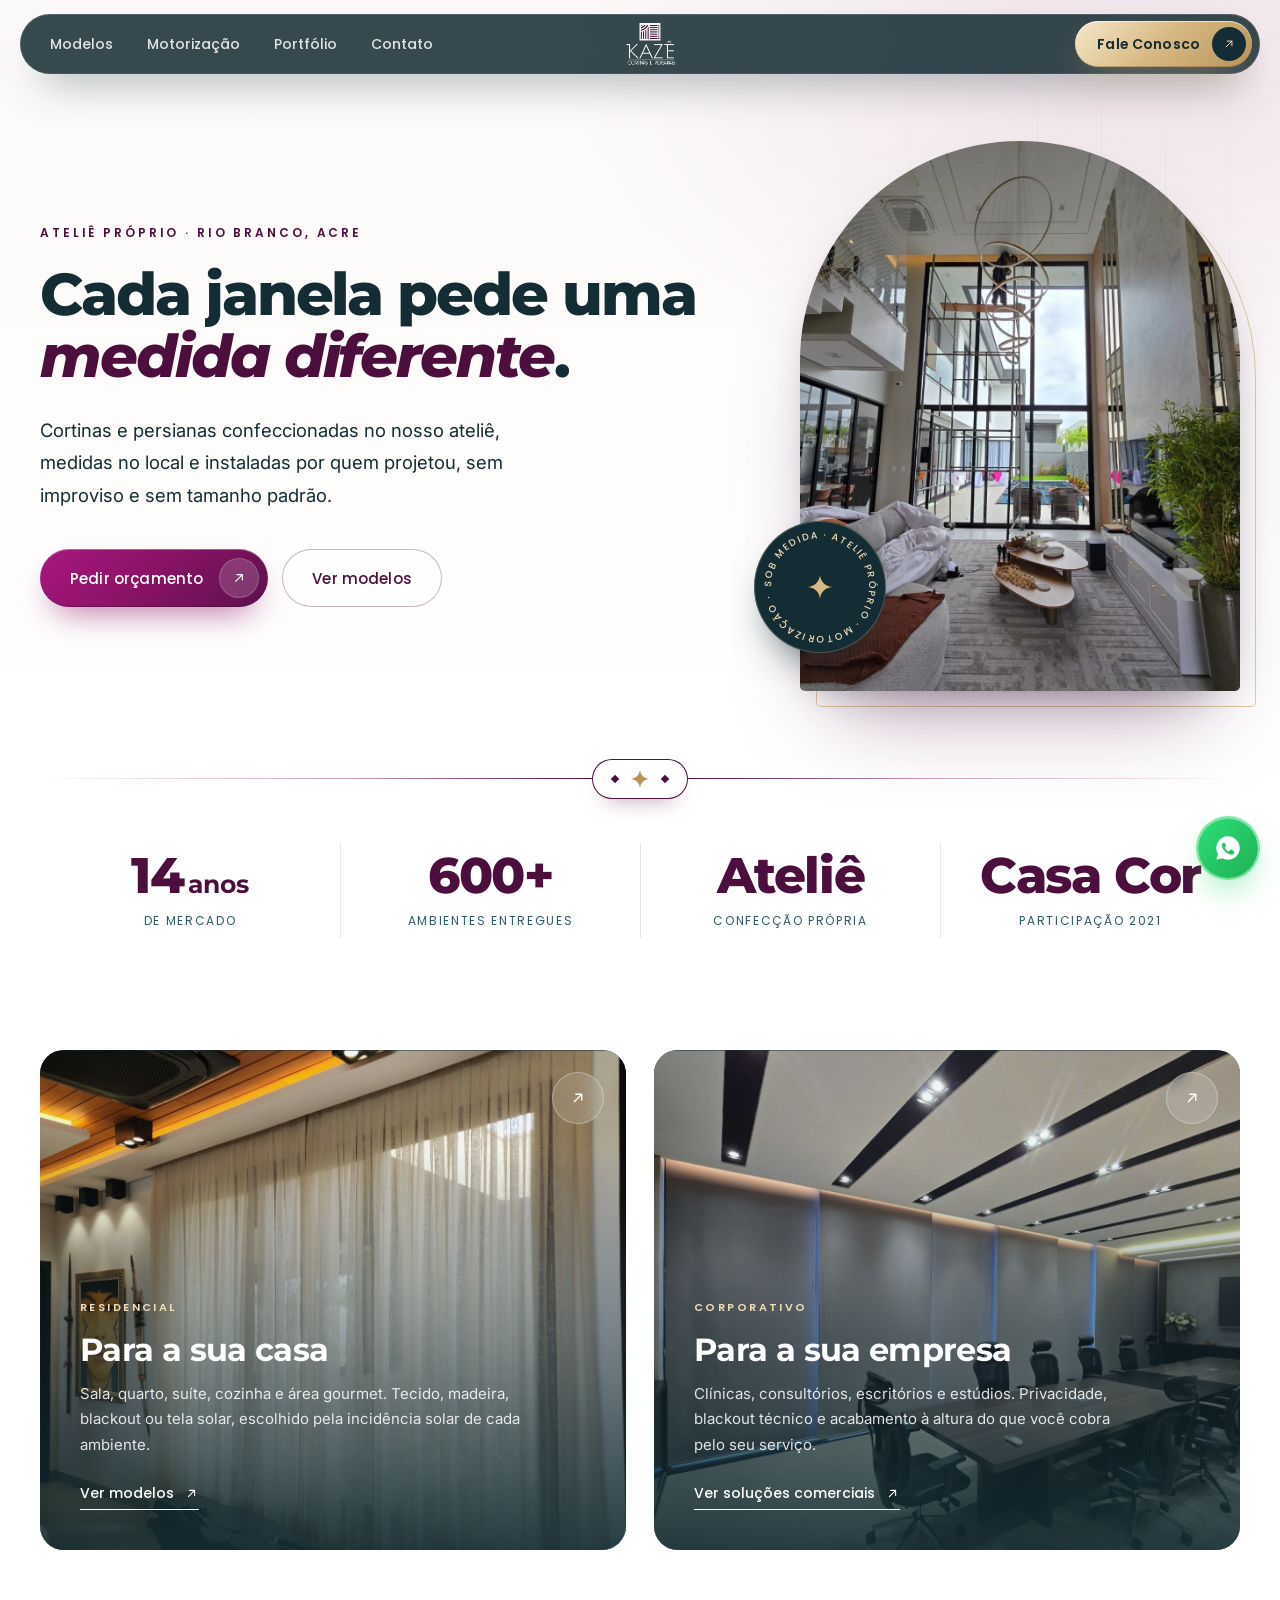
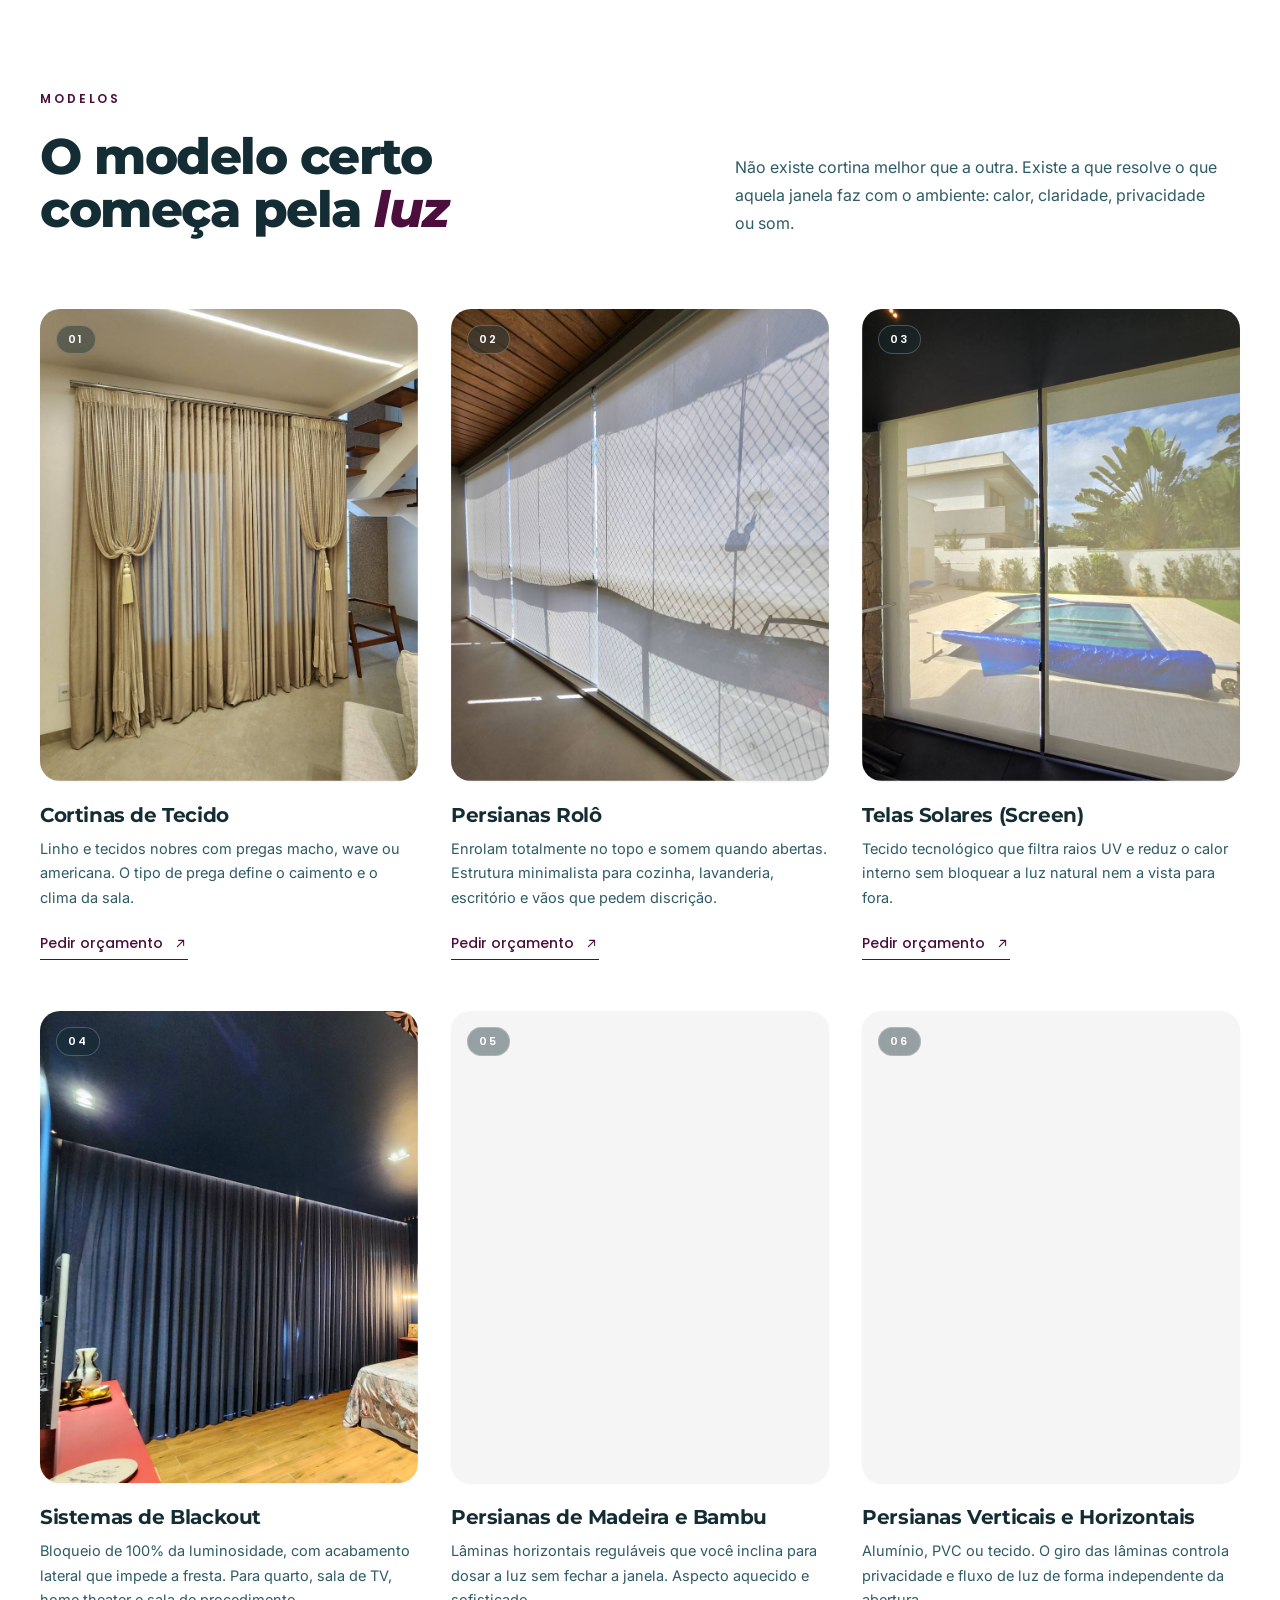
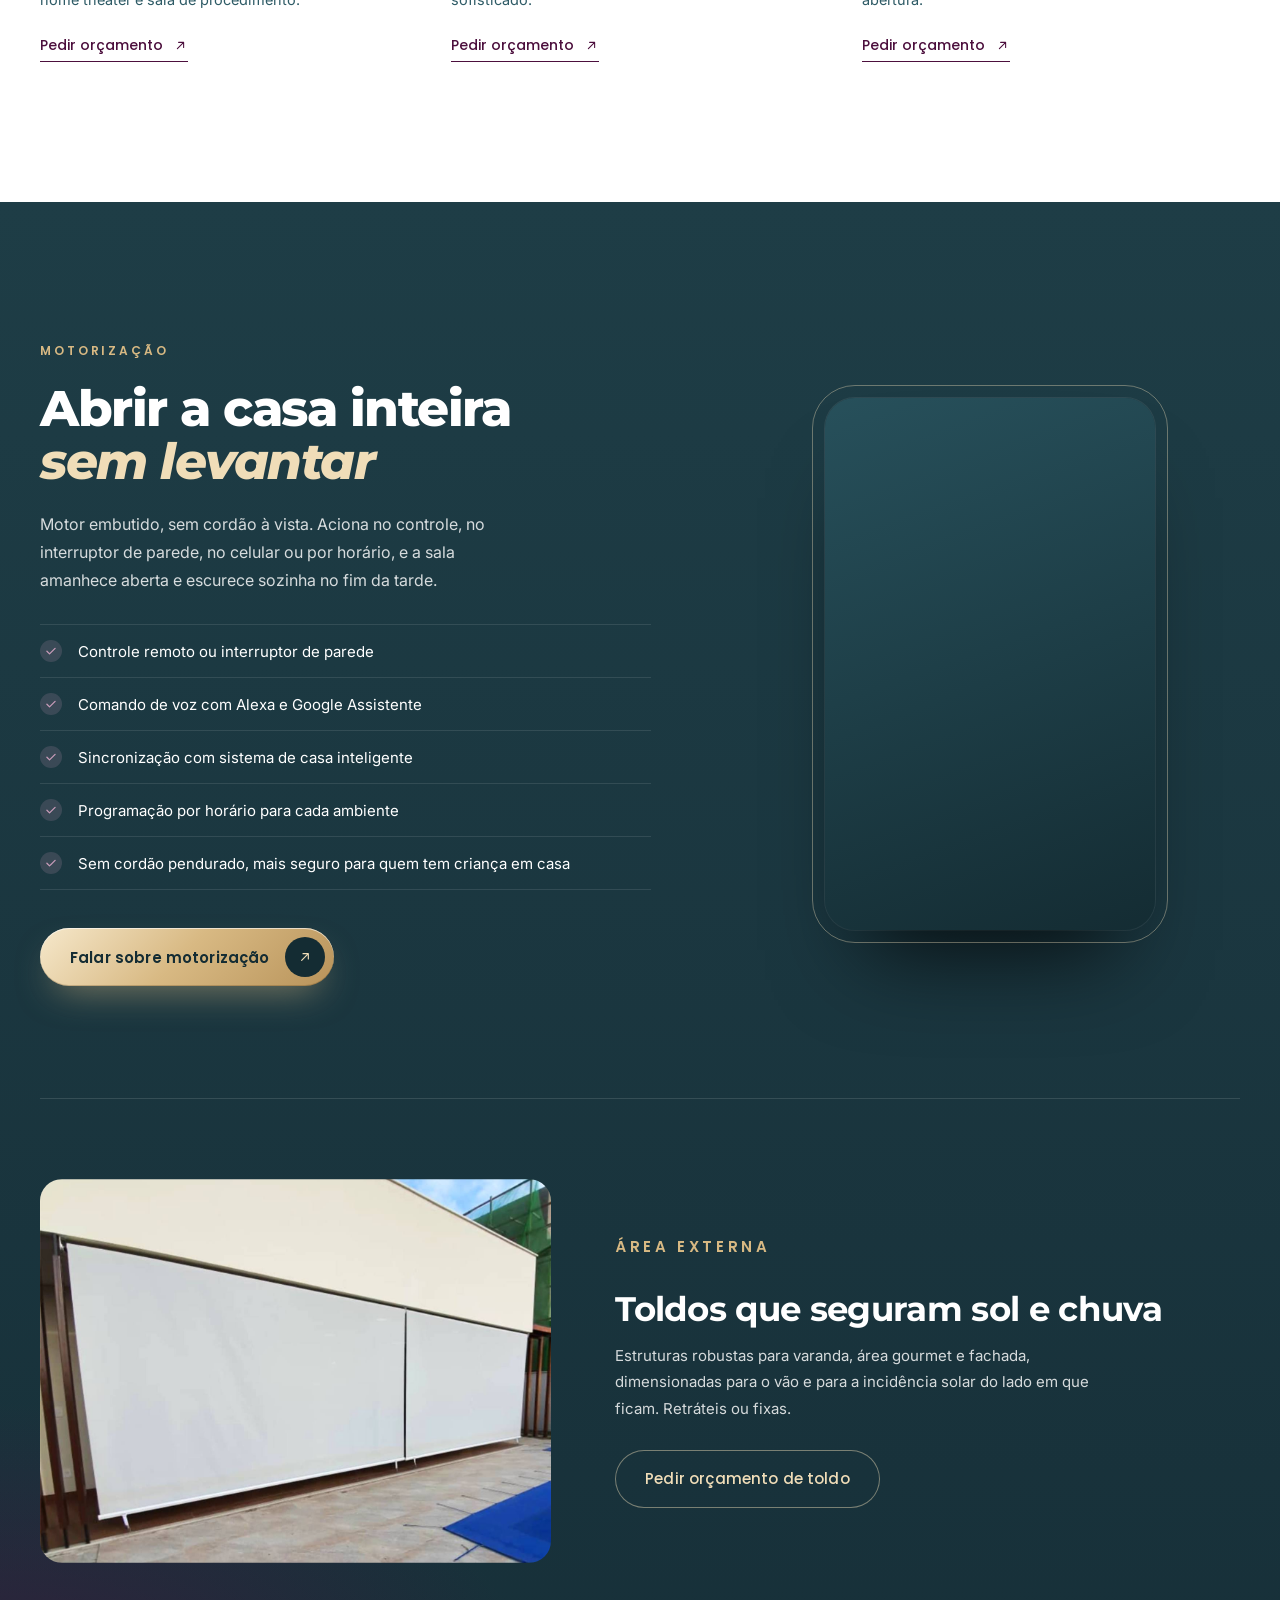
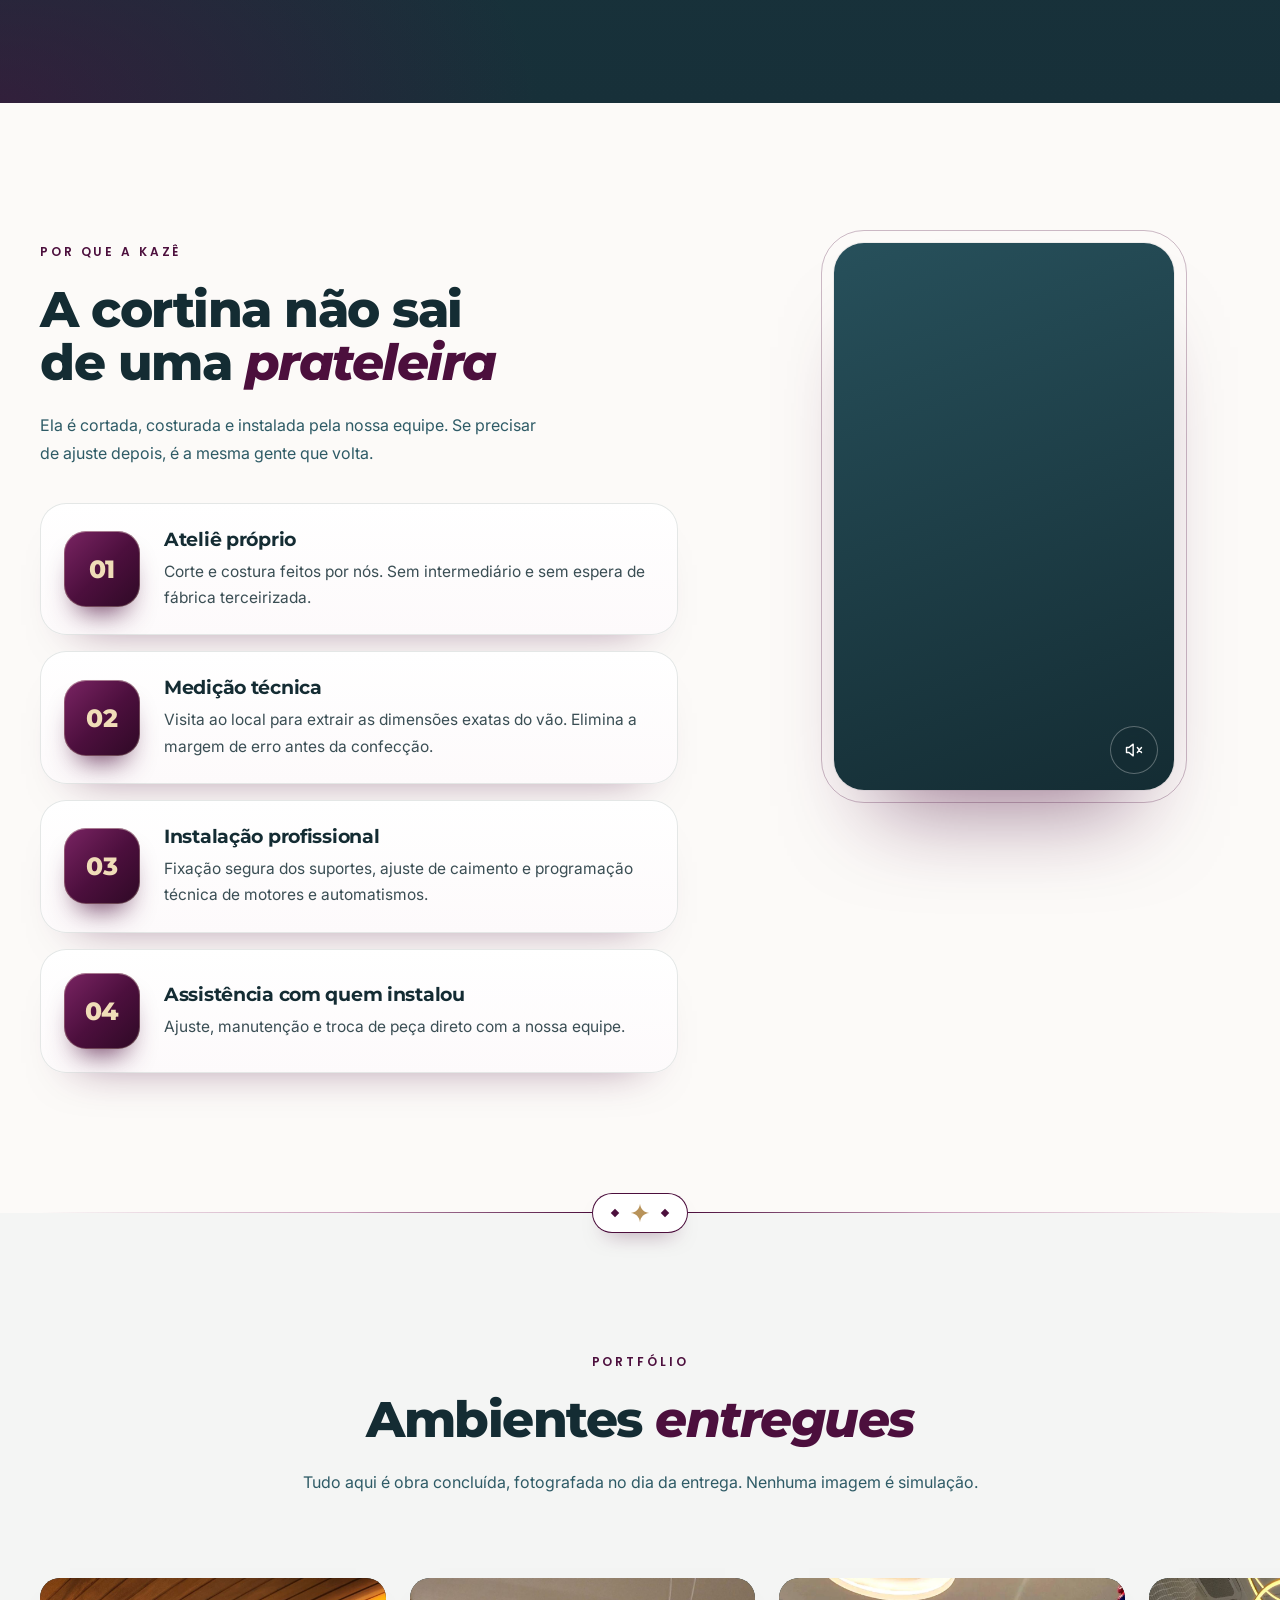
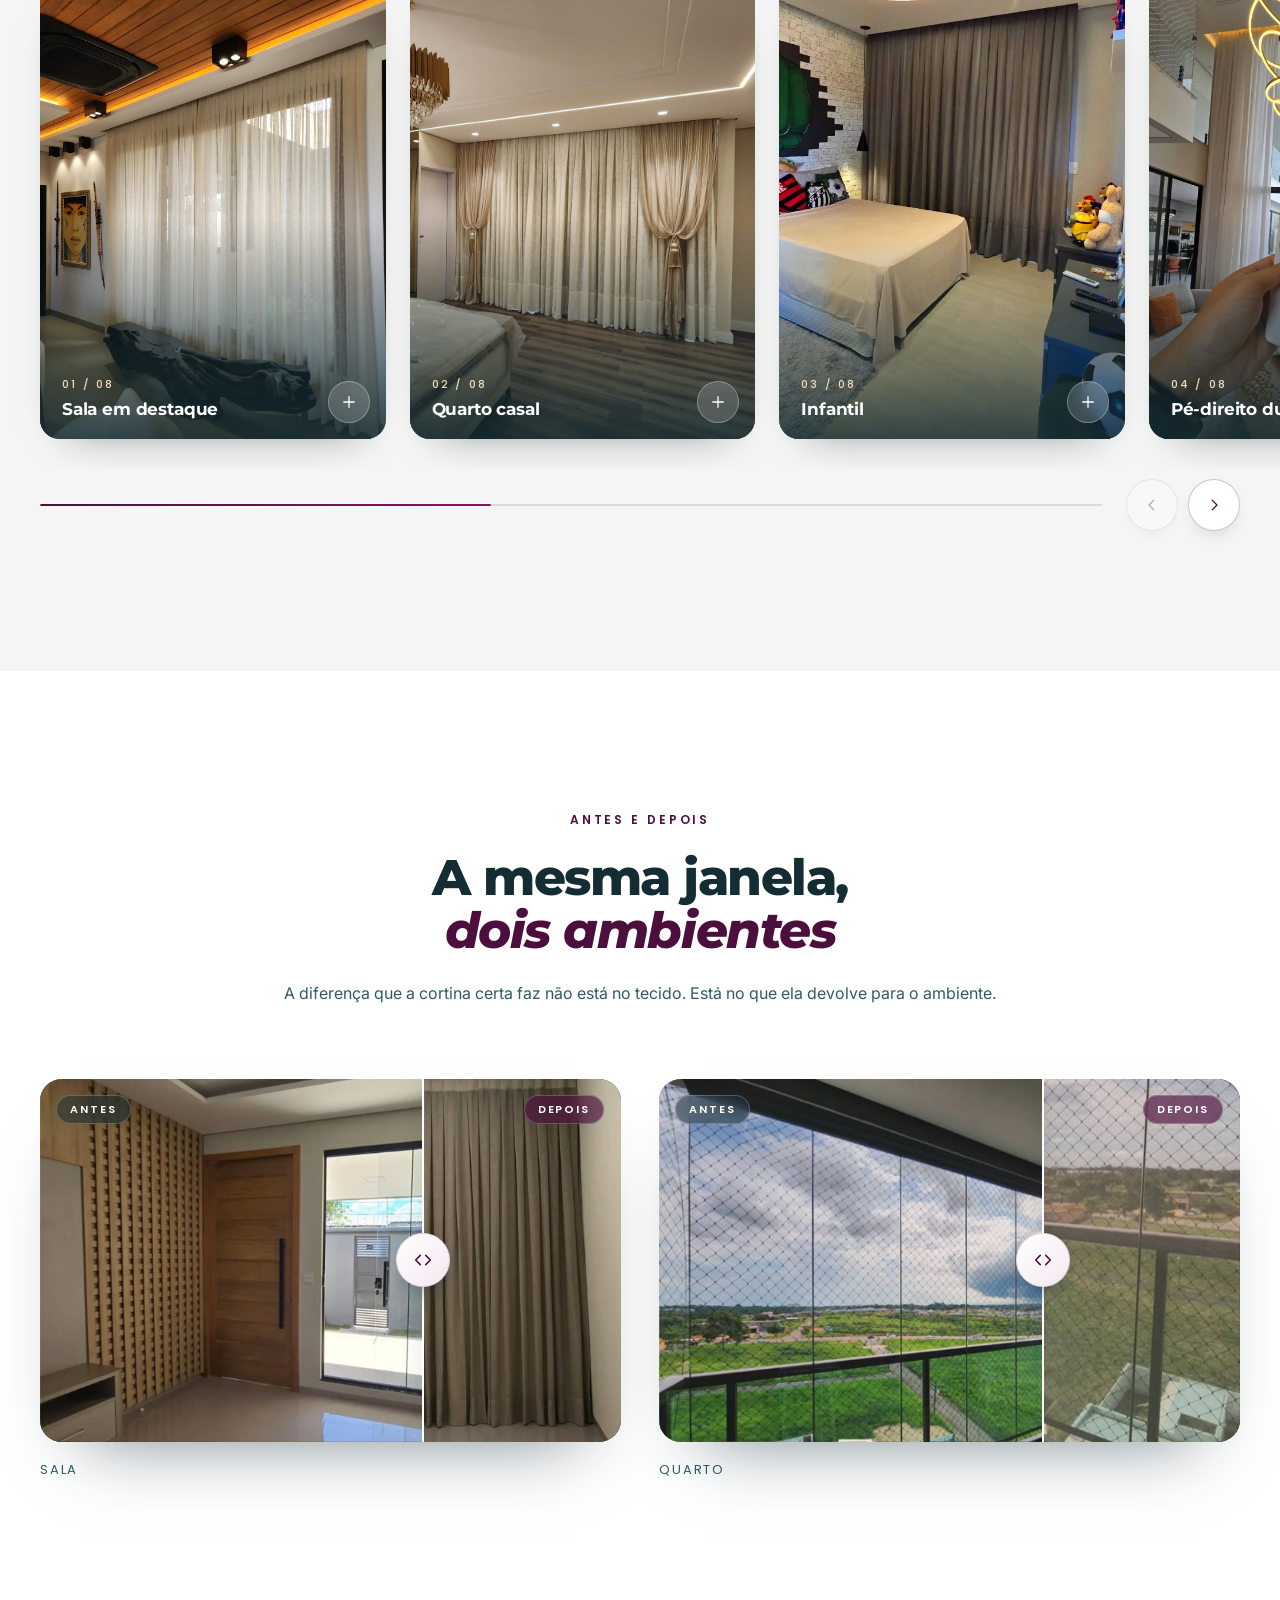
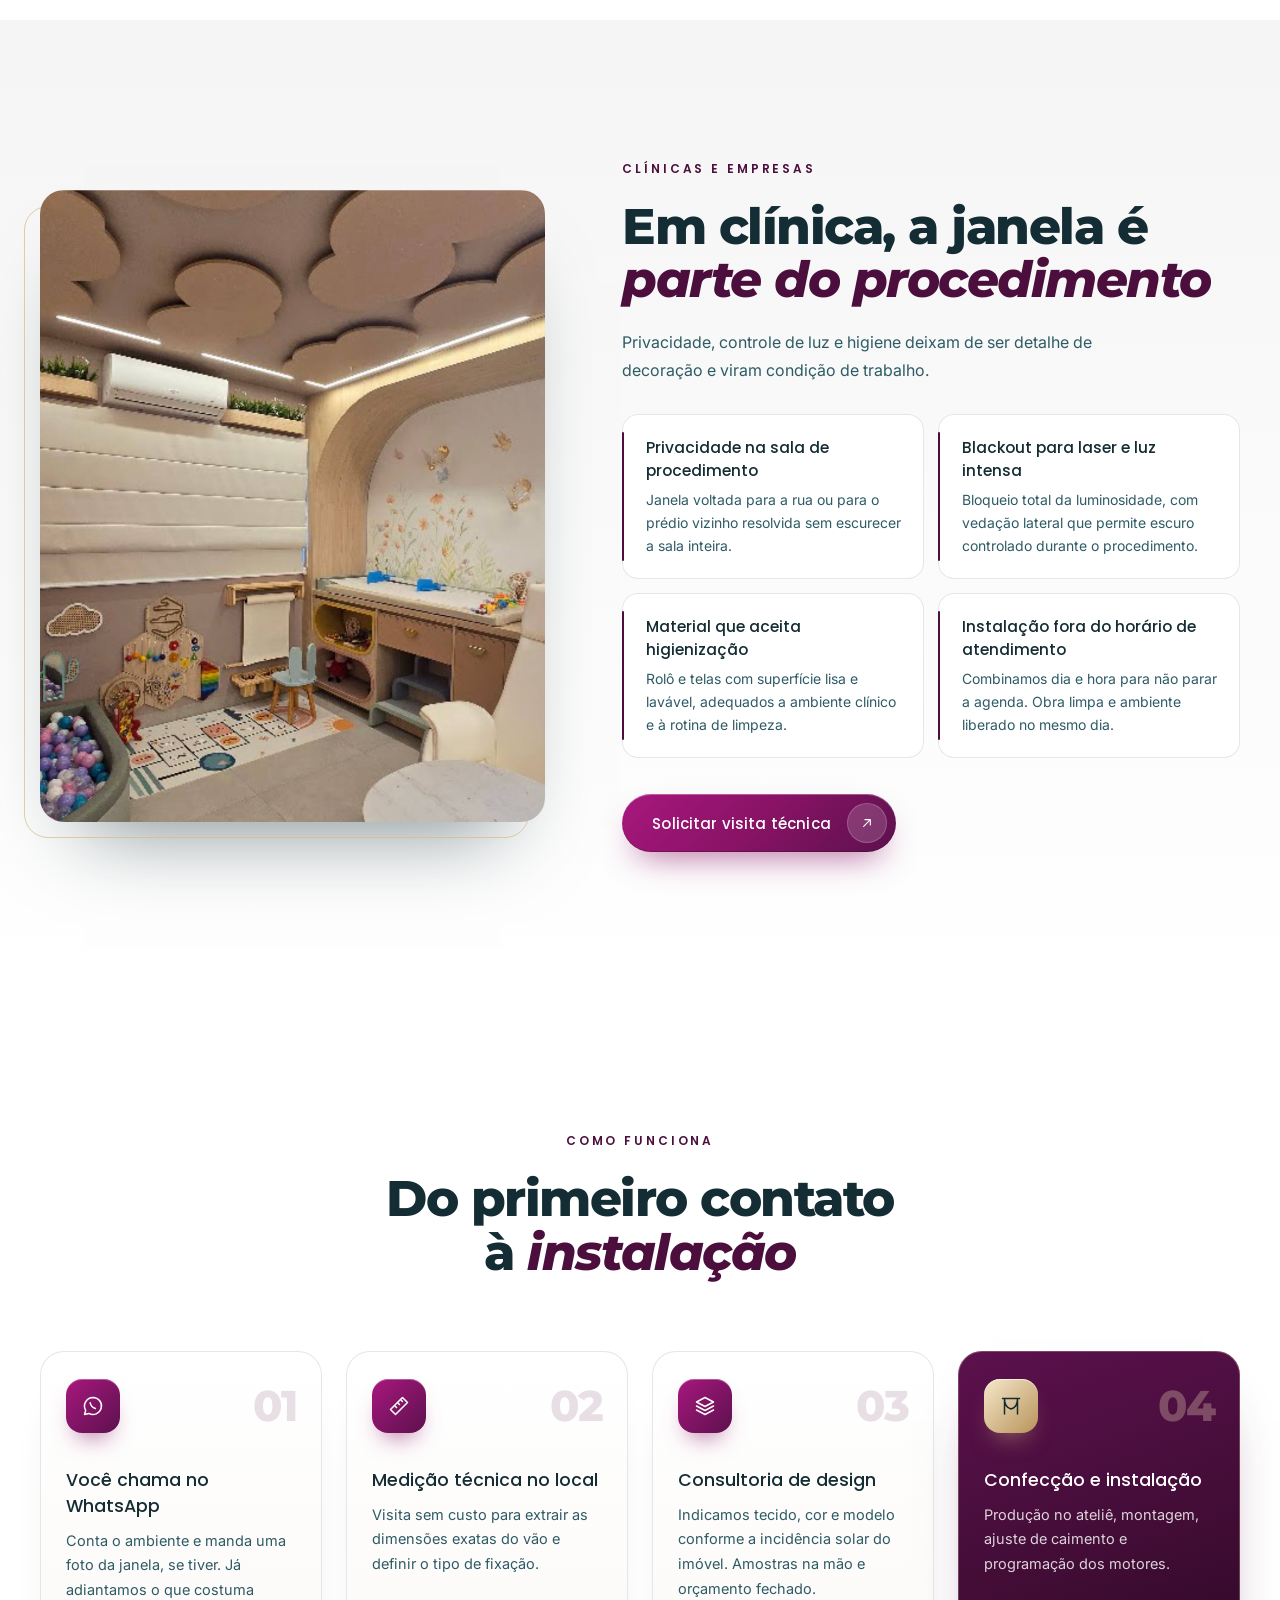
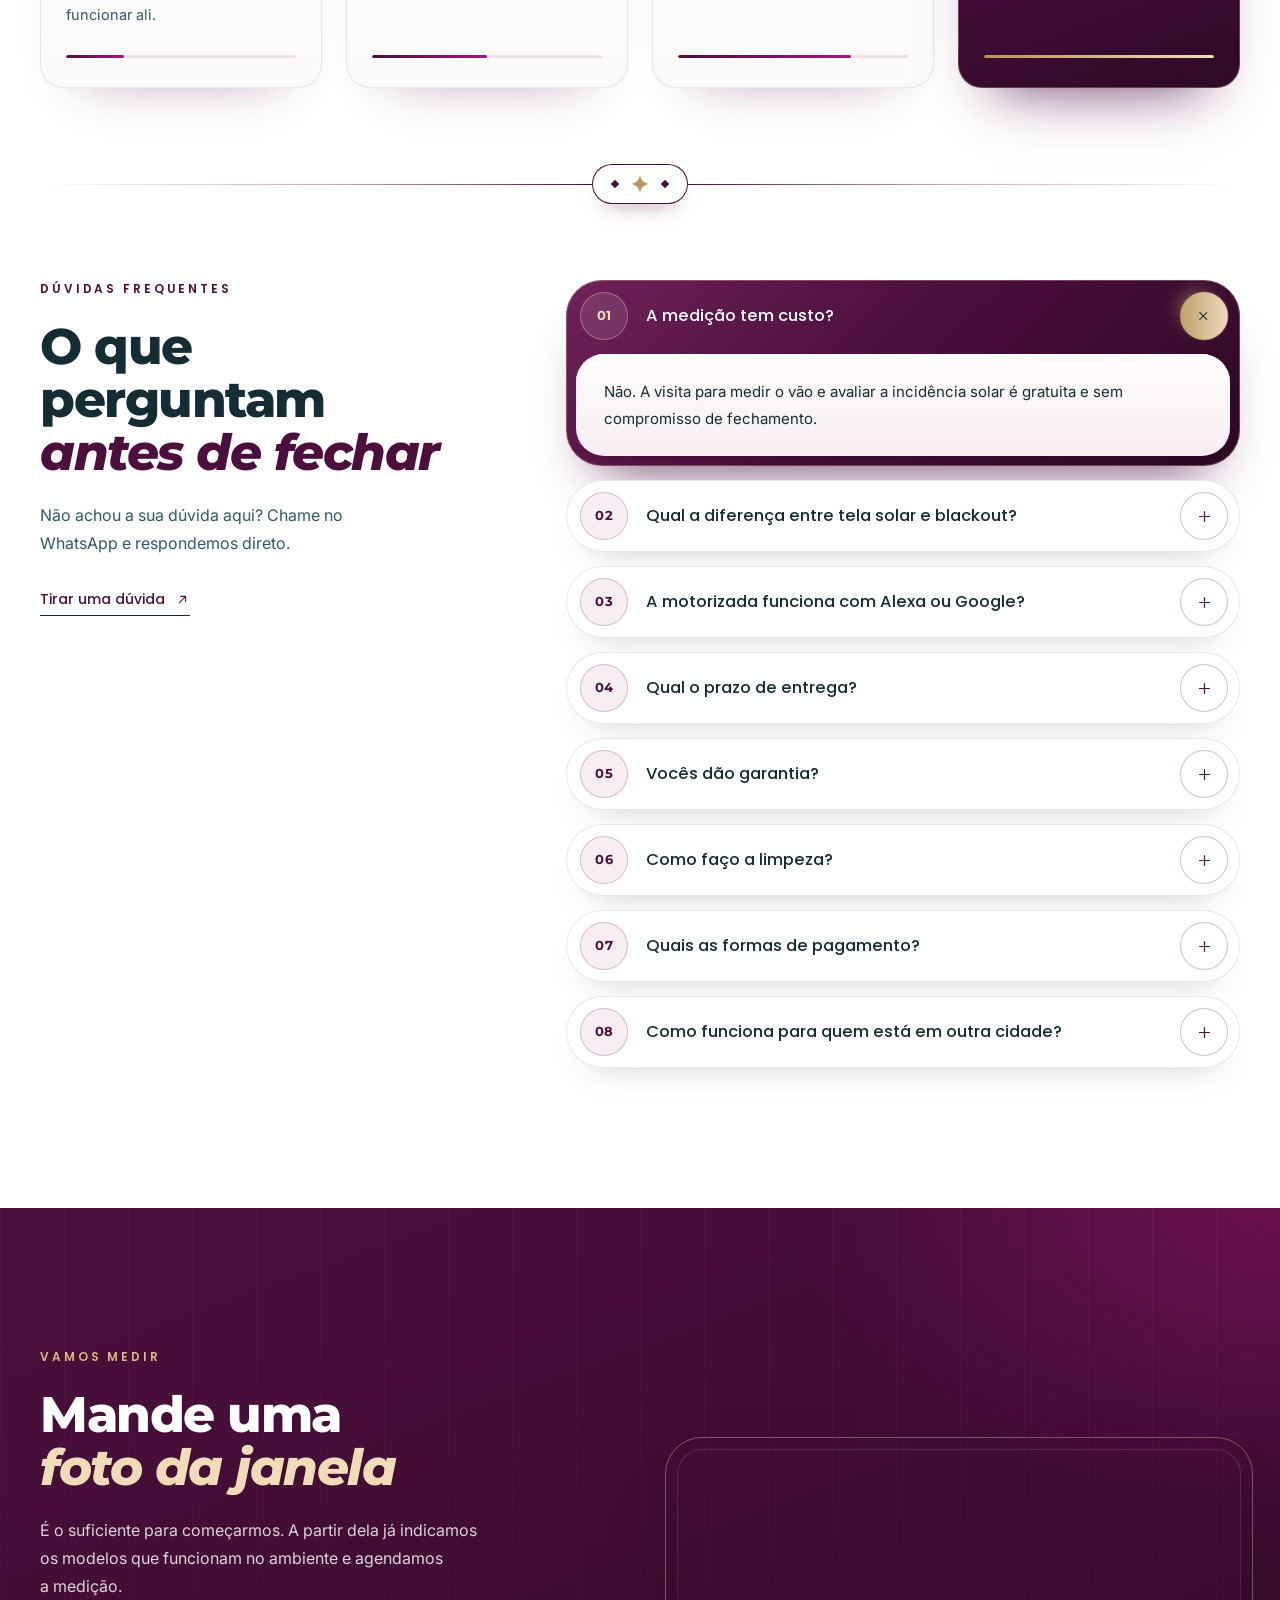
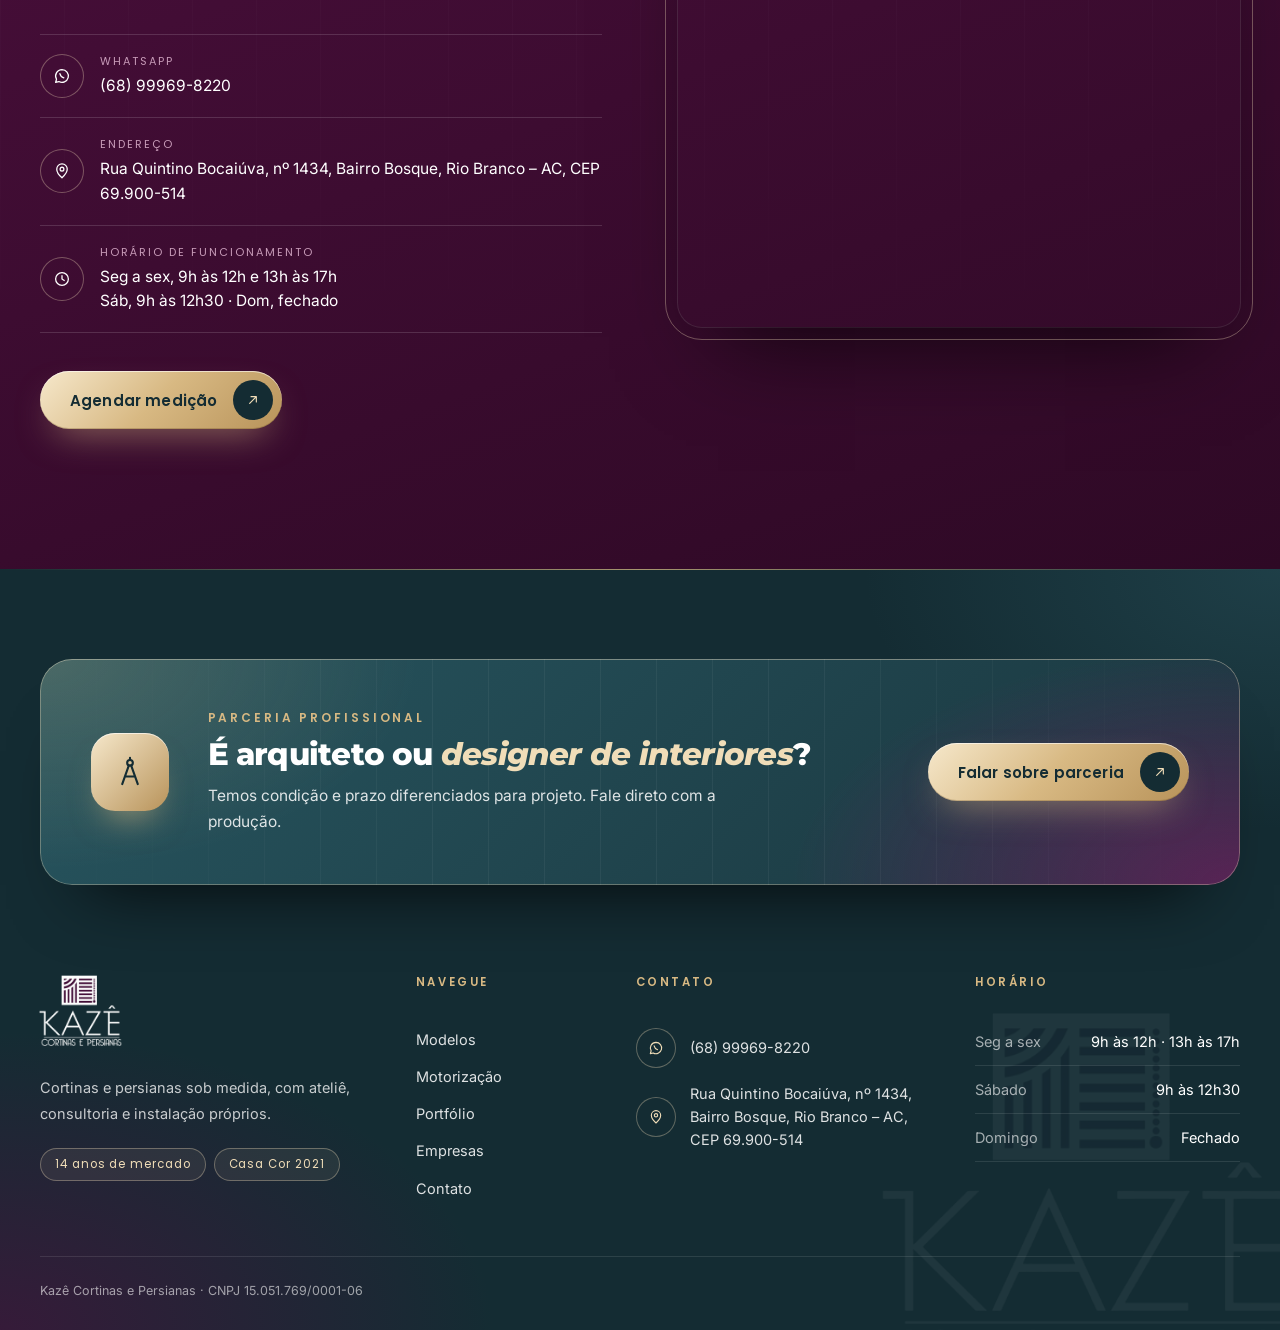
==== index.html @ 3ea67f0c "Remove botões de WhatsApp e voltar ao topo do rodapé Co-Authored-By: Claude Sonnet 5.5 <noreply@anth" ====
<!DOCTYPE html>
<html lang="pt-BR">
<head>
<meta charset="utf-8">
<meta name="viewport" content="width=device-width, initial-scale=1">
<title>Kazê Cortinas e Persianas | Sob medida, motorizadas e com instalação</title>
<meta name="description" content="Cortinas e persianas sob medida com projeto, instalação e motorização. Ambientes residenciais e comerciais com acabamento premium.">
<meta name="theme-color" content="#142C33">
<meta property="og:type" content="website">
<meta property="og:locale" content="pt_BR">
<meta property="og:title" content="Kazê Cortinas e Persianas">
<meta property="og:description" content="Cortinas e persianas sob medida com projeto, instalação e motorização.">
<meta property="og:image" content="https://sitepreviavisual.site/uploads/a-hero.jpg">
<meta name="twitter:card" content="summary_large_image">
<link rel="icon" href="uploads/FAVICON.png">
<link rel="preconnect" href="https://fonts.googleapis.com">
<link rel="preconnect" href="https://fonts.gstatic.com" crossorigin>
<link href="https://fonts.googleapis.com/css2?family=Montserrat:ital,wght@0,600;0,700;0,800;1,700;1,800&family=Poppins:wght@400;500;600&family=Inter:wght@300;400;500&display=swap" rel="stylesheet">
<link rel="preload" as="image" href="uploads/a-hero.jpg" fetchpriority="high">
<script>document.documentElement.classList.add('js')</script>
<script type="application/ld+json">
{
  "@context": "https://schema.org",
  "@type": "LocalBusiness",
  "name": "Kazê Cortinas e Persianas",
  "description": "Cortinas e persianas sob medida com projeto, instalação e motorização.",
  "image": "https://sitepreviavisual.site/uploads/a-hero.jpg",
  "telephone": "+55 68 99969-8220",
  "address": {
    "@type": "PostalAddress",
    "streetAddress": "Rua Quintino Bocaiúva, 1434, Bosque",
    "addressLocality": "Rio Branco",
    "addressRegion": "AC",
    "postalCode": "69900-514",
    "addressCountry": "BR"
  },
  "openingHoursSpecification": [
    { "@type": "OpeningHoursSpecification", "dayOfWeek": ["Monday","Tuesday","Wednesday","Thursday","Friday"], "opens": "09:00", "closes": "12:00" },
    { "@type": "OpeningHoursSpecification", "dayOfWeek": ["Monday","Tuesday","Wednesday","Thursday","Friday"], "opens": "13:00", "closes": "17:00" },
    { "@type": "OpeningHoursSpecification", "dayOfWeek": "Saturday", "opens": "09:00", "closes": "12:30" }
  ]
}
</script>
<style>
/* ───────── Tokens ───────── */
:root{
  --plum:#4C0F3D; --plum-600:#6E2159; --magenta:#8B1367; --magenta-hi:#A8177E; --mauve:#C79BB8; --pink:#E85DAE; --blush:#F7EEF3;
  --petrol:#142C33; --petrol-800:#1E3D46; --petrol-600:#2E5B66;
  --line:#E4E7E6; --mist:#F4F5F4; --ivory:#FCFAF8;
  --gold:#D8B983; --gold-hi:#F0DDB8; --gold-lo:#B8935A;
  --ease:cubic-bezier(.22,1,.36,1);
  --shell:1200px; --gut:clamp(20px,4vw,40px);
  --pad:clamp(72px,11vw,140px);
  --f-display:'Montserrat',sans-serif; --f-ui:'Poppins',sans-serif; --f-body:'Inter',sans-serif;
}

/* ───────── Base ───────── */
*,*::before,*::after{box-sizing:border-box}
html{scroll-behavior:smooth;overflow-x:clip;scrollbar-width:auto;scrollbar-color:#8B1367 #F4F5F4;-webkit-text-size-adjust:100%}
body{margin:0;background:#fff;font-family:var(--f-body);color:var(--petrol);overflow-x:clip;-webkit-font-smoothing:antialiased;text-rendering:optimizeLegibility}
::-webkit-scrollbar{width:18px;height:18px}
::-webkit-scrollbar-track{background:#F4F5F4}
::-webkit-scrollbar-thumb{background:linear-gradient(180deg,#8B1367,#6E2159);border-radius:20px;border:4px solid #F4F5F4;box-shadow:0 1px 0 rgba(255,255,255,.25) inset}
::-webkit-scrollbar-thumb:hover{background:linear-gradient(180deg,#6E2159,#4C0F3D)}
::selection{background:var(--plum);color:#fff}
img,video{display:block;max-width:100%}
a{color:var(--plum);text-decoration:none}
button{font-family:inherit;cursor:pointer;color:inherit}
h1,h2,h3,h4,p{margin:0}
ul,ol{margin:0;padding:0;list-style:none}
:focus-visible{outline:2px solid var(--magenta);outline-offset:3px;border-radius:6px}
.on-dark :focus-visible{outline-color:var(--gold-hi)}
[id]{scroll-margin-top:110px}
.shell{width:min(var(--shell),100% - 2*var(--gut));margin-inline:auto}
.ico{width:18px;height:18px;fill:none;stroke:currentColor;stroke-width:1.7;stroke-linecap:round;stroke-linejoin:round;flex:none}
.sr{position:absolute;width:1px;height:1px;overflow:hidden;clip-path:inset(50%);white-space:nowrap}

/* ───────── Tipografia ───────── */
.eyebrow{display:block;font-family:var(--f-ui);font-size:12px;font-weight:600;letter-spacing:.24em;text-transform:uppercase;color:var(--plum);margin-bottom:22px}
.h2{font-family:var(--f-display);font-weight:800;font-size:clamp(2rem,4vw,3.1rem);line-height:1.07;letter-spacing:-.03em;color:var(--petrol);text-wrap:balance}
.h2 em,.h1 em{font-style:italic;color:var(--plum)}
.lead{font-size:clamp(15px,1.25vw,17px);line-height:1.75;color:var(--petrol-600);text-wrap:pretty}
.on-dark .eyebrow{color:var(--gold)}
.on-dark .h2{color:#fff}
.on-dark .h2 em{color:var(--gold-hi)}
.on-dark .lead{color:rgba(255,255,255,.82)}
.head{display:grid;grid-template-columns:1.1fr .9fr;gap:clamp(24px,6vw,96px);align-items:end;margin-bottom:clamp(40px,6vw,72px)}
.head--center{display:block;text-align:center;max-width:720px;margin-inline:auto}
.head--center .lead{margin-top:22px}

/* ───────── Botões ───────── */
.btn{position:relative;isolation:isolate;overflow:hidden;display:inline-flex;align-items:center;justify-content:center;gap:16px;min-height:58px;padding:9px 9px 9px 30px;border:0;border-radius:999px;font-family:var(--f-ui);font-size:15px;font-weight:500;letter-spacing:.01em;white-space:nowrap;transition:transform .6s var(--ease),box-shadow .6s var(--ease),background .6s var(--ease),color .5s var(--ease),border-color .5s var(--ease)}
.btn::after{content:"";position:absolute;inset:0;z-index:-1;background:linear-gradient(110deg,transparent 32%,rgba(255,255,255,.38) 50%,transparent 68%);transform:translateX(-130%);transition:transform 1s var(--ease);pointer-events:none}
.btn:hover{transform:translateY(-2px)}
.btn:hover::after{transform:translateX(130%)}
.btn:active{transform:translateY(0) scale(.985)}
.btn__chip{position:relative;flex:none;width:40px;height:40px;border-radius:50%;display:grid;place-items:center;overflow:hidden;transition:background .5s var(--ease),color .5s var(--ease)}
.btn__chip .ico{grid-area:1/1;width:16px;height:16px;transition:transform .65s var(--ease)}
.btn__chip .ico+.ico{transform:translate(-170%,170%)}
.btn:hover .btn__chip .ico:first-child{transform:translate(170%,-170%)}
.btn:hover .btn__chip .ico+.ico{transform:none}

.btn--primary{color:#fff;background:linear-gradient(135deg,#A8177E 0%,#8B1367 46%,#5C114D 100%);box-shadow:0 16px 34px -14px rgba(139,19,103,.7),inset 0 1px 0 rgba(255,255,255,.3),inset 0 -1px 0 rgba(0,0,0,.22)}
.btn--primary:hover{color:#fff;box-shadow:0 24px 44px -14px rgba(139,19,103,.78),inset 0 1px 0 rgba(255,255,255,.36),inset 0 -1px 0 rgba(0,0,0,.22)}
.btn--primary .btn__chip{background:rgba(255,255,255,.16);box-shadow:inset 0 0 0 1px rgba(255,255,255,.18)}
.btn--primary:hover .btn__chip{background:#fff;color:var(--magenta)}

.btn--gold{color:var(--petrol);font-weight:600;background:linear-gradient(135deg,#F6E8CB 0%,#D8B983 48%,#B8935A 100%);box-shadow:0 16px 36px -14px rgba(216,185,131,.6),inset 0 1px 0 rgba(255,255,255,.6),inset 0 -1px 0 rgba(90,60,20,.25)}
.btn--gold:hover{color:var(--petrol);box-shadow:0 24px 46px -14px rgba(216,185,131,.75),inset 0 1px 0 rgba(255,255,255,.7),inset 0 -1px 0 rgba(90,60,20,.25)}
.btn--gold .btn__chip{background:var(--petrol);color:var(--gold-hi)}
.btn--gold:hover .btn__chip{background:var(--plum);color:#fff}

.btn--ghost{padding:9px 30px;color:var(--plum);background:transparent;box-shadow:inset 0 0 0 1px rgba(76,15,61,.3)}
.btn--ghost::before{content:"";position:absolute;inset:0;z-index:-1;background:var(--plum);transform:translateY(101%);transition:transform .6s var(--ease);border-radius:inherit}
.btn--ghost:hover{color:#fff;box-shadow:inset 0 0 0 1px var(--plum),0 16px 30px -16px rgba(76,15,61,.55)}
.btn--ghost:hover::before{transform:none}
.btn--ghost-gold{color:var(--gold-hi);box-shadow:inset 0 0 0 1px rgba(240,221,184,.45)}
.btn--ghost-gold::before{background:linear-gradient(135deg,#F6E8CB,#D8B983)}
.btn--ghost-gold:hover{color:var(--petrol);box-shadow:inset 0 0 0 1px var(--gold),0 16px 30px -16px rgba(216,185,131,.55)}

.btn--sm{min-height:46px;padding:6px 6px 6px 22px;font-size:14px;gap:12px}
.btn--sm .btn__chip{width:34px;height:34px}
.btn--sm .btn__chip .ico{width:14px;height:14px}

.link{display:inline-flex;align-items:center;gap:10px;font-family:var(--f-ui);font-size:14px;font-weight:500;color:var(--plum);padding:6px 0;background:linear-gradient(currentColor,currentColor) 0 100%/100% 1px no-repeat;transition:color .4s var(--ease),background-size .6s var(--ease),gap .5s var(--ease)}
.link .ico{width:15px;height:15px;transition:transform .5s var(--ease)}
.link:hover{color:var(--magenta);gap:14px}
.link:hover .ico{transform:translate(2px,-2px)}
.link--light{color:#fff}
.link--light:hover{color:var(--gold-hi)}

.round{width:52px;height:52px;border-radius:50%;border:0;display:grid;place-items:center;background:#fff;color:var(--plum);box-shadow:inset 0 0 0 1px rgba(76,15,61,.25),0 8px 20px -12px rgba(20,44,51,.35);transition:background .5s var(--ease),color .5s var(--ease),transform .5s var(--ease),box-shadow .5s var(--ease),opacity .3s}
.round:hover{background:var(--plum);color:#fff;transform:scale(1.06);box-shadow:inset 0 0 0 1px var(--plum),0 14px 26px -12px rgba(76,15,61,.6)}
.round:disabled{opacity:.35;pointer-events:none}

/* ───────── Movimento ───────── */
@keyframes rise{from{opacity:0;transform:translateY(28px)}to{opacity:1;transform:none}}
@keyframes open{from{clip-path:inset(0 50% 0 50%);transform:scale(1.14)}to{clip-path:inset(0 0 0 0);transform:scale(1)}}
@keyframes wordUp{from{transform:translateY(112%)}to{transform:none}}
@keyframes spin{to{transform:rotate(360deg)}}
@keyframes ring{0%{transform:scale(1);opacity:.55}70%,100%{transform:scale(1.75);opacity:0}}
.js .reveal{opacity:0}
.js .reveal.is-in{opacity:1;animation:rise 1s var(--ease) backwards;animation-delay:calc(var(--i,0)*90ms)}
.js .curtain img{clip-path:inset(0 50% 0 50%)}
.js .curtain.is-in img{clip-path:inset(0 0 0 0);animation:open 1.5s var(--ease) backwards;animation-delay:calc(var(--i,0)*90ms)}
.curtain{display:block;overflow:hidden}
.curtain img{width:100%;height:100%;object-fit:cover;transition:transform 1.4s var(--ease)}
.seam{position:absolute;left:50%;bottom:0;z-index:5;transform:translate(-50%,50%);pointer-events:none}
.divider{display:flex;align-items:center}
.divider::before,.divider::after{content:"";flex:1;height:1px}
.divider::before{background:linear-gradient(90deg,transparent,rgba(199,155,184,.95) 55%,var(--plum));transform-origin:100% 50%}
.divider::after{background:linear-gradient(270deg,transparent,rgba(199,155,184,.95) 55%,var(--plum));transform-origin:0 50%}
.divider__mark{display:flex;align-items:center;gap:12px;height:40px;padding:0 20px;border-radius:999px;background:#fff;box-shadow:inset 0 0 0 1px var(--plum),0 12px 22px -14px rgba(76,15,61,.55)}
.divider__mark i{width:6px;height:6px;background:var(--plum);transform:rotate(45deg)}
.divider__mark svg{width:20px;height:20px;fill:var(--gold-lo)}
.js .divider.reveal{opacity:1}
.js .divider.reveal.is-in{animation:none}
.js .divider.reveal::before,.js .divider.reveal::after{transform:scaleX(0)}
.js .divider.reveal .divider__mark{opacity:0;transform:scale(.6) rotate(-45deg)}
.js .divider.reveal.is-in::before,.js .divider.reveal.is-in::after{transform:none;transition:transform 1.6s var(--ease) .15s}
.js .divider.reveal.is-in .divider__mark{opacity:1;transform:none;transition:opacity .8s var(--ease),transform 1.2s var(--ease)}

.progress{position:fixed;top:0;left:0;right:0;height:2px;z-index:1300;background:linear-gradient(90deg,var(--magenta),var(--pink) 60%,var(--gold));transform:scaleX(var(--sp,0));transform-origin:0 50%;pointer-events:none}

/* ───────── Barra ───────── */
.bar{position:fixed;z-index:1000;top:14px;left:50%;transform:translateX(-50%);width:min(1240px,calc(100% - 28px));transition:transform 1.4s var(--ease),opacity 1.1s ease}
.bar.is-away{transform:translate(-50%,-170%);opacity:0;pointer-events:none}
.bar__in{display:grid;grid-template-columns:1fr auto 1fr;align-items:center;gap:16px;padding:7px 8px 7px 30px;border-radius:999px;background:rgba(20,44,51,.86);-webkit-backdrop-filter:blur(18px) saturate(150%);backdrop-filter:blur(18px) saturate(150%);box-shadow:0 22px 44px -22px rgba(20,44,51,.7),inset 0 0 0 1px rgba(255,255,255,.08),inset 0 1px 0 rgba(255,255,255,.08);transition:background .5s ease,box-shadow .5s ease}
.bar.is-scrolled .bar__in{background:rgba(20,44,51,.94);box-shadow:0 26px 50px -22px rgba(20,44,51,.85),inset 0 0 0 1px rgba(255,255,255,.1)}
.bar__nav{display:flex;gap:34px;align-items:center}
.bar__nav a{position:relative;font-family:var(--f-ui);font-size:14px;font-weight:500;color:rgba(255,255,255,.86);padding:8px 0;transition:color .4s var(--ease)}
.bar__nav a::after{content:"";position:absolute;left:0;right:0;bottom:2px;height:1px;background:var(--gold);transform:scaleX(0);transform-origin:100% 50%;transition:transform .6s var(--ease)}
.bar__nav a:hover{color:#fff}
.bar__nav a:hover::after{transform:scaleX(1);transform-origin:0 50%}
.bar__logo{justify-self:center;display:block;border-radius:12px}
.bar__logo img{height:64px;width:auto;margin:-9px 0;transition:transform .6s var(--ease)}
.bar__logo:hover img{transform:scale(1.04)}
.bar__cta{justify-self:end}
.bar__burger{display:none;width:46px;height:46px;border:0;border-radius:50%;background:rgba(255,255,255,.07);place-items:center;color:#fff;justify-self:start;transition:background .4s}
.bar__burger:hover{background:rgba(255,255,255,.14)}
.bar__burger span{grid-area:1/1;width:18px;height:1.5px;background:currentColor;border-radius:2px;transition:transform .5s var(--ease)}
.bar__burger span:first-child{transform:translateY(-4px)}
.bar__burger span:last-child{transform:translateY(4px)}
.bar__burger[aria-expanded="true"] span:first-child{transform:rotate(45deg)}
.bar__burger[aria-expanded="true"] span:last-child{transform:rotate(-45deg)}

.menu{position:fixed;inset:0;z-index:990;display:grid;place-items:center;background:linear-gradient(160deg,rgba(20,44,51,.98),rgba(76,15,61,.97));opacity:0;visibility:hidden;transition:opacity .5s ease,visibility 0s .5s}
.menu.is-open{opacity:1;visibility:visible;transition:opacity .5s ease}
.menu nav{display:flex;flex-direction:column;align-items:center;gap:6px}
.menu a{font-family:var(--f-display);font-weight:700;font-size:clamp(1.7rem,8vw,2.2rem);letter-spacing:-.02em;color:#fff;padding:12px 20px;opacity:0;transform:translateY(18px);transition:opacity .6s var(--ease),transform .6s var(--ease),color .3s}
.menu.is-open a{opacity:1;transform:none;transition-delay:calc(var(--i)*70ms + 120ms)}
.menu a:hover{color:var(--gold-hi)}

/* ───────── Hero ───────── */
.hero{position:relative;padding:clamp(120px,11vw,150px) 0 clamp(56px,7vw,88px);background:radial-gradient(900px 600px at 88% 8%,rgba(199,155,184,.26),transparent 62%),linear-gradient(180deg,var(--ivory) 0%,#fff 100%)}
.hero::before{content:"";position:absolute;inset:0 0 0 46%;background:repeating-linear-gradient(90deg,rgba(76,15,61,.05) 0 1px,transparent 1px 64px);-webkit-mask-image:radial-gradient(70% 80% at 70% 40%,#000,transparent 75%);mask-image:radial-gradient(70% 80% at 70% 40%,#000,transparent 75%);pointer-events:none}
.hero__grid{position:relative;display:grid;grid-template-columns:1.2fr .8fr;gap:clamp(32px,6vw,96px);align-items:center}
.h1{font-family:var(--f-display);font-weight:800;font-size:clamp(2.5rem,4.6vw,4rem);line-height:1.05;letter-spacing:-.035em;color:var(--petrol);margin-bottom:26px}
.h1 .w{display:inline-block;overflow:hidden;vertical-align:top;padding:.06em .08em .16em 0;margin:-.06em -.08em -.16em 0}
.h1 .wi{display:inline-block;animation:wordUp 1.1s var(--ease) backwards;animation-delay:calc(var(--i)*70ms + 120ms)}
.hero__lead{font-size:clamp(16px,1.45vw,18.5px);line-height:1.75;color:var(--petrol);max-width:500px;margin-bottom:38px}
.hero__cta{display:flex;flex-wrap:wrap;gap:14px}
.hero__media{position:relative;justify-self:end;width:min(100%,440px)}
.hero__media::before{content:"";position:absolute;inset:0;border-radius:999px 999px 22px 22px;border:1px solid var(--gold);opacity:.75;transform:translate(16px,16px);pointer-events:none}
.hero__frame{position:relative;aspect-ratio:4/5;border-radius:999px 999px 22px 22px;overflow:hidden;box-shadow:0 50px 90px -40px rgba(76,15,61,.5),0 18px 40px -24px rgba(20,44,51,.4)}
.hero__frame .plx{position:absolute;inset:-6% 0;will-change:transform}
.hero__frame img{width:100%;height:100%;object-fit:cover}
.seal{position:absolute;left:-46px;bottom:38px;width:132px;height:132px;border-radius:50%;background:var(--petrol);color:var(--gold-hi);box-shadow:0 22px 40px -18px rgba(20,44,51,.7),inset 0 0 0 1px rgba(240,221,184,.25);display:grid;place-items:center}
.seal svg{grid-area:1/1}
.seal__ring{width:100%;height:100%;animation:spin 36s linear infinite}
.seal__ring text{font-family:var(--f-ui);font-size:9.6px;font-weight:500;letter-spacing:.2em;fill:currentColor;text-transform:uppercase}
.seal__star{width:26px;height:26px;fill:var(--gold)}

/* ───────── Números ───────── */
.stats{background:#fff;padding:clamp(40px,6vw,64px) 0}
.stats__grid{display:grid;grid-template-columns:repeat(4,1fr)}
.stat{padding:8px clamp(12px,3vw,40px);text-align:center;border-left:1px solid var(--line)}
.stat:first-child{border-left:0}
.stat__n{font-family:var(--f-display);font-weight:800;font-size:clamp(2rem,4vw,3.1rem);letter-spacing:-.03em;line-height:1;color:var(--plum)}
.stat__n small{font-size:.5em;font-weight:700;letter-spacing:0;margin-left:.2em}
.stat__l{margin-top:12px;font-family:var(--f-ui);font-size:12px;letter-spacing:.14em;text-transform:uppercase;color:var(--petrol-600)}

/* ───────── Portas de entrada ───────── */
.doors{padding:clamp(24px,4vw,48px) 0 var(--pad)}
.doors__grid{display:grid;grid-template-columns:1fr 1fr;gap:clamp(16px,2.4vw,28px)}
.door{position:relative;display:block;min-height:clamp(380px,40vw,500px);border-radius:24px;overflow:hidden;color:#fff;background:var(--petrol);isolation:isolate}
.door__media{position:absolute;inset:0;z-index:-2}
.door::after{content:"";position:absolute;inset:0;z-index:-1;background:linear-gradient(180deg,rgba(20,44,51,.05) 20%,rgba(20,44,51,.9) 100%);transition:background .8s var(--ease)}
.door:hover::after{background:linear-gradient(180deg,rgba(76,15,61,.18) 0%,rgba(46,9,37,.92) 100%)}
.door:hover .curtain img{transform:scale(1.06)}
.door__body{position:absolute;inset:auto 0 0 0;padding:clamp(24px,3.4vw,40px)}
.door__tag{display:inline-block;font-family:var(--f-ui);font-size:11px;font-weight:600;letter-spacing:.22em;text-transform:uppercase;color:var(--gold-hi);margin-bottom:14px}
.door h3{font-family:var(--f-display);font-weight:700;font-size:clamp(1.5rem,2.6vw,2rem);letter-spacing:-.02em;margin-bottom:12px}
.door p{font-size:15px;line-height:1.7;color:rgba(255,255,255,.86);max-width:440px;margin-bottom:20px}
.door__go{position:absolute;top:22px;right:22px;width:52px;height:52px;border-radius:50%;display:grid;place-items:center;background:rgba(255,255,255,.14);-webkit-backdrop-filter:blur(8px);backdrop-filter:blur(8px);box-shadow:inset 0 0 0 1px rgba(255,255,255,.3);transition:background .6s var(--ease),color .6s var(--ease),transform .6s var(--ease)}
.door:hover .door__go{background:var(--gold-hi);color:var(--petrol);transform:rotate(45deg)}
.door:hover .link{color:var(--gold-hi);gap:14px}

/* ───────── Modelos ───────── */
.models{padding:0 0 var(--pad)}
.models__grid{display:grid;grid-template-columns:repeat(3,1fr);gap:clamp(36px,4vw,56px) clamp(20px,2.6vw,36px)}
.model__media{position:relative;aspect-ratio:4/5;border-radius:20px;margin-bottom:22px;background:var(--mist);box-shadow:0 1px 2px rgba(20,44,51,.06);transition:box-shadow .8s var(--ease),transform .8s var(--ease)}
.model:hover .model__media{box-shadow:0 34px 60px -30px rgba(76,15,61,.45);transform:translateY(-6px)}
.model:hover .curtain img{transform:scale(1.06)}
.model__media::after{content:"";position:absolute;inset:0;background:linear-gradient(180deg,transparent 55%,rgba(46,9,37,.55));opacity:0;transition:opacity .8s var(--ease)}
.model:hover .model__media::after{opacity:1}
.model__n{position:absolute;z-index:1;top:16px;left:16px;padding:6px 12px;border-radius:999px;font-family:var(--f-ui);font-size:11px;font-weight:600;letter-spacing:.16em;color:#fff;background:rgba(20,44,51,.42);-webkit-backdrop-filter:blur(8px);backdrop-filter:blur(8px);box-shadow:inset 0 0 0 1px rgba(255,255,255,.22)}
.model__go{position:absolute;z-index:1;right:16px;bottom:16px;width:48px;height:48px;border-radius:50%;display:grid;place-items:center;background:#fff;color:var(--plum);opacity:0;transform:translateY(10px) scale(.9);transition:opacity .6s var(--ease),transform .6s var(--ease)}
.model:hover .model__go{opacity:1;transform:none}
.model h3{font-family:var(--f-display);font-weight:700;font-size:1.25rem;letter-spacing:-.02em;margin-bottom:10px;transition:color .4s}
.model:hover h3{color:var(--plum)}
.model p{font-size:14.5px;line-height:1.7;color:var(--petrol-600);margin-bottom:16px}

/* ───────── Motorização ───────── */
.spot{position:relative;isolation:isolate}
.motor{padding:var(--pad) 0;background:radial-gradient(900px 500px at 0% 100%,rgba(76,15,61,.5),transparent 60%),linear-gradient(180deg,#1E3D46,#173039)}
.motor__grid{display:grid;grid-template-columns:1.1fr .9fr;gap:clamp(40px,7vw,110px);align-items:center}
.motor .lead{max-width:480px;margin:22px 0 30px}
.checks{display:grid;gap:0;margin-bottom:38px;border-top:1px solid rgba(255,255,255,.1)}
.checks li{display:flex;align-items:center;gap:16px;padding:15px 0;border-bottom:1px solid rgba(255,255,255,.1);color:#fff;font-size:15px;transition:padding .6s var(--ease),color .4s}
.checks li:hover{padding-left:8px;color:var(--gold-hi)}
.checks .ico{width:22px;height:22px;padding:4px;border-radius:50%;background:rgba(199,155,184,.18);color:var(--mauve);stroke-width:2.2}
.device{position:relative;justify-self:center;width:min(100%,330px);aspect-ratio:1080/1740;border-radius:30px;background:linear-gradient(160deg,#27505B,#142C33);box-shadow:0 60px 90px -40px rgba(0,0,0,.75),0 0 0 1px rgba(255,255,255,.08);outline:1px solid rgba(240,221,184,.38);outline-offset:12px}
.device video{width:100%;height:100%;object-fit:cover;border-radius:inherit}
.awning{display:grid;grid-template-columns:.9fr 1.1fr;gap:clamp(28px,5vw,72px);align-items:center;margin-top:clamp(64px,9vw,112px);padding-top:clamp(48px,7vw,80px);border-top:1px solid rgba(255,255,255,.12)}
.awning__media{aspect-ratio:4/3;border-radius:22px}
.awning:hover .curtain img{transform:scale(1.05)}
.awning h3{font-family:var(--f-display);font-weight:700;font-size:clamp(1.5rem,2.8vw,2.1rem);letter-spacing:-.02em;color:#fff;margin-bottom:14px}
.awning p{font-size:15px;line-height:1.75;color:rgba(255,255,255,.82);max-width:520px;margin-bottom:28px}

/* ───────── Diferenciais ───────── */
.why{position:relative;padding:var(--pad) 0;background:var(--ivory)}
.why__grid{display:grid;grid-template-columns:1.15fr .85fr;gap:clamp(40px,7vw,110px);align-items:start}
.why .lead{max-width:500px;margin:22px 0 36px}
.why__list{display:grid;gap:16px}
.why__row{position:relative;display:grid;grid-template-columns:76px 1fr;gap:24px;align-items:center;padding:24px 30px 24px 24px;border-radius:26px;background:linear-gradient(180deg,#fff 0%,#FDFAFB 100%);box-shadow:inset 0 0 0 1px var(--line),0 26px 46px -36px rgba(76,15,61,.55);overflow:hidden;transition:transform .8s var(--ease),box-shadow .8s var(--ease)}
.why__row::before{content:"";position:absolute;left:0;top:0;bottom:0;width:4px;background:linear-gradient(180deg,var(--gold),var(--magenta) 55%,var(--plum));transform:scaleY(0);transform-origin:50% 0;transition:transform 1s var(--ease)}
.why__row::after{content:"";position:absolute;inset:0;background:var(--plum);opacity:calc(var(--t,0)*.1);pointer-events:none}
.why__n{width:76px;height:76px;border-radius:22px;display:grid;place-items:center;font-family:var(--f-display);font-weight:800;font-size:1.55rem;letter-spacing:-.02em;color:var(--gold-hi);background:linear-gradient(135deg,#7A2463 0%,#4C0F3D 52%,#2E0925 100%);box-shadow:0 18px 28px -14px rgba(76,15,61,.85),inset 0 1px 0 rgba(255,255,255,.24),inset 0 0 0 1px rgba(240,221,184,.28);transition:transform .8s var(--ease),box-shadow .8s var(--ease)}
.why__row h3{font-family:var(--f-display);font-size:1.2rem;font-weight:700;letter-spacing:-.015em;line-height:1.25;color:var(--petrol);margin-bottom:8px}
.why__row p{font-size:15.5px;line-height:1.7;color:rgba(20,44,51,.84)}
@media (hover:hover){
  .why__row:hover{transform:translateY(-5px);box-shadow:inset 0 0 0 1px var(--mauve),0 40px 58px -36px rgba(76,15,61,.7)}
  .why__row:hover::before{transform:scaleY(1)}
  .why__row:hover .why__n{transform:scale(1.06) rotate(-4deg);box-shadow:0 22px 32px -14px rgba(76,15,61,.9),inset 0 1px 0 rgba(255,255,255,.3),inset 0 0 0 1px rgba(240,221,184,.5)}
}
.why__media{position:sticky;top:120px;justify-self:center;width:min(100%,340px)}
.why__media .device{width:100%;outline-color:rgba(76,15,61,.28);box-shadow:0 60px 90px -44px rgba(76,15,61,.55),0 0 0 1px rgba(20,44,51,.06)}
.sound{position:absolute;right:16px;bottom:16px;width:48px;height:48px;border-radius:50%;border:0;display:grid;place-items:center;color:#fff;background:rgba(20,44,51,.6);-webkit-backdrop-filter:blur(8px);backdrop-filter:blur(8px);box-shadow:inset 0 0 0 1px rgba(255,255,255,.3);transition:background .5s var(--ease),transform .5s var(--ease)}
.sound:hover{background:var(--plum);transform:scale(1.08)}
.sound .ico{width:20px;height:20px}
.sound[aria-pressed="true"] .i-off,.sound[aria-pressed="false"] .i-on{display:none}

/* ───────── Portfólio ───────── */
.work{padding:var(--pad) 0;background:var(--mist);overflow:hidden}
.shots{display:flex;gap:clamp(14px,2vw,24px);overflow-x:auto;scroll-snap-type:x mandatory;scrollbar-width:none;padding:10px max(var(--gut),calc((100% - var(--shell))/2)) 30px;scroll-padding-inline:max(var(--gut),calc((100% - var(--shell))/2));cursor:grab}
.shots::-webkit-scrollbar{display:none}
.shots.is-drag{cursor:grabbing;scroll-snap-type:none;scroll-behavior:auto}
.shots.is-drag .shot__btn{pointer-events:none}
.shot{flex:0 0 clamp(250px,27vw,350px);scroll-snap-align:start}
.shot__btn{position:relative;display:block;width:100%;aspect-ratio:3/4;padding:0;border:0;border-radius:20px;overflow:hidden;background:var(--petrol);color:#fff;text-align:left;cursor:inherit;box-shadow:0 20px 40px -30px rgba(20,44,51,.6);transition:transform .8s var(--ease),box-shadow .8s var(--ease)}
.shot__btn:hover{transform:translateY(-6px);box-shadow:0 40px 60px -34px rgba(76,15,61,.6)}
.shot__btn img{width:100%;height:100%;object-fit:cover;transition:transform 1.4s var(--ease);-webkit-user-drag:none;user-select:none}
.shot__btn:hover img{transform:scale(1.06)}
.shot__btn::after{content:"";position:absolute;inset:0;background:linear-gradient(180deg,transparent 52%,rgba(20,44,51,.86));pointer-events:none}
.shot__cap{position:absolute;z-index:1;left:22px;right:70px;bottom:20px;font-family:var(--f-display);font-weight:700;font-size:1.05rem;letter-spacing:-.01em}
.shot__cap i{display:block;font-family:var(--f-ui);font-style:normal;font-size:11px;font-weight:500;letter-spacing:.2em;color:var(--gold-hi);margin-bottom:6px}
.shot__plus{position:absolute;z-index:1;right:16px;bottom:16px;width:42px;height:42px;border-radius:50%;display:grid;place-items:center;background:rgba(255,255,255,.16);-webkit-backdrop-filter:blur(8px);backdrop-filter:blur(8px);box-shadow:inset 0 0 0 1px rgba(255,255,255,.3);transition:background .6s var(--ease),color .6s var(--ease),transform .6s var(--ease)}
.shot__btn:hover .shot__plus{background:#fff;color:var(--plum);transform:rotate(90deg)}
.work__ctrl{display:flex;align-items:center;gap:24px;margin-top:10px}
.work__track{flex:1;height:2px;background:rgba(20,44,51,.12);border-radius:2px;overflow:hidden}
.work__thumb{height:100%;width:30%;background:linear-gradient(90deg,var(--plum),var(--magenta));border-radius:2px;transform-origin:0 50%;will-change:transform}
.work__btns{display:flex;gap:10px}

.lb{padding:0;border:0;background:transparent;max-width:none;max-height:none;width:100vw;height:100dvh;color:#fff;overflow:hidden}
.lb::backdrop{background:rgba(20,10,18,.92);-webkit-backdrop-filter:blur(10px);backdrop-filter:blur(10px)}
.lb[open]{display:grid;place-items:center;animation:rise .5s var(--ease)}
.lb figure{margin:0;display:grid;justify-items:center;gap:16px}
.lb img{max-width:min(92vw,900px);max-height:78dvh;border-radius:16px;box-shadow:0 50px 100px -30px #000}
.lb figcaption{font-family:var(--f-display);font-weight:700;font-size:1.05rem}
.lb .round{position:absolute;background:rgba(255,255,255,.1);color:#fff;box-shadow:inset 0 0 0 1px rgba(255,255,255,.3)}
.lb .round:hover{background:#fff;color:var(--plum)}
.lb__x{top:20px;right:20px}
.lb__p{left:20px;top:50%;margin-top:-26px}
.lb__n{right:20px;top:50%;margin-top:-26px}

/* ───────── Antes e depois ───────── */
.ba-sec{padding:var(--pad) 0}
.ba__grid{display:grid;grid-template-columns:1fr 1fr;gap:clamp(20px,3vw,40px)}
.ba{position:relative;aspect-ratio:16/10;border-radius:22px;overflow:hidden;background:var(--petrol);--pos:50%;touch-action:pan-y;cursor:ew-resize;user-select:none;-webkit-user-select:none;box-shadow:0 40px 70px -44px rgba(20,44,51,.6)}
.ba img{position:absolute;inset:0;width:100%;height:100%;object-fit:cover;pointer-events:none}
.ba__before{clip-path:inset(0 calc(100% - var(--pos)) 0 0)}
.ba.is-tease .ba__before,.ba.is-tease .ba__line,.ba.is-tease .ba__knob{transition:all 1.1s var(--ease)}
.ba__tag{position:absolute;top:16px;padding:6px 14px;border-radius:999px;font-family:var(--f-ui);font-size:11px;font-weight:600;letter-spacing:.18em;text-transform:uppercase;color:#fff;background:rgba(20,44,51,.5);-webkit-backdrop-filter:blur(8px);backdrop-filter:blur(8px);box-shadow:inset 0 0 0 1px rgba(255,255,255,.22);pointer-events:none}
.ba__tag--a{left:16px}
.ba__tag--d{right:16px;background:rgba(76,15,61,.62)}
.ba__line{position:absolute;top:0;bottom:0;left:var(--pos);width:2px;margin-left:-1px;background:#fff;box-shadow:0 0 18px rgba(0,0,0,.35);pointer-events:none}
.ba__knob{position:absolute;top:50%;left:var(--pos);width:54px;height:54px;margin:-27px 0 0 -27px;border:0;border-radius:50%;display:grid;place-items:center;background:linear-gradient(135deg,#fff,#F3E8EF);color:var(--plum);box-shadow:0 10px 26px -8px rgba(20,44,51,.6),inset 0 0 0 1px rgba(76,15,61,.12);cursor:ew-resize;transition:transform .4s var(--ease)}
.ba:hover .ba__knob{transform:scale(1.08)}
.ba__knob .ico{width:22px;height:22px}
.ba__cap{margin-top:18px;font-family:var(--f-ui);font-size:13px;letter-spacing:.14em;text-transform:uppercase;color:var(--petrol-600)}

/* ───────── Clínicas e empresas ───────── */
.biz{padding:var(--pad) 0;background:linear-gradient(180deg,var(--mist),#fff)}
.biz__grid{display:grid;grid-template-columns:.9fr 1.1fr;gap:clamp(36px,6vw,96px);align-items:center}
.biz__media{position:relative}
.biz__media .curtain{aspect-ratio:4/5;border-radius:24px;box-shadow:0 50px 80px -44px rgba(20,44,51,.55)}
.biz__media::before{content:"";position:absolute;inset:0;border:1px solid var(--gold);border-radius:24px;transform:translate(-16px,16px);opacity:.7;pointer-events:none}
.biz .lead{max-width:500px;margin:22px 0 30px}
.biz__list{display:grid;grid-template-columns:1fr 1fr;gap:14px;margin-bottom:36px}
.biz__item{position:relative;padding:22px 22px 22px 24px;border-radius:16px;background:#fff;box-shadow:inset 0 0 0 1px var(--line);overflow:hidden;transition:box-shadow .7s var(--ease),transform .7s var(--ease)}
.biz__item::before{content:"";position:absolute;left:0;top:18px;bottom:18px;width:2px;background:var(--plum);border-radius:2px;transition:top .7s var(--ease),bottom .7s var(--ease),background .7s}
.biz__item:hover{transform:translateY(-4px);box-shadow:inset 0 0 0 1px var(--mauve),0 26px 40px -28px rgba(76,15,61,.45)}
.biz__item:hover::before{top:0;bottom:0;background:var(--magenta)}
.biz__item h3{font-family:var(--f-ui);font-size:15.5px;font-weight:500;margin-bottom:6px}
.biz__item p{font-size:14px;line-height:1.65;color:var(--petrol-600)}

/* ───────── Como funciona ───────── */
.how{position:relative;padding:var(--pad) 0 clamp(64px,8vw,96px)}
.how__grid{display:grid;grid-template-columns:repeat(4,1fr);gap:clamp(16px,2vw,24px)}
.step{position:relative;display:flex;flex-direction:column;padding:28px 26px 30px;border-radius:24px;background:linear-gradient(180deg,#fff 0%,var(--ivory) 100%);box-shadow:inset 0 0 0 1px var(--line),0 30px 50px -42px rgba(76,15,61,.45);overflow:hidden;transition:transform .8s var(--ease),box-shadow .8s var(--ease)}
.step::before{content:"";position:absolute;inset:0;background:radial-gradient(340px 220px at 100% 0%,rgba(199,155,184,.26),transparent 70%);opacity:0;transition:opacity .8s var(--ease);pointer-events:none}
.step::after{content:"";position:absolute;inset:0;background:var(--plum);opacity:calc(var(--t,0)*.1);pointer-events:none}
.step:hover{transform:translateY(-8px);box-shadow:inset 0 0 0 1px var(--mauve),0 44px 60px -40px rgba(76,15,61,.6)}
.step:hover::before{opacity:1}
.step__head{position:relative;display:flex;align-items:center;justify-content:space-between;margin-bottom:34px}
.step__ic{width:54px;height:54px;border-radius:16px;display:grid;place-items:center;color:#fff;background:linear-gradient(135deg,#A8177E,#5C114D);box-shadow:0 14px 24px -12px rgba(139,19,103,.7),inset 0 1px 0 rgba(255,255,255,.3);transition:transform .8s var(--ease)}
.step__ic .ico{width:24px;height:24px;stroke-width:1.5}
.step:hover .step__ic{transform:rotate(-6deg) scale(1.06)}
.step__n{font-family:var(--f-display);font-weight:800;font-size:2.7rem;line-height:1;letter-spacing:-.04em;color:rgba(76,15,61,.13);transition:color .8s var(--ease)}
.step:hover .step__n{color:var(--plum)}
.step h3{position:relative;font-family:var(--f-ui);font-size:17.5px;font-weight:500;margin-bottom:10px}
.step p{position:relative;font-size:14.5px;line-height:1.7;color:var(--petrol-600);margin-bottom:28px}
.step__bar{position:relative;margin-top:auto;height:3px;border-radius:3px;background:rgba(76,15,61,.1);overflow:hidden}
.step__bar i{display:block;height:100%;border-radius:3px;background:linear-gradient(90deg,var(--plum),var(--magenta-hi));transform-origin:0 50%}
.js .step .step__bar i{transform:scaleX(0)}
.js .step.is-in .step__bar i{transform:none;transition:transform 1.4s var(--ease) calc(var(--i,0)*120ms + 500ms)}
.step--final{color:#fff;background:linear-gradient(160deg,#5C114D,#2E0925);box-shadow:inset 0 0 0 1px rgba(240,221,184,.25),0 34px 56px -36px rgba(76,15,61,.85)}
.step--final::before{background:radial-gradient(340px 220px at 100% 0%,rgba(232,93,174,.28),transparent 70%)}
.step--final:hover{box-shadow:inset 0 0 0 1px rgba(240,221,184,.55),0 46px 64px -36px rgba(76,15,61,.95)}
.step--final .step__ic{color:var(--petrol);background:linear-gradient(135deg,#F6E8CB,#B8935A);box-shadow:0 14px 24px -12px rgba(216,185,131,.6),inset 0 1px 0 rgba(255,255,255,.6)}
.step--final .step__n{color:rgba(240,221,184,.3)}
.step--final:hover .step__n{color:var(--gold-hi)}
.step--final p{color:rgba(255,255,255,.82)}
.step--final .step__bar{background:rgba(255,255,255,.14)}
.step--final .step__bar i{background:linear-gradient(90deg,var(--gold-lo),var(--gold-hi))}

/* ───────── FAQ ───────── */
.faq{padding:clamp(64px,8vw,96px) 0 var(--pad)}
.faq__grid{display:grid;grid-template-columns:.8fr 1.2fr;gap:clamp(36px,6vw,96px);align-items:start}
.faq__side{position:sticky;top:120px}
.faq__side .lead{margin:22px 0 26px;max-width:360px}
.faq__list{display:grid;gap:14px;counter-reset:faq}
.faq__item{border-radius:36px;background:#fff;box-shadow:inset 0 0 0 1px var(--line),0 18px 34px -28px rgba(20,44,51,.5);transition:background 1.1s var(--ease),box-shadow 1.1s var(--ease),transform .8s var(--ease)}
.faq__item:not(.is-open):hover{transform:translateY(-3px);box-shadow:inset 0 0 0 1px var(--mauve),0 26px 40px -28px rgba(76,15,61,.5)}
.faq__item.is-open{background:linear-gradient(135deg,#6E2159 0%,#4C0F3D 45%,#2E0925 100%);box-shadow:inset 0 0 0 1px rgba(240,221,184,.28),0 34px 56px -34px rgba(76,15,61,.85)}
.faq__q{width:100%;display:flex;align-items:center;gap:18px;min-height:72px;padding:12px 12px 12px 14px;border:0;border-radius:36px;background:none;text-align:left;font-family:var(--f-ui);font-size:16.5px;font-weight:500;line-height:1.35;color:var(--petrol);transition:color 1s var(--ease)}
.faq__q::before{counter-increment:faq;content:counter(faq,decimal-leading-zero);flex:none;width:48px;height:48px;border-radius:50%;display:grid;place-items:center;font-family:var(--f-display);font-size:13px;font-weight:700;letter-spacing:.04em;color:var(--plum);background:var(--blush);box-shadow:inset 0 0 0 1px rgba(199,155,184,.6);transition:background 1s var(--ease),color 1s var(--ease),box-shadow 1s var(--ease)}
.faq__q>span:first-child{flex:1}
.faq__item.is-open .faq__q{color:#fff}
.faq__item.is-open .faq__q::before{color:var(--gold-hi);background:rgba(255,255,255,.1);box-shadow:inset 0 0 0 1px rgba(240,221,184,.35)}
.faq__ico{flex:none;width:48px;height:48px;border-radius:50%;display:grid;place-items:center;color:var(--plum);box-shadow:inset 0 0 0 1px rgba(76,15,61,.25);transition:transform 1.1s var(--ease),background 1s var(--ease),color 1s var(--ease),box-shadow 1s var(--ease)}
.faq__ico .ico{width:17px;height:17px}
.faq__q:hover .faq__ico{background:var(--plum);color:#fff}
.faq__item.is-open .faq__ico{transform:rotate(135deg);background:linear-gradient(135deg,#F6E8CB,#B8935A);color:var(--petrol);box-shadow:0 10px 20px -10px rgba(216,185,131,.7)}
.faq__a{display:grid;grid-template-rows:0fr;transition:grid-template-rows 1.2s var(--ease)}
.faq__item.is-open .faq__a{grid-template-rows:1fr}
.faq__a>div{min-height:0;overflow:hidden}
.faq__a p{margin:2px 10px 10px;padding:24px 28px;border-radius:28px;background:linear-gradient(180deg,#FFFDFB,var(--blush));box-shadow:inset 0 1px 0 #fff,0 12px 24px -16px rgba(0,0,0,.45);font-size:15px;line-height:1.8;color:var(--petrol);opacity:0;transform:translateY(-10px);transition:opacity .9s var(--ease),transform 1.2s var(--ease)}
.faq__item.is-open .faq__a p{opacity:1;transform:none;transition-delay:.18s}

/* ───────── Contato ───────── */
.contact{padding:var(--pad) 0;color:#fff;background:radial-gradient(800px 500px at 100% 0%,rgba(139,19,103,.55),transparent 60%),linear-gradient(160deg,#4C0F3D 0%,#2E0925 100%);overflow:hidden}
.contact::after{content:"";position:absolute;inset:0;z-index:-1;background:repeating-linear-gradient(90deg,rgba(255,255,255,.035) 0 1px,transparent 1px 64px);-webkit-mask-image:linear-gradient(180deg,#000,transparent 85%);mask-image:linear-gradient(180deg,#000,transparent 85%);pointer-events:none}
.contact__grid{display:grid;grid-template-columns:1fr 1fr;gap:clamp(36px,6vw,96px);align-items:center}
.contact .lead{max-width:460px;margin:22px 0 34px}
.info{display:grid;gap:0;margin-bottom:38px;border-top:1px solid rgba(255,255,255,.14)}
.info li{display:grid;grid-template-columns:44px 1fr;gap:16px;align-items:center;padding:18px 0;border-bottom:1px solid rgba(255,255,255,.14)}
.info__ic{width:44px;height:44px;border-radius:50%;display:grid;place-items:center;color:var(--gold-hi);box-shadow:inset 0 0 0 1px rgba(240,221,184,.35)}
.info small{display:block;font-family:var(--f-ui);font-size:11px;letter-spacing:.18em;text-transform:uppercase;color:var(--mauve);margin-bottom:4px}
.info span,.info a{font-size:15.5px;line-height:1.6;color:#fff}
.info a:hover{color:var(--gold-hi)}
.map{position:relative;aspect-ratio:4/3.4;border-radius:24px;overflow:hidden;box-shadow:0 50px 90px -40px rgba(0,0,0,.7),0 0 0 1px rgba(255,255,255,.12);outline:1px solid rgba(240,221,184,.35);outline-offset:12px}
.map iframe{width:100%;height:100%;border:0;filter:saturate(.85) contrast(1.02)}

/* ───────── Parceria + rodapé ───────── */
@keyframes halo{0%,100%{box-shadow:0 16px 36px -14px rgba(216,185,131,.6),0 0 0 0 rgba(240,221,184,.5),inset 0 1px 0 rgba(255,255,255,.6),inset 0 -1px 0 rgba(90,60,20,.25)}55%{box-shadow:0 16px 36px -14px rgba(216,185,131,.6),0 0 0 14px rgba(240,221,184,0),inset 0 1px 0 rgba(255,255,255,.6),inset 0 -1px 0 rgba(90,60,20,.25)}}
.foot{position:relative;isolation:isolate;overflow:hidden;color:#fff;padding:clamp(56px,7vw,96px) 0 32px;background:radial-gradient(760px 460px at 0% 100%,rgba(76,15,61,.6),transparent 65%),radial-gradient(640px 400px at 100% 0%,rgba(46,91,102,.4),transparent 65%),var(--petrol)}
.foot::before{content:"";position:absolute;top:0;left:0;right:0;height:1px;background:linear-gradient(90deg,transparent,var(--gold) 50%,transparent);opacity:.75}
.foot__mark{position:absolute;z-index:-1;right:-80px;bottom:-130px;width:min(540px,80vw);height:auto;opacity:.05;pointer-events:none;user-select:none}
.partner{position:relative;isolation:isolate;overflow:hidden;display:grid;grid-template-columns:auto 1fr auto;align-items:center;gap:clamp(20px,3vw,40px);padding:clamp(30px,4vw,50px) clamp(24px,4vw,54px);margin-bottom:clamp(56px,7vw,88px);border-radius:32px;background:radial-gradient(540px 300px at 0% 0%,rgba(216,185,131,.2),transparent 70%),radial-gradient(640px 340px at 100% 100%,rgba(139,19,103,.55),transparent 70%),linear-gradient(135deg,#27555F,#1A363E);box-shadow:inset 0 0 0 1px rgba(240,221,184,.34),inset 0 1px 0 rgba(255,255,255,.14),0 46px 72px -46px rgba(0,0,0,.85)}
.partner::before{content:"";position:absolute;inset:0;z-index:-1;background:repeating-linear-gradient(90deg,rgba(255,255,255,.05) 0 1px,transparent 1px 56px);-webkit-mask-image:linear-gradient(90deg,transparent,#000 35%,#000 65%,transparent);mask-image:linear-gradient(90deg,transparent,#000 35%,#000 65%,transparent);pointer-events:none}
.partner__ic{width:78px;height:78px;border-radius:24px;display:grid;place-items:center;color:var(--petrol);background:linear-gradient(135deg,#F6E8CB,#B8935A);box-shadow:0 20px 32px -14px rgba(216,185,131,.6),inset 0 1px 0 rgba(255,255,255,.65);transition:transform .8s var(--ease)}
.partner:hover .partner__ic{transform:rotate(-6deg) scale(1.05)}
.partner__ic .ico{width:34px;height:34px;stroke-width:1.5}
.partner .eyebrow{margin-bottom:10px}
.partner h3{font-family:var(--f-display);font-weight:800;font-size:clamp(1.35rem,2.5vw,1.95rem);line-height:1.15;letter-spacing:-.025em;color:#fff;margin-bottom:10px;text-wrap:balance}
.partner h3 em{font-style:italic;color:var(--gold-hi)}
.partner__txt>p:last-child{font-size:15.5px;line-height:1.7;color:rgba(255,255,255,.85);max-width:520px}
.partner__btn{animation:halo 3.2s ease-out infinite}
.foot__grid{display:grid;grid-template-columns:1.35fr .7fr 1.2fr 1.1fr;gap:clamp(28px,4vw,64px);padding-bottom:clamp(40px,5vw,56px)}
.foot__logo{height:108px;width:auto;margin:-16px 0 10px -13px}
.foot__brand p{font-size:14.5px;line-height:1.75;color:rgba(255,255,255,.76);max-width:320px}
.foot__tags{display:flex;flex-wrap:wrap;gap:8px;margin-top:22px}
.foot__tags li{padding:8px 15px;border-radius:999px;font-family:var(--f-ui);font-size:11.5px;letter-spacing:.08em;color:var(--gold-hi);background:rgba(240,221,184,.07);box-shadow:inset 0 0 0 1px rgba(240,221,184,.34)}
.foot h4{font-family:var(--f-ui);font-size:11.5px;font-weight:600;letter-spacing:.22em;text-transform:uppercase;color:var(--gold);margin-bottom:22px}
.foot__col{display:grid;gap:14px;align-content:start;font-size:14.5px;line-height:1.6;color:rgba(255,255,255,.86)}
.foot__col a{color:rgba(255,255,255,.86);width:fit-content;transition:color .5s var(--ease),transform .6s var(--ease)}
.foot__col a:hover{color:var(--gold-hi);transform:translateX(5px)}
.foot__item{display:grid;grid-template-columns:40px 1fr;gap:14px;align-items:center}
.foot__ic{width:40px;height:40px;border-radius:50%;display:grid;place-items:center;color:var(--gold-hi);box-shadow:inset 0 0 0 1px rgba(240,221,184,.34);transition:background .5s var(--ease),color .5s var(--ease)}
.foot__ic .ico{width:16px;height:16px}
a.foot__item:hover .foot__ic{background:var(--gold-hi);color:var(--petrol)}
.foot__hours li{display:flex;justify-content:space-between;gap:16px;padding:12px 0;border-bottom:1px solid rgba(255,255,255,.1)}
.foot__hours li:first-child{padding-top:2px}
.foot__hours span:first-child{color:rgba(255,255,255,.62)}
.foot__hours span:last-child{text-align:right;color:#fff}
.foot__end{display:flex;flex-wrap:wrap;align-items:center;justify-content:space-between;gap:16px;padding-top:26px;border-top:1px solid rgba(255,255,255,.1);font-size:12.5px;color:rgba(255,255,255,.58)}

/* ───────── WhatsApp flutuante ───────── */
.wa{position:fixed;z-index:1200;right:22px;bottom:22px;width:60px;height:60px;border-radius:50%;display:grid;place-items:center;background:linear-gradient(135deg,#2BE077,#1FAF54);color:#fff;box-shadow:0 16px 34px -10px rgba(37,211,102,.6),inset 0 1px 0 rgba(255,255,255,.35);transition:transform .6s var(--ease),box-shadow .6s var(--ease),bottom .4s var(--ease)}
.wa::before{content:"";position:absolute;inset:0;border-radius:50%;box-shadow:0 0 0 2px rgba(37,211,102,.55);animation:ring 3.2s ease-out infinite;pointer-events:none}
.wa:hover{transform:translateY(-4px) scale(1.06);box-shadow:0 24px 44px -10px rgba(37,211,102,.7),inset 0 1px 0 rgba(255,255,255,.4)}
.wa svg{width:28px;height:28px;fill:currentColor}

/* ───────── Responsivo ───────── */
@media (max-width:1040px){
  .bar__nav{gap:22px}
  .models__grid{grid-template-columns:repeat(2,1fr)}
  .how__grid{grid-template-columns:repeat(2,1fr)}
}
@media (max-width:940px){
  .bar__nav{display:none}
  .bar__burger{display:grid}
  .bar__in{padding:7px 8px}
  .head{grid-template-columns:1fr;gap:20px}
  .hero__grid,.motor__grid,.why__grid,.biz__grid,.faq__grid,.contact__grid{grid-template-columns:1fr}
  .hero__media{justify-self:center;order:-1;width:auto;height:min(46svh,440px);aspect-ratio:4/5}
  .hero__frame{width:100%;height:100%;aspect-ratio:auto}
  .hero__media::before{transform:none;inset:-9px;border-radius:999px 999px 31px 31px}
  .hero__grid{gap:76px}
  .hero__copy{text-align:center}
  .hero__lead{margin-inline:auto}
  .hero__cta{justify-content:center}
  .why__media,.faq__side{position:static}
  .seal{left:50%;right:auto;bottom:-48px;margin-left:-50px;width:100px;height:100px}
  .seal__star{width:20px;height:20px}
  .awning{grid-template-columns:1fr}
  .ba__grid{grid-template-columns:1fr;gap:36px}
  .biz__media{max-width:520px;margin-inline:auto;width:100%}
  .biz__media .curtain{aspect-ratio:4/3}
  .foot__grid{grid-template-columns:1fr 1fr;row-gap:44px}
  .partner{grid-template-columns:auto 1fr}
  .partner__btn{grid-column:2;justify-self:start}
}
@media (max-width:640px){
  h1,h2,h3,h4{text-align:center}
  .eyebrow{text-align:center}
  .lead,.hero__lead{text-align:center;margin-inline:auto}
  .btn{min-height:54px;font-size:14.5px;padding-left:24px;gap:12px}
  .btn--ghost{padding:9px 24px}
  .btn--sm{min-height:44px;padding-left:18px;font-size:13px}
  .bar__logo img{height:58px}
  .bar__in{gap:8px}
  .bar__cta{padding:6px 18px;min-height:44px}
  .bar__cta .btn__chip{display:none}
  .cta-c{display:flex;justify-content:center}
  .hero{padding-top:92px}
  .hero__media{width:100%;height:min(50svh,430px);aspect-ratio:auto}
  .hero__frame{border-radius:999px 999px 26px 26px}
  .hero__media::before{border-radius:999px 999px 35px 35px}
  .hero .eyebrow{font-size:11px;letter-spacing:.18em;margin-bottom:16px}
  .hero__grid{gap:68px}
  .hero__cta{flex-direction:column;align-items:stretch;gap:12px}
  .hero__cta .btn{width:100%;padding:9px 58px}
  .hero__cta .btn__chip{position:absolute;right:9px;top:50%;margin-top:-18px;width:36px;height:36px}
    .h1{font-size:clamp(2.1rem,9.4vw,2.6rem);margin-bottom:18px}
  .hero__lead{margin-bottom:26px}
  .stats__grid{grid-template-columns:1fr 1fr;row-gap:30px}
  .stat:nth-child(odd){border-left:0}
  .doors__grid{grid-template-columns:1fr}
  .door{min-height:400px}
  .door__body{text-align:center}
  .door p{margin-inline:auto}
  .models__grid{display:flex;gap:16px;overflow-x:auto;scroll-snap-type:x mandatory;scrollbar-width:none;margin-inline:calc(-1*var(--gut));padding:6px var(--gut) 24px;scroll-padding-inline:var(--gut)}
  .models__grid::-webkit-scrollbar{display:none}
  .model{flex:0 0 80%;scroll-snap-align:start;text-align:center}
  .model__go{opacity:1;transform:none}
  .checks li{font-size:14.5px}
  .awning__body{text-align:center}
  .awning p{margin-inline:auto}
  .why__list{gap:20px}
  .why__row{position:sticky;top:calc(84px + var(--i,0)*16px);grid-template-columns:1fr;justify-items:center;align-content:center;gap:18px;min-height:268px;padding:34px 24px 36px;text-align:center;border-radius:28px;transform-origin:50% 0;box-shadow:inset 0 0 0 1px var(--line),0 -20px 36px -26px rgba(76,15,61,.5),0 26px 46px -36px rgba(76,15,61,.55)}
  .why__row::before{top:0;bottom:auto;left:50%;width:64px;height:4px;margin-left:-32px;border-radius:0 0 4px 4px;background:linear-gradient(90deg,var(--gold),var(--magenta));transform:none}
  .why__n{width:72px;height:72px}
  .why__row h3{font-size:1.25rem}
  .shot{flex-basis:76%}
  .work__ctrl{margin-top:4px;flex-direction:row-reverse}
  .biz__list{grid-template-columns:1fr}
  .biz__item{text-align:center}
  .how__grid{grid-template-columns:1fr;gap:20px}
  .step{position:sticky;top:calc(84px + var(--i,0)*16px);min-height:292px;padding:30px 26px 32px;text-align:center;border-radius:28px;transform-origin:50% 0;transition:none;box-shadow:inset 0 0 0 1px var(--line),0 -20px 36px -26px rgba(76,15,61,.5),0 30px 50px -42px rgba(76,15,61,.45)}
  .step--final{box-shadow:inset 0 0 0 1px rgba(240,221,184,.3),0 -22px 38px -24px rgba(46,9,37,.7),0 34px 56px -36px rgba(76,15,61,.85)}
  .why__row{transition:none}
  .faq__side{text-align:center}
  .faq__item,.faq__q{border-radius:32px}
  .faq__q{font-size:15px;gap:12px;min-height:64px;padding:10px}
  .faq__q::before,.faq__ico{width:42px;height:42px}
  .faq__a p{margin:2px 8px 8px;padding:20px 20px;border-radius:24px;font-size:14.5px}
  .info li{text-align:left}
  .map{outline-offset:8px}
  .partner{grid-template-columns:1fr;justify-items:center;text-align:center;border-radius:28px;padding:34px 22px}
  .partner__txt>p:last-child{margin-inline:auto}
  .partner__btn{grid-column:auto;justify-self:stretch;width:100%;padding:9px 58px}
  .partner__btn .btn__chip{position:absolute;right:9px;top:50%;margin-top:-18px;width:36px;height:36px}
  .foot__grid{grid-template-columns:1fr;text-align:center}
  .foot__logo{margin-inline:auto}
  .foot__brand p{margin-inline:auto}
  .foot__tags{justify-content:center}
  .foot__col{justify-items:center}
  .foot__item{grid-template-columns:1fr;justify-items:center;gap:10px}
  .foot__hours{width:min(100%,300px)}
  .foot__col a:hover{transform:none}
  .foot__end{justify-content:center;text-align:center;flex-direction:column}
  .foot{padding-bottom:96px}
  .wa{right:16px;bottom:16px;width:56px;height:56px}
  .lb__p,.lb__n{top:auto;bottom:24px;margin:0}
}
@media (max-width:380px){
}
@media (hover:none){
  .model__go{opacity:1;transform:none}
}
@media (prefers-reduced-motion:reduce){
  html{scroll-behavior:auto}
  *,*::before,*::after{animation:none!important;transition-duration:.01ms!important}
  .js .reveal{opacity:1}
  .js .curtain img{clip-path:none}
  .js .divider.reveal::before,.js .divider.reveal::after{transform:none}
  .js .divider.reveal .divider__mark{opacity:1;transform:none}
  .js .step .step__bar i{transform:none}
}
</style>
</head>
<body>

<svg width="0" height="0" style="position:absolute" aria-hidden="true">
  <symbol id="i-arrow" viewBox="0 0 24 24"><path d="M7 17 17 7M9 7h8v8"/></symbol>
  <symbol id="i-check" viewBox="0 0 24 24"><path d="M5 12.5l4.5 4.5L19 7.5"/></symbol>
  <symbol id="i-plus" viewBox="0 0 24 24"><path d="M12 5v14M5 12h14"/></symbol>
  <symbol id="i-prev" viewBox="0 0 24 24"><path d="M14.5 5.5 8 12l6.5 6.5"/></symbol>
  <symbol id="i-next" viewBox="0 0 24 24"><path d="M9.5 5.5 16 12l-6.5 6.5"/></symbol>
  <symbol id="i-drag" viewBox="0 0 24 24"><path d="M9 7 4 12l5 5M15 7l5 5-5 5"/></symbol>
  <symbol id="i-close" viewBox="0 0 24 24"><path d="M6 6l12 12M18 6 6 18"/></symbol>
  <symbol id="i-pin" viewBox="0 0 24 24"><path d="M12 21s7-6.2 7-11.5A7 7 0 0 0 5 9.500C5 14.8 12 21 12 21z"/><circle cx="12" cy="9.500" r="2.500"/></symbol>
  <symbol id="i-clock" viewBox="0 0 24 24"><circle cx="12" cy="12" r="8.500"/><path d="M12 7.500V12l3 2"/></symbol>
  <symbol id="i-phone" viewBox="0 0 24 24"><path d="M12 3.500a8.500 8.500 0 0 0-7.300 12.850L3.500 20.500l4.300-1.100A8.500 8.500 0 1 0 12 3.500z"/><path d="M9.200 8.800c.5 2.600 2.400 4.700 5.200 5.700"/></symbol>
  <symbol id="i-ruler" viewBox="0 0 24 24"><path d="M3.5 15.5 15.5 3.5l5 5L8.5 20.5z"/><path d="M7.5 11.5l2 2M10.5 8.5l2 2M13.5 5.5l2 2"/></symbol>
  <symbol id="i-swatch" viewBox="0 0 24 24"><path d="M12 3.5 3.5 8l8.5 4.5L20.5 8z"/><path d="M3.5 12l8.5 4.5 8.5-4.500M3.5 16l8.5 4.5 8.5-4.5"/></symbol>
  <symbol id="i-curtain" viewBox="0 0 24 24"><path d="M3.5 4.5h17M5.5 4.5v15.5M18.5 4.5v15.5M5.5 4.5c0 6 2.5 9.5 6.5 10.5M18.5 4.5c0 6-2.5 9.500-6.5 10.5"/></symbol>
  <symbol id="i-compass" viewBox="0 0 24 24"><circle cx="12" cy="5.5" r="2"/><path d="M11.2 7.4 6.5 20.5M12.8 7.4l4.7 13.1M8.4 15.2h7.2M12 2v1.5"/></symbol>
  <symbol id="i-up" viewBox="0 0 24 24"><path d="M12 19V5M5.5 11.5 12 5l6.5 6.5"/></symbol>
  <symbol id="i-sound-off" viewBox="0 0 24 24"><path d="M11 5 6 9H3v6h3l5 4V5z"/><path d="M16 9l5 6M21 9l-5 6"/></symbol>
  <symbol id="i-sound-on" viewBox="0 0 24 24"><path d="M11 5 6 9H3v6h3l5 4V5z"/><path d="M15.500 8.500a5 5 0 0 1 0 7M18 6a8 8 0 0 1 0 12"/></symbol>
  <symbol id="i-wa" viewBox="0 0 24 24"><path d="M12 2a10 10 0 0 0-8.600 15.100L2 22l5.100-1.300A10 10 0 1 0 12 2zm5.600 14.100c-.2.700-1.400 1.400-2 1.500-.5.100-1.100.2-3.200-.7-2.700-1.200-4.500-3.900-4.600-4.100-.1-.2-1.100-1.500-1.100-2.800 0-1.300.7-2 1-2.200.2-.3.5-.3.7-.3h.5c.2 0 .4 0 .6.5.2.5.7 1.700.7 1.800.1.2.1.3 0 .5-.4.8-.9 1.100-.9 1.400 0 .2.1.4.3.7.5.8 1.600 1.900 2.500 2.400.4.3.6.2.8 0 .2-.2.9-1 1.100-1.300.2-.3.4-.3.7-.2.3.1 1.600.8 1.900 1 .3.1.5.2.5.4.1.2.1.7-.1 1.400z"/></symbol>
  <symbol id="i-star" viewBox="0 0 24 24"><path d="M12 1c.6 6.200 4.800 10.400 11 11-6.200.6-10.400 4.800-11 11-.6-6.200-4.800-10.400-11-11 6.200-.6 10.400-4.800 11-11z"/></symbol>
</svg>

<div class="progress" aria-hidden="true"></div>

<!-- 01 BARRA -->
<header class="bar" id="bar">
  <div class="bar__in">
    <button class="bar__burger" id="burger" type="button" aria-label="Abrir menu" aria-expanded="false" aria-controls="menu"><span></span><span></span></button>
    <nav class="bar__nav" aria-label="Principal">
      <a href="#modelos">Modelos</a>
      <a href="#motorizacao">Motorização</a>
      <a href="#portfolio">Portfólio</a>
      <a href="#contato">Contato</a>
    </nav>
    <a class="bar__logo" href="#topo" aria-label="Kazê Cortinas e Persianas, voltar ao início">
      <img src="uploads/LOGO%20HEADER.png" alt="Kazê Cortinas e Persianas" width="500" height="500">
    </a>
    <a class="btn btn--gold btn--sm bar__cta" href="https://wa.me/5568999698220?text=Ol%C3%A1!%20Quero%20um%20or%C3%A7amento%20de%20cortinas%20ou%20persianas.">
      <span>Fale Conosco</span>
      <span class="btn__chip" aria-hidden="true"><svg class="ico"><use href="#i-arrow"/></svg><svg class="ico"><use href="#i-arrow"/></svg></span>
    </a>
  </div>
</header>
<div class="menu" id="menu" aria-hidden="true">
  <nav aria-label="Menu">
    <a href="#modelos" style="--i:0">Modelos</a>
    <a href="#motorizacao" style="--i:1">Motorização</a>
    <a href="#portfolio" style="--i:2">Portfólio</a>
    <a href="#empresas" style="--i:3">Empresas</a>
    <a href="#contato" style="--i:4">Contato</a>
  </nav>
</div>

<main>

<!-- 02 HERO -->
<section class="hero" id="topo">
  <div class="shell hero__grid">
    <div class="hero__copy">
      <p class="eyebrow reveal">Ateliê próprio · Rio Branco, Acre</p>
      <h1 class="h1" data-split>Cada janela pede uma <em>medida diferente</em>.</h1>
      <p class="hero__lead reveal" style="--i:3">Cortinas e persianas confeccionadas no nosso ateliê, medidas no local e instaladas por quem projetou, sem improviso e sem tamanho padrão.</p>
      <div class="hero__cta reveal" style="--i:4">
        <a class="btn btn--primary" href="https://wa.me/5568999698220?text=Ol%C3%A1!%20Quero%20um%20or%C3%A7amento%20de%20cortinas%20ou%20persianas.">
          <span>Pedir orçamento</span>
          <span class="btn__chip" aria-hidden="true"><svg class="ico"><use href="#i-arrow"/></svg><svg class="ico"><use href="#i-arrow"/></svg></span>
        </a>
        <a class="btn btn--ghost" href="#modelos"><span>Ver modelos</span></a>
      </div>
    </div>
    <div class="hero__media">
      <div class="hero__frame curtain">
        <div class="plx" data-parallax><img src="uploads/a-hero.jpg" alt="Sala com pé-direito duplo e cortinas Kazê" width="1120" height="1400" fetchpriority="high"></div>
      </div>
      <div class="seal" aria-hidden="true">
        <svg class="seal__ring" viewBox="0 0 132 132"><defs><path id="seal-p" d="M66 66m-49 0a49 49 0 1 1 98 0a49 49 0 1 1-98 0"/></defs><text><textPath href="#seal-p" textLength="300">Sob medida · Ateliê próprio · Motorização ·</textPath></text></svg>
        <svg class="seal__star"><use href="#i-star"/></svg>
      </div>
    </div>
  </div>
  <div class="shell seam"><div class="divider reveal" aria-hidden="true"><span class="divider__mark"><i></i><svg><use href="#i-star"/></svg><i></i></span></div></div>
</section>

<!-- 03 BARRA DE CONFIANÇA -->
<section class="stats" aria-label="Números da Kazê">
  <div class="shell stats__grid">
    <div class="stat reveal" style="--i:0"><div class="stat__n"><span data-count="14">14</span><small>anos</small></div><div class="stat__l">De mercado</div></div>
    <div class="stat reveal" style="--i:1"><div class="stat__n"><span data-count="600" data-suffix="+">600+</span></div><div class="stat__l">Ambientes entregues</div></div>
    <div class="stat reveal" style="--i:2"><div class="stat__n">Ateliê</div><div class="stat__l">Confecção própria</div></div>
    <div class="stat reveal" style="--i:3"><div class="stat__n">Casa Cor</div><div class="stat__l">Participação 2021</div></div>
  </div>
</section>

<!-- 04 PORTAS DE ENTRADA -->
<section class="doors" aria-label="Para quem atendemos">
  <div class="shell doors__grid">
    <a class="door reveal" href="#modelos" style="--i:0">
      <div class="door__media curtain"><img src="uploads/a-sala-destaque.jpg" alt="" width="1201" height="1601" loading="lazy" decoding="async"></div>
      <span class="door__go" aria-hidden="true"><svg class="ico"><use href="#i-arrow"/></svg></span>
      <div class="door__body">
        <span class="door__tag">Residencial</span>
        <h3>Para a sua casa</h3>
        <p>Sala, quarto, suíte, cozinha e área gourmet. Tecido, madeira, blackout ou tela solar, escolhido pela incidência solar de cada ambiente.</p>
        <span class="link link--light">Ver modelos <svg class="ico"><use href="#i-arrow"/></svg></span>
      </div>
    </a>
    <a class="door reveal" href="#empresas" style="--i:1">
      <div class="door__media curtain"><img src="uploads/a-comercial.jpg" alt="" width="1201" height="1601" loading="lazy" decoding="async"></div>
      <span class="door__go" aria-hidden="true"><svg class="ico"><use href="#i-arrow"/></svg></span>
      <div class="door__body">
        <span class="door__tag">Corporativo</span>
        <h3>Para a sua empresa</h3>
        <p>Clínicas, consultórios, escritórios e estúdios. Privacidade, blackout técnico e acabamento à altura do que você cobra pelo seu serviço.</p>
        <span class="link link--light">Ver soluções comerciais <svg class="ico"><use href="#i-arrow"/></svg></span>
      </div>
    </a>
  </div>
</section>

<!-- 05 MODELOS -->
<section class="models" id="modelos">
  <div class="shell">
    <div class="head">
      <div class="reveal">
        <p class="eyebrow">Modelos</p>
        <h2 class="h2">O modelo certo começa pela <em>luz</em></h2>
      </div>
      <p class="lead reveal" style="--i:1">Não existe cortina melhor que a outra. Existe a que resolve o que aquela janela faz com o ambiente: calor, claridade, privacidade ou som.</p>
    </div>
    <div class="models__grid">
      <article class="model reveal" style="--i:0">
        <a class="model__media curtain" href="https://wa.me/5568999698220?text=Ol%C3%A1!%20Tenho%20interesse%20em%20Cortinas%20de%20Tecido.%20Pode%20me%20passar%20um%20or%C3%A7amento%3F" tabindex="-1" aria-hidden="true">
          <img src="uploads/a-cortina-tecido.jpg" alt="" width="901" height="1126" loading="lazy" decoding="async">
          <span class="model__n">01</span><span class="model__go"><svg class="ico"><use href="#i-arrow"/></svg></span>
        </a>
        <h3>Cortinas de Tecido</h3>
        <p>Linho e tecidos nobres com pregas macho, wave ou americana. O tipo de prega define o caimento e o clima da sala.</p>
        <a class="link" href="https://wa.me/5568999698220?text=Ol%C3%A1!%20Tenho%20interesse%20em%20Cortinas%20de%20Tecido.%20Pode%20me%20passar%20um%20or%C3%A7amento%3F">Pedir orçamento <svg class="ico"><use href="#i-arrow"/></svg></a>
      </article>
      <article class="model reveal" style="--i:1">
        <a class="model__media curtain" href="https://wa.me/5568999698220?text=Ol%C3%A1!%20Tenho%20interesse%20em%20Persianas%20Rol%C3%B4.%20Pode%20me%20passar%20um%20or%C3%A7amento%3F" tabindex="-1" aria-hidden="true">
          <img src="uploads/a-persianas-rolo.jpg" alt="" width="901" height="1126" loading="lazy" decoding="async">
          <span class="model__n">02</span><span class="model__go"><svg class="ico"><use href="#i-arrow"/></svg></span>
        </a>
        <h3>Persianas Rolô</h3>
        <p>Enrolam totalmente no topo e somem quando abertas. Estrutura minimalista para cozinha, lavanderia, escritório e vãos que pedem discrição.</p>
        <a class="link" href="https://wa.me/5568999698220?text=Ol%C3%A1!%20Tenho%20interesse%20em%20Persianas%20Rol%C3%B4.%20Pode%20me%20passar%20um%20or%C3%A7amento%3F">Pedir orçamento <svg class="ico"><use href="#i-arrow"/></svg></a>
      </article>
      <article class="model reveal" style="--i:2">
        <a class="model__media curtain" href="https://wa.me/5568999698220?text=Ol%C3%A1!%20Tenho%20interesse%20em%20Telas%20Solares%20(Screen).%20Pode%20me%20passar%20um%20or%C3%A7amento%3F" tabindex="-1" aria-hidden="true">
          <img src="uploads/a-telas-solares.jpg" alt="" width="901" height="1126" loading="lazy" decoding="async">
          <span class="model__n">03</span><span class="model__go"><svg class="ico"><use href="#i-arrow"/></svg></span>
        </a>
        <h3>Telas Solares (Screen)</h3>
        <p>Tecido tecnológico que filtra raios UV e reduz o calor interno sem bloquear a luz natural nem a vista para fora.</p>
        <a class="link" href="https://wa.me/5568999698220?text=Ol%C3%A1!%20Tenho%20interesse%20em%20Telas%20Solares%20(Screen).%20Pode%20me%20passar%20um%20or%C3%A7amento%3F">Pedir orçamento <svg class="ico"><use href="#i-arrow"/></svg></a>
      </article>
      <article class="model reveal" style="--i:0">
        <a class="model__media curtain" href="https://wa.me/5568999698220?text=Ol%C3%A1!%20Tenho%20interesse%20em%20Sistemas%20de%20Blackout.%20Pode%20me%20passar%20um%20or%C3%A7amento%3F" tabindex="-1" aria-hidden="true">
          <img src="uploads/a-blackout.jpg" alt="" width="901" height="1126" loading="lazy" decoding="async">
          <span class="model__n">04</span><span class="model__go"><svg class="ico"><use href="#i-arrow"/></svg></span>
        </a>
        <h3>Sistemas de Blackout</h3>
        <p>Bloqueio de 100% da luminosidade, com acabamento lateral que impede a fresta. Para quarto, sala de TV, home theater e sala de procedimento.</p>
        <a class="link" href="https://wa.me/5568999698220?text=Ol%C3%A1!%20Tenho%20interesse%20em%20Sistemas%20de%20Blackout.%20Pode%20me%20passar%20um%20or%C3%A7amento%3F">Pedir orçamento <svg class="ico"><use href="#i-arrow"/></svg></a>
      </article>
      <article class="model reveal" style="--i:1">
        <a class="model__media curtain" href="https://wa.me/5568999698220?text=Ol%C3%A1!%20Tenho%20interesse%20em%20Persianas%20de%20Madeira%20e%20Bambu.%20Pode%20me%20passar%20um%20or%C3%A7amento%3F" tabindex="-1" aria-hidden="true">
          <img src="uploads/a-madeira-bambu.jpg" alt="" width="901" height="1126" loading="lazy" decoding="async">
          <span class="model__n">05</span><span class="model__go"><svg class="ico"><use href="#i-arrow"/></svg></span>
        </a>
        <h3>Persianas de Madeira e Bambu</h3>
        <p>Lâminas horizontais reguláveis que você inclina para dosar a luz sem fechar a janela. Aspecto aquecido e sofisticado.</p>
        <a class="link" href="https://wa.me/5568999698220?text=Ol%C3%A1!%20Tenho%20interesse%20em%20Persianas%20de%20Madeira%20e%20Bambu.%20Pode%20me%20passar%20um%20or%C3%A7amento%3F">Pedir orçamento <svg class="ico"><use href="#i-arrow"/></svg></a>
      </article>
      <article class="model reveal" style="--i:2">
        <a class="model__media curtain" href="https://wa.me/5568999698220?text=Ol%C3%A1!%20Tenho%20interesse%20em%20Persianas%20Verticais%20e%20Horizontais.%20Pode%20me%20passar%20um%20or%C3%A7amento%3F" tabindex="-1" aria-hidden="true">
          <img src="uploads/a-vert-horiz.jpg" alt="" width="901" height="1126" loading="lazy" decoding="async">
          <span class="model__n">06</span><span class="model__go"><svg class="ico"><use href="#i-arrow"/></svg></span>
        </a>
        <h3>Persianas Verticais e Horizontais</h3>
        <p>Alumínio, PVC ou tecido. O giro das lâminas controla privacidade e fluxo de luz de forma independente da abertura.</p>
        <a class="link" href="https://wa.me/5568999698220?text=Ol%C3%A1!%20Tenho%20interesse%20em%20Persianas%20Verticais%20e%20Horizontais.%20Pode%20me%20passar%20um%20or%C3%A7amento%3F">Pedir orçamento <svg class="ico"><use href="#i-arrow"/></svg></a>
      </article>
    </div>
  </div>
</section>

<!-- 06 MOTORIZAÇÃO -->
<section class="motor spot on-dark" id="motorizacao">
  <div class="shell">
    <div class="motor__grid">
      <div>
        <p class="eyebrow reveal">Motorização</p>
        <h2 class="h2 reveal" style="--i:1">Abrir a casa inteira <em>sem levantar</em></h2>
        <p class="lead reveal" style="--i:2">Motor embutido, sem cordão à vista. Aciona no controle, no interruptor de parede, no celular ou por horário, e a sala amanhece aberta e escurece sozinha no fim da tarde.</p>
        <ul class="checks reveal" style="--i:3">
          <li><svg class="ico"><use href="#i-check"/></svg>Controle remoto ou interruptor de parede</li>
          <li><svg class="ico"><use href="#i-check"/></svg>Comando de voz com Alexa e Google Assistente</li>
          <li><svg class="ico"><use href="#i-check"/></svg>Sincronização com sistema de casa inteligente</li>
          <li><svg class="ico"><use href="#i-check"/></svg>Programação por horário para cada ambiente</li>
          <li><svg class="ico"><use href="#i-check"/></svg>Sem cordão pendurado, mais seguro para quem tem criança em casa</li>
        </ul>
        <div class="cta-c reveal" style="--i:4">
          <a class="btn btn--gold" href="https://wa.me/5568999698220?text=Ol%C3%A1!%20Quero%20saber%20sobre%20cortinas%20motorizadas.">
            <span>Falar sobre motorização</span>
            <span class="btn__chip" aria-hidden="true"><svg class="ico"><use href="#i-arrow"/></svg><svg class="ico"><use href="#i-arrow"/></svg></span>
          </a>
        </div>
      </div>
      <div class="device reveal" style="--i:2">
        <video data-src="uploads/V%C3%ADdeo%20cortina%20motorizada%20%201080x1740.mp4" muted loop playsinline preload="none" aria-label="Cortina motorizada abrindo"></video>
      </div>
    </div>
    <div class="awning">
      <div class="awning__media curtain reveal"><img src="uploads/a-toldo.jpg" alt="Toldo externo" width="1401" height="1051" loading="lazy" decoding="async"></div>
      <div class="awning__body reveal" style="--i:1">
        <p class="eyebrow">Área externa</p>
        <h3>Toldos que seguram sol e chuva</h3>
        <p>Estruturas robustas para varanda, área gourmet e fachada, dimensionadas para o vão e para a incidência solar do lado em que ficam. Retráteis ou fixas.</p>
        <a class="btn btn--ghost btn--ghost-gold" href="https://wa.me/5568999698220?text=Ol%C3%A1!%20Tenho%20interesse%20em%20Toldos%20externos.%20Pode%20me%20passar%20um%20or%C3%A7amento%3F"><span>Pedir orçamento de toldo</span></a>
      </div>
    </div>
  </div>
</section>

<!-- 07 DIFERENCIAIS -->
<section class="why">
  <div class="shell why__grid">
    <div>
      <p class="eyebrow reveal">Por que a Kazê</p>
      <h2 class="h2 reveal" style="--i:1">A cortina não sai de uma <em>prateleira</em></h2>
      <p class="lead reveal" style="--i:2">Ela é cortada, costurada e instalada pela nossa equipe. Se precisar de ajuste depois, é a mesma gente que volta.</p>
      <ol class="why__list">
        <li class="why__row reveal" style="--i:0"><span class="why__n">01</span><div><h3>Ateliê próprio</h3><p>Corte e costura feitos por nós. Sem intermediário e sem espera de fábrica terceirizada.</p></div></li>
        <li class="why__row reveal" style="--i:1"><span class="why__n">02</span><div><h3>Medição técnica</h3><p>Visita ao local para extrair as dimensões exatas do vão. Elimina a margem de erro antes da confecção.</p></div></li>
        <li class="why__row reveal" style="--i:2"><span class="why__n">03</span><div><h3>Instalação profissional</h3><p>Fixação segura dos suportes, ajuste de caimento e programação técnica de motores e automatismos.</p></div></li>
        <li class="why__row reveal" style="--i:3"><span class="why__n">04</span><div><h3>Assistência com quem instalou</h3><p>Ajuste, manutenção e troca de peça direto com a nossa equipe.</p></div></li>
      </ol>
    </div>
    <div class="why__media reveal" style="--i:2">
      <div class="device">
        <video id="atelie" data-src="uploads/Ateli%C3%AA%20bastidores.mp4" muted loop playsinline preload="none" aria-label="Bastidores do ateliê Kazê"></video>
        <button class="sound" id="sound" type="button" aria-pressed="false" aria-label="Ativar ou desativar o som do vídeo">
          <svg class="ico i-off"><use href="#i-sound-off"/></svg><svg class="ico i-on"><use href="#i-sound-on"/></svg>
        </button>
      </div>
    </div>
  </div>
  <div class="shell seam"><div class="divider reveal" aria-hidden="true"><span class="divider__mark"><i></i><svg><use href="#i-star"/></svg><i></i></span></div></div>
</section>

<!-- 08 PORTFÓLIO -->
<section class="work" id="portfolio">
  <div class="shell">
    <div class="head head--center reveal">
      <p class="eyebrow">Portfólio</p>
      <h2 class="h2">Ambientes <em>entregues</em></h2>
      <p class="lead">Tudo aqui é obra concluída, fotografada no dia da entrega. Nenhuma imagem é simulação.</p>
    </div>
  </div>
  <ul class="shots reveal" id="shots" tabindex="0" aria-label="Galeria de ambientes entregues">
    <li class="shot"><button class="shot__btn" type="button" data-cap="Sala em destaque"><img src="uploads/a-sala-destaque.jpg" alt="Sala em destaque" width="1201" height="1601" loading="lazy" decoding="async" draggable="false"><span class="shot__cap"><i>01 / 08</i>Sala em destaque</span><span class="shot__plus" aria-hidden="true"><svg class="ico"><use href="#i-plus"/></svg></span></button></li>
    <li class="shot"><button class="shot__btn" type="button" data-cap="Quarto casal"><img src="uploads/a-quarto-casal.jpg" alt="Quarto casal" width="900" height="1200" loading="lazy" decoding="async" draggable="false"><span class="shot__cap"><i>02 / 08</i>Quarto casal</span><span class="shot__plus" aria-hidden="true"><svg class="ico"><use href="#i-plus"/></svg></span></button></li>
    <li class="shot"><button class="shot__btn" type="button" data-cap="Infantil"><img src="uploads/a-infantil.jpg" alt="Quarto infantil" width="1201" height="1601" loading="lazy" decoding="async" draggable="false"><span class="shot__cap"><i>03 / 08</i>Infantil</span><span class="shot__plus" aria-hidden="true"><svg class="ico"><use href="#i-plus"/></svg></span></button></li>
    <li class="shot"><button class="shot__btn" type="button" data-cap="Pé-direito duplo"><img src="uploads/a-pe-direito-duplo.jpg" alt="Pé-direito duplo" width="1201" height="1601" loading="lazy" decoding="async" draggable="false"><span class="shot__cap"><i>04 / 08</i>Pé-direito duplo</span><span class="shot__plus" aria-hidden="true"><svg class="ico"><use href="#i-plus"/></svg></span></button></li>
    <li class="shot"><button class="shot__btn" type="button" data-cap="Cozinha · Rolô"><img src="uploads/a-cozinha-rolo.jpg" alt="Cozinha com persiana rolô" width="1201" height="1601" loading="lazy" decoding="async" draggable="false"><span class="shot__cap"><i>05 / 08</i>Cozinha · Rolô</span><span class="shot__plus" aria-hidden="true"><svg class="ico"><use href="#i-plus"/></svg></span></button></li>
    <li class="shot"><button class="shot__btn" type="button" data-cap="Comercial"><img src="uploads/a-comercial.jpg" alt="Ambiente comercial" width="1201" height="1601" loading="lazy" decoding="async" draggable="false"><span class="shot__cap"><i>06 / 08</i>Comercial</span><span class="shot__plus" aria-hidden="true"><svg class="ico"><use href="#i-plus"/></svg></span></button></li>
    <li class="shot"><button class="shot__btn" type="button" data-cap="Varanda · Toldo"><img src="uploads/a-varanda-toldo.jpg" alt="Varanda com toldo" width="1201" height="1601" loading="lazy" decoding="async" draggable="false"><span class="shot__cap"><i>07 / 08</i>Varanda · Toldo</span><span class="shot__plus" aria-hidden="true"><svg class="ico"><use href="#i-plus"/></svg></span></button></li>
    <li class="shot"><button class="shot__btn" type="button" data-cap="Detalhe de acabamento"><img src="uploads/a-detalhe-acabamento.jpg" alt="Detalhe de acabamento" width="750" height="1000" loading="lazy" decoding="async" draggable="false"><span class="shot__cap"><i>08 / 08</i>Detalhe de acabamento</span><span class="shot__plus" aria-hidden="true"><svg class="ico"><use href="#i-plus"/></svg></span></button></li>
  </ul>
  <div class="shell work__ctrl">
    <div class="work__track" aria-hidden="true"><div class="work__thumb" id="shots-thumb"></div></div>
    <div class="work__btns">
      <button class="round" id="shots-prev" type="button" aria-label="Anterior"><svg class="ico"><use href="#i-prev"/></svg></button>
      <button class="round" id="shots-next" type="button" aria-label="Próximo"><svg class="ico"><use href="#i-next"/></svg></button>
    </div>
  </div>
</section>

<dialog class="lb" id="lb" aria-label="Foto ampliada">
  <figure><img id="lb-img" alt=""><figcaption id="lb-cap"></figcaption></figure>
  <button class="round lb__x" id="lb-x" type="button" aria-label="Fechar"><svg class="ico"><use href="#i-close"/></svg></button>
  <button class="round lb__p" id="lb-p" type="button" aria-label="Foto anterior"><svg class="ico"><use href="#i-prev"/></svg></button>
  <button class="round lb__n" id="lb-n" type="button" aria-label="Próxima foto"><svg class="ico"><use href="#i-next"/></svg></button>
</dialog>

<!-- 09 ANTES E DEPOIS -->
<section class="ba-sec">
  <div class="shell">
    <div class="head head--center reveal">
      <p class="eyebrow">Antes e depois</p>
      <h2 class="h2">A mesma janela, <em>dois ambientes</em></h2>
      <p class="lead">A diferença que a cortina certa faz não está no tecido. Está no que ela devolve para o ambiente.</p>
    </div>
    <div class="ba__grid">
      <figure class="reveal" style="margin:0;--i:0">
        <div class="ba" data-ba>
          <img src="uploads/a-ba01-depois.jpg" alt="Sala depois da instalação" width="1601" height="1001" loading="lazy" decoding="async">
          <img class="ba__before" src="uploads/a-ba01-antes.jpg" alt="Sala antes da instalação" width="1601" height="1001" loading="lazy" decoding="async">
          <span class="ba__tag ba__tag--a">Antes</span><span class="ba__tag ba__tag--d">Depois</span>
          <span class="ba__line"></span>
          <button class="ba__knob" type="button" role="slider" aria-label="Arraste para comparar antes e depois da sala" aria-valuemin="0" aria-valuemax="100" aria-valuenow="50"><svg class="ico"><use href="#i-drag"/></svg></button>
        </div>
        <figcaption class="ba__cap">Sala</figcaption>
      </figure>
      <figure class="reveal" style="margin:0;--i:1">
        <div class="ba" data-ba>
          <img src="uploads/a-ba02-depois.jpg" alt="Quarto depois da instalação" width="1601" height="1001" loading="lazy" decoding="async">
          <img class="ba__before" src="uploads/a-ba02-antes.jpg" alt="Quarto antes da instalação" width="1601" height="1001" loading="lazy" decoding="async">
          <span class="ba__tag ba__tag--a">Antes</span><span class="ba__tag ba__tag--d">Depois</span>
          <span class="ba__line"></span>
          <button class="ba__knob" type="button" role="slider" aria-label="Arraste para comparar antes e depois do quarto" aria-valuemin="0" aria-valuemax="100" aria-valuenow="50"><svg class="ico"><use href="#i-drag"/></svg></button>
        </div>
        <figcaption class="ba__cap">Quarto</figcaption>
      </figure>
    </div>
  </div>
</section>

<!-- 10 CLÍNICAS E EMPRESAS -->
<section class="biz" id="empresas">
  <div class="shell biz__grid">
    <div class="biz__media reveal">
      <div class="curtain"><img src="uploads/a-clinica.jpg" alt="Consultório com persianas Kazê" width="1401" height="1051" loading="lazy" decoding="async"></div>
    </div>
    <div>
      <p class="eyebrow reveal">Clínicas e empresas</p>
      <h2 class="h2 reveal" style="--i:1">Em clínica, a janela é <em>parte do procedimento</em></h2>
      <p class="lead reveal" style="--i:2">Privacidade, controle de luz e higiene deixam de ser detalhe de decoração e viram condição de trabalho.</p>
      <div class="biz__list">
        <div class="biz__item reveal" style="--i:0"><h3>Privacidade na sala de procedimento</h3><p>Janela voltada para a rua ou para o prédio vizinho resolvida sem escurecer a sala inteira.</p></div>
        <div class="biz__item reveal" style="--i:1"><h3>Blackout para laser e luz intensa</h3><p>Bloqueio total da luminosidade, com vedação lateral que permite escuro controlado durante o procedimento.</p></div>
        <div class="biz__item reveal" style="--i:2"><h3>Material que aceita higienização</h3><p>Rolô e telas com superfície lisa e lavável, adequados a ambiente clínico e à rotina de limpeza.</p></div>
        <div class="biz__item reveal" style="--i:3"><h3>Instalação fora do horário de atendimento</h3><p>Combinamos dia e hora para não parar a agenda. Obra limpa e ambiente liberado no mesmo dia.</p></div>
      </div>
      <div class="cta-c reveal">
        <a class="btn btn--primary" href="https://wa.me/5568999698220?text=Ol%C3%A1!%20Sou%20de%20uma%20empresa%20e%20preciso%20de%20cortinas%20para%20um%20espa%C3%A7o%20comercial.">
          <span>Solicitar visita técnica</span>
          <span class="btn__chip" aria-hidden="true"><svg class="ico"><use href="#i-arrow"/></svg><svg class="ico"><use href="#i-arrow"/></svg></span>
        </a>
      </div>
    </div>
  </div>
</section>

<!-- 11 COMO FUNCIONA -->
<section class="how">
  <div class="shell">
    <div class="head head--center reveal">
      <p class="eyebrow">Como funciona</p>
      <h2 class="h2">Do primeiro contato à <em>instalação</em></h2>
    </div>
    <ol class="how__grid">
      <li class="step reveal" style="--i:0"><div class="step__head"><span class="step__ic"><svg class="ico"><use href="#i-phone"/></svg></span><span class="step__n">01</span></div><h3>Você chama no WhatsApp</h3><p>Conta o ambiente e manda uma foto da janela, se tiver. Já adiantamos o que costuma funcionar ali.</p><span class="step__bar" aria-hidden="true"><i style="width:25%"></i></span></li>
      <li class="step reveal" style="--i:1"><div class="step__head"><span class="step__ic"><svg class="ico"><use href="#i-ruler"/></svg></span><span class="step__n">02</span></div><h3>Medição técnica no local</h3><p>Visita sem custo para extrair as dimensões exatas do vão e definir o tipo de fixação.</p><span class="step__bar" aria-hidden="true"><i style="width:50%"></i></span></li>
      <li class="step reveal" style="--i:2"><div class="step__head"><span class="step__ic"><svg class="ico"><use href="#i-swatch"/></svg></span><span class="step__n">03</span></div><h3>Consultoria de design</h3><p>Indicamos tecido, cor e modelo conforme a incidência solar do imóvel. Amostras na mão e orçamento fechado.</p><span class="step__bar" aria-hidden="true"><i style="width:75%"></i></span></li>
      <li class="step step--final reveal" style="--i:3"><div class="step__head"><span class="step__ic"><svg class="ico"><use href="#i-curtain"/></svg></span><span class="step__n">04</span></div><h3>Confecção e instalação</h3><p>Produção no ateliê, montagem, ajuste de caimento e programação dos motores.</p><span class="step__bar" aria-hidden="true"><i style="width:100%"></i></span></li>
    </ol>
  </div>
  <div class="shell seam"><div class="divider reveal" aria-hidden="true"><span class="divider__mark"><i></i><svg><use href="#i-star"/></svg><i></i></span></div></div>
</section>

<!-- 12 FAQ -->
<section class="faq">
  <div class="shell faq__grid">
    <div class="faq__side reveal">
      <p class="eyebrow">Dúvidas frequentes</p>
      <h2 class="h2">O que perguntam <em>antes de fechar</em></h2>
      <p class="lead">Não achou a sua dúvida aqui? Chame no WhatsApp e respondemos direto.</p>
      <a class="link" href="https://wa.me/5568999698220?text=Oi!%20Pode%20me%20ajudar%20com%20uma%20d%C3%BAvida%20sobre%20cortinas%3F">Tirar uma dúvida <svg class="ico"><use href="#i-arrow"/></svg></a>
    </div>
    <div class="faq__list" id="faq">
      <div class="faq__item is-open reveal" style="--i:0"><h3 style="margin:0"><button class="faq__q" type="button" aria-expanded="true"><span>A medição tem custo?</span><span class="faq__ico" aria-hidden="true"><svg class="ico"><use href="#i-plus"/></svg></span></button></h3><div class="faq__a"><div><p>Não. A visita para medir o vão e avaliar a incidência solar é gratuita e sem compromisso de fechamento.</p></div></div></div>
      <div class="faq__item reveal" style="--i:1"><h3 style="margin:0"><button class="faq__q" type="button" aria-expanded="false"><span>Qual a diferença entre tela solar e blackout?</span><span class="faq__ico" aria-hidden="true"><svg class="ico"><use href="#i-plus"/></svg></span></button></h3><div class="faq__a"><div><p>A tela solar filtra os raios UV e corta o calor, mas mantém a luz natural e a vista para fora, boa para sala e escritório. O blackout bloqueia 100% da luminosidade, para quarto, home theater e sala de procedimento. Muita gente combina os dois na mesma janela.</p></div></div></div>
      <div class="faq__item reveal" style="--i:2"><h3 style="margin:0"><button class="faq__q" type="button" aria-expanded="false"><span>A motorizada funciona com Alexa ou Google?</span><span class="faq__ico" aria-hidden="true"><svg class="ico"><use href="#i-plus"/></svg></span></button></h3><div class="faq__a"><div><p>Sim. Os motores podem ser configurados para comando de voz com Alexa e Google Assistente, e sincronizam com sistemas de casa inteligente. Também funcionam por controle remoto ou interruptor de parede.</p></div></div></div>
      <!-- PENDENTE: resposta provisória, confirmar prazo com a Kazê -->
      <div class="faq__item reveal" style="--i:3"><h3 style="margin:0"><button class="faq__q" type="button" aria-expanded="false"><span>Qual o prazo de entrega?</span><span class="faq__ico" aria-hidden="true"><svg class="ico"><use href="#i-plus"/></svg></span></button></h3><div class="faq__a"><div><p>O prazo varia conforme o modelo, o tecido e o tamanho do projeto. A data de entrega é informada junto com o orçamento, antes do fechamento.</p></div></div></div>
      <!-- PENDENTE: resposta provisória, confirmar garantia com a Kazê -->
      <div class="faq__item reveal" style="--i:4"><h3 style="margin:0"><button class="faq__q" type="button" aria-expanded="false"><span>Vocês dão garantia?</span><span class="faq__ico" aria-hidden="true"><svg class="ico"><use href="#i-plus"/></svg></span></button></h3><div class="faq__a"><div><p>Sim. A assistência é feita pela mesma equipe que instalou, e as condições de garantia de cada produto são informadas no orçamento.</p></div></div></div>
      <div class="faq__item reveal" style="--i:5"><h3 style="margin:0"><button class="faq__q" type="button" aria-expanded="false"><span>Como faço a limpeza?</span><span class="faq__ico" aria-hidden="true"><svg class="ico"><use href="#i-plus"/></svg></span></button></h3><div class="faq__a"><div><p>Depende do material. Persianas, rolôs e telas solares são limpos com pano levemente úmido. Tecidos seguem a orientação da composição, entregue junto com a instalação.</p></div></div></div>
      <!-- PENDENTE: resposta provisória, confirmar formas de pagamento com a Kazê -->
      <div class="faq__item reveal" style="--i:6"><h3 style="margin:0"><button class="faq__q" type="button" aria-expanded="false"><span>Quais as formas de pagamento?</span><span class="faq__ico" aria-hidden="true"><svg class="ico"><use href="#i-plus"/></svg></span></button></h3><div class="faq__a"><div><p>As condições de pagamento são combinadas no orçamento. Chame no WhatsApp e passamos as opções para o seu projeto.</p></div></div></div>
      <div class="faq__item reveal" style="--i:7"><h3 style="margin:0"><button class="faq__q" type="button" aria-expanded="false"><span>Como funciona para quem está em outra cidade?</span><span class="faq__ico" aria-hidden="true"><svg class="ico"><use href="#i-plus"/></svg></span></button></h3><div class="faq__a"><div><p>O atendimento inclui medição técnica no local. Para outras cidades, avaliamos caso a caso, chame no WhatsApp e conversamos sobre a sua situação.</p></div></div></div>
    </div>
  </div>
</section>

<!-- 14 CONTATO FINAL -->
<section class="contact spot on-dark" id="contato">
  <div class="shell contact__grid">
    <div>
      <p class="eyebrow reveal">Vamos medir</p>
      <h2 class="h2 reveal" style="--i:1">Mande uma <em>foto da janela</em></h2>
      <p class="lead reveal" style="--i:2">É o suficiente para começarmos. A partir dela já indicamos os modelos que funcionam no ambiente e agendamos a medição.</p>
      <ul class="info reveal" style="--i:3">
        <li><span class="info__ic"><svg class="ico"><use href="#i-phone"/></svg></span><div><small>WhatsApp</small><a href="https://wa.me/5568999698220">(68) 99969-8220</a></div></li>
        <li><span class="info__ic"><svg class="ico"><use href="#i-pin"/></svg></span><div><small>Endereço</small><span>Rua Quintino Bocaiúva, nº 1434, Bairro Bosque, Rio Branco – AC, CEP 69.900-514</span></div></li>
        <li><span class="info__ic"><svg class="ico"><use href="#i-clock"/></svg></span><div><small>Horário de funcionamento</small><span>Seg a sex, 9h às 12h e 13h às 17h<br>Sáb, 9h às 12h30 · Dom, fechado</span></div></li>
      </ul>
      <div class="cta-c reveal" style="--i:4">
        <a class="btn btn--gold" href="https://wa.me/5568999698220?text=Ol%C3%A1!%20Quero%20agendar%20uma%20visita%20t%C3%A9cnica%20para%20medi%C3%A7%C3%A3o.">
          <span>Agendar medição</span>
          <span class="btn__chip" aria-hidden="true"><svg class="ico"><use href="#i-arrow"/></svg><svg class="ico"><use href="#i-arrow"/></svg></span>
        </a>
      </div>
    </div>
    <div class="map reveal" style="--i:2">
      <iframe title="Mapa: Kazê Cortinas e Persianas" loading="lazy" referrerpolicy="no-referrer-when-downgrade" src="https://maps.google.com/maps?q=Rua%20Quintino%20Bocai%C3%BAva%2C%201434%2C%20Bairro%20Bosque%2C%20Rio%20Branco%2C%20AC%2C%20CEP%2069.900-514&amp;output=embed"></iframe>
    </div>
  </div>
</section>

</main>

<!-- 15 RODAPÉ -->
<footer class="foot on-dark">
  <div class="shell">
    <div class="partner reveal">
      <span class="partner__ic" aria-hidden="true"><svg class="ico"><use href="#i-compass"/></svg></span>
      <div class="partner__txt">
        <p class="eyebrow">Parceria profissional</p>
        <h3>É arquiteto ou <em>designer de interiores</em>?</h3>
        <p>Temos condição e prazo diferenciados para projeto. Fale direto com a produção.</p>
      </div>
      <a class="btn btn--gold partner__btn" href="https://wa.me/5568999698220?text=Ol%C3%A1!%20Sou%20arquiteto(a)%20e%20quero%20saber%20sobre%20parceria.">
        <span>Falar sobre parceria</span>
        <span class="btn__chip" aria-hidden="true"><svg class="ico"><use href="#i-arrow"/></svg><svg class="ico"><use href="#i-arrow"/></svg></span>
      </a>
    </div>
    <div class="foot__grid">
      <div class="foot__brand reveal">
        <img class="foot__logo" src="uploads/LOGO%20RODAP%C3%89.png" alt="Kazê Cortinas e Persianas" width="500" height="500" loading="lazy">
        <p>Cortinas e persianas sob medida, com ateliê, consultoria e instalação próprios.</p>
        <ul class="foot__tags"><li>14 anos de mercado</li><li>Casa Cor 2021</li></ul>
      </div>
      <nav class="foot__col reveal" aria-label="Rodapé" style="--i:1">
        <h4>Navegue</h4>
        <a href="#modelos">Modelos</a>
        <a href="#motorizacao">Motorização</a>
        <a href="#portfolio">Portfólio</a>
        <a href="#empresas">Empresas</a>
        <a href="#contato">Contato</a>
      </nav>
      <div class="foot__col reveal" style="--i:2">
        <h4>Contato</h4>
        <a class="foot__item" href="https://wa.me/5568999698220"><span class="foot__ic"><svg class="ico"><use href="#i-phone"/></svg></span>(68) 99969-8220</a>
        <span class="foot__item"><span class="foot__ic"><svg class="ico"><use href="#i-pin"/></svg></span>Rua Quintino Bocaiúva, nº 1434, Bairro Bosque, Rio Branco – AC, CEP 69.900-514</span>
      </div>
      <div class="foot__col reveal" style="--i:3">
        <h4>Horário</h4>
        <ul class="foot__hours">
          <li><span>Seg a sex</span><span>9h às 12h · 13h às 17h</span></li>
          <li><span>Sábado</span><span>9h às 12h30</span></li>
          <li><span>Domingo</span><span>Fechado</span></li>
        </ul>
      </div>
    </div>
    <div class="foot__end">
      <span>Kazê Cortinas e Persianas · CNPJ 15.051.769/0001-06</span>
    </div>
  </div>
  <img class="foot__mark" src="uploads/LOGO%20RODAP%C3%89.png" alt="" aria-hidden="true" width="500" height="500" loading="lazy">
</footer>

<a class="wa" href="https://wa.me/5568999698220?text=Oi!%20Pode%20me%20ajudar%20com%20uma%20d%C3%BAvida%20sobre%20cortinas%3F" aria-label="Fale no WhatsApp"><svg><use href="#i-wa"/></svg></a>

<script>
(() => {
  const $ = (s, r = document) => r.querySelector(s);
  const $$ = (s, r = document) => [...r.querySelectorAll(s)];
  const still = matchMedia('(prefers-reduced-motion: reduce)').matches;
  const root = document.documentElement;

  /* Título: palavra por palavra */
  const title = $('[data-split]');
  if (title && !still) {
    let n = 0;
    const wrap = (node) => {
      [...node.childNodes].forEach((c) => {
        if (c.nodeType === 3) {
          const frag = document.createDocumentFragment();
          c.textContent.split(/(\s+)/).forEach((part) => {
            if (!part) return;
            if (/^\s+$/.test(part)) { frag.append(' '); return; }
            const w = document.createElement('span'); w.className = 'w';
            const wi = document.createElement('span'); wi.className = 'wi'; wi.style.setProperty('--i', n++); wi.textContent = part;
            w.append(wi); frag.append(w);
          });
          c.replaceWith(frag);
        } else if (c.nodeType === 1) wrap(c);
      });
    };
    wrap(title);
  }

  /* Entrada ao rolar */
  const io = new IntersectionObserver((entries) => {
    entries.forEach((e) => { if (e.isIntersecting) { e.target.classList.add('is-in'); io.unobserve(e.target); } });
  }, { threshold: 0.14, rootMargin: '0px 0px -6% 0px' });
  $$('.reveal, .curtain').forEach((el) => io.observe(el));

  /* Contadores */
  const cio = new IntersectionObserver((entries) => {
    entries.forEach((e) => {
      if (!e.isIntersecting) return;
      cio.unobserve(e.target);
      const el = e.target, end = +el.dataset.count, suf = el.dataset.suffix || '';
      if (still) return;
      const t0 = performance.now(), dur = 1600;
      const tick = (t) => {
        const p = Math.min(1, (t - t0) / dur), v = Math.round(end * (1 - Math.pow(1 - p, 3)));
        el.textContent = v + suf;
        if (p < 1) requestAnimationFrame(tick);
      };
      requestAnimationFrame(tick);
    });
  }, { threshold: 0.6 });
  $$('[data-count]').forEach((el) => cio.observe(el));

  /* Barra (some ao descer, volta ao subir), progresso e parallax */
  const bar = $('#bar'), plx = $('[data-parallax]'), stacks = [$$('.why__row'), $$('.step')];
  /* Diferenciais e Como funciona: no celular os cards empilham e o de trás recua */
  const stack = () => {
    const on = innerWidth <= 640 && !still;
    stacks.forEach((rows) => rows.forEach((r, i) => {
      const next = rows[i + 1];
      let t = 0;
      if (on && next) {
        const top = r.getBoundingClientRect().top, h = r.offsetHeight;
        t = Math.max(0, Math.min(1, 1 - (next.getBoundingClientRect().top - top - 16) / h));
      }
      r.style.transform = t > 0 ? 'scale(' + (1 - 0.06 * t).toFixed(4) + ')' : '';
      r.style.setProperty('--t', t.toFixed(3));
    }));
  };
  let lastY = scrollY, ticking = false;
  const frame = () => {
    ticking = false;
    const y = scrollY, max = root.scrollHeight - innerHeight;
    root.style.setProperty('--sp', max > 0 ? (y / max).toFixed(4) : 0);
    bar.classList.toggle('is-scrolled', y > 40);
    if (plx && !still && y < innerHeight * 1.2) plx.style.transform = 'translate3d(0,' + (y * 0.05).toFixed(1) + 'px,0)';
    stack();
    if (Math.abs(y - lastY) > 6) {
      bar.classList.toggle('is-away', y > lastY && y > 140 && !bar.querySelector('[aria-expanded="true"]'));
      lastY = y;
    }
  };
  const onScroll = () => { if (!ticking) { ticking = true; requestAnimationFrame(frame); } };
  addEventListener('scroll', onScroll, { passive: true });
  addEventListener('resize', onScroll);
  bar.addEventListener('focusin', () => bar.classList.remove('is-away'));
  frame();

  /* Menu */
  const burger = $('#burger'), menu = $('#menu');
  const setMenu = (open) => {
    menu.classList.toggle('is-open', open);
    menu.setAttribute('aria-hidden', !open);
    burger.setAttribute('aria-expanded', open);
    burger.setAttribute('aria-label', open ? 'Fechar menu' : 'Abrir menu');
    document.body.style.overflow = open ? 'hidden' : '';
  };
  burger.addEventListener('click', () => setMenu(burger.getAttribute('aria-expanded') !== 'true'));
  menu.addEventListener('click', (e) => { if (e.target.closest('a') || e.target === menu) setMenu(false); });
  addEventListener('keydown', (e) => { if (e.key === 'Escape') setMenu(false); });
  addEventListener('resize', () => { if (innerWidth > 940) setMenu(false); });

  /* Vídeos: carregam e tocam só perto da tela */
  const vio = new IntersectionObserver((entries) => {
    entries.forEach((e) => {
      const v = e.target;
      if (e.isIntersecting) {
        if (!v.src) v.src = v.dataset.src;
        const p = v.play(); if (p && p.catch) p.catch(() => {});
      } else if (v.src) v.pause();
    });
  }, { rootMargin: '240px 0px' });
  $$('video[data-src]').forEach((v) => vio.observe(v));

  const sound = $('#sound'), atelie = $('#atelie');
  sound.addEventListener('click', () => {
    atelie.muted = !atelie.muted;
    sound.setAttribute('aria-pressed', !atelie.muted);
  });

  /* Portfólio */
  const shots = $('#shots'), thumb = $('#shots-thumb'), prev = $('#shots-prev'), next = $('#shots-next');
  const step = () => { const c = $('.shot', shots); return c.getBoundingClientRect().width + parseFloat(getComputedStyle(shots).columnGap || 0); };
  const sync = () => {
    const max = shots.scrollWidth - shots.clientWidth, ratio = shots.clientWidth / shots.scrollWidth;
    thumb.style.width = (ratio * 100) + '%';
    thumb.style.transform = 'translateX(' + ((max > 0 ? shots.scrollLeft / max : 0) * (1 / ratio - 1) * 100) + '%)';
    prev.disabled = shots.scrollLeft < 4;
    next.disabled = shots.scrollLeft > max - 4;
  };
  shots.addEventListener('scroll', sync, { passive: true });
  addEventListener('resize', sync);
  prev.addEventListener('click', () => shots.scrollBy({ left: -step(), behavior: 'smooth' }));
  next.addEventListener('click', () => shots.scrollBy({ left: step(), behavior: 'smooth' }));
  shots.addEventListener('keydown', (e) => {
    if (e.target !== shots) return;
    if (e.key === 'ArrowLeft') prev.click();
    if (e.key === 'ArrowRight') next.click();
  });
  sync();

  let drag = null, moved = false;
  shots.addEventListener('pointerdown', (e) => { if (e.pointerType === 'mouse' && e.button === 0) { drag = { x: e.clientX, left: shots.scrollLeft }; moved = false; } });
  addEventListener('pointermove', (e) => {
    if (!drag) return;
    const dx = e.clientX - drag.x;
    if (!moved && Math.abs(dx) > 6) { moved = true; shots.classList.add('is-drag'); }
    if (moved) shots.scrollLeft = drag.left - dx;
  });
  addEventListener('pointerup', () => {
    if (!drag) return;
    drag = null;
    if (moved) { shots.classList.remove('is-drag'); setTimeout(() => { moved = false; }, 0); }
  });

  /* Foto ampliada */
  const lb = $('#lb'), lbImg = $('#lb-img'), lbCap = $('#lb-cap'), items = $$('.shot__btn', shots);
  let cur = 0;
  const show = (i) => {
    cur = (i + items.length) % items.length;
    const img = $('img', items[cur]);
    lbImg.src = img.currentSrc || img.src; lbImg.alt = img.alt; lbCap.textContent = items[cur].dataset.cap;
  };
  items.forEach((b, i) => b.addEventListener('click', () => { if (moved) return; show(i); lb.showModal(); }));
  $('#lb-x').addEventListener('click', () => lb.close());
  $('#lb-p').addEventListener('click', () => show(cur - 1));
  $('#lb-n').addEventListener('click', () => show(cur + 1));
  lb.addEventListener('click', (e) => { if (e.target === lb) lb.close(); });
  lb.addEventListener('keydown', (e) => { if (e.key === 'ArrowLeft') show(cur - 1); if (e.key === 'ArrowRight') show(cur + 1); });

  /* Antes e depois */
  $$('[data-ba]').forEach((ba) => {
    const knob = $('.ba__knob', ba);
    const set = (pct) => {
      const v = Math.max(0, Math.min(100, pct));
      ba.style.setProperty('--pos', v + '%');
      knob.setAttribute('aria-valuenow', Math.round(v));
    };
    const fromX = (x) => { const r = ba.getBoundingClientRect(); set(((x - r.left) / r.width) * 100); };
    let on = false;
    ba.addEventListener('pointerdown', (e) => { on = true; ba.classList.remove('is-tease'); ba.setPointerCapture(e.pointerId); fromX(e.clientX); });
    ba.addEventListener('pointermove', (e) => { if (on) fromX(e.clientX); });
    ['pointerup', 'pointercancel'].forEach((t) => ba.addEventListener(t, () => { on = false; }));
    knob.addEventListener('keydown', (e) => {
      const v = +knob.getAttribute('aria-valuenow');
      if (e.key === 'ArrowLeft') { e.preventDefault(); set(v - 4); }
      if (e.key === 'ArrowRight') { e.preventDefault(); set(v + 4); }
    });
    if (!still) {
      const tio = new IntersectionObserver((entries) => {
        if (!entries[0].isIntersecting) return;
        tio.disconnect();
        ba.classList.add('is-tease');
        setTimeout(() => { if (ba.classList.contains('is-tease')) set(66); }, 500);
        setTimeout(() => { if (ba.classList.contains('is-tease')) set(50); }, 1700);
        setTimeout(() => ba.classList.remove('is-tease'), 2900);
      }, { threshold: 0.6 });
      tio.observe(ba);
    }
  });

  /* FAQ */
  const faq = $$('.faq__item');
  faq.forEach((item) => {
    $('.faq__q', item).addEventListener('click', () => {
      const open = !item.classList.contains('is-open');
      faq.forEach((o) => { o.classList.remove('is-open'); $('.faq__q', o).setAttribute('aria-expanded', 'false'); });
      if (open) { item.classList.add('is-open'); $('.faq__q', item).setAttribute('aria-expanded', 'true'); }
    });
  });

})();
</script>
</body>
</html>
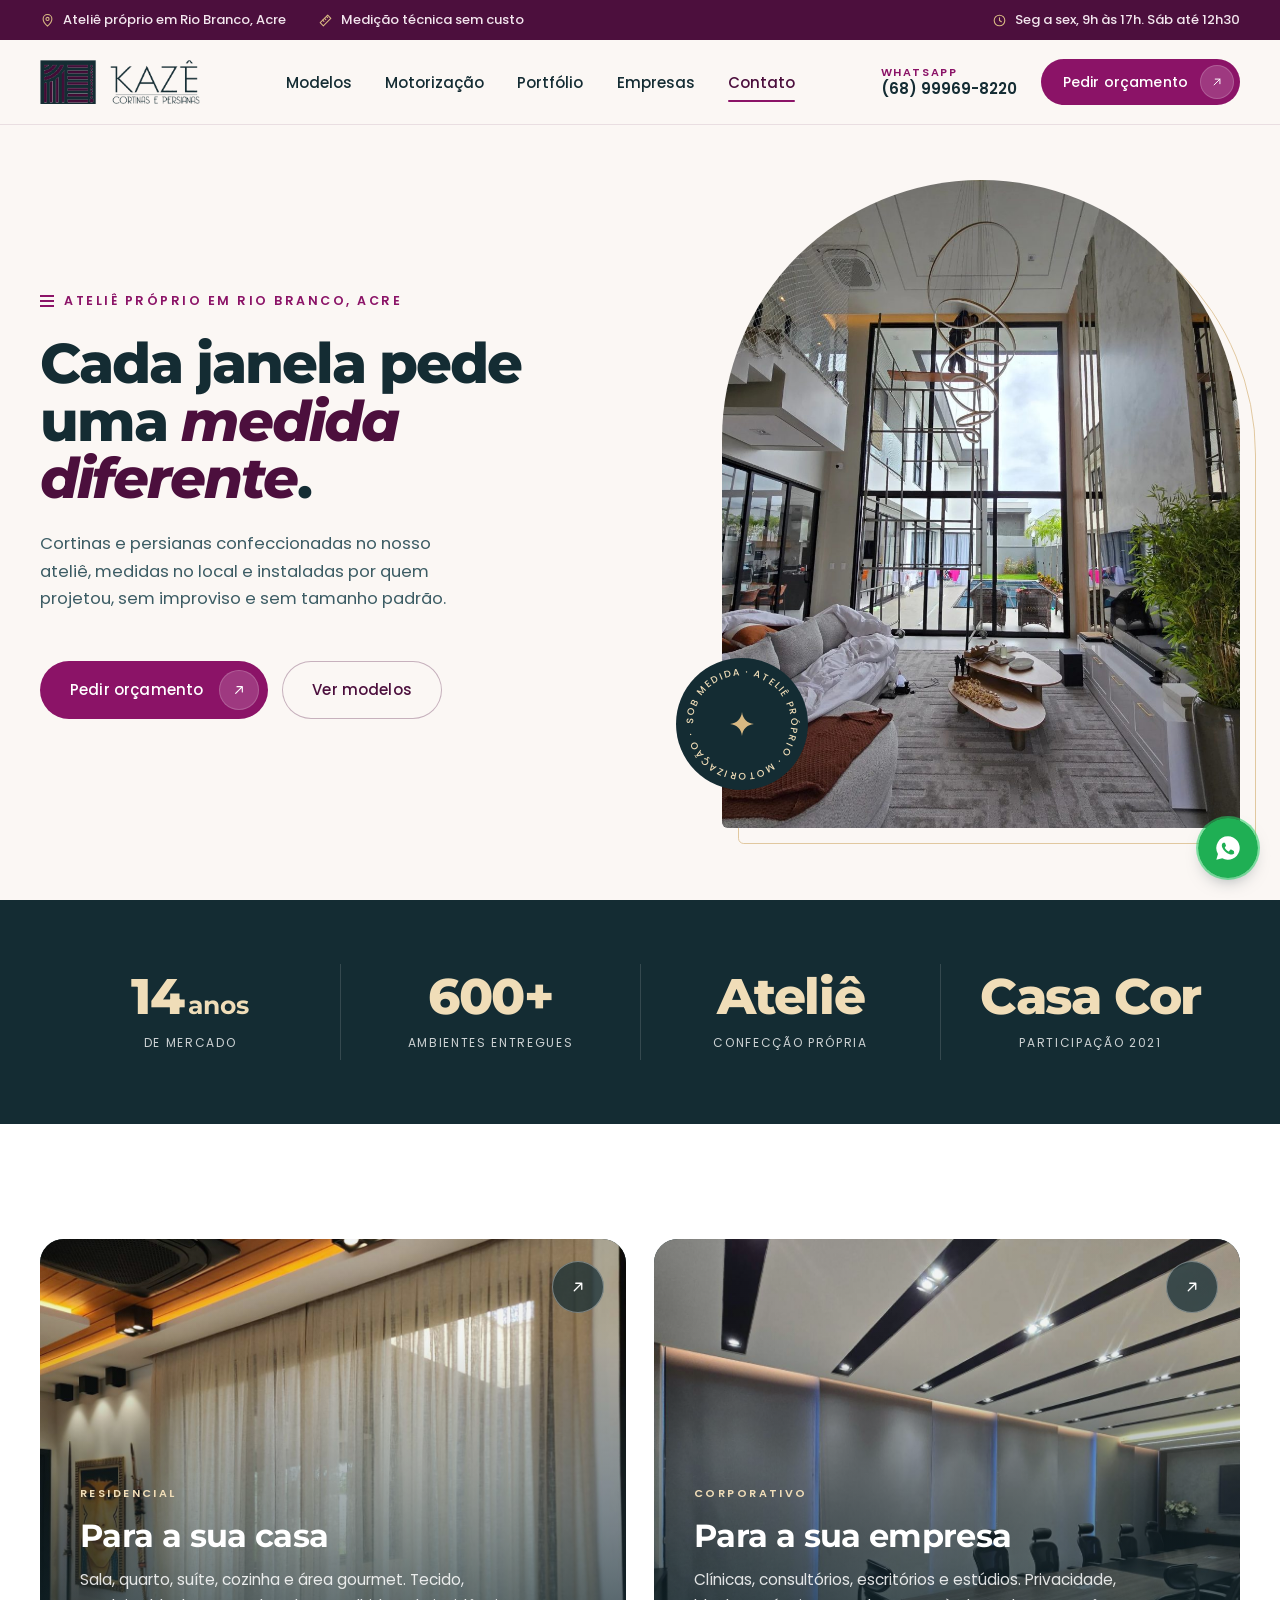
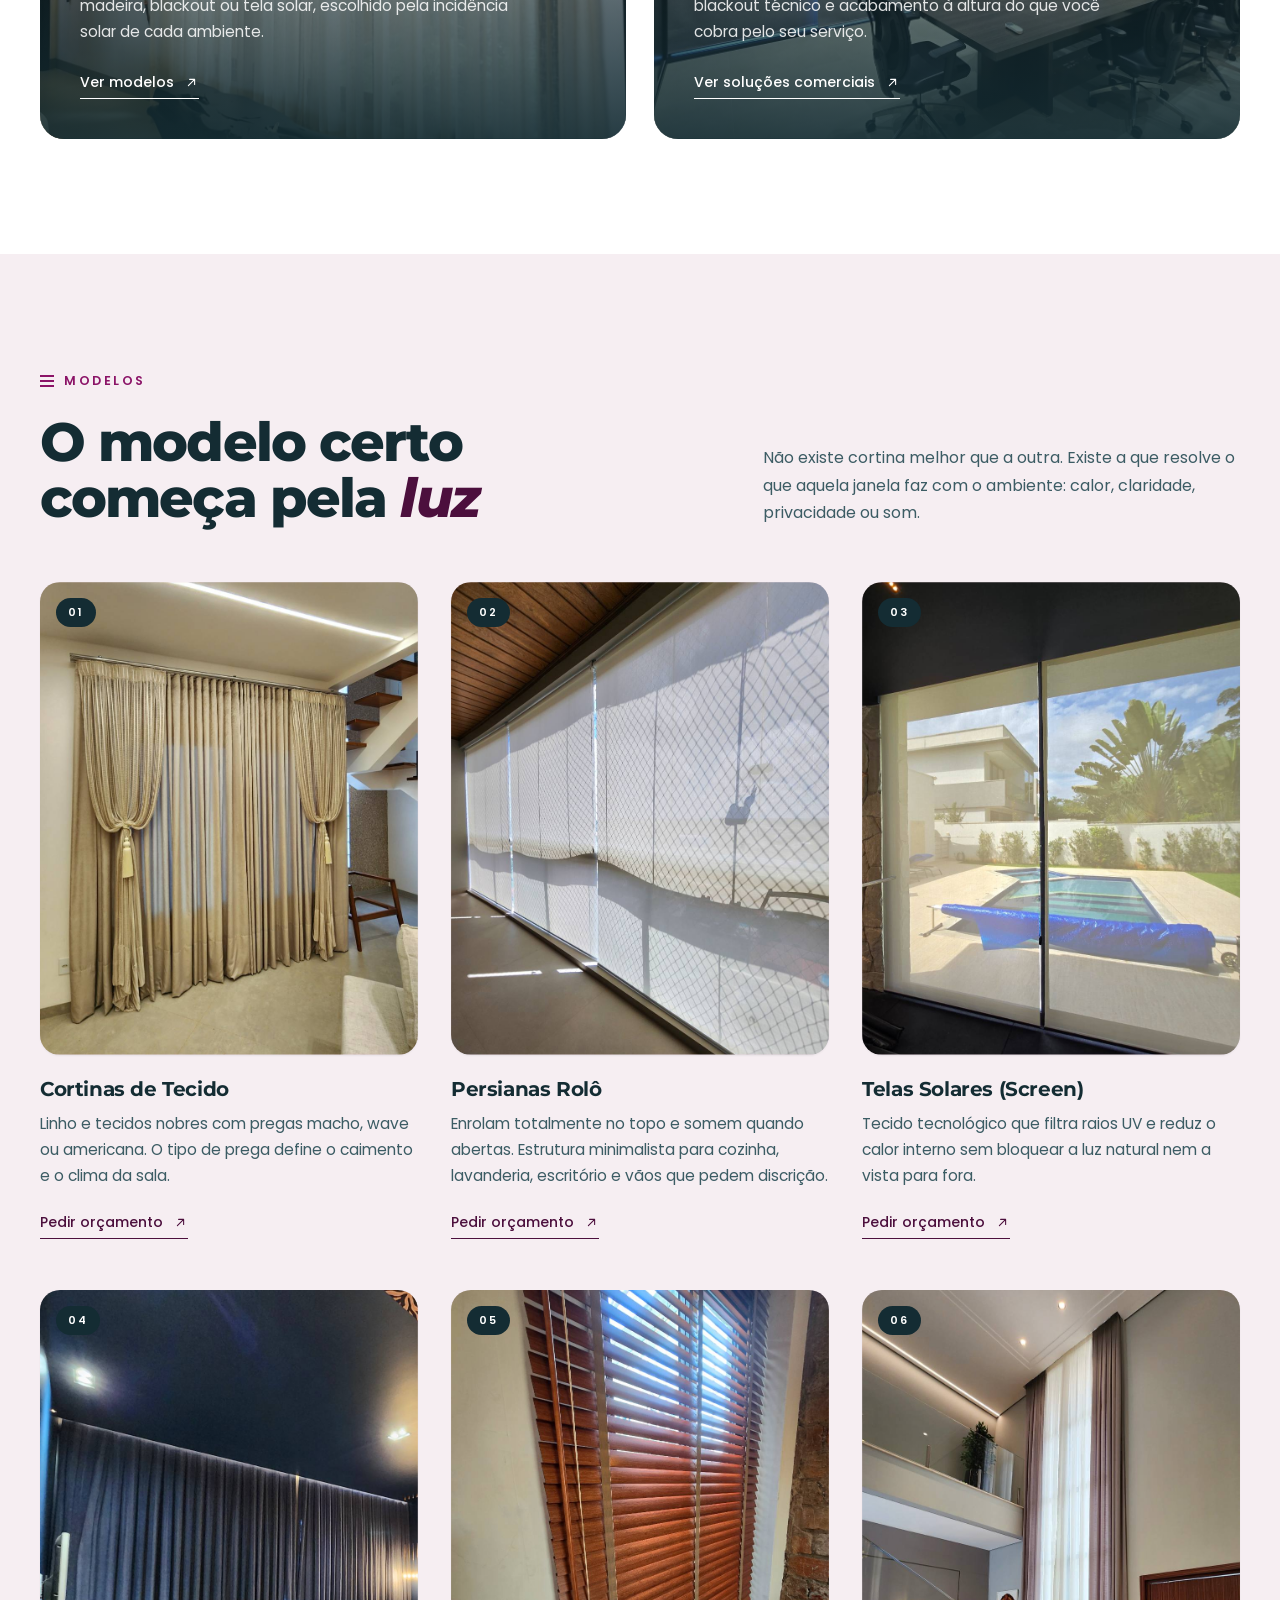
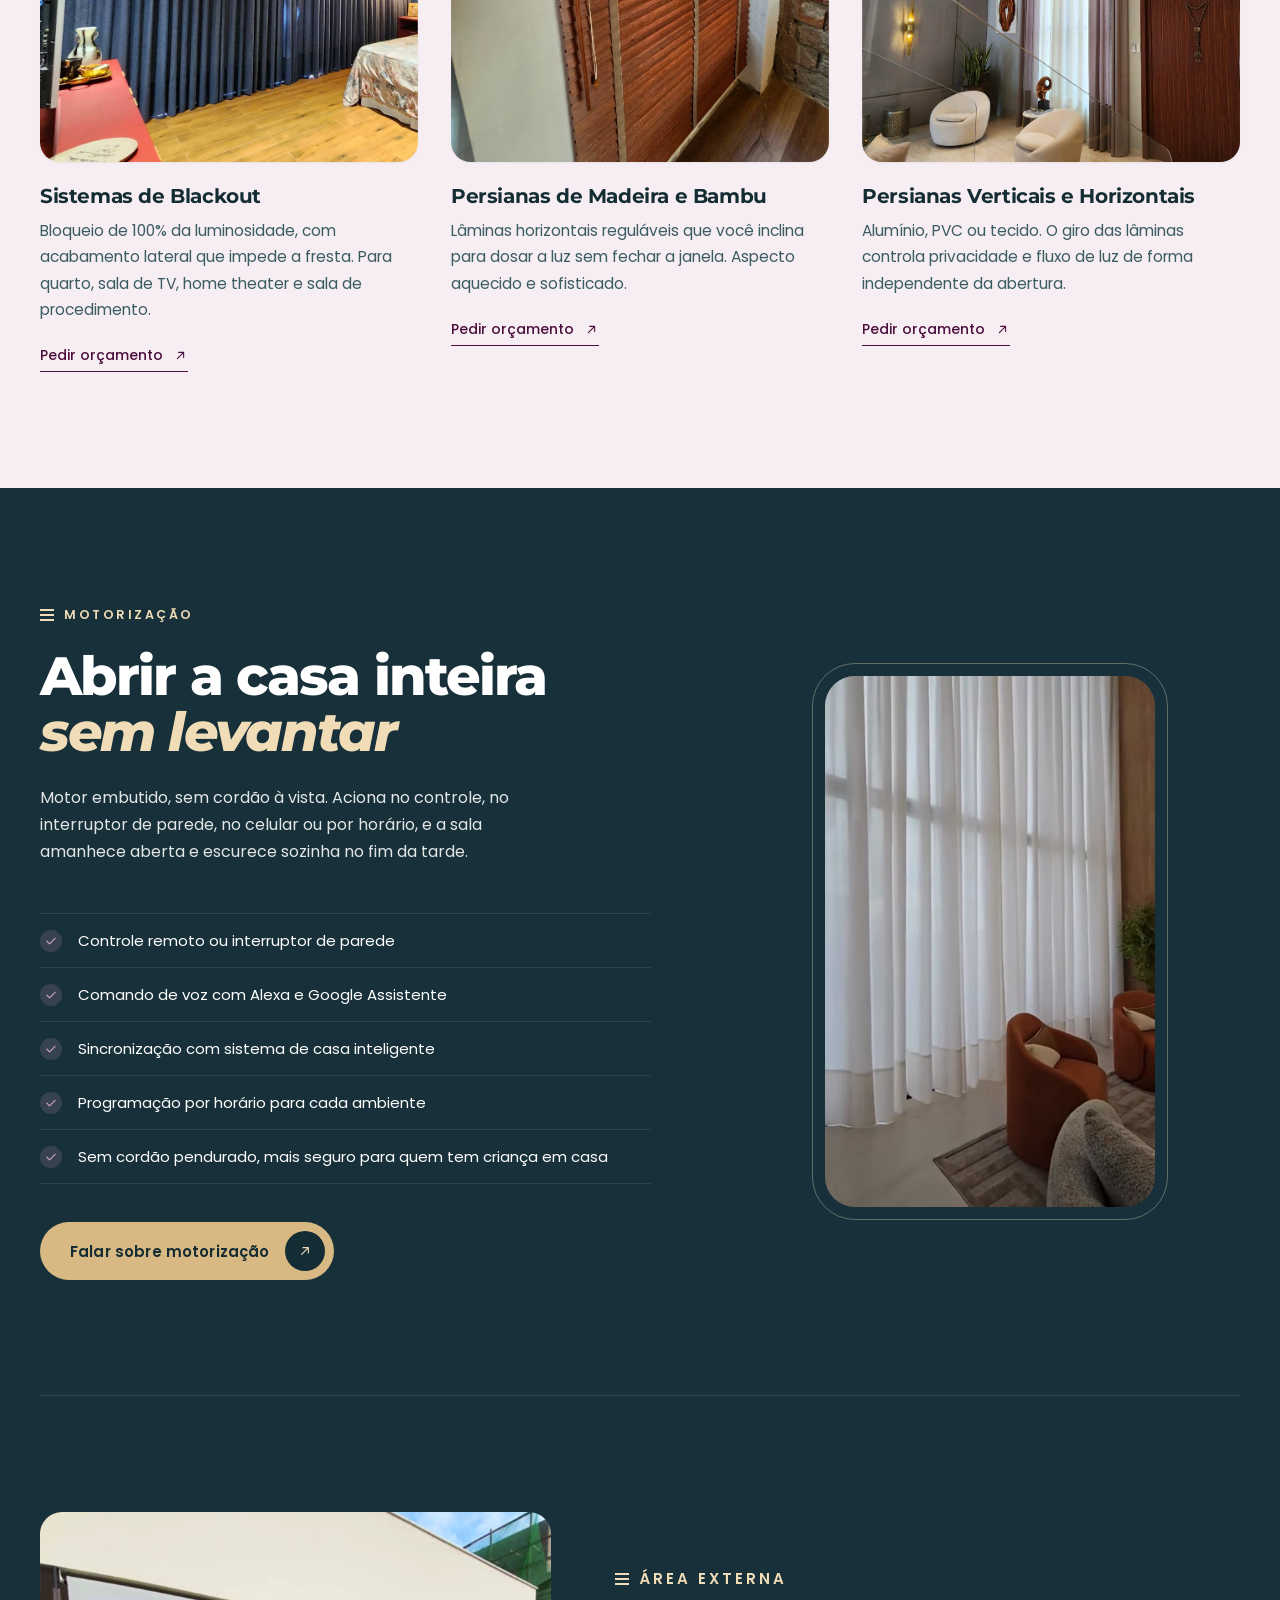
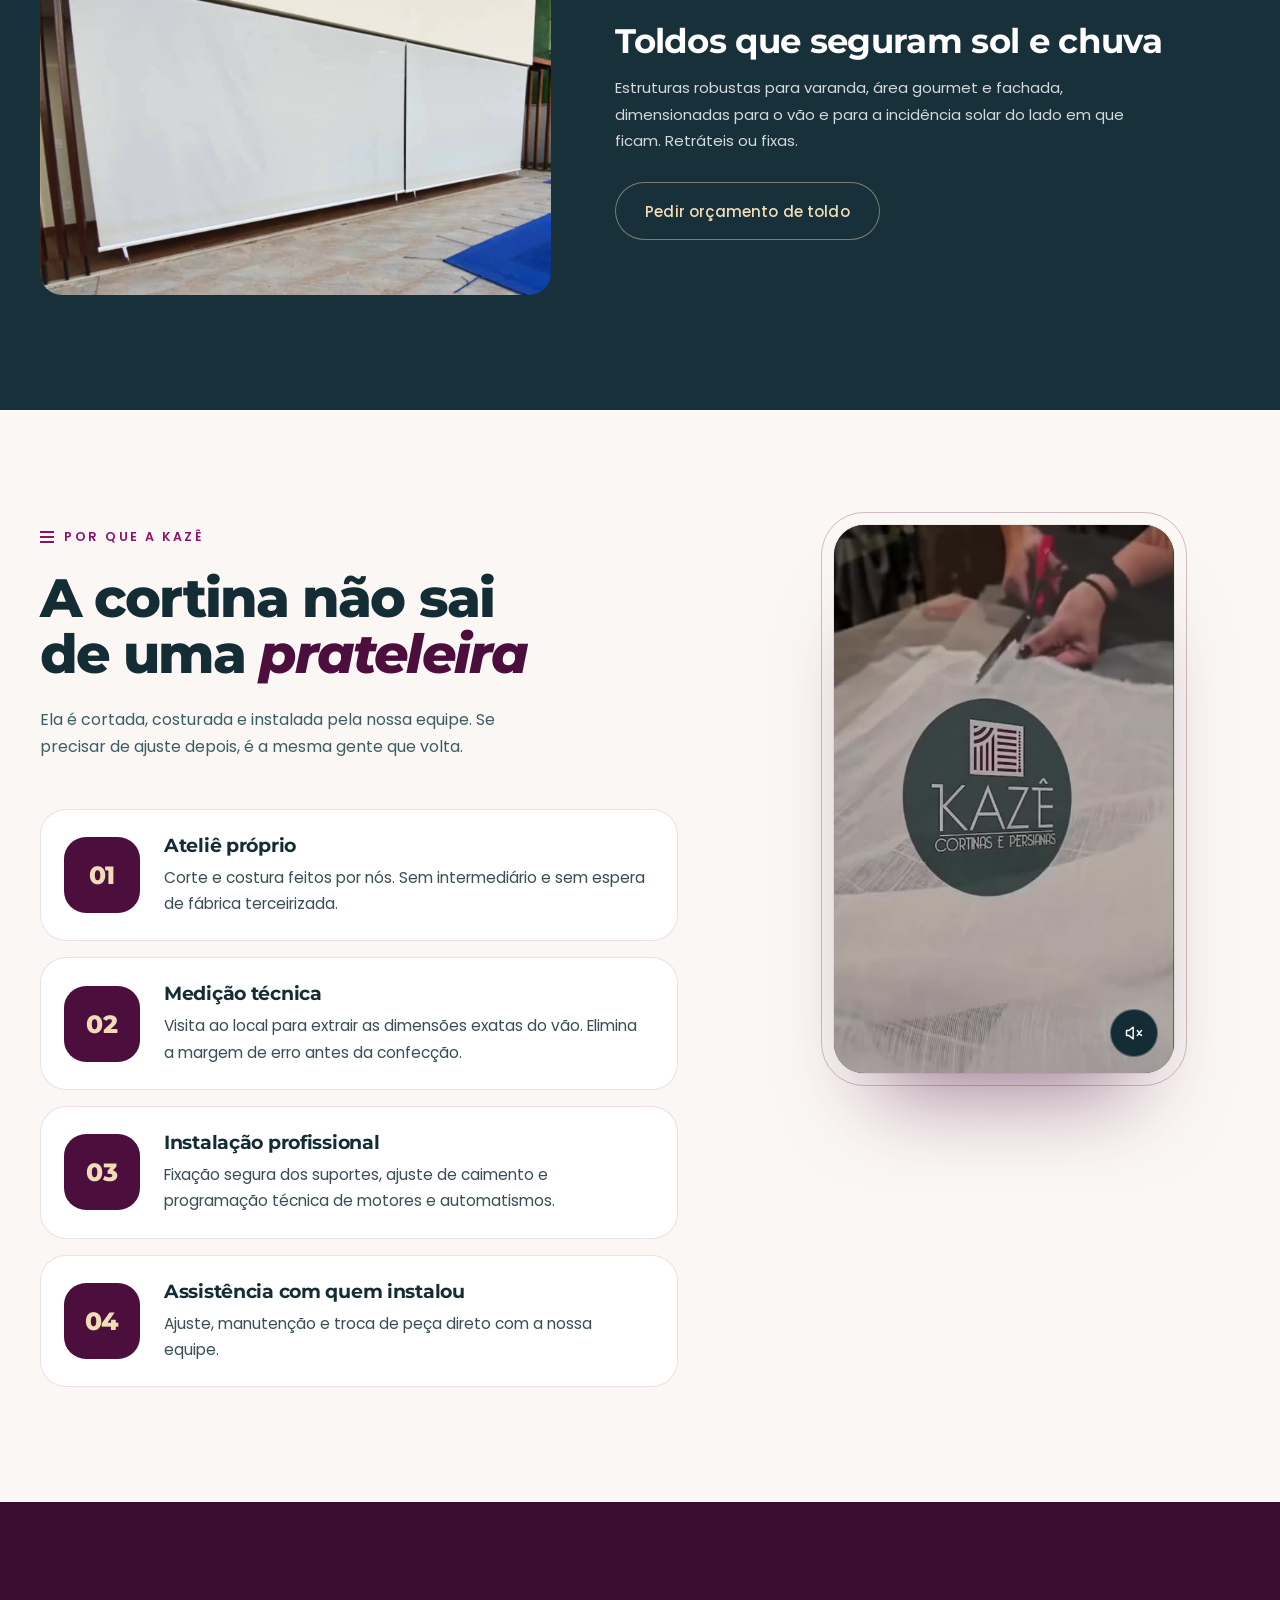
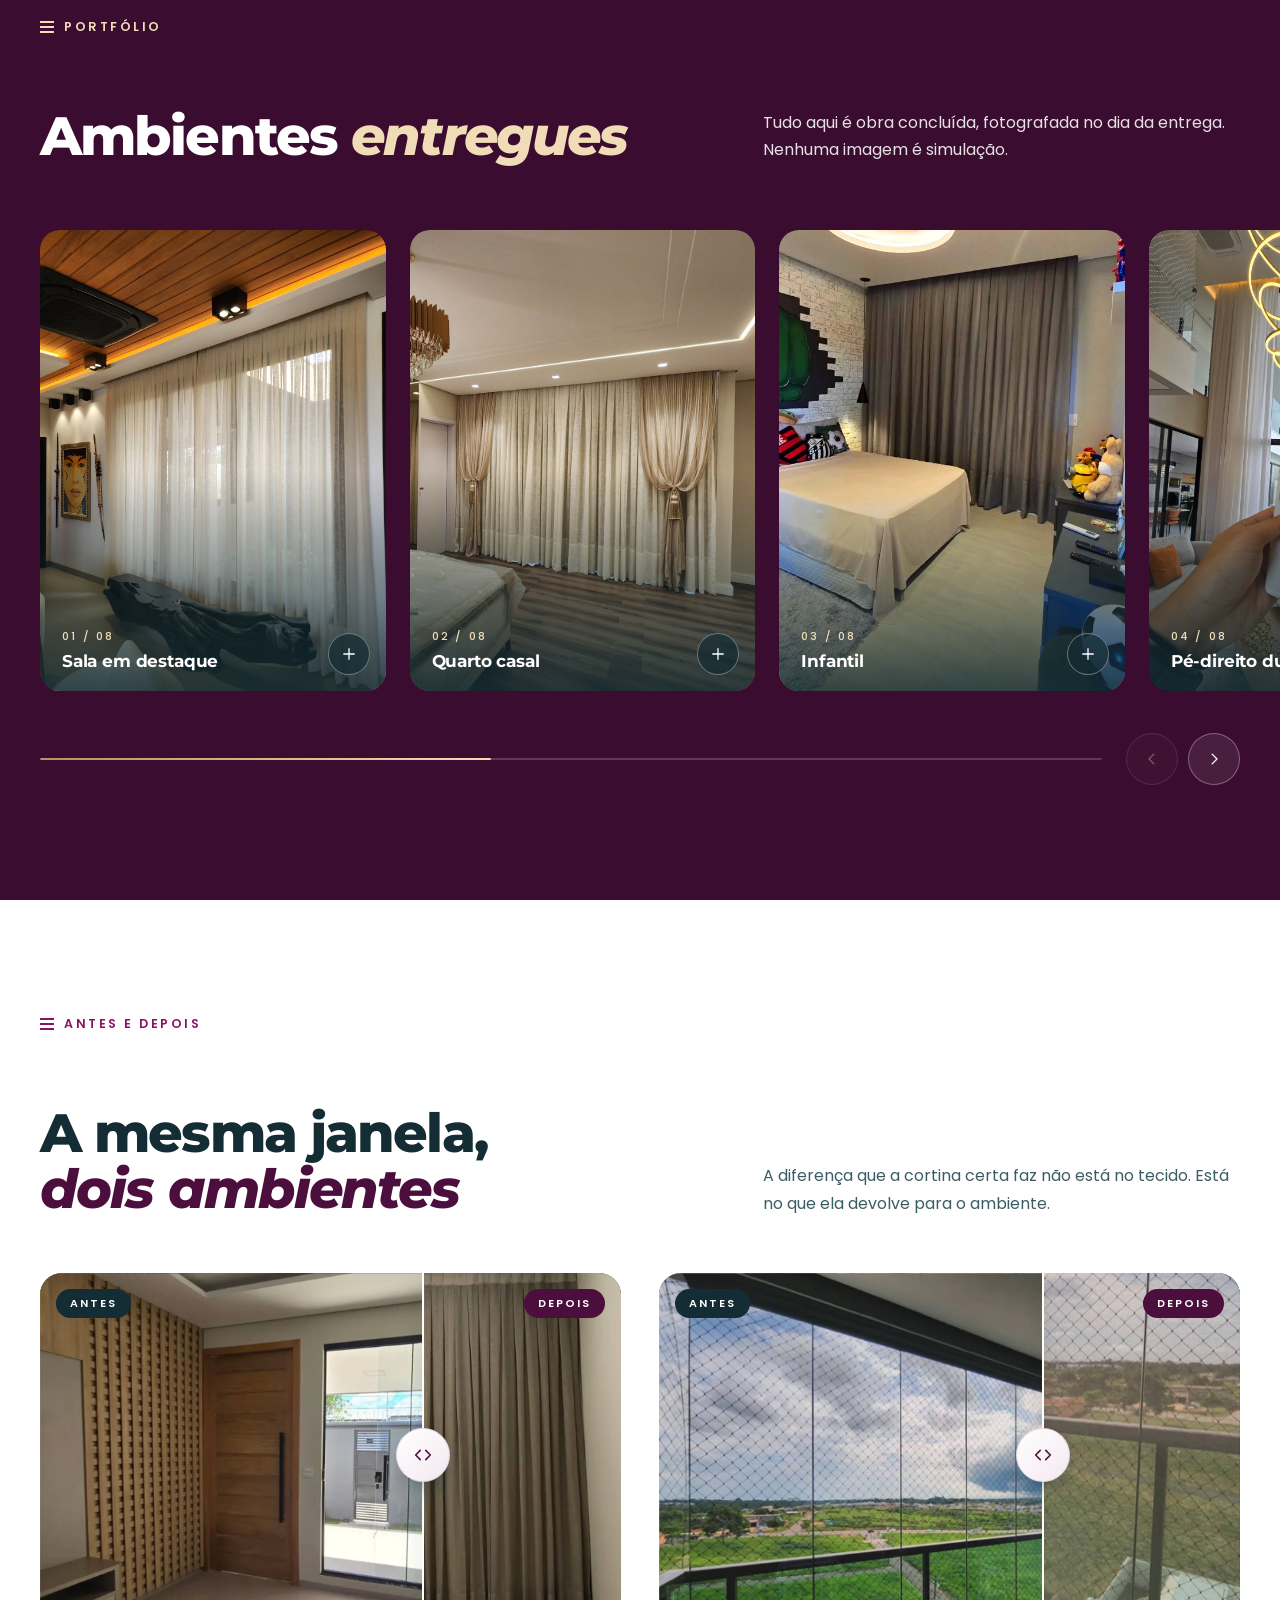
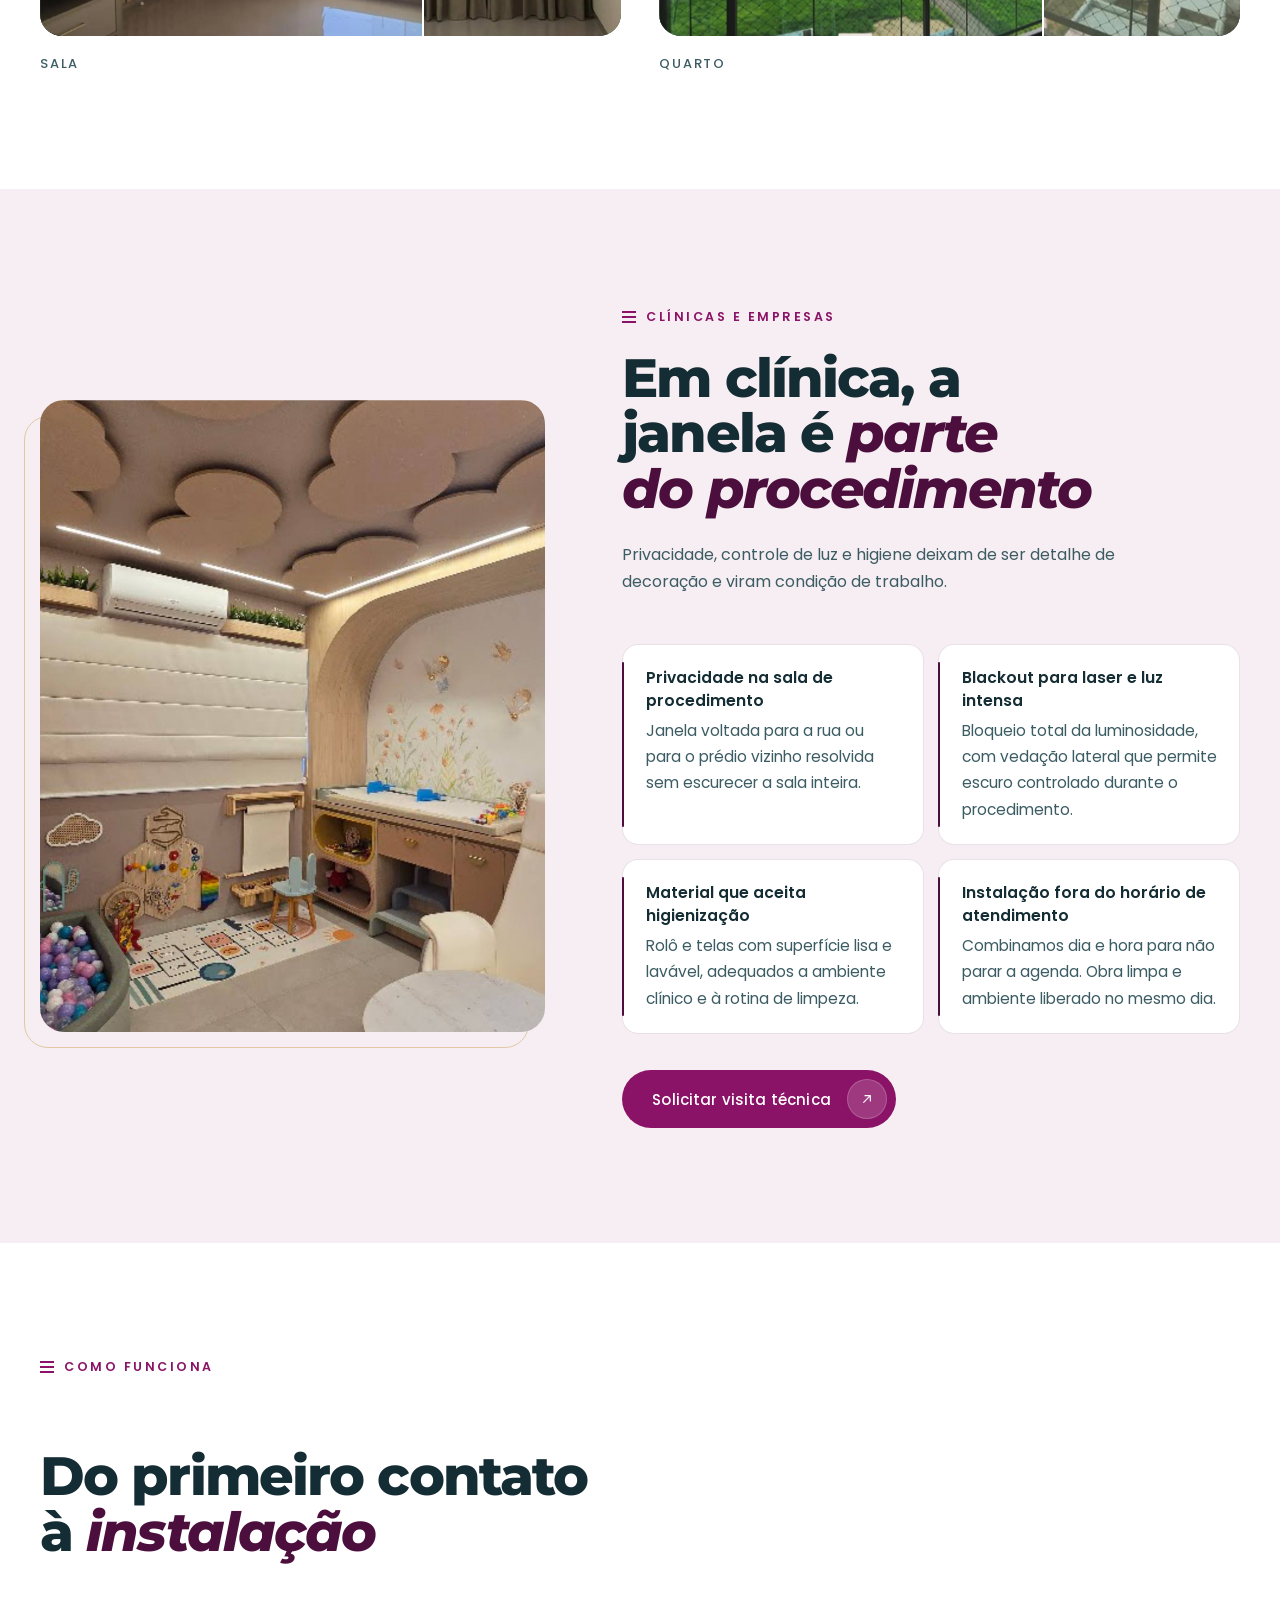
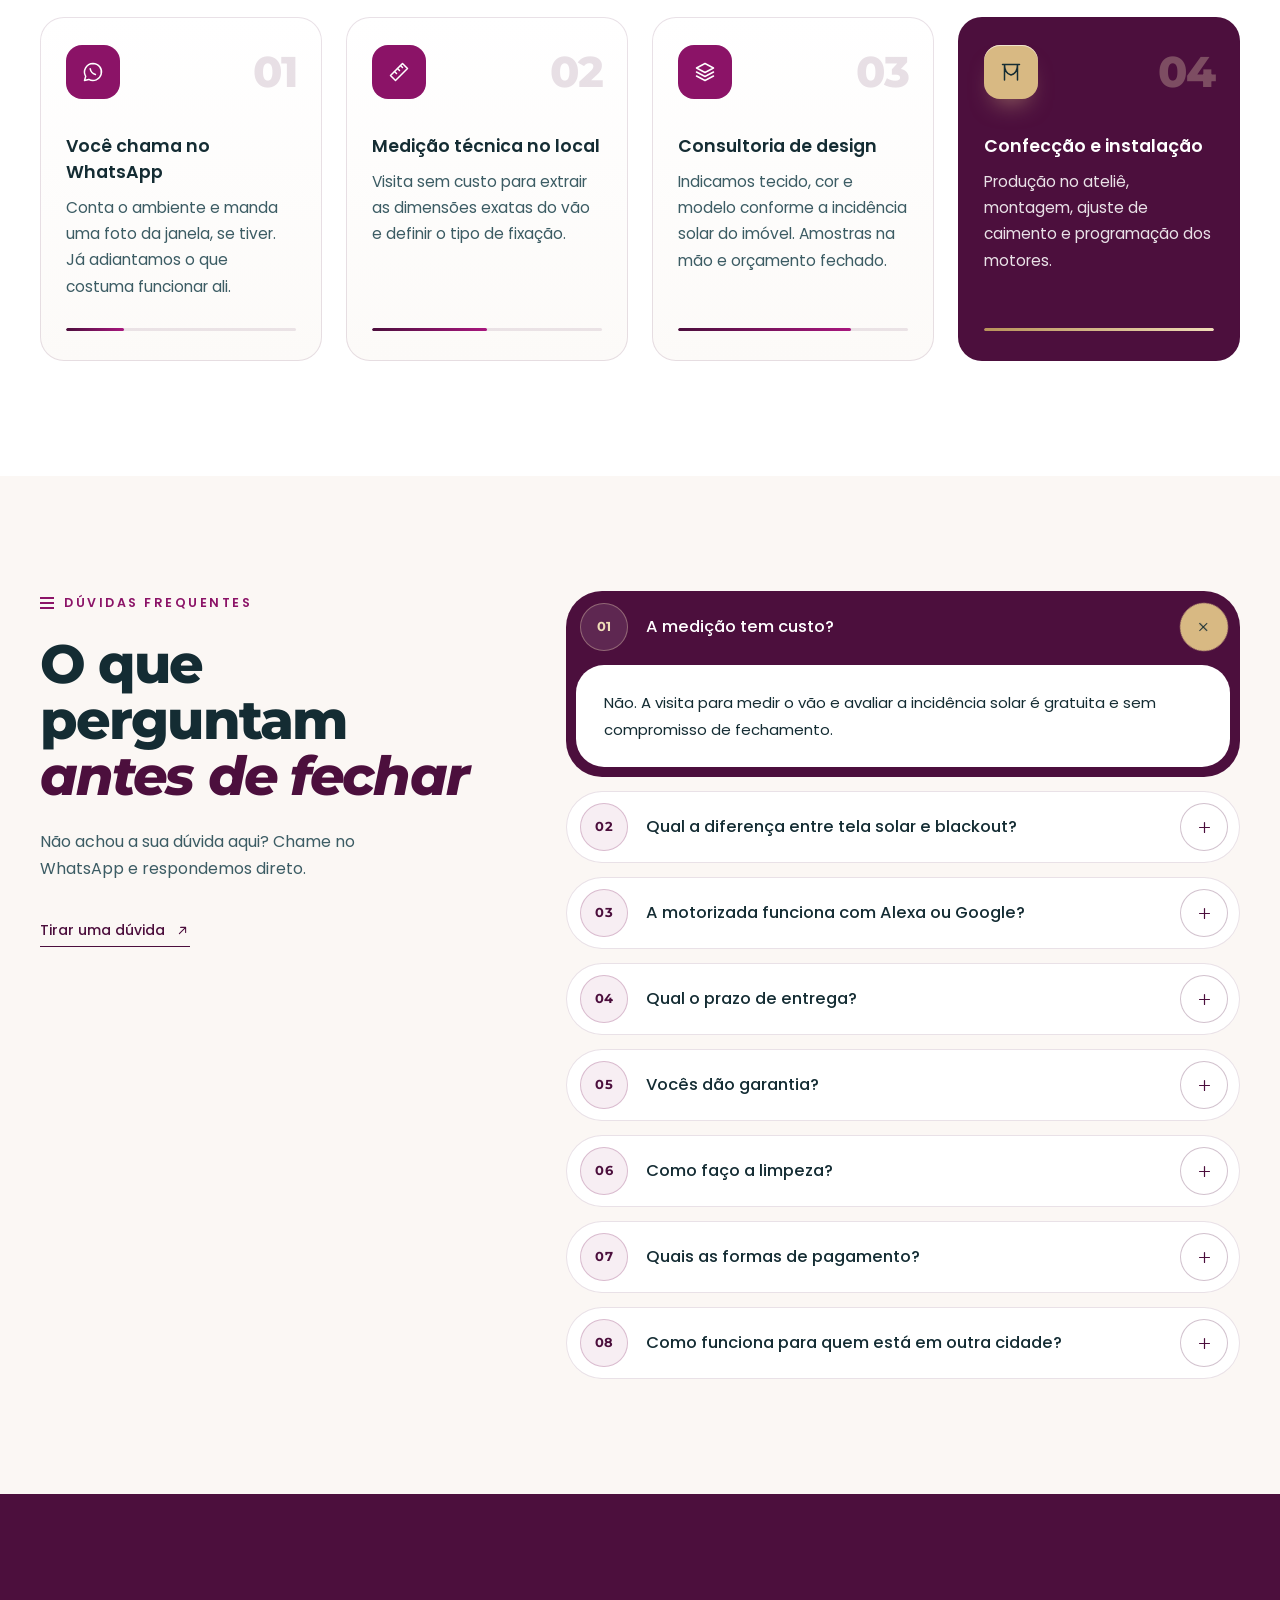
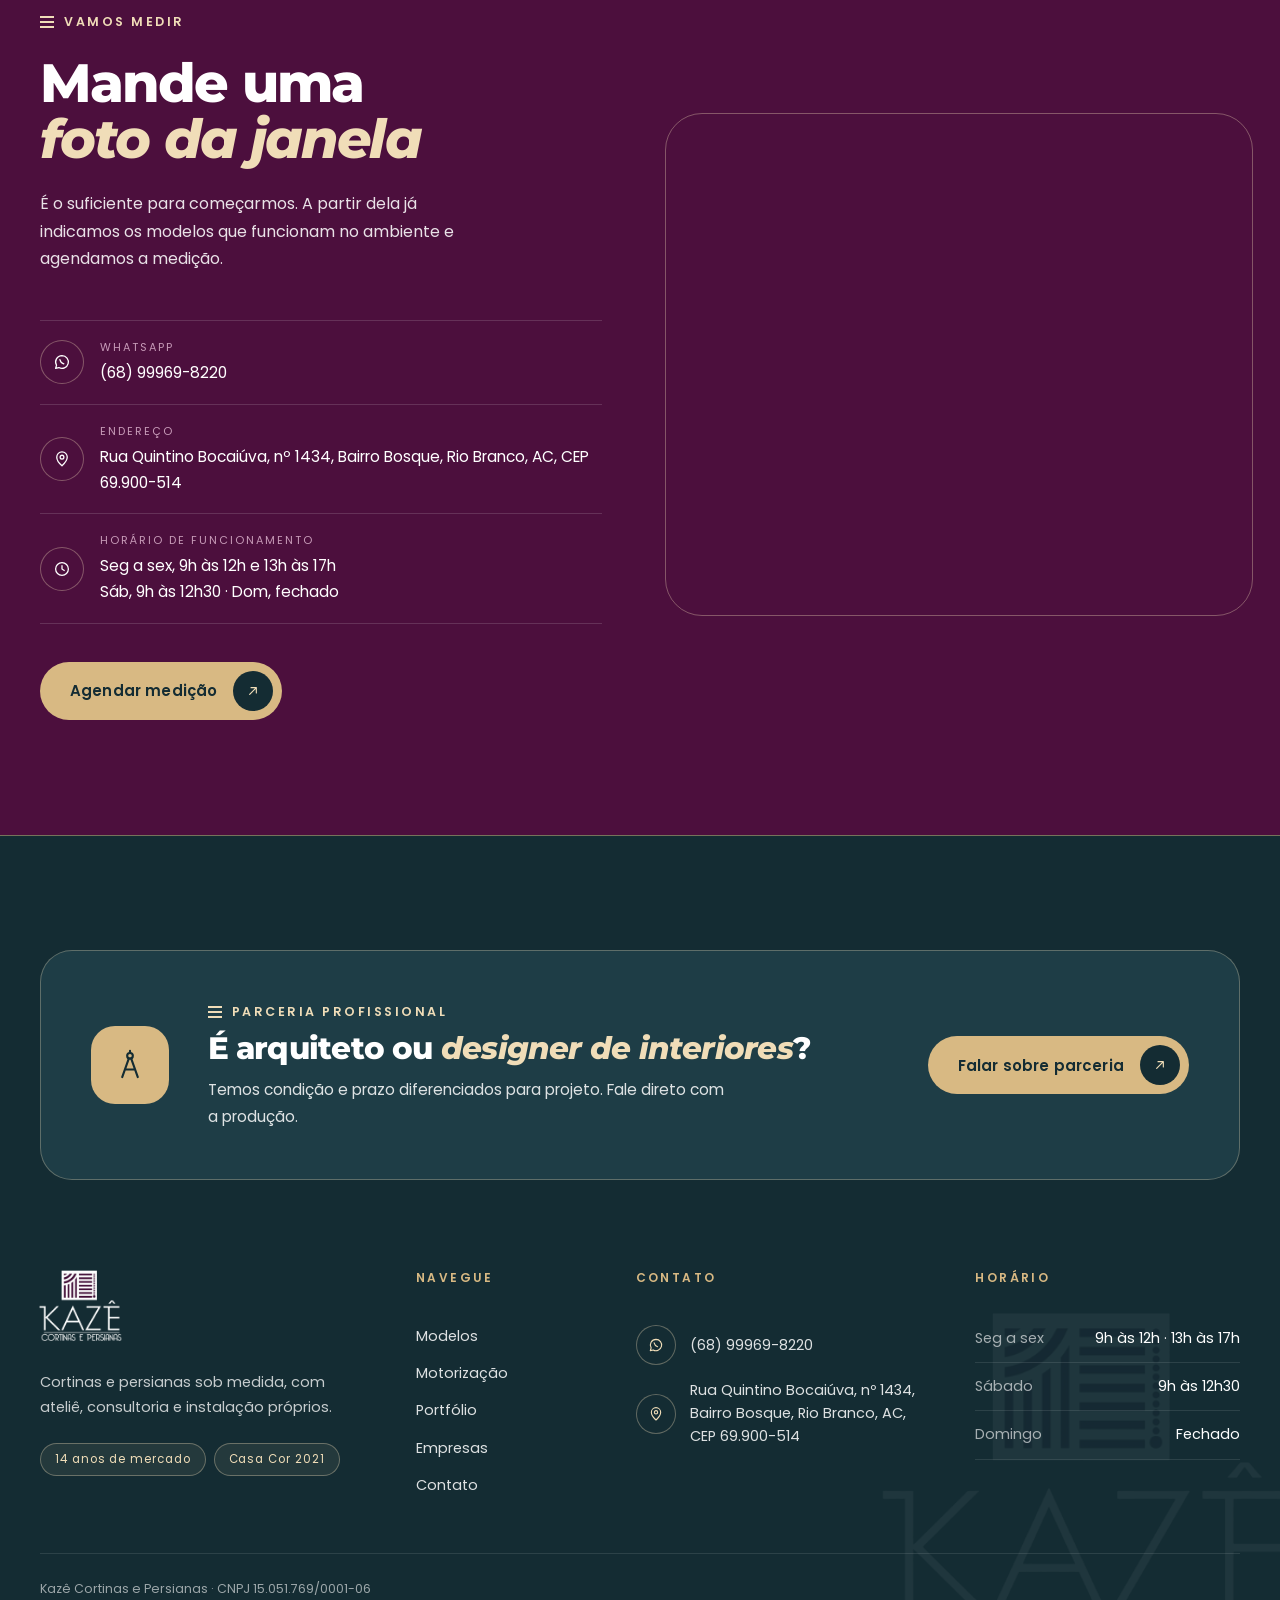
==== commit 1102f690: "Redesign do site e novo link na bio - Barra superior encorpada: faixa de informações + barra clara c" ====
--- a/index.html
+++ b/index.html
@@ -10,21 +10,39 @@
 <meta property="og:locale" content="pt_BR">
 <meta property="og:title" content="Kazê Cortinas e Persianas">
 <meta property="og:description" content="Cortinas e persianas sob medida com projeto, instalação e motorização.">
-<meta property="og:image" content="https://sitepreviavisual.site/uploads/a-hero.jpg">
+<meta property="og:url" content="https://kazecortinas.com.br/">
+<meta property="og:site_name" content="Kazê Cortinas e Persianas">
+<meta property="og:image" content="https://kazecortinas.com.br/uploads/a-hero.jpg">
+<meta property="og:image:width" content="1120">
+<meta property="og:image:height" content="1400">
+<meta property="og:image:alt" content="Sala com pé-direito duplo e cortinas Kazê">
 <meta name="twitter:card" content="summary_large_image">
+<link rel="canonical" href="https://kazecortinas.com.br/">
+<meta name="format-detection" content="telephone=no">
 <link rel="icon" href="uploads/FAVICON.png">
+<link rel="apple-touch-icon" href="uploads/apple-touch-icon.png">
 <link rel="preconnect" href="https://fonts.googleapis.com">
 <link rel="preconnect" href="https://fonts.gstatic.com" crossorigin>
-<link href="https://fonts.googleapis.com/css2?family=Montserrat:ital,wght@0,600;0,700;0,800;1,700;1,800&family=Poppins:wght@400;500;600&family=Inter:wght@300;400;500&display=swap" rel="stylesheet">
+<link href="https://fonts.googleapis.com/css2?family=Montserrat:ital,wght@0,700;0,800;1,700;1,800&family=Poppins:wght@400;500;600&display=swap" rel="stylesheet">
 <link rel="preload" as="image" href="uploads/a-hero.jpg" fetchpriority="high">
 <script>document.documentElement.classList.add('js')</script>
+<script>
+/* Rastreamento (padrão 2!H): preencher o ID do GTM quando o Douglas enviar. Vazio = nada carrega. */
+window.KAZE_GTM = '';
+window.dataLayer = window.dataLayer || [];
+if (window.KAZE_GTM) {
+  (function(w,d,s,l,i){w[l].push({'gtm.start':new Date().getTime(),event:'gtm.js'});var f=d.getElementsByTagName(s)[0],j=d.createElement(s);j.async=true;j.src='https://www.googletagmanager.com/gtm.js?id='+i;f.parentNode.insertBefore(j,f);})(window,document,'script','dataLayer',window.KAZE_GTM);
+}
+</script>
 <script type="application/ld+json">
 {
   "@context": "https://schema.org",
   "@type": "LocalBusiness",
   "name": "Kazê Cortinas e Persianas",
   "description": "Cortinas e persianas sob medida com projeto, instalação e motorização.",
-  "image": "https://sitepreviavisual.site/uploads/a-hero.jpg",
+  "image": "https://kazecortinas.com.br/uploads/a-hero.jpg",
+  "url": "https://kazecortinas.com.br/",
+  "logo": "https://kazecortinas.com.br/uploads/LOGO%20HEADER.png",
   "telephone": "+55 68 99969-8220",
   "address": {
     "@type": "PostalAddress",
@@ -571,6 +589,233 @@
 @media (hover:none){
   .model__go{opacity:1;transform:none}
 }
+/* ═════════ Redesign 11/2026: barra encorpada, ritmo de seções e hierarquia ═════════ */
+:root{
+  /* escala de espaço única (base 8) */
+  --s-1:8px; --s-2:16px; --s-3:24px; --s-4:32px; --s-5:48px; --s-6:64px; --s-7:96px; --s-8:128px;
+  --pad:clamp(88px,9vw,136px);
+  --head-gap:clamp(40px,4.4vw,64px);
+  --top-h:40px; --main-h:84px; --bar-h:calc(var(--top-h) + var(--main-h));
+  --sand:#FBF7F4; --rose:#F6EEF2; --ink:#142C33; --ink-2:#3C5C64;
+  --f-body:'Poppins',sans-serif;
+}
+body{font-size:16px;color:var(--ink)}
+[id]{scroll-margin-top:96px}
+
+/* Barra: faixa de informações + barra principal clara */
+.bar{top:0;left:0;right:0;transform:none;width:auto;transition:transform .7s var(--ease)}
+.bar.is-away{transform:none;opacity:1;pointer-events:auto}
+.bar__top{height:var(--top-h);background:var(--plum);color:#F3E6EE;font-family:var(--f-ui);font-size:13px;font-weight:500;overflow:hidden;transition:height .6s var(--ease),opacity .4s ease}
+.bar__top-in{height:100%;display:flex;align-items:center;gap:var(--s-4)}
+.bar__fact{display:inline-flex;align-items:center;gap:var(--s-1);white-space:nowrap}
+.bar__fact .ico{width:15px;height:15px;color:var(--gold)}
+.bar__fact--end{margin-left:auto}
+.bar__main{background:rgba(251,247,244,.97);-webkit-backdrop-filter:blur(16px) saturate(140%);backdrop-filter:blur(16px) saturate(140%);box-shadow:0 1px 0 rgba(76,15,61,.1);transition:box-shadow .6s var(--ease),background .6s var(--ease)}
+.bar__in{display:flex;align-items:center;gap:var(--s-4);height:var(--main-h);padding:0;border-radius:0;background:none;box-shadow:none;-webkit-backdrop-filter:none;backdrop-filter:none;transition:height .6s var(--ease)}
+.bar.is-scrolled .bar__in{background:none;box-shadow:none}
+.bar.is-scrolled .bar__top{height:0;opacity:0}
+.bar.is-scrolled .bar__main{background:rgba(251,247,244,.9);box-shadow:0 1px 0 rgba(76,15,61,.12),0 18px 40px -28px rgba(46,9,37,.45)}
+.bar.is-scrolled{--main-h:72px}
+.bar__logo{justify-self:auto;flex:none;border-radius:6px}
+.bar__logo img{height:44px;width:auto;margin:0}
+.bar__nav{margin-inline:auto;gap:clamp(20px,2.6vw,40px)}
+.bar__nav a{font-size:15px;font-weight:500;color:var(--ink);padding:var(--s-1) 0}
+.bar__nav a::after{bottom:0;height:2px;border-radius:2px;background:var(--magenta)}
+.bar__nav a:hover,.bar__nav a.is-here{color:var(--plum)}
+.bar__nav a.is-here::after{transform:scaleX(1)}
+.bar__act{display:flex;align-items:center;gap:var(--s-3);flex:none}
+.bar__tel{display:grid;font-family:var(--f-ui);font-size:15px;font-weight:600;line-height:1.2;color:var(--ink);transition:color .4s var(--ease)}
+.bar__tel small{font-size:11px;font-weight:600;letter-spacing:.14em;text-transform:uppercase;color:var(--magenta)}
+.bar__tel:hover{color:var(--plum)}
+.bar__cta{justify-self:auto}
+.bar__wa{display:none;width:46px;height:46px;border-radius:50%;place-items:center;color:#fff;background:#1FAF54;box-shadow:0 10px 22px -10px rgba(31,175,84,.7)}
+.bar__wa svg{width:22px;height:22px;fill:currentColor}
+.bar__burger{background:var(--rose);color:var(--plum)}
+.bar__burger:hover{background:#EEDDE7}
+.menu{place-items:stretch;padding:calc(var(--main-h) + var(--s-4)) var(--gut) var(--s-5);background:linear-gradient(170deg,#4C0F3D,#2E0925)}
+.menu__in{display:flex;flex-direction:column;justify-content:space-between;gap:var(--s-5);height:100%}
+.menu nav{align-items:flex-start;gap:0}
+.menu a:not(.btn){padding:var(--s-1) 0;font-size:clamp(1.9rem,9vw,2.4rem)}
+.menu__foot{display:grid;gap:var(--s-3);opacity:0;transform:translateY(18px);transition:opacity .6s var(--ease),transform .6s var(--ease)}
+.menu.is-open .menu__foot{opacity:1;transform:none;transition-delay:.5s}
+.menu__foot p{color:rgba(255,255,255,.8);font-size:15px;line-height:1.6}
+.menu .btn{opacity:1;transform:none;font-size:15px;letter-spacing:0;padding:9px 9px 9px 30px;justify-content:space-between}
+
+/* Primeira dobra: cabe inteira na tela do computador */
+.hero{min-height:100dvh;display:grid;align-items:center;padding:calc(var(--bar-h) + var(--s-5)) 0 var(--s-6);background:radial-gradient(1000px 640px at 92% 30%,rgba(199,155,184,.24),transparent 64%),var(--sand)}
+.hero::before{display:none}
+.hero__grid{grid-template-columns:minmax(0,1.05fr) minmax(0,.95fr);gap:clamp(48px,6vw,104px)}
+.hero .eyebrow{margin-bottom:var(--s-3)}
+.h1{font-size:clamp(2.6rem,4.4vw,4.4rem);line-height:1.02;margin-bottom:var(--s-3);text-wrap:balance}
+.hero__lead{font-size:clamp(16.5px,1.3vw,19px);line-height:1.65;max-width:34ch;margin-bottom:var(--s-5);color:var(--ink-2)}
+.hero__media{justify-self:end;width:auto;height:min(calc(100dvh - var(--bar-h) - 2*var(--s-6)),680px);min-height:420px;aspect-ratio:4/5}
+.hero__frame{height:100%;aspect-ratio:auto}
+.seam{display:none}
+
+/* Rótulo e títulos de seção */
+.eyebrow{display:inline-flex;align-items:center;gap:10px;font-size:12.5px;font-weight:600;letter-spacing:.2em;color:var(--magenta);margin-bottom:var(--s-3)}
+.eyebrow::before{content:"";flex:none;width:14px;height:12px;background:repeating-linear-gradient(180deg,currentColor 0 2px,transparent 2px 5px)}
+.on-dark .eyebrow{color:var(--gold-hi)}
+.h2{font-size:clamp(2.2rem,4.2vw,3.5rem);line-height:1.04;letter-spacing:-.035em}
+.lead{font-size:clamp(16px,1.2vw,18px);line-height:1.7;color:var(--ink-2);max-width:56ch}
+.on-dark .lead{color:rgba(255,255,255,.88)}
+.head{grid-template-columns:minmax(0,1.15fr) minmax(0,.85fr);gap:var(--s-5) clamp(40px,6vw,96px);margin-bottom:var(--head-gap)}
+.head--center{display:grid;grid-template-columns:minmax(0,1.15fr) minmax(0,.85fr);align-items:end;text-align:left;max-width:none}
+.head--center .eyebrow,.head--center .h2{grid-column:1}
+.head--center .lead{grid-column:2;grid-row:1/span 2;align-self:end;margin:0}
+
+/* Ritmo: cada seção com tom próprio, sem dois tons iguais seguidos */
+.stats{padding:var(--s-6) 0;background:var(--ink);color:#fff}
+.stat{border-left-color:rgba(255,255,255,.14)}
+.stat__n{color:var(--gold-hi)}
+.stat__l{color:rgba(255,255,255,.78)}
+.doors{padding:var(--pad) 0;background:#fff}
+.models{padding:var(--pad) 0;background:var(--rose)}
+.model__media{background:#EADAE3}
+.motor{padding:var(--pad) 0}
+.awning{margin-top:var(--pad);padding-top:var(--pad)}
+.why{padding:var(--pad) 0;background:var(--sand)}
+.why__row{background:#fff}
+.work{padding:var(--pad) 0;color:#fff;background:linear-gradient(170deg,#4C0F3D 0%,#2E0925 100%)}
+.work .h2{color:#fff}
+.work .h2 em{color:var(--gold-hi)}
+.work .eyebrow{color:var(--gold-hi)}
+.work .lead{color:rgba(255,255,255,.88)}
+.work__track{background:rgba(255,255,255,.18)}
+.work__thumb{background:linear-gradient(90deg,var(--gold-lo),var(--gold-hi))}
+.work .round{background:rgba(255,255,255,.08);color:#fff;box-shadow:inset 0 0 0 1px rgba(255,255,255,.3)}
+.work .round:hover{background:var(--gold-hi);color:var(--plum)}
+.shots{padding-bottom:var(--s-4)}
+.ba-sec{padding:var(--pad) 0;background:#fff}
+.ba__cap{color:var(--ink-2);font-weight:500}
+.biz{padding:var(--pad) 0;background:var(--rose)}
+.biz__item{box-shadow:inset 0 0 0 1px rgba(76,15,61,.12)}
+.how{padding:var(--pad) 0;background:#fff}
+.faq{padding:var(--pad) 0;background:var(--sand)}
+.contact{padding:var(--pad) 0}
+.foot{padding-top:var(--pad)}
+.partner h2{font-family:var(--f-display);font-weight:800;font-size:clamp(1.35rem,2.5vw,1.95rem);line-height:1.15;letter-spacing:-.025em;color:#fff;margin-bottom:10px;text-wrap:balance}
+.partner h2 em{font-style:italic;color:var(--gold-hi)}
+.foot h3{font-family:var(--f-ui);font-size:12px;font-weight:600;letter-spacing:.2em;text-transform:uppercase;color:var(--gold);margin-bottom:var(--s-3)}
+.why .lead,.motor .lead,.biz .lead,.contact .lead{margin:var(--s-3) 0 var(--s-5)}
+.faq__side .lead{margin:var(--s-3) 0 var(--s-4)}
+
+/* Textos mais firmes para leitura */
+.model p,.biz__item p,.step p,.door p{font-size:15.5px;line-height:1.7}
+.model p,.biz__item p,.step p{color:var(--ink-2)}
+.biz__item h3,.step h3{font-weight:600}
+.step--final p{color:rgba(255,255,255,.88)}
+
+.hero__lead{max-width:40ch}
+
+/* Sem desfoque: nada de brilho radial, vidro embaçado ou sombra borrada. Cores sólidas. */
+.hero{background:var(--sand)}
+.motor{background:#173039}
+.contact{background:var(--plum)}
+.contact::after,.partner::before{display:none}
+.foot{background:var(--petrol)}
+.foot::before{background:var(--gold);opacity:.5}
+.partner{background:#1E3D46;box-shadow:inset 0 0 0 1px rgba(240,221,184,.3)}
+.work{background:#3A0C2F}
+.step::before,.step--final::before{display:none}
+.step--final{background:var(--plum);box-shadow:none}
+.step,.why__row,.faq__item,.biz__item{box-shadow:inset 0 0 0 1px rgba(76,15,61,.12)}
+.step:hover,.why__row:hover,.faq__item:not(.is-open):hover,.biz__item:hover{box-shadow:inset 0 0 0 1px var(--mauve)}
+.faq__item.is-open{background:var(--plum);box-shadow:none}
+.faq__a p{background:#fff;box-shadow:none}
+.why__n,.step__ic,.partner__ic{box-shadow:none}
+.why__n{background:var(--plum)}
+.step__ic{background:var(--magenta)}
+.step--final .step__ic,.partner__ic{background:var(--gold)}
+.faq__item.is-open .faq__ico{background:var(--gold);box-shadow:none}
+.bar__main,.bar.is-scrolled .bar__main{background:var(--sand);-webkit-backdrop-filter:none;backdrop-filter:none}
+.bar.is-scrolled .bar__main{box-shadow:0 1px 0 rgba(76,15,61,.14)}
+.door__go,.model__n,.shot__plus,.ba__tag,.sound{-webkit-backdrop-filter:none;backdrop-filter:none}
+.door__go,.shot__plus{background:rgba(20,44,51,.72);box-shadow:inset 0 0 0 1px rgba(255,255,255,.35)}
+.model__n,.ba__tag{background:var(--ink);box-shadow:none}
+.ba__tag--d{background:var(--plum)}
+.sound{background:var(--ink)}
+.lb::backdrop{background:rgba(26,8,22,.95);-webkit-backdrop-filter:none;backdrop-filter:none}
+.btn--primary{background:var(--magenta);box-shadow:none}
+.btn--primary:hover{background:var(--plum);box-shadow:none}
+.btn--gold{background:var(--gold);box-shadow:none}
+.btn--gold:hover{background:var(--gold-hi);box-shadow:none}
+.btn::after{display:none}
+.partner__btn{animation:none}
+.hero__frame,.biz__media .curtain,.ba,.shot__btn,.device,.map{box-shadow:none}
+.shot__btn:hover,.model:hover .model__media{box-shadow:none}
+.device{outline-color:rgba(240,221,184,.35)}
+.why__media .device{outline-color:rgba(76,15,61,.25)}
+.seal{box-shadow:none}
+.wa{background:#1FAF54;box-shadow:0 8px 18px -8px rgba(20,44,51,.5)}
+.wa:hover{box-shadow:0 10px 20px -8px rgba(20,44,51,.55)}
+.bar__wa{box-shadow:none}
+.progress{background:var(--magenta)}
+/* monitores baixos (1366x640, 1440x745): a primeira dobra continua inteira */
+@media (min-width:941px) and (max-height:820px){
+  .hero{padding:calc(var(--bar-h) + var(--s-4)) 0 var(--s-4)}
+  .h1{font-size:clamp(2.4rem,min(4.2vw,7.4vh),4rem)}
+  .hero .eyebrow{margin-bottom:var(--s-2)}
+  .hero__lead{margin-bottom:var(--s-4)}
+  .hero__media{height:calc(100dvh - var(--bar-h) - 2*var(--s-4));min-height:380px}
+}
+@media (min-width:941px) and (max-height:680px){
+  :root{--top-h:0px}
+  .bar__top{display:none}
+  .hero__lead{font-size:16px;margin-bottom:var(--s-3)}
+}
+@media (max-width:1180px){
+  .bar__tel{display:none}
+}
+@media (max-width:1040px){
+  .bar__nav{gap:var(--s-3)}
+  .bar__nav a{font-size:14px}
+}
+@media (max-width:940px){
+  :root{--top-h:0px;--main-h:68px}
+  .bar__top{display:none}
+  .bar.is-scrolled{--main-h:64px}
+  .bar__in{gap:var(--s-2)}
+  .bar__logo img{height:36px}
+  .bar__act{margin-left:auto;gap:10px}
+  .bar__cta{display:none}
+  .bar__wa{display:grid}
+  .hero{min-height:0;padding:calc(var(--bar-h) + var(--s-4)) 0 var(--s-6)}
+  .hero__grid{grid-template-columns:1fr;gap:var(--s-5)}
+  .hero__media{order:-1;justify-self:stretch;width:100%;height:min(52svh,460px);min-height:0;aspect-ratio:auto}
+  .hero__media::before{inset:-8px}
+  .hero__copy{text-align:left}
+  .hero__lead{margin-inline:0}
+  .hero__cta{justify-content:flex-start}
+  .seal{left:auto;right:var(--s-3);bottom:-44px;margin-left:0}
+  .head,.head--center{grid-template-columns:1fr;gap:0}
+  .head--center .lead,.head .lead{grid-column:1;grid-row:auto;margin-top:var(--s-3)}
+}
+@media (max-width:640px){
+  :root{--pad:80px;--head-gap:var(--s-5)}
+  h1,h2,h3,h4,.eyebrow,.lead,.hero__lead{text-align:left}
+  .lead,.hero__lead{margin-inline:0}
+  .cta-c{justify-content:flex-start}
+  .door__body,.awning__body,.faq__side,.biz__item,.model{text-align:left}
+  .door p,.awning p,.partner__txt>p:last-child{margin-inline:0}
+  .h1{font-size:clamp(2.2rem,10vw,2.75rem)}
+  .h2{font-size:clamp(2rem,8.6vw,2.5rem)}
+  .hero{padding-bottom:var(--s-5)}
+  .hero__media{height:min(46svh,400px)}
+  .hero__media::before{display:none}
+  .seal{width:92px;height:92px;bottom:-36px}
+  .stats{padding:var(--s-5) 0}
+  .why__row,.step{text-align:left;justify-items:start}
+  .why__row::before{left:24px;margin-left:0}
+  .partner{justify-items:start;text-align:left}
+  .foot__grid{text-align:left}
+  .foot__logo,.foot__brand p{margin-inline:0}
+  .foot__tags{justify-content:flex-start}
+  .foot__col{justify-items:start}
+  .foot__item{grid-template-columns:40px 1fr;justify-items:start}
+  .foot__end{align-items:flex-start;text-align:left}
+}
+
 @media (prefers-reduced-motion:reduce){
   html{scroll-behavior:auto}
   *,*::before,*::after{animation:none!important;transition-duration:.01ms!important}
@@ -610,31 +855,51 @@
 
 <!-- 01 BARRA -->
 <header class="bar" id="bar">
-  <div class="bar__in">
-    <button class="bar__burger" id="burger" type="button" aria-label="Abrir menu" aria-expanded="false" aria-controls="menu"><span></span><span></span></button>
-    <nav class="bar__nav" aria-label="Principal">
-      <a href="#modelos">Modelos</a>
-      <a href="#motorizacao">Motorização</a>
-      <a href="#portfolio">Portfólio</a>
-      <a href="#contato">Contato</a>
-    </nav>
-    <a class="bar__logo" href="#topo" aria-label="Kazê Cortinas e Persianas, voltar ao início">
-      <img src="uploads/LOGO%20HEADER.png" alt="Kazê Cortinas e Persianas" width="500" height="500">
-    </a>
-    <a class="btn btn--gold btn--sm bar__cta" href="https://wa.me/5568999698220?text=Ol%C3%A1!%20Quero%20um%20or%C3%A7amento%20de%20cortinas%20ou%20persianas.">
-      <span>Fale Conosco</span>
-      <span class="btn__chip" aria-hidden="true"><svg class="ico"><use href="#i-arrow"/></svg><svg class="ico"><use href="#i-arrow"/></svg></span>
-    </a>
+  <div class="bar__top">
+    <div class="shell bar__top-in">
+      <span class="bar__fact"><svg class="ico"><use href="#i-pin"/></svg>Ateliê próprio em Rio Branco, Acre</span>
+      <span class="bar__fact"><svg class="ico"><use href="#i-ruler"/></svg>Medição técnica sem custo</span>
+      <span class="bar__fact bar__fact--end"><svg class="ico"><use href="#i-clock"/></svg>Seg a sex, 9h às 17h. Sáb até 12h30</span>
+    </div>
+  </div>
+  <div class="bar__main">
+    <div class="shell bar__in">
+      <a class="bar__logo" href="#topo" aria-label="Kazê Cortinas e Persianas, voltar ao início">
+        <img src="uploads/logo-kaze-h-escuro.png" alt="Kazê Cortinas e Persianas" width="472" height="130">
+      </a>
+      <nav class="bar__nav" aria-label="Principal">
+        <a href="#modelos">Modelos</a>
+        <a href="#motorizacao">Motorização</a>
+        <a href="#portfolio">Portfólio</a>
+        <a href="#empresas">Empresas</a>
+        <a href="#contato">Contato</a>
+      </nav>
+      <div class="bar__act">
+        <a class="bar__tel" href="https://wa.me/5568999698220?text=Ol%C3%A1!%20Vim%20pelo%20site%20e%20quero%20falar%20com%20a%20Kaz%C3%AA." data-btn="topo_telefone"><small>WhatsApp</small>(68) 99969-8220</a>
+        <a class="btn btn--primary btn--sm bar__cta" href="https://wa.me/5568999698220?text=Ol%C3%A1!%20Quero%20um%20or%C3%A7amento%20de%20cortinas%20ou%20persianas." data-btn="topo_orcamento">
+          <span>Pedir orçamento</span>
+          <span class="btn__chip" aria-hidden="true"><svg class="ico"><use href="#i-arrow"/></svg><svg class="ico"><use href="#i-arrow"/></svg></span>
+        </a>
+        <a class="bar__wa" href="https://wa.me/5568999698220?text=Ol%C3%A1!%20Quero%20um%20or%C3%A7amento%20de%20cortinas%20ou%20persianas." aria-label="Pedir orçamento no WhatsApp" data-btn="topo_wa_mobile"><svg><use href="#i-wa"/></svg></a>
+        <button class="bar__burger" id="burger" type="button" aria-label="Abrir menu" aria-expanded="false" aria-controls="menu"><span></span><span></span></button>
+      </div>
+    </div>
   </div>
 </header>
 <div class="menu" id="menu" aria-hidden="true">
-  <nav aria-label="Menu">
-    <a href="#modelos" style="--i:0">Modelos</a>
-    <a href="#motorizacao" style="--i:1">Motorização</a>
-    <a href="#portfolio" style="--i:2">Portfólio</a>
-    <a href="#empresas" style="--i:3">Empresas</a>
-    <a href="#contato" style="--i:4">Contato</a>
-  </nav>
+  <div class="menu__in">
+    <nav aria-label="Menu">
+      <a href="#modelos" style="--i:0">Modelos</a>
+      <a href="#motorizacao" style="--i:1">Motorização</a>
+      <a href="#portfolio" style="--i:2">Portfólio</a>
+      <a href="#empresas" style="--i:3">Empresas</a>
+      <a href="#contato" style="--i:4">Contato</a>
+    </nav>
+    <div class="menu__foot" style="--i:5">
+      <p>Rua Quintino Bocaiúva, 1434, Bosque, Rio Branco, AC</p>
+      <a class="btn btn--gold" href="https://wa.me/5568999698220?text=Ol%C3%A1!%20Quero%20agendar%20uma%20medi%C3%A7%C3%A3o." data-btn="menu_medicao"><span>Agendar medição</span><span class="btn__chip" aria-hidden="true"><svg class="ico"><use href="#i-arrow"/></svg><svg class="ico"><use href="#i-arrow"/></svg></span></a>
+    </div>
+  </div>
 </div>
 
 <main>
@@ -643,11 +908,11 @@
 <section class="hero" id="topo">
   <div class="shell hero__grid">
     <div class="hero__copy">
-      <p class="eyebrow reveal">Ateliê próprio · Rio Branco, Acre</p>
+      <p class="eyebrow reveal">Ateliê próprio em Rio Branco, Acre</p>
       <h1 class="h1" data-split>Cada janela pede uma <em>medida diferente</em>.</h1>
       <p class="hero__lead reveal" style="--i:3">Cortinas e persianas confeccionadas no nosso ateliê, medidas no local e instaladas por quem projetou, sem improviso e sem tamanho padrão.</p>
       <div class="hero__cta reveal" style="--i:4">
-        <a class="btn btn--primary" href="https://wa.me/5568999698220?text=Ol%C3%A1!%20Quero%20um%20or%C3%A7amento%20de%20cortinas%20ou%20persianas.">
+        <a class="btn btn--primary" href="https://wa.me/5568999698220?text=Ol%C3%A1!%20Quero%20um%20or%C3%A7amento%20de%20cortinas%20ou%20persianas." data-btn="orcamento">
           <span>Pedir orçamento</span>
           <span class="btn__chip" aria-hidden="true"><svg class="ico"><use href="#i-arrow"/></svg><svg class="ico"><use href="#i-arrow"/></svg></span>
         </a>
@@ -678,7 +943,8 @@
 </section>
 
 <!-- 04 PORTAS DE ENTRADA -->
-<section class="doors" aria-label="Para quem atendemos">
+<section class="doors" aria-labelledby="doors-t">
+  <h2 class="sr" id="doors-t">Para quem atendemos</h2>
   <div class="shell doors__grid">
     <a class="door reveal" href="#modelos" style="--i:0">
       <div class="door__media curtain"><img src="uploads/a-sala-destaque.jpg" alt="" width="1201" height="1601" loading="lazy" decoding="async"></div>
@@ -715,58 +981,58 @@
     </div>
     <div class="models__grid">
       <article class="model reveal" style="--i:0">
-        <a class="model__media curtain" href="https://wa.me/5568999698220?text=Ol%C3%A1!%20Tenho%20interesse%20em%20Cortinas%20de%20Tecido.%20Pode%20me%20passar%20um%20or%C3%A7amento%3F" tabindex="-1" aria-hidden="true">
+        <a class="model__media curtain" href="https://wa.me/5568999698220?text=Ol%C3%A1!%20Tenho%20interesse%20em%20Cortinas%20de%20Tecido.%20Pode%20me%20passar%20um%20or%C3%A7amento%3F" tabindex="-1" aria-hidden="true" data-btn="modelo_tecido">
           <img src="uploads/a-cortina-tecido.jpg" alt="" width="901" height="1126" loading="lazy" decoding="async">
           <span class="model__n">01</span><span class="model__go"><svg class="ico"><use href="#i-arrow"/></svg></span>
         </a>
         <h3>Cortinas de Tecido</h3>
         <p>Linho e tecidos nobres com pregas macho, wave ou americana. O tipo de prega define o caimento e o clima da sala.</p>
-        <a class="link" href="https://wa.me/5568999698220?text=Ol%C3%A1!%20Tenho%20interesse%20em%20Cortinas%20de%20Tecido.%20Pode%20me%20passar%20um%20or%C3%A7amento%3F">Pedir orçamento <svg class="ico"><use href="#i-arrow"/></svg></a>
+        <a class="link" href="https://wa.me/5568999698220?text=Ol%C3%A1!%20Tenho%20interesse%20em%20Cortinas%20de%20Tecido.%20Pode%20me%20passar%20um%20or%C3%A7amento%3F" data-btn="modelo_tecido_2">Pedir orçamento <svg class="ico"><use href="#i-arrow"/></svg></a>
       </article>
       <article class="model reveal" style="--i:1">
-        <a class="model__media curtain" href="https://wa.me/5568999698220?text=Ol%C3%A1!%20Tenho%20interesse%20em%20Persianas%20Rol%C3%B4.%20Pode%20me%20passar%20um%20or%C3%A7amento%3F" tabindex="-1" aria-hidden="true">
+        <a class="model__media curtain" href="https://wa.me/5568999698220?text=Ol%C3%A1!%20Tenho%20interesse%20em%20Persianas%20Rol%C3%B4.%20Pode%20me%20passar%20um%20or%C3%A7amento%3F" tabindex="-1" aria-hidden="true" data-btn="modelo_rolo">
           <img src="uploads/a-persianas-rolo.jpg" alt="" width="901" height="1126" loading="lazy" decoding="async">
           <span class="model__n">02</span><span class="model__go"><svg class="ico"><use href="#i-arrow"/></svg></span>
         </a>
         <h3>Persianas Rolô</h3>
         <p>Enrolam totalmente no topo e somem quando abertas. Estrutura minimalista para cozinha, lavanderia, escritório e vãos que pedem discrição.</p>
-        <a class="link" href="https://wa.me/5568999698220?text=Ol%C3%A1!%20Tenho%20interesse%20em%20Persianas%20Rol%C3%B4.%20Pode%20me%20passar%20um%20or%C3%A7amento%3F">Pedir orçamento <svg class="ico"><use href="#i-arrow"/></svg></a>
+        <a class="link" href="https://wa.me/5568999698220?text=Ol%C3%A1!%20Tenho%20interesse%20em%20Persianas%20Rol%C3%B4.%20Pode%20me%20passar%20um%20or%C3%A7amento%3F" data-btn="modelo_rolo_2">Pedir orçamento <svg class="ico"><use href="#i-arrow"/></svg></a>
       </article>
       <article class="model reveal" style="--i:2">
-        <a class="model__media curtain" href="https://wa.me/5568999698220?text=Ol%C3%A1!%20Tenho%20interesse%20em%20Telas%20Solares%20(Screen).%20Pode%20me%20passar%20um%20or%C3%A7amento%3F" tabindex="-1" aria-hidden="true">
+        <a class="model__media curtain" href="https://wa.me/5568999698220?text=Ol%C3%A1!%20Tenho%20interesse%20em%20Telas%20Solares%20(Screen).%20Pode%20me%20passar%20um%20or%C3%A7amento%3F" tabindex="-1" aria-hidden="true" data-btn="modelo_tela_solar">
           <img src="uploads/a-telas-solares.jpg" alt="" width="901" height="1126" loading="lazy" decoding="async">
           <span class="model__n">03</span><span class="model__go"><svg class="ico"><use href="#i-arrow"/></svg></span>
         </a>
         <h3>Telas Solares (Screen)</h3>
         <p>Tecido tecnológico que filtra raios UV e reduz o calor interno sem bloquear a luz natural nem a vista para fora.</p>
-        <a class="link" href="https://wa.me/5568999698220?text=Ol%C3%A1!%20Tenho%20interesse%20em%20Telas%20Solares%20(Screen).%20Pode%20me%20passar%20um%20or%C3%A7amento%3F">Pedir orçamento <svg class="ico"><use href="#i-arrow"/></svg></a>
+        <a class="link" href="https://wa.me/5568999698220?text=Ol%C3%A1!%20Tenho%20interesse%20em%20Telas%20Solares%20(Screen).%20Pode%20me%20passar%20um%20or%C3%A7amento%3F" data-btn="modelo_tela_solar_2">Pedir orçamento <svg class="ico"><use href="#i-arrow"/></svg></a>
       </article>
       <article class="model reveal" style="--i:0">
-        <a class="model__media curtain" href="https://wa.me/5568999698220?text=Ol%C3%A1!%20Tenho%20interesse%20em%20Sistemas%20de%20Blackout.%20Pode%20me%20passar%20um%20or%C3%A7amento%3F" tabindex="-1" aria-hidden="true">
+        <a class="model__media curtain" href="https://wa.me/5568999698220?text=Ol%C3%A1!%20Tenho%20interesse%20em%20Sistemas%20de%20Blackout.%20Pode%20me%20passar%20um%20or%C3%A7amento%3F" tabindex="-1" aria-hidden="true" data-btn="modelo_blackout">
           <img src="uploads/a-blackout.jpg" alt="" width="901" height="1126" loading="lazy" decoding="async">
           <span class="model__n">04</span><span class="model__go"><svg class="ico"><use href="#i-arrow"/></svg></span>
         </a>
         <h3>Sistemas de Blackout</h3>
         <p>Bloqueio de 100% da luminosidade, com acabamento lateral que impede a fresta. Para quarto, sala de TV, home theater e sala de procedimento.</p>
-        <a class="link" href="https://wa.me/5568999698220?text=Ol%C3%A1!%20Tenho%20interesse%20em%20Sistemas%20de%20Blackout.%20Pode%20me%20passar%20um%20or%C3%A7amento%3F">Pedir orçamento <svg class="ico"><use href="#i-arrow"/></svg></a>
+        <a class="link" href="https://wa.me/5568999698220?text=Ol%C3%A1!%20Tenho%20interesse%20em%20Sistemas%20de%20Blackout.%20Pode%20me%20passar%20um%20or%C3%A7amento%3F" data-btn="modelo_blackout_2">Pedir orçamento <svg class="ico"><use href="#i-arrow"/></svg></a>
       </article>
       <article class="model reveal" style="--i:1">
-        <a class="model__media curtain" href="https://wa.me/5568999698220?text=Ol%C3%A1!%20Tenho%20interesse%20em%20Persianas%20de%20Madeira%20e%20Bambu.%20Pode%20me%20passar%20um%20or%C3%A7amento%3F" tabindex="-1" aria-hidden="true">
+        <a class="model__media curtain" href="https://wa.me/5568999698220?text=Ol%C3%A1!%20Tenho%20interesse%20em%20Persianas%20de%20Madeira%20e%20Bambu.%20Pode%20me%20passar%20um%20or%C3%A7amento%3F" tabindex="-1" aria-hidden="true" data-btn="modelo_madeira">
           <img src="uploads/a-madeira-bambu.jpg" alt="" width="901" height="1126" loading="lazy" decoding="async">
           <span class="model__n">05</span><span class="model__go"><svg class="ico"><use href="#i-arrow"/></svg></span>
         </a>
         <h3>Persianas de Madeira e Bambu</h3>
         <p>Lâminas horizontais reguláveis que você inclina para dosar a luz sem fechar a janela. Aspecto aquecido e sofisticado.</p>
-        <a class="link" href="https://wa.me/5568999698220?text=Ol%C3%A1!%20Tenho%20interesse%20em%20Persianas%20de%20Madeira%20e%20Bambu.%20Pode%20me%20passar%20um%20or%C3%A7amento%3F">Pedir orçamento <svg class="ico"><use href="#i-arrow"/></svg></a>
+        <a class="link" href="https://wa.me/5568999698220?text=Ol%C3%A1!%20Tenho%20interesse%20em%20Persianas%20de%20Madeira%20e%20Bambu.%20Pode%20me%20passar%20um%20or%C3%A7amento%3F" data-btn="modelo_madeira_2">Pedir orçamento <svg class="ico"><use href="#i-arrow"/></svg></a>
       </article>
       <article class="model reveal" style="--i:2">
-        <a class="model__media curtain" href="https://wa.me/5568999698220?text=Ol%C3%A1!%20Tenho%20interesse%20em%20Persianas%20Verticais%20e%20Horizontais.%20Pode%20me%20passar%20um%20or%C3%A7amento%3F" tabindex="-1" aria-hidden="true">
+        <a class="model__media curtain" href="https://wa.me/5568999698220?text=Ol%C3%A1!%20Tenho%20interesse%20em%20Persianas%20Verticais%20e%20Horizontais.%20Pode%20me%20passar%20um%20or%C3%A7amento%3F" tabindex="-1" aria-hidden="true" data-btn="modelo_vertical">
           <img src="uploads/a-vert-horiz.jpg" alt="" width="901" height="1126" loading="lazy" decoding="async">
           <span class="model__n">06</span><span class="model__go"><svg class="ico"><use href="#i-arrow"/></svg></span>
         </a>
         <h3>Persianas Verticais e Horizontais</h3>
         <p>Alumínio, PVC ou tecido. O giro das lâminas controla privacidade e fluxo de luz de forma independente da abertura.</p>
-        <a class="link" href="https://wa.me/5568999698220?text=Ol%C3%A1!%20Tenho%20interesse%20em%20Persianas%20Verticais%20e%20Horizontais.%20Pode%20me%20passar%20um%20or%C3%A7amento%3F">Pedir orçamento <svg class="ico"><use href="#i-arrow"/></svg></a>
+        <a class="link" href="https://wa.me/5568999698220?text=Ol%C3%A1!%20Tenho%20interesse%20em%20Persianas%20Verticais%20e%20Horizontais.%20Pode%20me%20passar%20um%20or%C3%A7amento%3F" data-btn="modelo_vertical_2">Pedir orçamento <svg class="ico"><use href="#i-arrow"/></svg></a>
       </article>
     </div>
   </div>
@@ -788,14 +1054,14 @@
           <li><svg class="ico"><use href="#i-check"/></svg>Sem cordão pendurado, mais seguro para quem tem criança em casa</li>
         </ul>
         <div class="cta-c reveal" style="--i:4">
-          <a class="btn btn--gold" href="https://wa.me/5568999698220?text=Ol%C3%A1!%20Quero%20saber%20sobre%20cortinas%20motorizadas.">
+          <a class="btn btn--gold" href="https://wa.me/5568999698220?text=Ol%C3%A1!%20Quero%20saber%20sobre%20cortinas%20motorizadas." data-btn="motorizacao">
             <span>Falar sobre motorização</span>
             <span class="btn__chip" aria-hidden="true"><svg class="ico"><use href="#i-arrow"/></svg><svg class="ico"><use href="#i-arrow"/></svg></span>
           </a>
         </div>
       </div>
       <div class="device reveal" style="--i:2">
-        <video data-src="uploads/V%C3%ADdeo%20cortina%20motorizada%20%201080x1740.mp4" muted loop playsinline preload="none" aria-label="Cortina motorizada abrindo"></video>
+        <video poster="uploads/poster-motor.jpg" data-src="uploads/V%C3%ADdeo%20cortina%20motorizada%20%201080x1740.mp4" muted loop playsinline preload="none" aria-label="Cortina motorizada abrindo"></video>
       </div>
     </div>
     <div class="awning">
@@ -804,7 +1070,7 @@
         <p class="eyebrow">Área externa</p>
         <h3>Toldos que seguram sol e chuva</h3>
         <p>Estruturas robustas para varanda, área gourmet e fachada, dimensionadas para o vão e para a incidência solar do lado em que ficam. Retráteis ou fixas.</p>
-        <a class="btn btn--ghost btn--ghost-gold" href="https://wa.me/5568999698220?text=Ol%C3%A1!%20Tenho%20interesse%20em%20Toldos%20externos.%20Pode%20me%20passar%20um%20or%C3%A7amento%3F"><span>Pedir orçamento de toldo</span></a>
+        <a class="btn btn--ghost btn--ghost-gold" href="https://wa.me/5568999698220?text=Ol%C3%A1!%20Tenho%20interesse%20em%20Toldos%20externos.%20Pode%20me%20passar%20um%20or%C3%A7amento%3F" data-btn="toldo"><span>Pedir orçamento de toldo</span></a>
       </div>
     </div>
   </div>
@@ -826,7 +1092,7 @@
     </div>
     <div class="why__media reveal" style="--i:2">
       <div class="device">
-        <video id="atelie" data-src="uploads/Ateli%C3%AA%20bastidores.mp4" muted loop playsinline preload="none" aria-label="Bastidores do ateliê Kazê"></video>
+        <video id="atelie" poster="uploads/poster-atelie.jpg" data-src="uploads/Ateli%C3%AA%20bastidores.mp4" muted loop playsinline preload="none" aria-label="Bastidores do ateliê Kazê"></video>
         <button class="sound" id="sound" type="button" aria-pressed="false" aria-label="Ativar ou desativar o som do vídeo">
           <svg class="ico i-off"><use href="#i-sound-off"/></svg><svg class="ico i-on"><use href="#i-sound-on"/></svg>
         </button>
@@ -921,7 +1187,7 @@
         <div class="biz__item reveal" style="--i:3"><h3>Instalação fora do horário de atendimento</h3><p>Combinamos dia e hora para não parar a agenda. Obra limpa e ambiente liberado no mesmo dia.</p></div>
       </div>
       <div class="cta-c reveal">
-        <a class="btn btn--primary" href="https://wa.me/5568999698220?text=Ol%C3%A1!%20Sou%20de%20uma%20empresa%20e%20preciso%20de%20cortinas%20para%20um%20espa%C3%A7o%20comercial.">
+        <a class="btn btn--primary" href="https://wa.me/5568999698220?text=Ol%C3%A1!%20Sou%20de%20uma%20empresa%20e%20preciso%20de%20cortinas%20para%20um%20espa%C3%A7o%20comercial." data-btn="empresas_visita">
           <span>Solicitar visita técnica</span>
           <span class="btn__chip" aria-hidden="true"><svg class="ico"><use href="#i-arrow"/></svg><svg class="ico"><use href="#i-arrow"/></svg></span>
         </a>
@@ -954,20 +1220,20 @@
       <p class="eyebrow">Dúvidas frequentes</p>
       <h2 class="h2">O que perguntam <em>antes de fechar</em></h2>
       <p class="lead">Não achou a sua dúvida aqui? Chame no WhatsApp e respondemos direto.</p>
-      <a class="link" href="https://wa.me/5568999698220?text=Oi!%20Pode%20me%20ajudar%20com%20uma%20d%C3%BAvida%20sobre%20cortinas%3F">Tirar uma dúvida <svg class="ico"><use href="#i-arrow"/></svg></a>
+      <a class="link" href="https://wa.me/5568999698220?text=Oi!%20Pode%20me%20ajudar%20com%20uma%20d%C3%BAvida%20sobre%20cortinas%3F" data-btn="duvida">Tirar uma dúvida <svg class="ico"><use href="#i-arrow"/></svg></a>
     </div>
     <div class="faq__list" id="faq">
-      <div class="faq__item is-open reveal" style="--i:0"><h3 style="margin:0"><button class="faq__q" type="button" aria-expanded="true"><span>A medição tem custo?</span><span class="faq__ico" aria-hidden="true"><svg class="ico"><use href="#i-plus"/></svg></span></button></h3><div class="faq__a"><div><p>Não. A visita para medir o vão e avaliar a incidência solar é gratuita e sem compromisso de fechamento.</p></div></div></div>
-      <div class="faq__item reveal" style="--i:1"><h3 style="margin:0"><button class="faq__q" type="button" aria-expanded="false"><span>Qual a diferença entre tela solar e blackout?</span><span class="faq__ico" aria-hidden="true"><svg class="ico"><use href="#i-plus"/></svg></span></button></h3><div class="faq__a"><div><p>A tela solar filtra os raios UV e corta o calor, mas mantém a luz natural e a vista para fora, boa para sala e escritório. O blackout bloqueia 100% da luminosidade, para quarto, home theater e sala de procedimento. Muita gente combina os dois na mesma janela.</p></div></div></div>
-      <div class="faq__item reveal" style="--i:2"><h3 style="margin:0"><button class="faq__q" type="button" aria-expanded="false"><span>A motorizada funciona com Alexa ou Google?</span><span class="faq__ico" aria-hidden="true"><svg class="ico"><use href="#i-plus"/></svg></span></button></h3><div class="faq__a"><div><p>Sim. Os motores podem ser configurados para comando de voz com Alexa e Google Assistente, e sincronizam com sistemas de casa inteligente. Também funcionam por controle remoto ou interruptor de parede.</p></div></div></div>
+      <div class="faq__item is-open reveal" style="--i:0"><h3><button class="faq__q" type="button" aria-expanded="true"><span>A medição tem custo?</span><span class="faq__ico" aria-hidden="true"><svg class="ico"><use href="#i-plus"/></svg></span></button></h3><div class="faq__a"><div><p>Não. A visita para medir o vão e avaliar a incidência solar é gratuita e sem compromisso de fechamento.</p></div></div></div>
+      <div class="faq__item reveal" style="--i:1"><h3><button class="faq__q" type="button" aria-expanded="false"><span>Qual a diferença entre tela solar e blackout?</span><span class="faq__ico" aria-hidden="true"><svg class="ico"><use href="#i-plus"/></svg></span></button></h3><div class="faq__a"><div><p>A tela solar filtra os raios UV e corta o calor, mas mantém a luz natural e a vista para fora, boa para sala e escritório. O blackout bloqueia 100% da luminosidade, para quarto, home theater e sala de procedimento. Muita gente combina os dois na mesma janela.</p></div></div></div>
+      <div class="faq__item reveal" style="--i:2"><h3><button class="faq__q" type="button" aria-expanded="false"><span>A motorizada funciona com Alexa ou Google?</span><span class="faq__ico" aria-hidden="true"><svg class="ico"><use href="#i-plus"/></svg></span></button></h3><div class="faq__a"><div><p>Sim. Os motores podem ser configurados para comando de voz com Alexa e Google Assistente, e sincronizam com sistemas de casa inteligente. Também funcionam por controle remoto ou interruptor de parede.</p></div></div></div>
       <!-- PENDENTE: resposta provisória, confirmar prazo com a Kazê -->
-      <div class="faq__item reveal" style="--i:3"><h3 style="margin:0"><button class="faq__q" type="button" aria-expanded="false"><span>Qual o prazo de entrega?</span><span class="faq__ico" aria-hidden="true"><svg class="ico"><use href="#i-plus"/></svg></span></button></h3><div class="faq__a"><div><p>O prazo varia conforme o modelo, o tecido e o tamanho do projeto. A data de entrega é informada junto com o orçamento, antes do fechamento.</p></div></div></div>
+      <div class="faq__item reveal" style="--i:3"><h3><button class="faq__q" type="button" aria-expanded="false"><span>Qual o prazo de entrega?</span><span class="faq__ico" aria-hidden="true"><svg class="ico"><use href="#i-plus"/></svg></span></button></h3><div class="faq__a"><div><p>O prazo varia conforme o modelo, o tecido e o tamanho do projeto. A data de entrega é informada junto com o orçamento, antes do fechamento.</p></div></div></div>
       <!-- PENDENTE: resposta provisória, confirmar garantia com a Kazê -->
-      <div class="faq__item reveal" style="--i:4"><h3 style="margin:0"><button class="faq__q" type="button" aria-expanded="false"><span>Vocês dão garantia?</span><span class="faq__ico" aria-hidden="true"><svg class="ico"><use href="#i-plus"/></svg></span></button></h3><div class="faq__a"><div><p>Sim. A assistência é feita pela mesma equipe que instalou, e as condições de garantia de cada produto são informadas no orçamento.</p></div></div></div>
-      <div class="faq__item reveal" style="--i:5"><h3 style="margin:0"><button class="faq__q" type="button" aria-expanded="false"><span>Como faço a limpeza?</span><span class="faq__ico" aria-hidden="true"><svg class="ico"><use href="#i-plus"/></svg></span></button></h3><div class="faq__a"><div><p>Depende do material. Persianas, rolôs e telas solares são limpos com pano levemente úmido. Tecidos seguem a orientação da composição, entregue junto com a instalação.</p></div></div></div>
+      <div class="faq__item reveal" style="--i:4"><h3><button class="faq__q" type="button" aria-expanded="false"><span>Vocês dão garantia?</span><span class="faq__ico" aria-hidden="true"><svg class="ico"><use href="#i-plus"/></svg></span></button></h3><div class="faq__a"><div><p>Sim. A assistência é feita pela mesma equipe que instalou, e as condições de garantia de cada produto são informadas no orçamento.</p></div></div></div>
+      <div class="faq__item reveal" style="--i:5"><h3><button class="faq__q" type="button" aria-expanded="false"><span>Como faço a limpeza?</span><span class="faq__ico" aria-hidden="true"><svg class="ico"><use href="#i-plus"/></svg></span></button></h3><div class="faq__a"><div><p>Depende do material. Persianas, rolôs e telas solares são limpos com pano levemente úmido. Tecidos seguem a orientação da composição, entregue junto com a instalação.</p></div></div></div>
       <!-- PENDENTE: resposta provisória, confirmar formas de pagamento com a Kazê -->
-      <div class="faq__item reveal" style="--i:6"><h3 style="margin:0"><button class="faq__q" type="button" aria-expanded="false"><span>Quais as formas de pagamento?</span><span class="faq__ico" aria-hidden="true"><svg class="ico"><use href="#i-plus"/></svg></span></button></h3><div class="faq__a"><div><p>As condições de pagamento são combinadas no orçamento. Chame no WhatsApp e passamos as opções para o seu projeto.</p></div></div></div>
-      <div class="faq__item reveal" style="--i:7"><h3 style="margin:0"><button class="faq__q" type="button" aria-expanded="false"><span>Como funciona para quem está em outra cidade?</span><span class="faq__ico" aria-hidden="true"><svg class="ico"><use href="#i-plus"/></svg></span></button></h3><div class="faq__a"><div><p>O atendimento inclui medição técnica no local. Para outras cidades, avaliamos caso a caso, chame no WhatsApp e conversamos sobre a sua situação.</p></div></div></div>
+      <div class="faq__item reveal" style="--i:6"><h3><button class="faq__q" type="button" aria-expanded="false"><span>Quais as formas de pagamento?</span><span class="faq__ico" aria-hidden="true"><svg class="ico"><use href="#i-plus"/></svg></span></button></h3><div class="faq__a"><div><p>As condições de pagamento são combinadas no orçamento. Chame no WhatsApp e passamos as opções para o seu projeto.</p></div></div></div>
+      <div class="faq__item reveal" style="--i:7"><h3><button class="faq__q" type="button" aria-expanded="false"><span>Como funciona para quem está em outra cidade?</span><span class="faq__ico" aria-hidden="true"><svg class="ico"><use href="#i-plus"/></svg></span></button></h3><div class="faq__a"><div><p>O atendimento inclui medição técnica no local. Para outras cidades, avaliamos caso a caso, chame no WhatsApp e conversamos sobre a sua situação.</p></div></div></div>
     </div>
   </div>
 </section>
@@ -980,12 +1246,12 @@
       <h2 class="h2 reveal" style="--i:1">Mande uma <em>foto da janela</em></h2>
       <p class="lead reveal" style="--i:2">É o suficiente para começarmos. A partir dela já indicamos os modelos que funcionam no ambiente e agendamos a medição.</p>
       <ul class="info reveal" style="--i:3">
-        <li><span class="info__ic"><svg class="ico"><use href="#i-phone"/></svg></span><div><small>WhatsApp</small><a href="https://wa.me/5568999698220">(68) 99969-8220</a></div></li>
-        <li><span class="info__ic"><svg class="ico"><use href="#i-pin"/></svg></span><div><small>Endereço</small><span>Rua Quintino Bocaiúva, nº 1434, Bairro Bosque, Rio Branco – AC, CEP 69.900-514</span></div></li>
+        <li><span class="info__ic"><svg class="ico"><use href="#i-phone"/></svg></span><div><small>WhatsApp</small><a href="https://wa.me/5568999698220?text=Ol%C3%A1!%20Vim%20pelo%20site%20e%20quero%20falar%20com%20a%20Kaz%C3%AA." data-btn="contato_numero">(68) 99969-8220</a></div></li>
+        <li><span class="info__ic"><svg class="ico"><use href="#i-pin"/></svg></span><div><small>Endereço</small><span>Rua Quintino Bocaiúva, nº 1434, Bairro Bosque, Rio Branco, AC, CEP 69.900-514</span></div></li>
         <li><span class="info__ic"><svg class="ico"><use href="#i-clock"/></svg></span><div><small>Horário de funcionamento</small><span>Seg a sex, 9h às 12h e 13h às 17h<br>Sáb, 9h às 12h30 · Dom, fechado</span></div></li>
       </ul>
       <div class="cta-c reveal" style="--i:4">
-        <a class="btn btn--gold" href="https://wa.me/5568999698220?text=Ol%C3%A1!%20Quero%20agendar%20uma%20visita%20t%C3%A9cnica%20para%20medi%C3%A7%C3%A3o.">
+        <a class="btn btn--gold" href="https://wa.me/5568999698220?text=Ol%C3%A1!%20Quero%20agendar%20uma%20visita%20t%C3%A9cnica%20para%20medi%C3%A7%C3%A3o." data-btn="agendar_medicao">
           <span>Agendar medição</span>
           <span class="btn__chip" aria-hidden="true"><svg class="ico"><use href="#i-arrow"/></svg><svg class="ico"><use href="#i-arrow"/></svg></span>
         </a>
@@ -1006,10 +1272,10 @@
       <span class="partner__ic" aria-hidden="true"><svg class="ico"><use href="#i-compass"/></svg></span>
       <div class="partner__txt">
         <p class="eyebrow">Parceria profissional</p>
-        <h3>É arquiteto ou <em>designer de interiores</em>?</h3>
+        <h2>É arquiteto ou <em>designer de interiores</em>?</h2>
         <p>Temos condição e prazo diferenciados para projeto. Fale direto com a produção.</p>
       </div>
-      <a class="btn btn--gold partner__btn" href="https://wa.me/5568999698220?text=Ol%C3%A1!%20Sou%20arquiteto(a)%20e%20quero%20saber%20sobre%20parceria.">
+      <a class="btn btn--gold partner__btn" href="https://wa.me/5568999698220?text=Ol%C3%A1!%20Sou%20arquiteto(a)%20e%20quero%20saber%20sobre%20parceria." data-btn="parceria_arquiteto">
         <span>Falar sobre parceria</span>
         <span class="btn__chip" aria-hidden="true"><svg class="ico"><use href="#i-arrow"/></svg><svg class="ico"><use href="#i-arrow"/></svg></span>
       </a>
@@ -1021,7 +1287,7 @@
         <ul class="foot__tags"><li>14 anos de mercado</li><li>Casa Cor 2021</li></ul>
       </div>
       <nav class="foot__col reveal" aria-label="Rodapé" style="--i:1">
-        <h4>Navegue</h4>
+        <h3>Navegue</h3>
         <a href="#modelos">Modelos</a>
         <a href="#motorizacao">Motorização</a>
         <a href="#portfolio">Portfólio</a>
@@ -1029,12 +1295,12 @@
         <a href="#contato">Contato</a>
       </nav>
       <div class="foot__col reveal" style="--i:2">
-        <h4>Contato</h4>
-        <a class="foot__item" href="https://wa.me/5568999698220"><span class="foot__ic"><svg class="ico"><use href="#i-phone"/></svg></span>(68) 99969-8220</a>
-        <span class="foot__item"><span class="foot__ic"><svg class="ico"><use href="#i-pin"/></svg></span>Rua Quintino Bocaiúva, nº 1434, Bairro Bosque, Rio Branco – AC, CEP 69.900-514</span>
+        <h3>Contato</h3>
+        <a class="foot__item" href="https://wa.me/5568999698220?text=Ol%C3%A1!%20Vim%20pelo%20site%20e%20quero%20um%20atendimento." data-btn="rodape_numero"><span class="foot__ic"><svg class="ico"><use href="#i-phone"/></svg></span>(68) 99969-8220</a>
+        <span class="foot__item"><span class="foot__ic"><svg class="ico"><use href="#i-pin"/></svg></span>Rua Quintino Bocaiúva, nº 1434, Bairro Bosque, Rio Branco, AC, CEP 69.900-514</span>
       </div>
       <div class="foot__col reveal" style="--i:3">
-        <h4>Horário</h4>
+        <h3>Horário</h3>
         <ul class="foot__hours">
           <li><span>Seg a sex</span><span>9h às 12h · 13h às 17h</span></li>
           <li><span>Sábado</span><span>9h às 12h30</span></li>
@@ -1049,7 +1315,7 @@
   <img class="foot__mark" src="uploads/LOGO%20RODAP%C3%89.png" alt="" aria-hidden="true" width="500" height="500" loading="lazy">
 </footer>
 
-<a class="wa" href="https://wa.me/5568999698220?text=Oi!%20Pode%20me%20ajudar%20com%20uma%20d%C3%BAvida%20sobre%20cortinas%3F" aria-label="Fale no WhatsApp"><svg><use href="#i-wa"/></svg></a>
+<a class="wa" href="https://wa.me/5568999698220?text=Oi!%20Pode%20me%20ajudar%20com%20uma%20d%C3%BAvida%20sobre%20cortinas%3F" aria-label="Fale no WhatsApp" data-btn="duvida_2"><svg><use href="#i-wa"/></svg></a>
 
 <script>
 (() => {
@@ -1139,6 +1405,56 @@
   bar.addEventListener('focusin', () => bar.classList.remove('is-away'));
   frame();
 
+  /* Rolagem suave da roda do mouse (sem biblioteca). Solta o controle ao
+     pegar a barra lateral, usar o teclado, tocar na tela ou clicar num link. */
+  const fine = matchMedia('(hover: hover) and (pointer: fine)').matches;
+  if (fine && !still) {
+    let target = scrollY, cur = scrollY, running = false, own = false;
+    const maxY = () => root.scrollHeight - innerHeight;
+    const loop = () => {
+      cur += (target - cur) * 0.12;
+      if (Math.abs(target - cur) < 0.6) { cur = target; running = false; }
+      own = true; window.scrollTo({ top: cur, behavior: 'instant' });
+      if (running) requestAnimationFrame(loop);
+    };
+    const free = () => { running = false; target = cur = scrollY; };
+    addEventListener('wheel', (e) => {
+      if (e.ctrlKey || Math.abs(e.deltaX) > Math.abs(e.deltaY)) return;
+      if (e.target.closest && e.target.closest('dialog[open], .menu.is-open, iframe')) return;
+      e.preventDefault();
+      const d = e.deltaMode === 1 ? e.deltaY * 40 : e.deltaMode === 2 ? e.deltaY * innerHeight : e.deltaY;
+      if (!running) cur = target = scrollY;
+      target = Math.max(0, Math.min(maxY(), target + d));
+      if (!running) { running = true; requestAnimationFrame(loop); }
+    }, { passive: false });
+    addEventListener('scroll', () => { if (own) { own = false; return; } if (!running) target = cur = scrollY; }, { passive: true });
+    addEventListener('pointerdown', free, { passive: true });
+    addEventListener('keydown', free);
+    addEventListener('touchstart', free, { passive: true });
+  }
+
+  /* UTM: repassa a origem da visita para a mensagem do WhatsApp e registra o clique */
+  const qs = new URLSearchParams(location.search);
+  const utm = ['utm_source','utm_medium','utm_campaign','utm_content','utm_term'].filter((k) => qs.get(k)).map((k) => k.replace('utm_','') + ': ' + qs.get(k));
+  $$('a[href*="wa.me/"]').forEach((a) => {
+    if (utm.length) {
+      const u = new URL(a.href);
+      u.searchParams.set('text', (u.searchParams.get('text') || '') + ' (' + utm.join(', ') + ')');
+      a.href = u.toString();
+    }
+    a.addEventListener('click', () => dataLayer.push({ event: 'clique_whatsapp', botao: a.dataset.btn || 'whatsapp' }));
+  });
+
+  /* Navegação: marca a seção atual */
+  const navLinks = $$('.bar__nav a');
+  const spy = new IntersectionObserver((entries) => {
+    entries.forEach((e) => {
+      if (!e.isIntersecting) return;
+      navLinks.forEach((a) => a.classList.toggle('is-here', a.getAttribute('href') === '#' + e.target.id));
+    });
+  }, { rootMargin: '-45% 0px -50% 0px' });
+  navLinks.forEach((a) => { const t = $(a.getAttribute('href')); if (t) spy.observe(t); });
+
   /* Menu */
   const burger = $('#burger'), menu = $('#menu');
   const setMenu = (open) => {
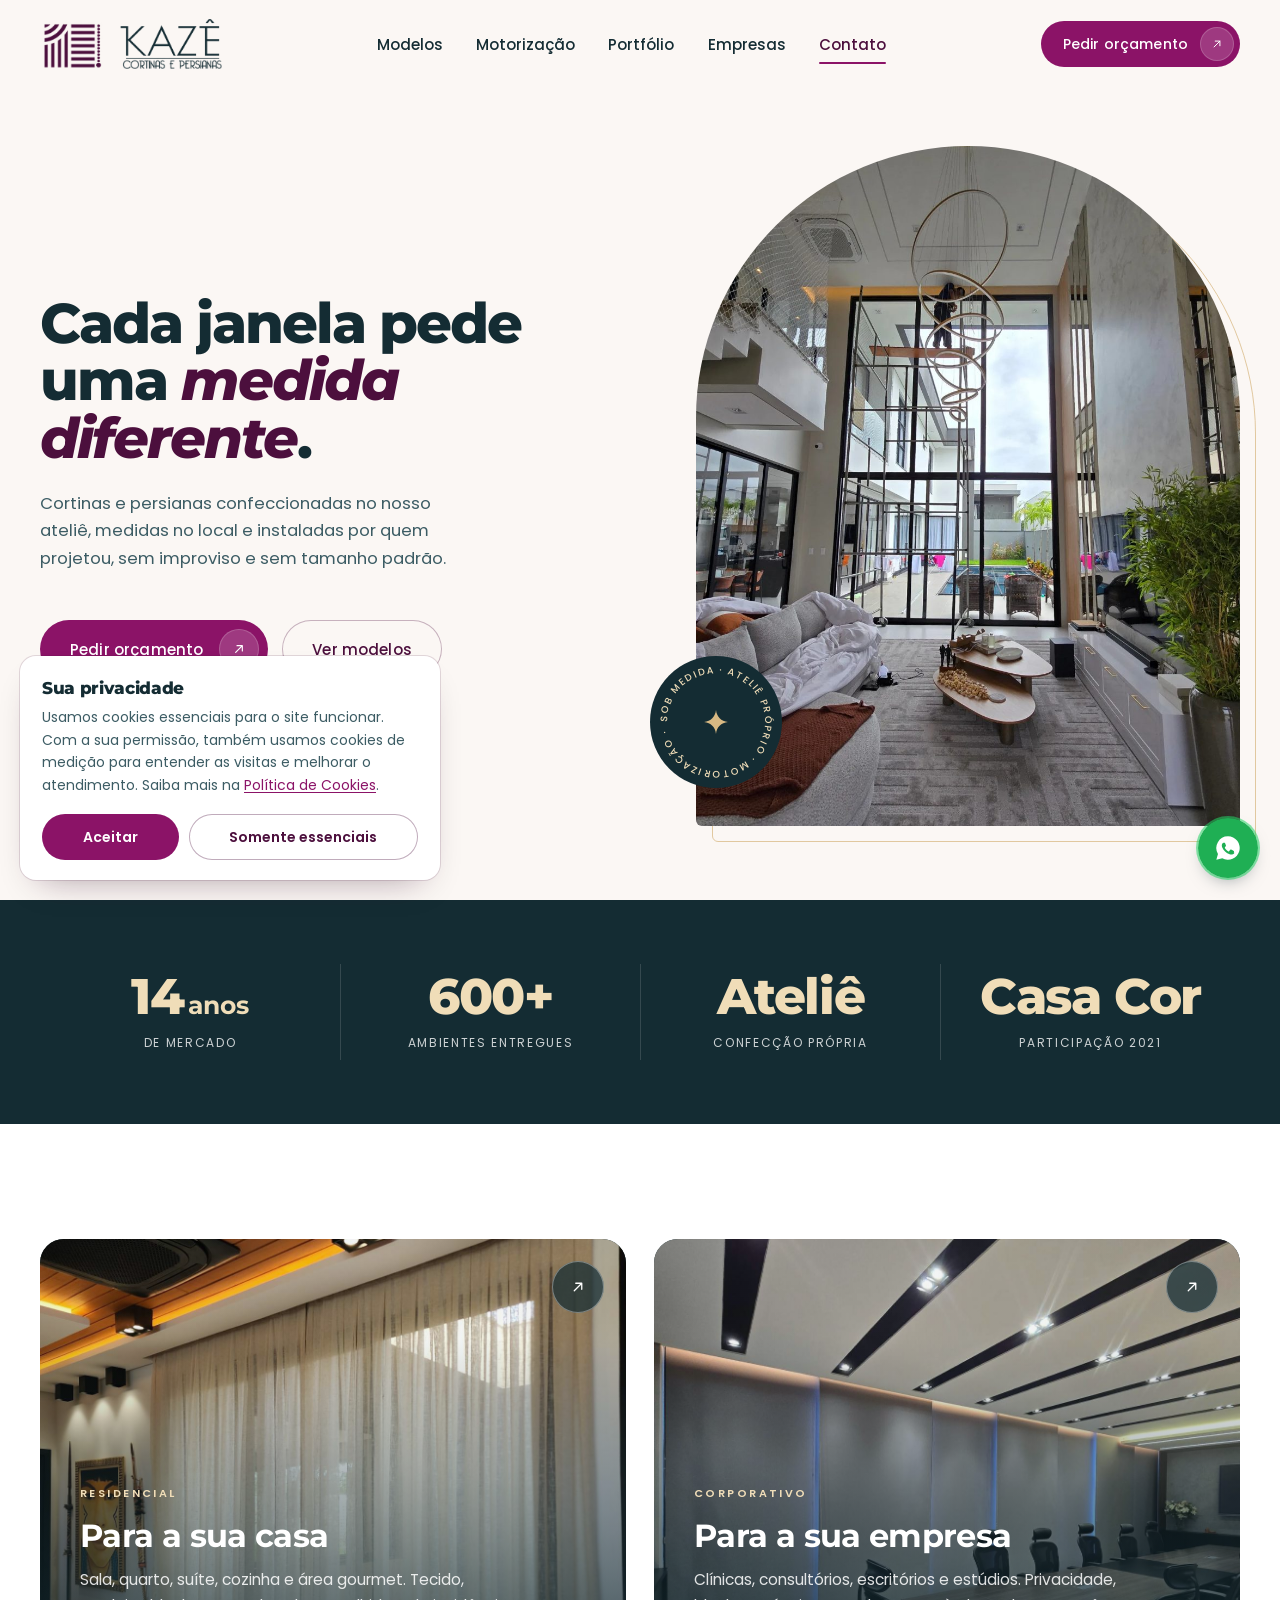
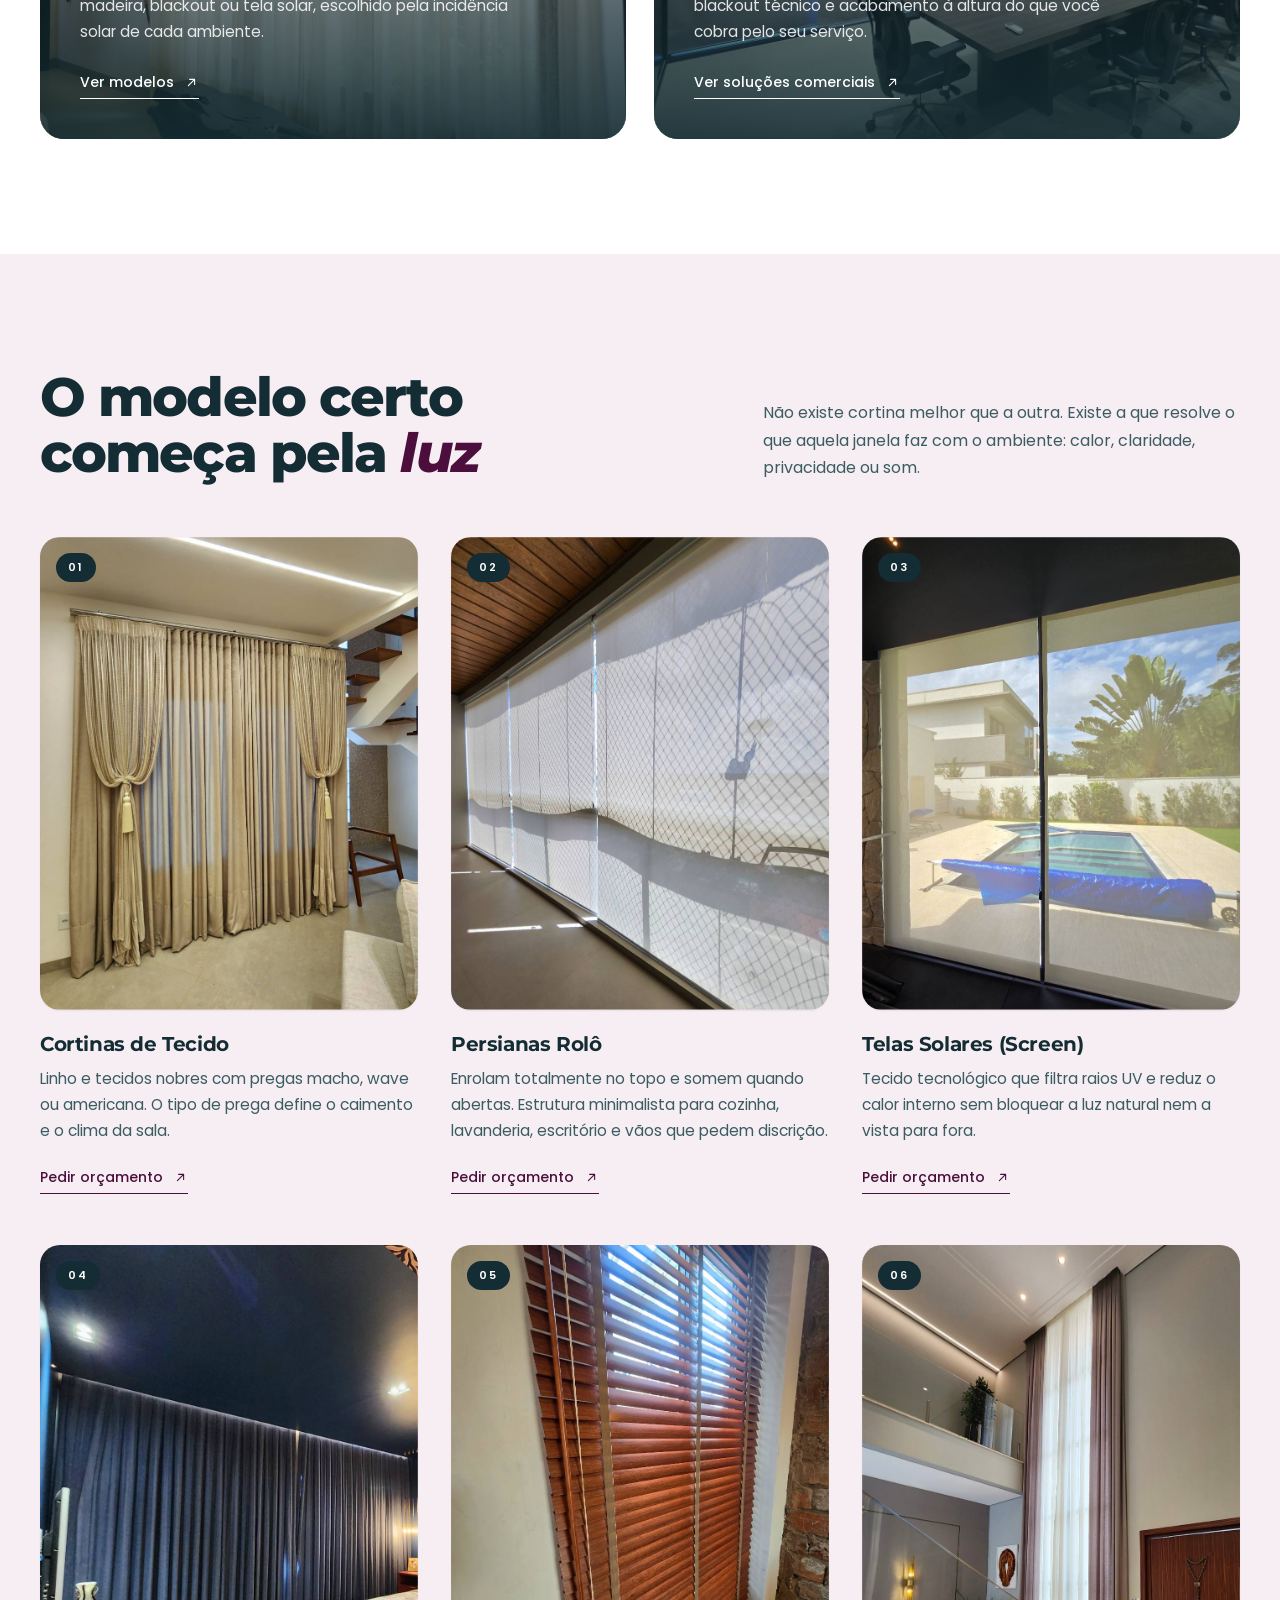
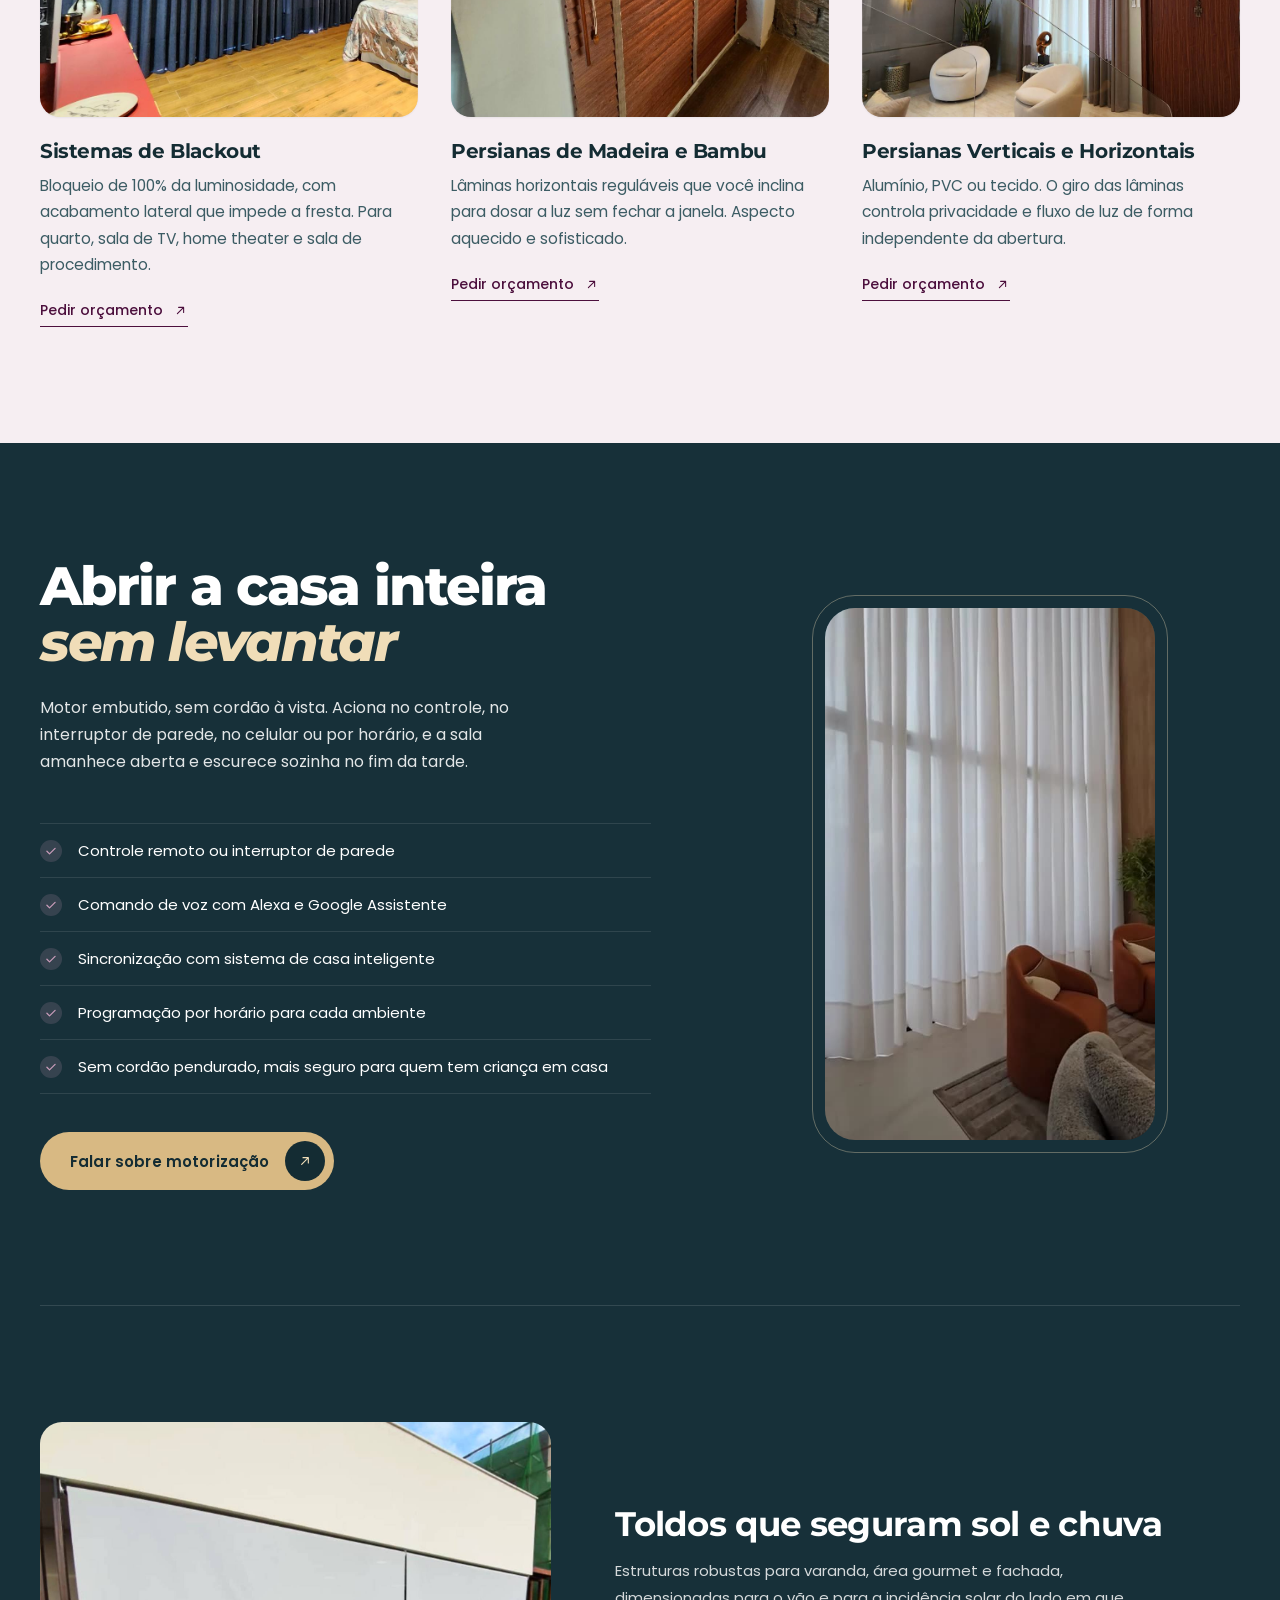
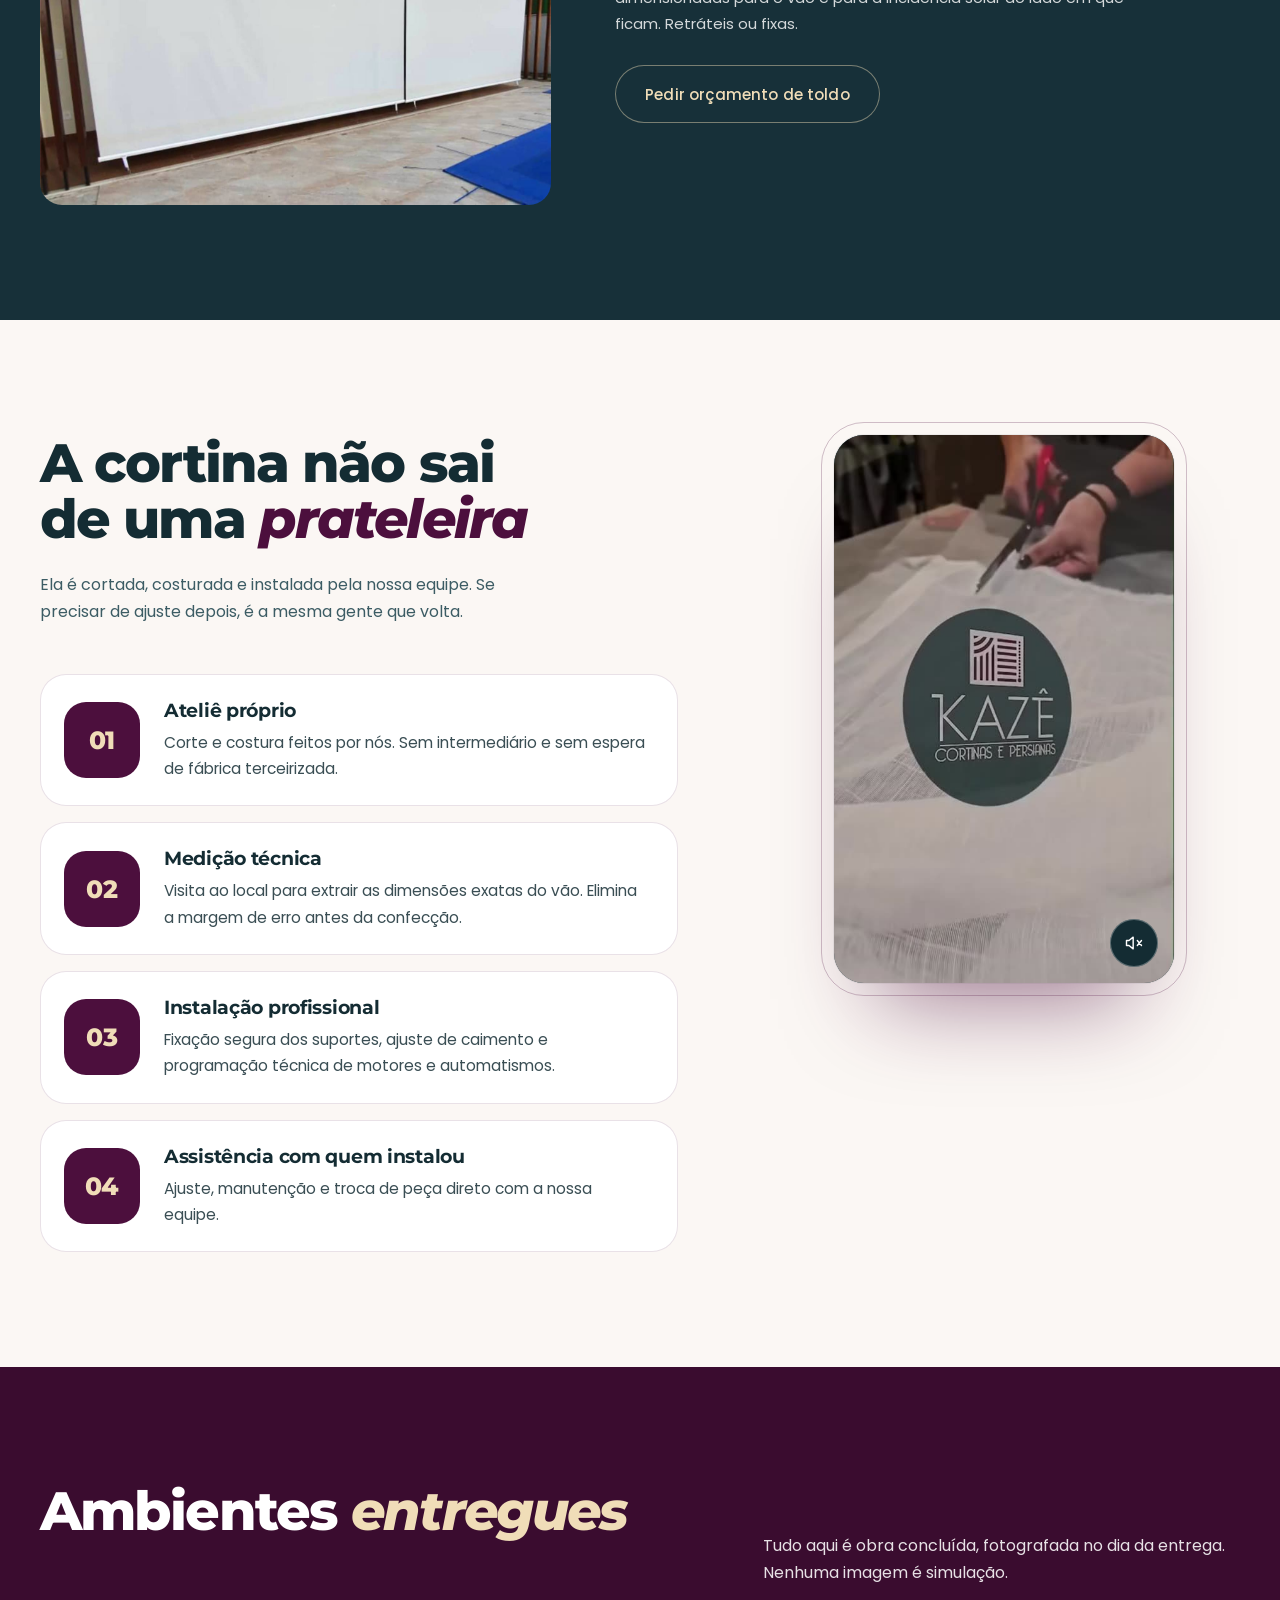
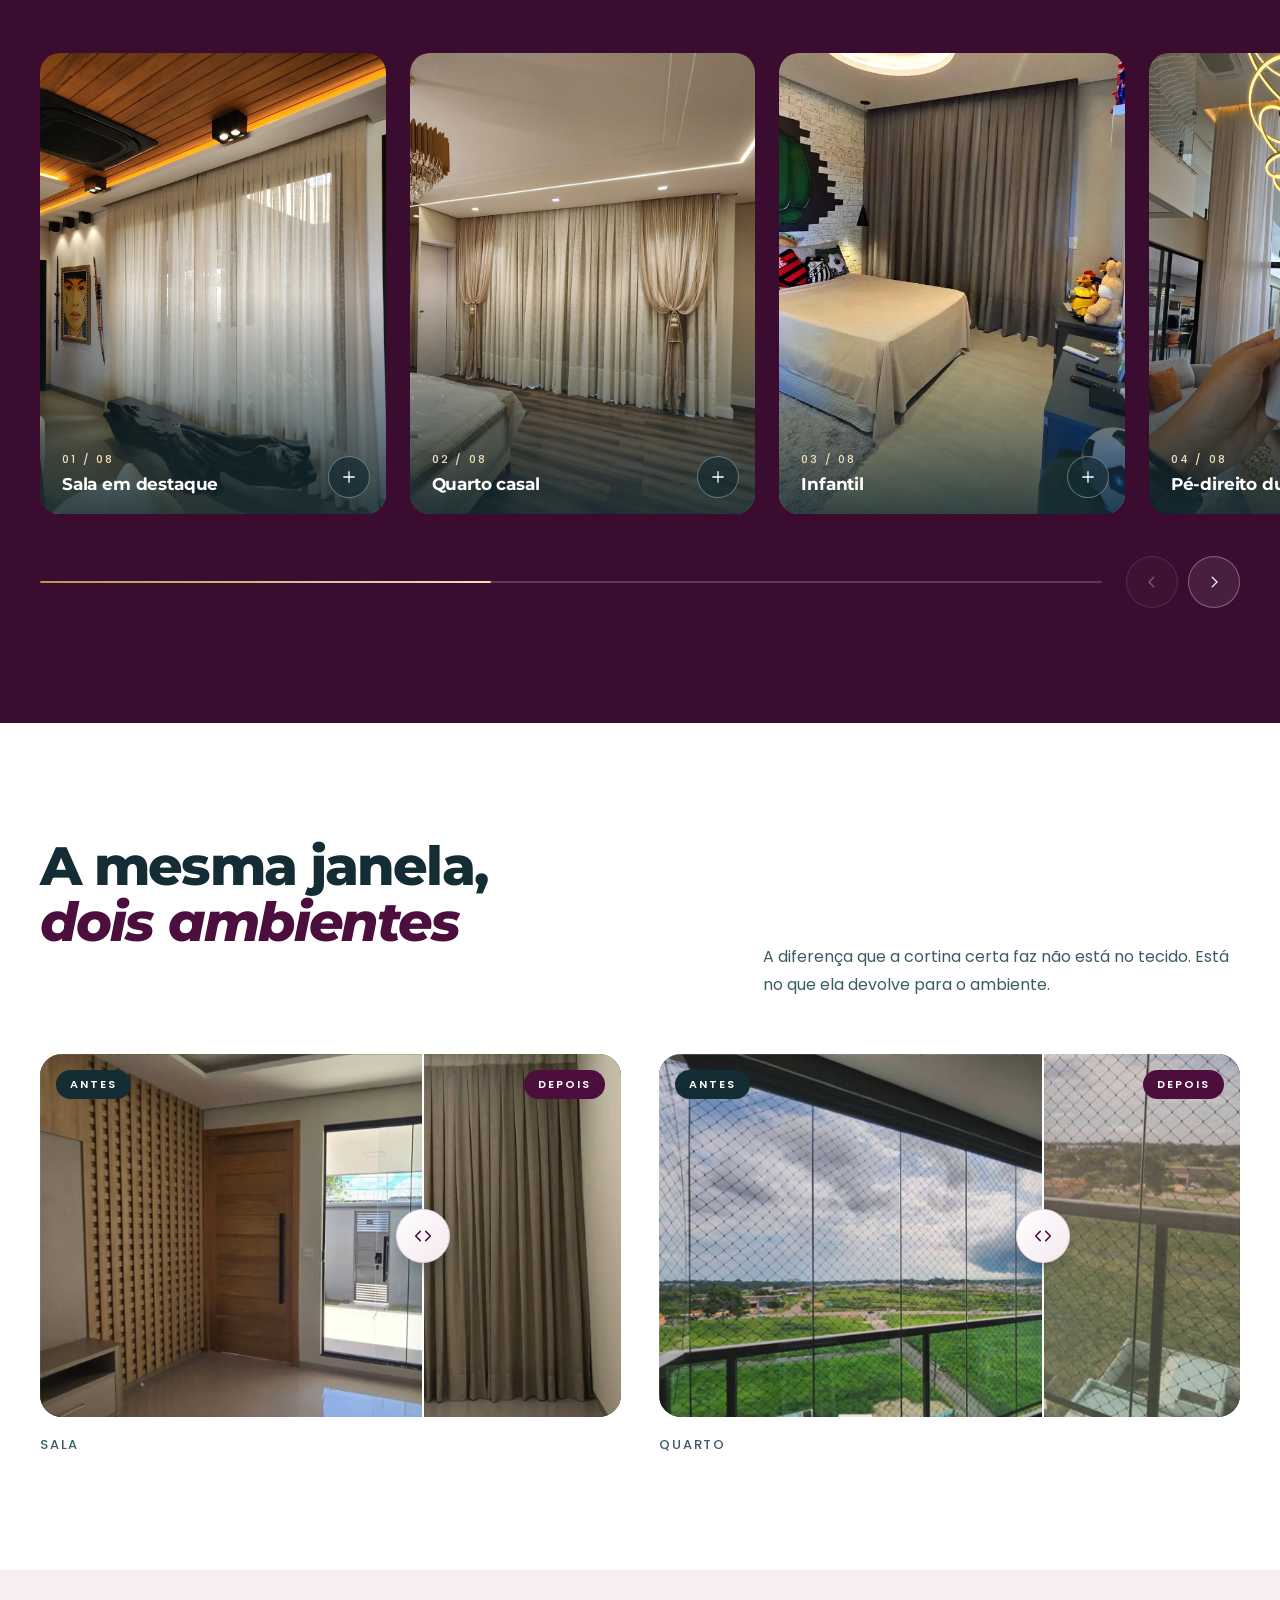
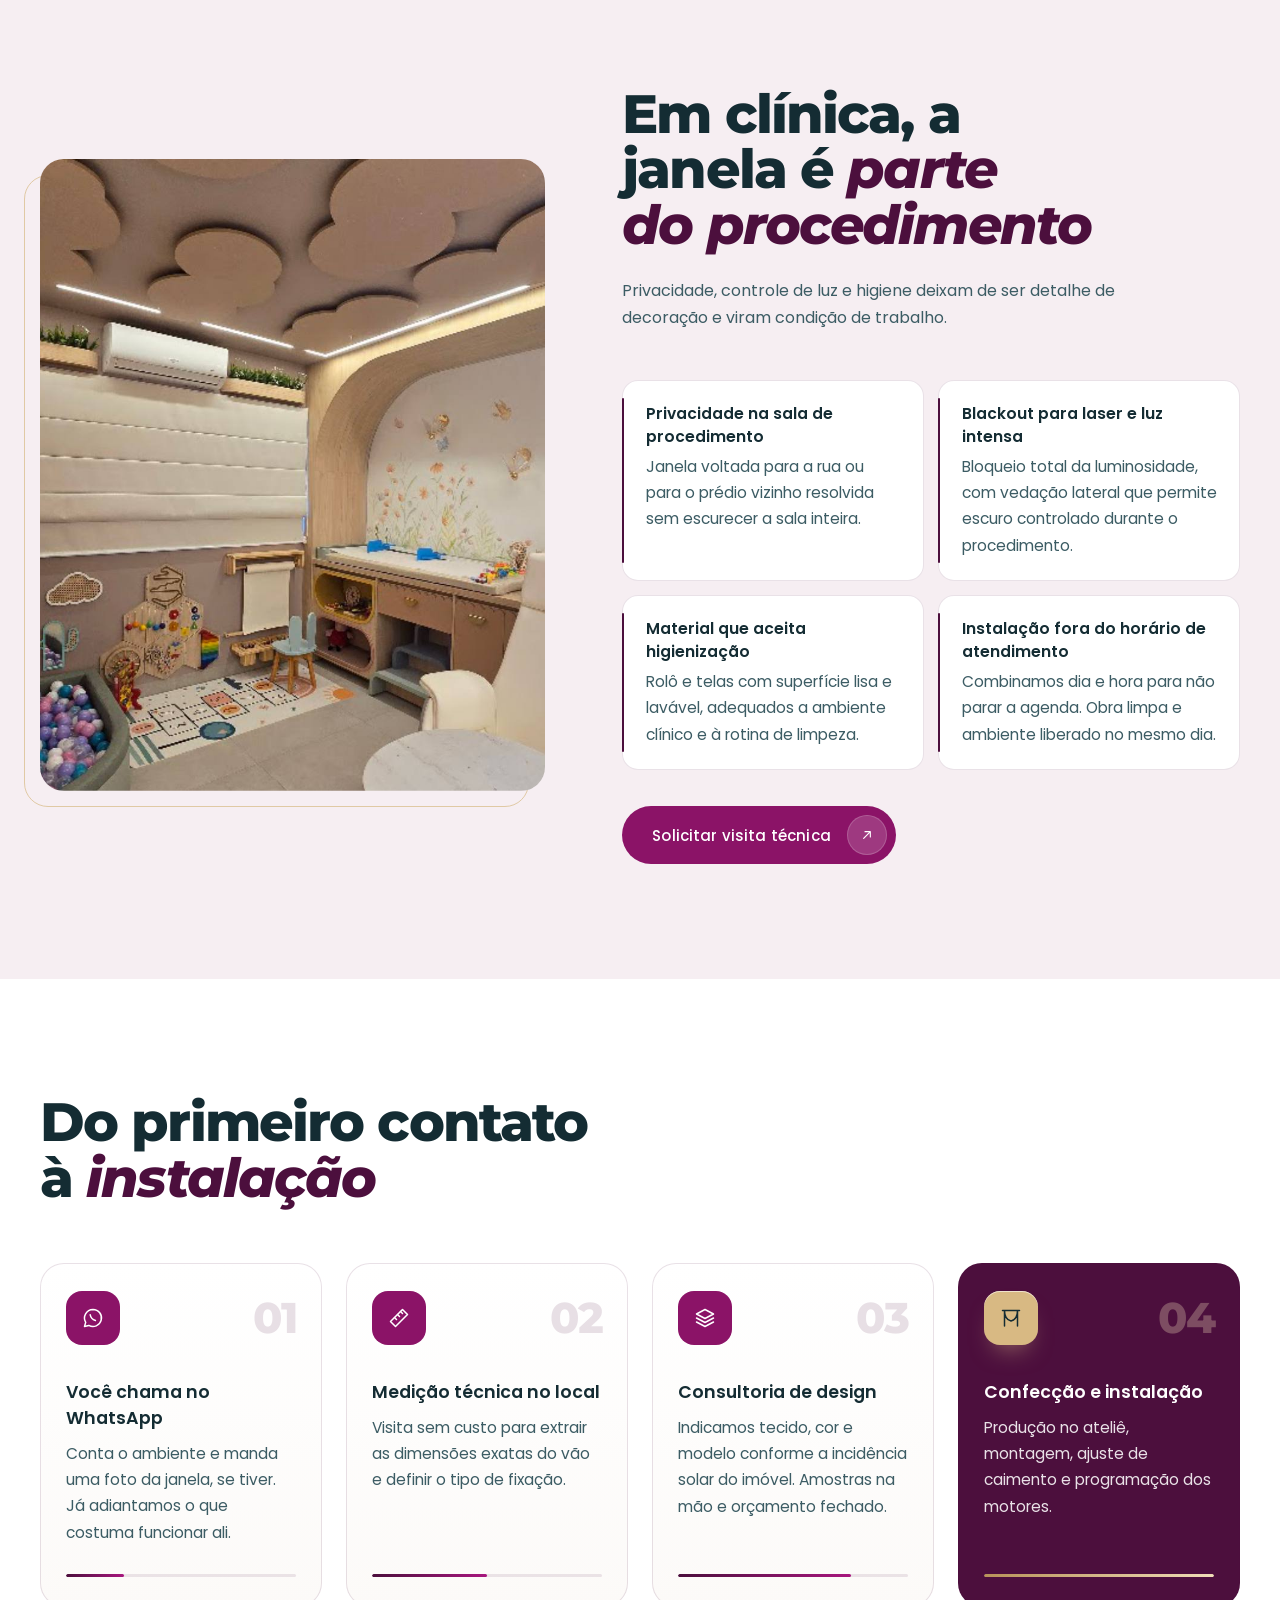
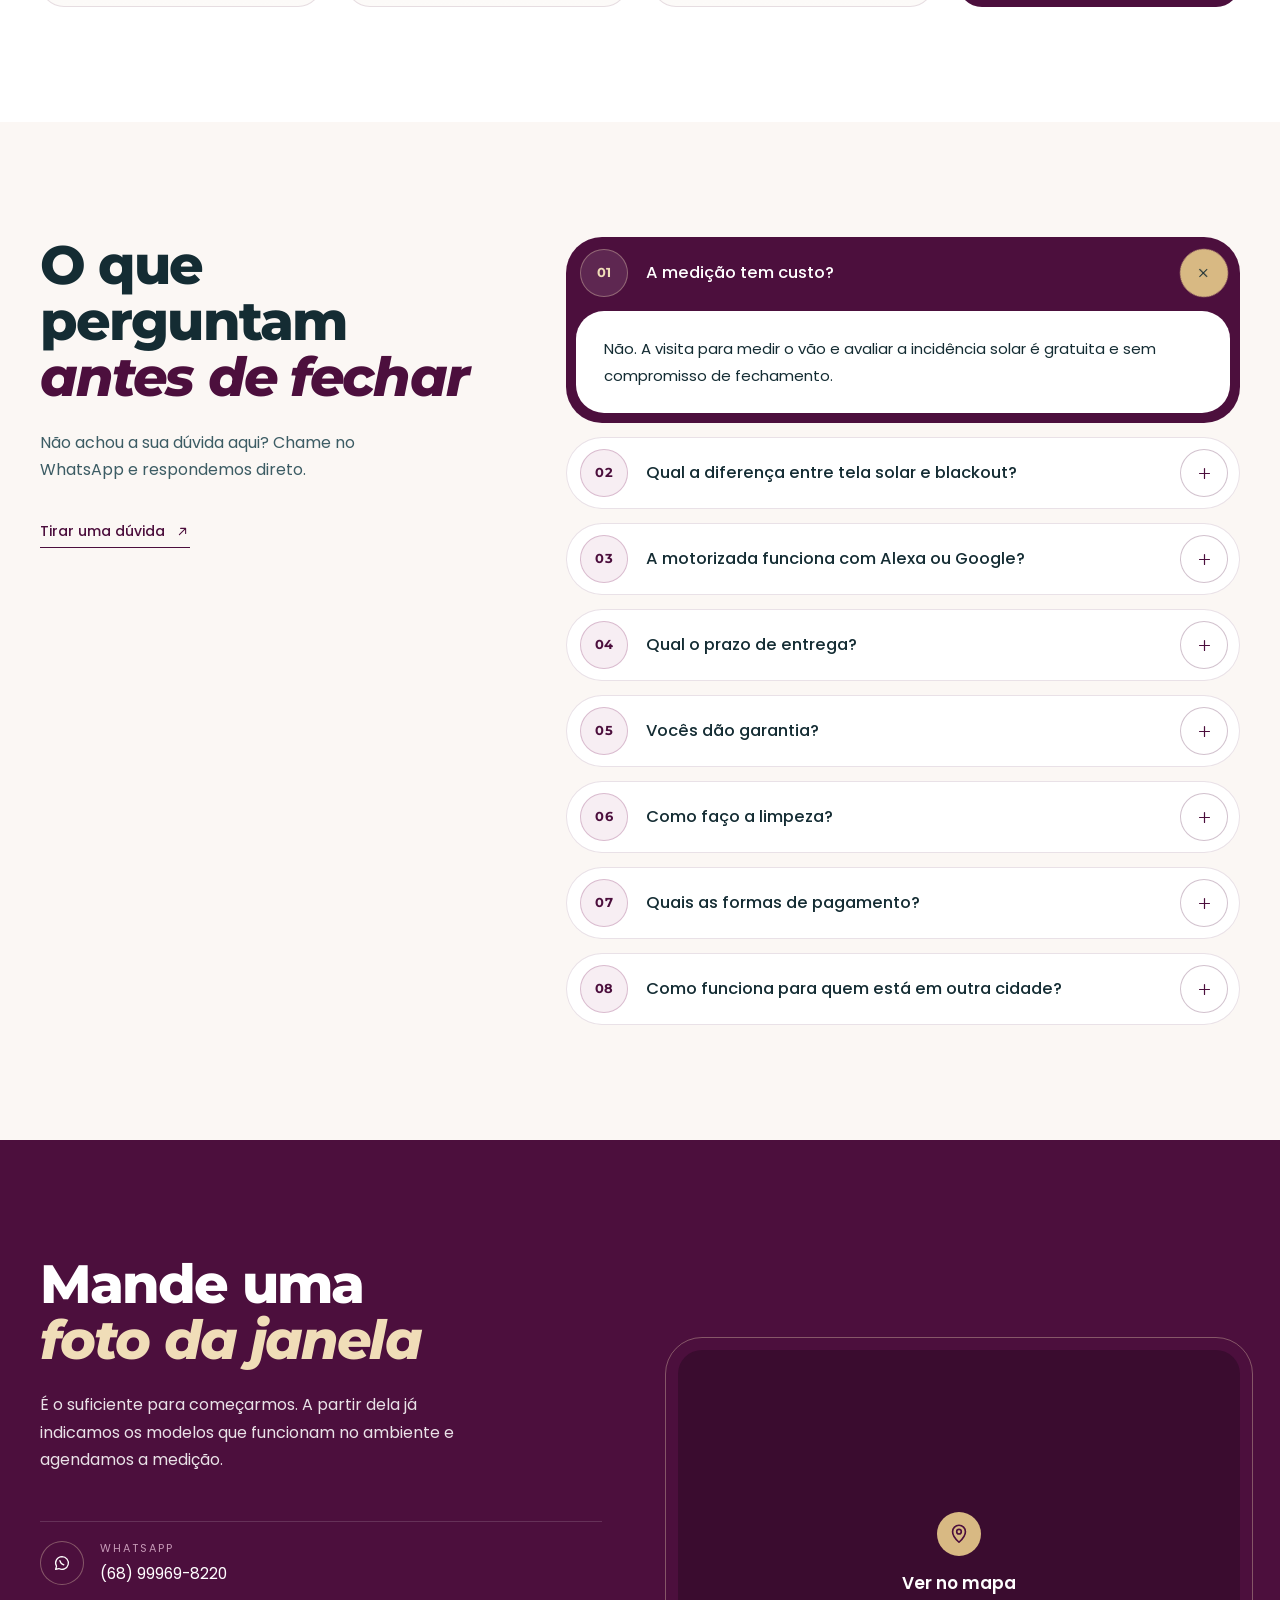
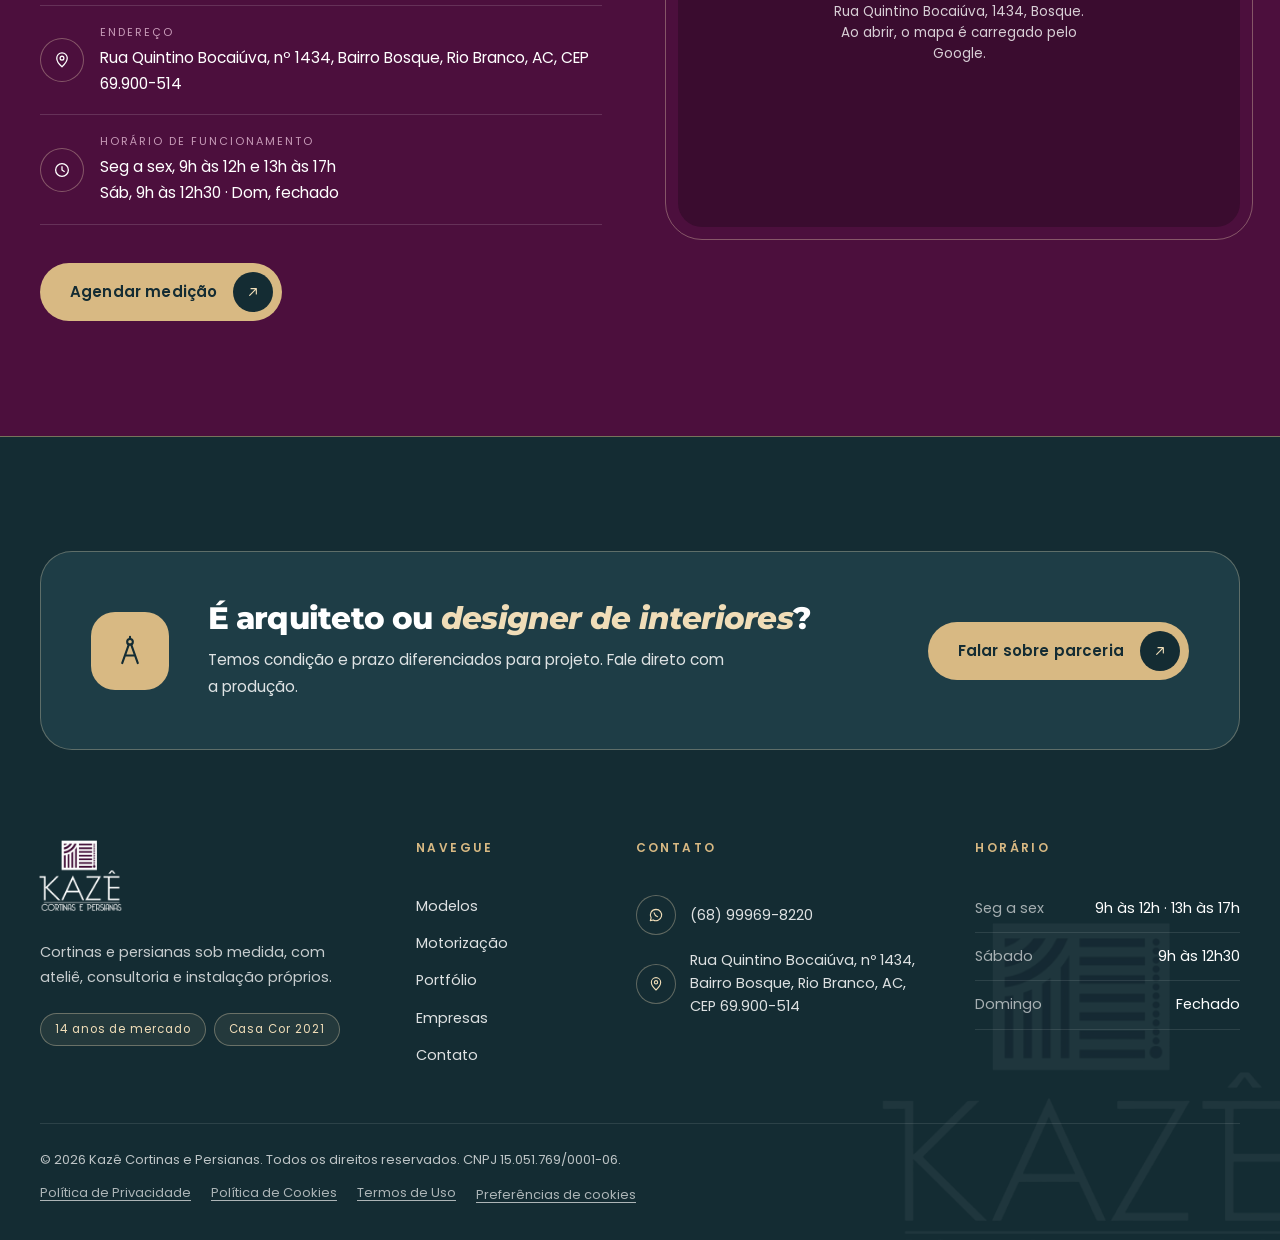
==== commit 4c3bed1e: "Barra flutuante, páginas legais LGPD e ajustes do link da bio - Barra mescla com o topo, flutua ao r" ====
--- a/index.html
+++ b/index.html
@@ -27,13 +27,12 @@
 <link rel="preload" as="image" href="uploads/a-hero.jpg" fetchpriority="high">
 <script>document.documentElement.classList.add('js')</script>
 <script>
-/* Rastreamento (padrão 2!H): preencher o ID do GTM quando o Douglas enviar. Vazio = nada carrega. */
+/* Rastreamento (padrão 2!H): preencher o ID do GTM quando o Douglas enviar.
+   Ele só carrega depois que a pessoa aceita os cookies (LGPD). */
 window.KAZE_GTM = '';
-window.dataLayer = window.dataLayer || [];
-if (window.KAZE_GTM) {
-  (function(w,d,s,l,i){w[l].push({'gtm.start':new Date().getTime(),event:'gtm.js'});var f=d.getElementsByTagName(s)[0],j=d.createElement(s);j.async=true;j.src='https://www.googletagmanager.com/gtm.js?id='+i;f.parentNode.insertBefore(j,f);})(window,document,'script','dataLayer',window.KAZE_GTM);
-}
 </script>
+<link rel="stylesheet" href="/css/kaze-comum.css">
+<script src="/js/kaze-comum.js" defer></script>
 <script type="application/ld+json">
 {
   "@context": "https://schema.org",
@@ -473,6 +472,7 @@
 .foot__hours li:first-child{padding-top:2px}
 .foot__hours span:first-child{color:rgba(255,255,255,.62)}
 .foot__hours span:last-child{text-align:right;color:#fff}
+.foot__end .legal{width:100%;color:rgba(255,255,255,.72)}
 .foot__end{display:flex;flex-wrap:wrap;align-items:center;justify-content:space-between;gap:16px;padding-top:26px;border-top:1px solid rgba(255,255,255,.1);font-size:12.5px;color:rgba(255,255,255,.58)}
 
 /* ───────── WhatsApp flutuante ───────── */
@@ -751,6 +751,53 @@
 .wa:hover{box-shadow:0 10px 20px -8px rgba(20,44,51,.55)}
 .bar__wa{box-shadow:none}
 .progress{background:var(--magenta)}
+.map{display:grid;background:#3A0C2F}
+.map__load{display:grid;place-content:center;justify-items:center;gap:14px;padding:32px;border:0;background:transparent;color:#fff;text-align:center;cursor:pointer;font-family:var(--f-ui)}
+.map__load .ico{width:44px;height:44px;padding:11px;border-radius:50%;background:var(--gold);color:var(--plum);stroke-width:1.8;transition:transform .6s var(--ease)}
+.map__load:hover .ico{transform:translateY(-3px)}
+.map__load strong{display:block;font-size:17px;font-weight:600;margin-bottom:6px}
+.map__load small{display:block;max-width:30ch;font-size:13.5px;line-height:1.55;color:rgba(255,255,255,.8)}
+
+/* Barra: no topo mescla com a primeira dobra; ao rolar se solta devagar e flutua */
+:root{--top-h:0px;--main-h:88px}
+.bar__top{display:none}
+.bar{--bar-ease:cubic-bezier(.45,0,.2,1);--bar-dur:.95s;padding:0;transition:padding var(--bar-dur) var(--bar-ease)}
+.bar__main{max-width:100%;margin-inline:auto;border-radius:0;background-color:rgba(255,255,255,0);box-shadow:0 0 0 1px rgba(76,15,61,0),0 14px 30px -18px rgba(46,9,37,0);
+  transition:max-width var(--bar-dur) var(--bar-ease),border-radius var(--bar-dur) var(--bar-ease),background-color var(--bar-dur) var(--bar-ease),box-shadow var(--bar-dur) var(--bar-ease)}
+.bar__in{transition:height var(--bar-dur) var(--bar-ease),padding var(--bar-dur) var(--bar-ease)}
+.bar__logo img{height:50px;transition:height var(--bar-dur) var(--bar-ease)}
+.bar.is-scrolled{--main-h:68px;padding-top:14px}
+.bar.is-scrolled .bar__main{max-width:min(1240px,calc(100% - 32px));border-radius:18px;background-color:#fff;
+  box-shadow:0 0 0 1px rgba(76,15,61,.1),0 14px 30px -18px rgba(46,9,37,.35)}
+.bar.is-scrolled .bar__in{width:100%;padding:0 10px 0 26px}
+.bar.is-scrolled .bar__logo img{height:40px}
+@media (max-width:940px){
+  :root{--main-h:72px}
+  .bar__logo img{height:40px}
+  .bar.is-scrolled{--main-h:60px;padding-top:10px}
+  .bar.is-scrolled .bar__main{max-width:calc(100% - 20px);border-radius:16px}
+  .bar.is-scrolled .bar__in{padding:0 8px 0 16px}
+  .bar.is-scrolled .bar__logo img{height:32px}
+}
+/* menu aberto no celular: a barra fica fixa e clara por cima do painel */
+/* Barra flutuante v2: o conteúdo nunca muda de lugar; só o fundo branco anima em volta dele */
+.bar__main,.bar.is-scrolled .bar__main{position:relative;isolation:isolate;max-width:none;border-radius:0;background:none;box-shadow:none;transition:none}
+.bar__main::before{content:"";position:absolute;z-index:-1;top:0;bottom:0;left:0;right:0;border-radius:0;
+  background-color:rgba(255,255,255,0);box-shadow:0 0 0 1px rgba(76,15,61,0),0 14px 30px -18px rgba(46,9,37,0);
+  transition:left var(--bar-dur) var(--bar-ease),right var(--bar-dur) var(--bar-ease),border-radius var(--bar-dur) var(--bar-ease),background-color .5s cubic-bezier(.3,0,.2,1),box-shadow var(--bar-dur) var(--bar-ease)}
+.bar.is-scrolled .bar__main::before{left:max(16px,calc((100% - 1252px)/2));right:max(16px,calc((100% - 1252px)/2));border-radius:18px;
+  background-color:#fff;box-shadow:0 0 0 1px rgba(76,15,61,.1),0 14px 30px -18px rgba(46,9,37,.35)}
+.bar__in,.bar.is-scrolled .bar__in{width:min(var(--shell),100% - 2*var(--gut));padding:0}
+@media (max-width:1300px){.bar.is-scrolled .bar__in{width:min(var(--shell),100% - 2*var(--gut) - 8px)}}
+@media (max-width:940px){
+  .bar.is-scrolled .bar__main::before{left:10px;right:10px;border-radius:16px}
+  .bar__in,.bar.is-scrolled .bar__in{width:calc(100% - 2*var(--gut))}
+}
+.bar:has([aria-expanded="true"]) .bar__main::before{background-color:#fff}
+/* Some ao descer depois da seção casa/empresa e volta ao subir: lento, com desfoque */
+.bar{transition:padding var(--bar-dur) var(--bar-ease),opacity 1s cubic-bezier(.4,0,.2,1),filter 1s cubic-bezier(.4,0,.2,1),transform 1.1s cubic-bezier(.4,0,.2,1)}
+.bar.is-away{opacity:0;filter:blur(12px);transform:translateY(-28px);pointer-events:none}
+@media (prefers-reduced-motion:reduce){.bar.is-away{filter:none;transform:none}}
 /* monitores baixos (1366x640, 1440x745): a primeira dobra continua inteira */
 @media (min-width:941px) and (max-height:820px){
   .hero{padding:calc(var(--bar-h) + var(--s-4)) 0 var(--s-4)}
@@ -855,17 +902,10 @@
 
 <!-- 01 BARRA -->
 <header class="bar" id="bar">
-  <div class="bar__top">
-    <div class="shell bar__top-in">
-      <span class="bar__fact"><svg class="ico"><use href="#i-pin"/></svg>Ateliê próprio em Rio Branco, Acre</span>
-      <span class="bar__fact"><svg class="ico"><use href="#i-ruler"/></svg>Medição técnica sem custo</span>
-      <span class="bar__fact bar__fact--end"><svg class="ico"><use href="#i-clock"/></svg>Seg a sex, 9h às 17h. Sáb até 12h30</span>
-    </div>
-  </div>
   <div class="bar__main">
     <div class="shell bar__in">
       <a class="bar__logo" href="#topo" aria-label="Kazê Cortinas e Persianas, voltar ao início">
-        <img src="uploads/logo-kaze-h-escuro.png" alt="Kazê Cortinas e Persianas" width="472" height="130">
+        <img src="uploads/logo-kaze-h-escuro.png" alt="Kazê Cortinas e Persianas" width="945" height="260">
       </a>
       <nav class="bar__nav" aria-label="Principal">
         <a href="#modelos">Modelos</a>
@@ -875,7 +915,6 @@
         <a href="#contato">Contato</a>
       </nav>
       <div class="bar__act">
-        <a class="bar__tel" href="https://wa.me/5568999698220?text=Ol%C3%A1!%20Vim%20pelo%20site%20e%20quero%20falar%20com%20a%20Kaz%C3%AA." data-btn="topo_telefone"><small>WhatsApp</small>(68) 99969-8220</a>
         <a class="btn btn--primary btn--sm bar__cta" href="https://wa.me/5568999698220?text=Ol%C3%A1!%20Quero%20um%20or%C3%A7amento%20de%20cortinas%20ou%20persianas." data-btn="topo_orcamento">
           <span>Pedir orçamento</span>
           <span class="btn__chip" aria-hidden="true"><svg class="ico"><use href="#i-arrow"/></svg><svg class="ico"><use href="#i-arrow"/></svg></span>
@@ -908,7 +947,6 @@
 <section class="hero" id="topo">
   <div class="shell hero__grid">
     <div class="hero__copy">
-      <p class="eyebrow reveal">Ateliê próprio em Rio Branco, Acre</p>
       <h1 class="h1" data-split>Cada janela pede uma <em>medida diferente</em>.</h1>
       <p class="hero__lead reveal" style="--i:3">Cortinas e persianas confeccionadas no nosso ateliê, medidas no local e instaladas por quem projetou, sem improviso e sem tamanho padrão.</p>
       <div class="hero__cta reveal" style="--i:4">
@@ -974,7 +1012,6 @@
   <div class="shell">
     <div class="head">
       <div class="reveal">
-        <p class="eyebrow">Modelos</p>
         <h2 class="h2">O modelo certo começa pela <em>luz</em></h2>
       </div>
       <p class="lead reveal" style="--i:1">Não existe cortina melhor que a outra. Existe a que resolve o que aquela janela faz com o ambiente: calor, claridade, privacidade ou som.</p>
@@ -1043,7 +1080,6 @@
   <div class="shell">
     <div class="motor__grid">
       <div>
-        <p class="eyebrow reveal">Motorização</p>
         <h2 class="h2 reveal" style="--i:1">Abrir a casa inteira <em>sem levantar</em></h2>
         <p class="lead reveal" style="--i:2">Motor embutido, sem cordão à vista. Aciona no controle, no interruptor de parede, no celular ou por horário, e a sala amanhece aberta e escurece sozinha no fim da tarde.</p>
         <ul class="checks reveal" style="--i:3">
@@ -1067,7 +1103,6 @@
     <div class="awning">
       <div class="awning__media curtain reveal"><img src="uploads/a-toldo.jpg" alt="Toldo externo" width="1401" height="1051" loading="lazy" decoding="async"></div>
       <div class="awning__body reveal" style="--i:1">
-        <p class="eyebrow">Área externa</p>
         <h3>Toldos que seguram sol e chuva</h3>
         <p>Estruturas robustas para varanda, área gourmet e fachada, dimensionadas para o vão e para a incidência solar do lado em que ficam. Retráteis ou fixas.</p>
         <a class="btn btn--ghost btn--ghost-gold" href="https://wa.me/5568999698220?text=Ol%C3%A1!%20Tenho%20interesse%20em%20Toldos%20externos.%20Pode%20me%20passar%20um%20or%C3%A7amento%3F" data-btn="toldo"><span>Pedir orçamento de toldo</span></a>
@@ -1080,7 +1115,6 @@
 <section class="why">
   <div class="shell why__grid">
     <div>
-      <p class="eyebrow reveal">Por que a Kazê</p>
       <h2 class="h2 reveal" style="--i:1">A cortina não sai de uma <em>prateleira</em></h2>
       <p class="lead reveal" style="--i:2">Ela é cortada, costurada e instalada pela nossa equipe. Se precisar de ajuste depois, é a mesma gente que volta.</p>
       <ol class="why__list">
@@ -1106,7 +1140,6 @@
 <section class="work" id="portfolio">
   <div class="shell">
     <div class="head head--center reveal">
-      <p class="eyebrow">Portfólio</p>
       <h2 class="h2">Ambientes <em>entregues</em></h2>
       <p class="lead">Tudo aqui é obra concluída, fotografada no dia da entrega. Nenhuma imagem é simulação.</p>
     </div>
@@ -1141,7 +1174,6 @@
 <section class="ba-sec">
   <div class="shell">
     <div class="head head--center reveal">
-      <p class="eyebrow">Antes e depois</p>
       <h2 class="h2">A mesma janela, <em>dois ambientes</em></h2>
       <p class="lead">A diferença que a cortina certa faz não está no tecido. Está no que ela devolve para o ambiente.</p>
     </div>
@@ -1177,7 +1209,6 @@
       <div class="curtain"><img src="uploads/a-clinica.jpg" alt="Consultório com persianas Kazê" width="1401" height="1051" loading="lazy" decoding="async"></div>
     </div>
     <div>
-      <p class="eyebrow reveal">Clínicas e empresas</p>
       <h2 class="h2 reveal" style="--i:1">Em clínica, a janela é <em>parte do procedimento</em></h2>
       <p class="lead reveal" style="--i:2">Privacidade, controle de luz e higiene deixam de ser detalhe de decoração e viram condição de trabalho.</p>
       <div class="biz__list">
@@ -1200,7 +1231,6 @@
 <section class="how">
   <div class="shell">
     <div class="head head--center reveal">
-      <p class="eyebrow">Como funciona</p>
       <h2 class="h2">Do primeiro contato à <em>instalação</em></h2>
     </div>
     <ol class="how__grid">
@@ -1217,7 +1247,6 @@
 <section class="faq">
   <div class="shell faq__grid">
     <div class="faq__side reveal">
-      <p class="eyebrow">Dúvidas frequentes</p>
       <h2 class="h2">O que perguntam <em>antes de fechar</em></h2>
       <p class="lead">Não achou a sua dúvida aqui? Chame no WhatsApp e respondemos direto.</p>
       <a class="link" href="https://wa.me/5568999698220?text=Oi!%20Pode%20me%20ajudar%20com%20uma%20d%C3%BAvida%20sobre%20cortinas%3F" data-btn="duvida">Tirar uma dúvida <svg class="ico"><use href="#i-arrow"/></svg></a>
@@ -1242,7 +1271,6 @@
 <section class="contact spot on-dark" id="contato">
   <div class="shell contact__grid">
     <div>
-      <p class="eyebrow reveal">Vamos medir</p>
       <h2 class="h2 reveal" style="--i:1">Mande uma <em>foto da janela</em></h2>
       <p class="lead reveal" style="--i:2">É o suficiente para começarmos. A partir dela já indicamos os modelos que funcionam no ambiente e agendamos a medição.</p>
       <ul class="info reveal" style="--i:3">
@@ -1257,8 +1285,9 @@
         </a>
       </div>
     </div>
-    <div class="map reveal" style="--i:2">
-      <iframe title="Mapa: Kazê Cortinas e Persianas" loading="lazy" referrerpolicy="no-referrer-when-downgrade" src="https://maps.google.com/maps?q=Rua%20Quintino%20Bocai%C3%BAva%2C%201434%2C%20Bairro%20Bosque%2C%20Rio%20Branco%2C%20AC%2C%20CEP%2069.900-514&amp;output=embed"></iframe>
+    <div class="map reveal" style="--i:2" data-map>
+      <button class="map__load" type="button" data-btn="abrir_mapa"><svg class="ico"><use href="#i-pin"/></svg><span><strong>Ver no mapa</strong><small>Rua Quintino Bocaiúva, 1434, Bosque. Ao abrir, o mapa é carregado pelo Google.</small></span></button>
+      <iframe title="Mapa: Kazê Cortinas e Persianas" referrerpolicy="no-referrer-when-downgrade" hidden data-src="https://maps.google.com/maps?q=Rua%20Quintino%20Bocai%C3%BAva%2C%201434%2C%20Bairro%20Bosque%2C%20Rio%20Branco%2C%20AC%2C%20CEP%2069.900-514&amp;output=embed"></iframe>
     </div>
   </div>
 </section>
@@ -1271,7 +1300,6 @@
     <div class="partner reveal">
       <span class="partner__ic" aria-hidden="true"><svg class="ico"><use href="#i-compass"/></svg></span>
       <div class="partner__txt">
-        <p class="eyebrow">Parceria profissional</p>
         <h2>É arquiteto ou <em>designer de interiores</em>?</h2>
         <p>Temos condição e prazo diferenciados para projeto. Fale direto com a produção.</p>
       </div>
@@ -1309,7 +1337,15 @@
       </div>
     </div>
     <div class="foot__end">
-      <span>Kazê Cortinas e Persianas · CNPJ 15.051.769/0001-06</span>
+    <div class="legal">
+      <p class="legal__c">© 2026 Kazê Cortinas e Persianas. Todos os direitos reservados. CNPJ 15.051.769/0001-06.</p>
+      <ul class="legal__links">
+        <li><a href="/politica-de-privacidade/">Política de Privacidade</a></li>
+        <li><a href="/politica-de-cookies/">Política de Cookies</a></li>
+        <li><a href="/termos-de-uso/">Termos de Uso</a></li>
+        <li><button type="button" data-cookies>Preferências de cookies</button></li>
+      </ul>
+    </div>
     </div>
   </div>
   <img class="foot__mark" src="uploads/LOGO%20RODAP%C3%89.png" alt="" aria-hidden="true" width="500" height="500" loading="lazy">
@@ -1394,8 +1430,10 @@
     bar.classList.toggle('is-scrolled', y > 40);
     if (plx && !still && y < innerHeight * 1.2) plx.style.transform = 'translate3d(0,' + (y * 0.05).toFixed(1) + 'px,0)';
     stack();
-    if (Math.abs(y - lastY) > 6) {
-      bar.classList.toggle('is-away', y > lastY && y > 140 && !bar.querySelector('[aria-expanded="true"]'));
+    if (Math.abs(y - lastY) > 10) {
+      const doors = document.querySelector('.doors');
+      const after = doors ? doors.offsetTop + doors.offsetHeight - 80 : 900;
+      bar.classList.toggle('is-away', y > lastY && y > after && !bar.querySelector('[aria-expanded="true"]'));
       lastY = y;
     }
   };
@@ -1405,33 +1443,11 @@
   bar.addEventListener('focusin', () => bar.classList.remove('is-away'));
   frame();
 
-  /* Rolagem suave da roda do mouse (sem biblioteca). Solta o controle ao
-     pegar a barra lateral, usar o teclado, tocar na tela ou clicar num link. */
-  const fine = matchMedia('(hover: hover) and (pointer: fine)').matches;
-  if (fine && !still) {
-    let target = scrollY, cur = scrollY, running = false, own = false;
-    const maxY = () => root.scrollHeight - innerHeight;
-    const loop = () => {
-      cur += (target - cur) * 0.12;
-      if (Math.abs(target - cur) < 0.6) { cur = target; running = false; }
-      own = true; window.scrollTo({ top: cur, behavior: 'instant' });
-      if (running) requestAnimationFrame(loop);
-    };
-    const free = () => { running = false; target = cur = scrollY; };
-    addEventListener('wheel', (e) => {
-      if (e.ctrlKey || Math.abs(e.deltaX) > Math.abs(e.deltaY)) return;
-      if (e.target.closest && e.target.closest('dialog[open], .menu.is-open, iframe')) return;
-      e.preventDefault();
-      const d = e.deltaMode === 1 ? e.deltaY * 40 : e.deltaMode === 2 ? e.deltaY * innerHeight : e.deltaY;
-      if (!running) cur = target = scrollY;
-      target = Math.max(0, Math.min(maxY(), target + d));
-      if (!running) { running = true; requestAnimationFrame(loop); }
-    }, { passive: false });
-    addEventListener('scroll', () => { if (own) { own = false; return; } if (!running) target = cur = scrollY; }, { passive: true });
-    addEventListener('pointerdown', free, { passive: true });
-    addEventListener('keydown', free);
-    addEventListener('touchstart', free, { passive: true });
-  }
+  /* Mapa: só carrega quando a pessoa pede */
+  const map = $('[data-map]');
+  if (map) $('.map__load', map).addEventListener('click', () => {
+    const f = $('iframe', map); f.src = f.dataset.src; f.hidden = false; $('.map__load', map).remove();
+  });
 
   /* UTM: repassa a origem da visita para a mensagem do WhatsApp e registra o clique */
   const qs = new URLSearchParams(location.search);
--- a/css/kaze-comum.css
+++ b/css/kaze-comum.css
@@ -0,0 +1,23 @@
+/* Kazê: aviso de cookies e rodapé legal, comuns a todas as páginas */
+.ck{position:fixed;z-index:1500;left:20px;bottom:20px;width:min(420px,calc(100% - 40px));padding:22px 22px 20px;border-radius:16px;background:#fff;color:#142C33;font-family:'Poppins',sans-serif;box-shadow:0 0 0 1px rgba(76,15,61,.14),0 16px 34px -20px rgba(46,9,37,.45);opacity:0;transform:translateY(16px);transition:opacity .5s cubic-bezier(.22,1,.36,1),transform .7s cubic-bezier(.22,1,.36,1)}
+.ck.is-on{opacity:1;transform:none}
+.ck__t{margin:0 0 8px;font-family:'Montserrat',sans-serif;font-weight:800;font-size:17px;letter-spacing:-.02em}
+.ck__p{margin:0 0 18px;font-size:14px;line-height:1.6;color:#3C5C64}
+.ck__p a{color:#8B1367;text-decoration:underline;text-underline-offset:2px}
+.ck__b{display:flex;gap:10px;flex-wrap:wrap}
+.ck__b button{flex:1 1 auto;min-height:46px;padding:0 20px;border:0;border-radius:999px;font-family:'Poppins',sans-serif;font-size:14px;font-weight:600;cursor:pointer;transition:background .5s cubic-bezier(.22,1,.36,1),color .5s,box-shadow .5s}
+.ck__ok{background:#8B1367;color:#fff}
+.ck__ok:hover{background:#4C0F3D}
+.ck__no{background:transparent;color:#4C0F3D;box-shadow:inset 0 0 0 1px rgba(76,15,61,.35)}
+.ck__no:hover{box-shadow:inset 0 0 0 1px #4C0F3D;background:#F6EEF2}
+.ck button:focus-visible{outline:2px solid #8B1367;outline-offset:3px}
+@media (max-width:640px){.ck{left:12px;right:12px;bottom:12px;width:auto}}
+
+/* rodapé legal */
+.legal{display:flex;flex-wrap:wrap;align-items:center;justify-content:space-between;gap:12px 24px;font-size:13px;line-height:1.6}
+.legal__c{margin:0}
+.legal__links{display:flex;flex-wrap:wrap;gap:6px 20px;margin:0;padding:0;list-style:none}
+.legal__links a,.legal__links button{padding:2px 0;border:0;background:none;font:inherit;color:inherit;text-decoration:underline;text-decoration-color:currentColor;text-underline-offset:3px;text-decoration-thickness:1px;cursor:pointer;opacity:.9;transition:opacity .4s}
+.legal__links a:hover,.legal__links button:hover{opacity:1}
+@media (max-width:640px){.legal{flex-direction:column;align-items:flex-start}}
+@media (prefers-reduced-motion:reduce){.ck{transition:none}}
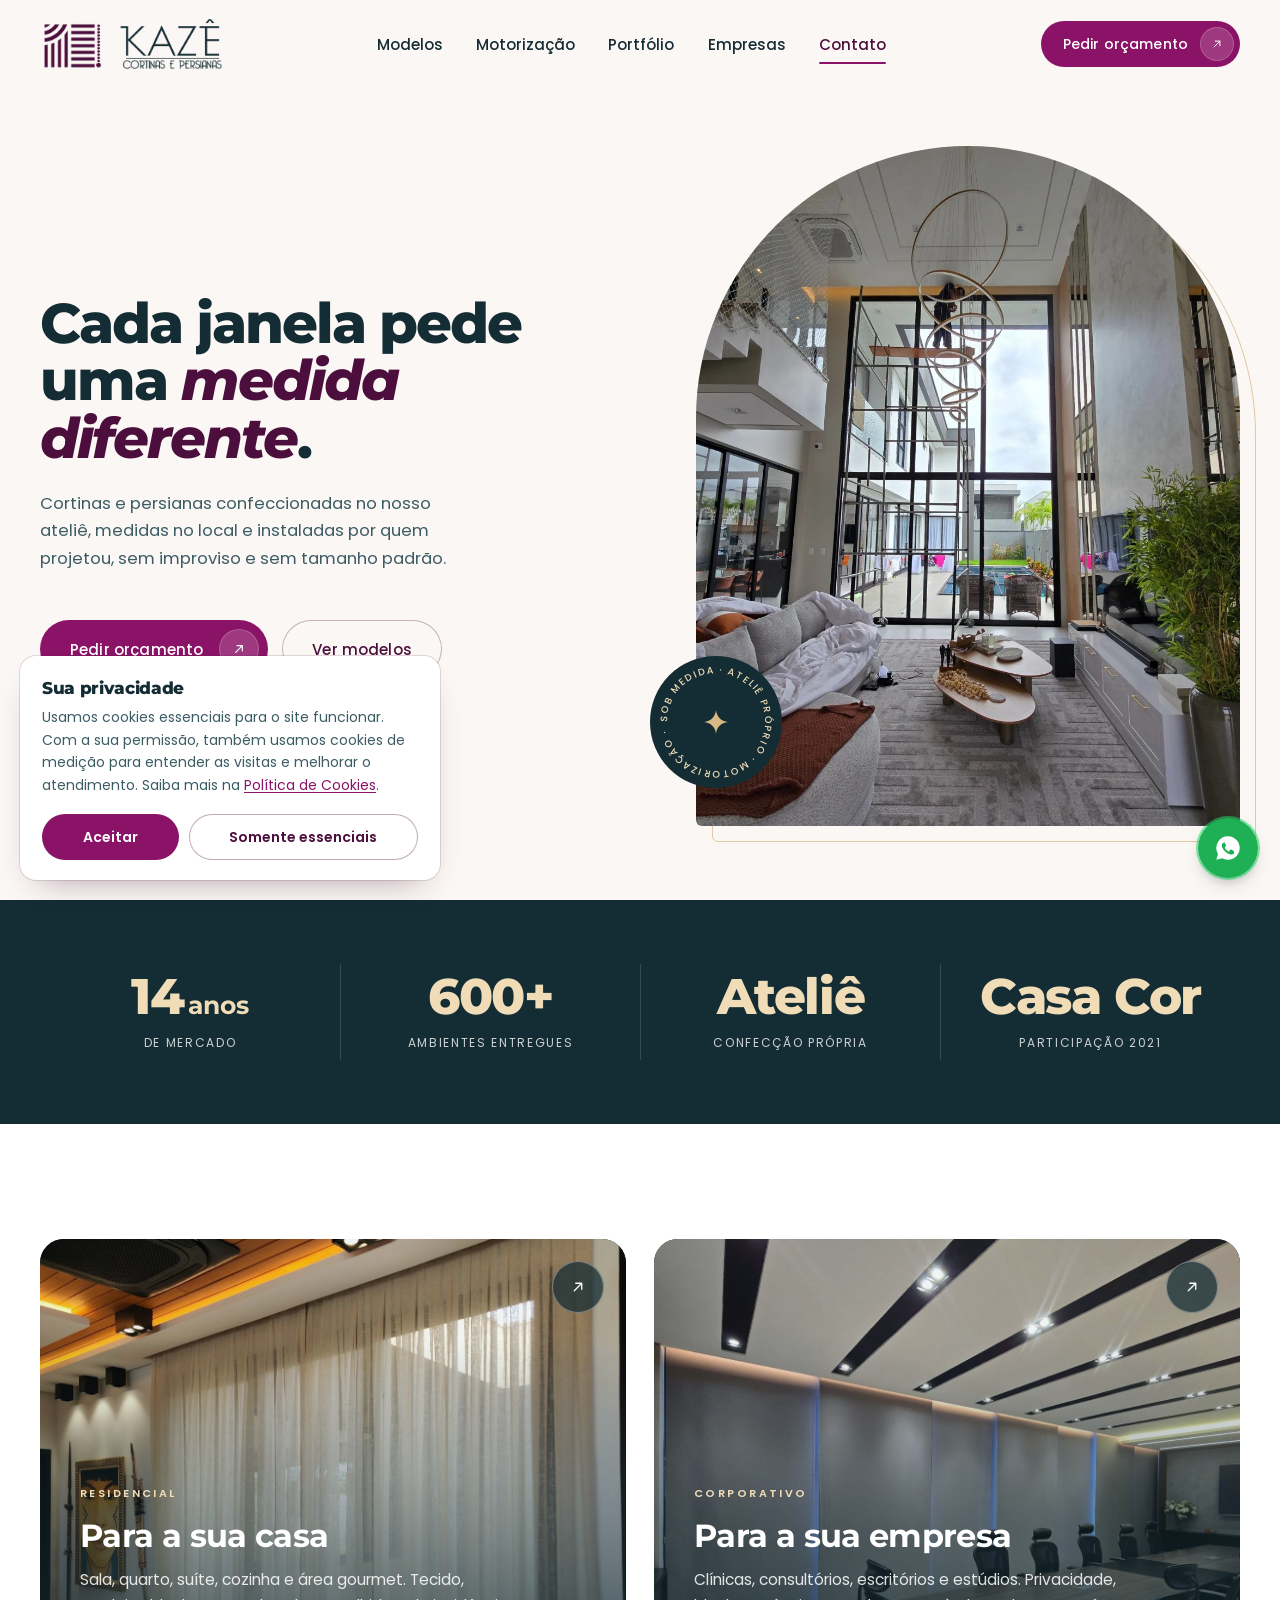
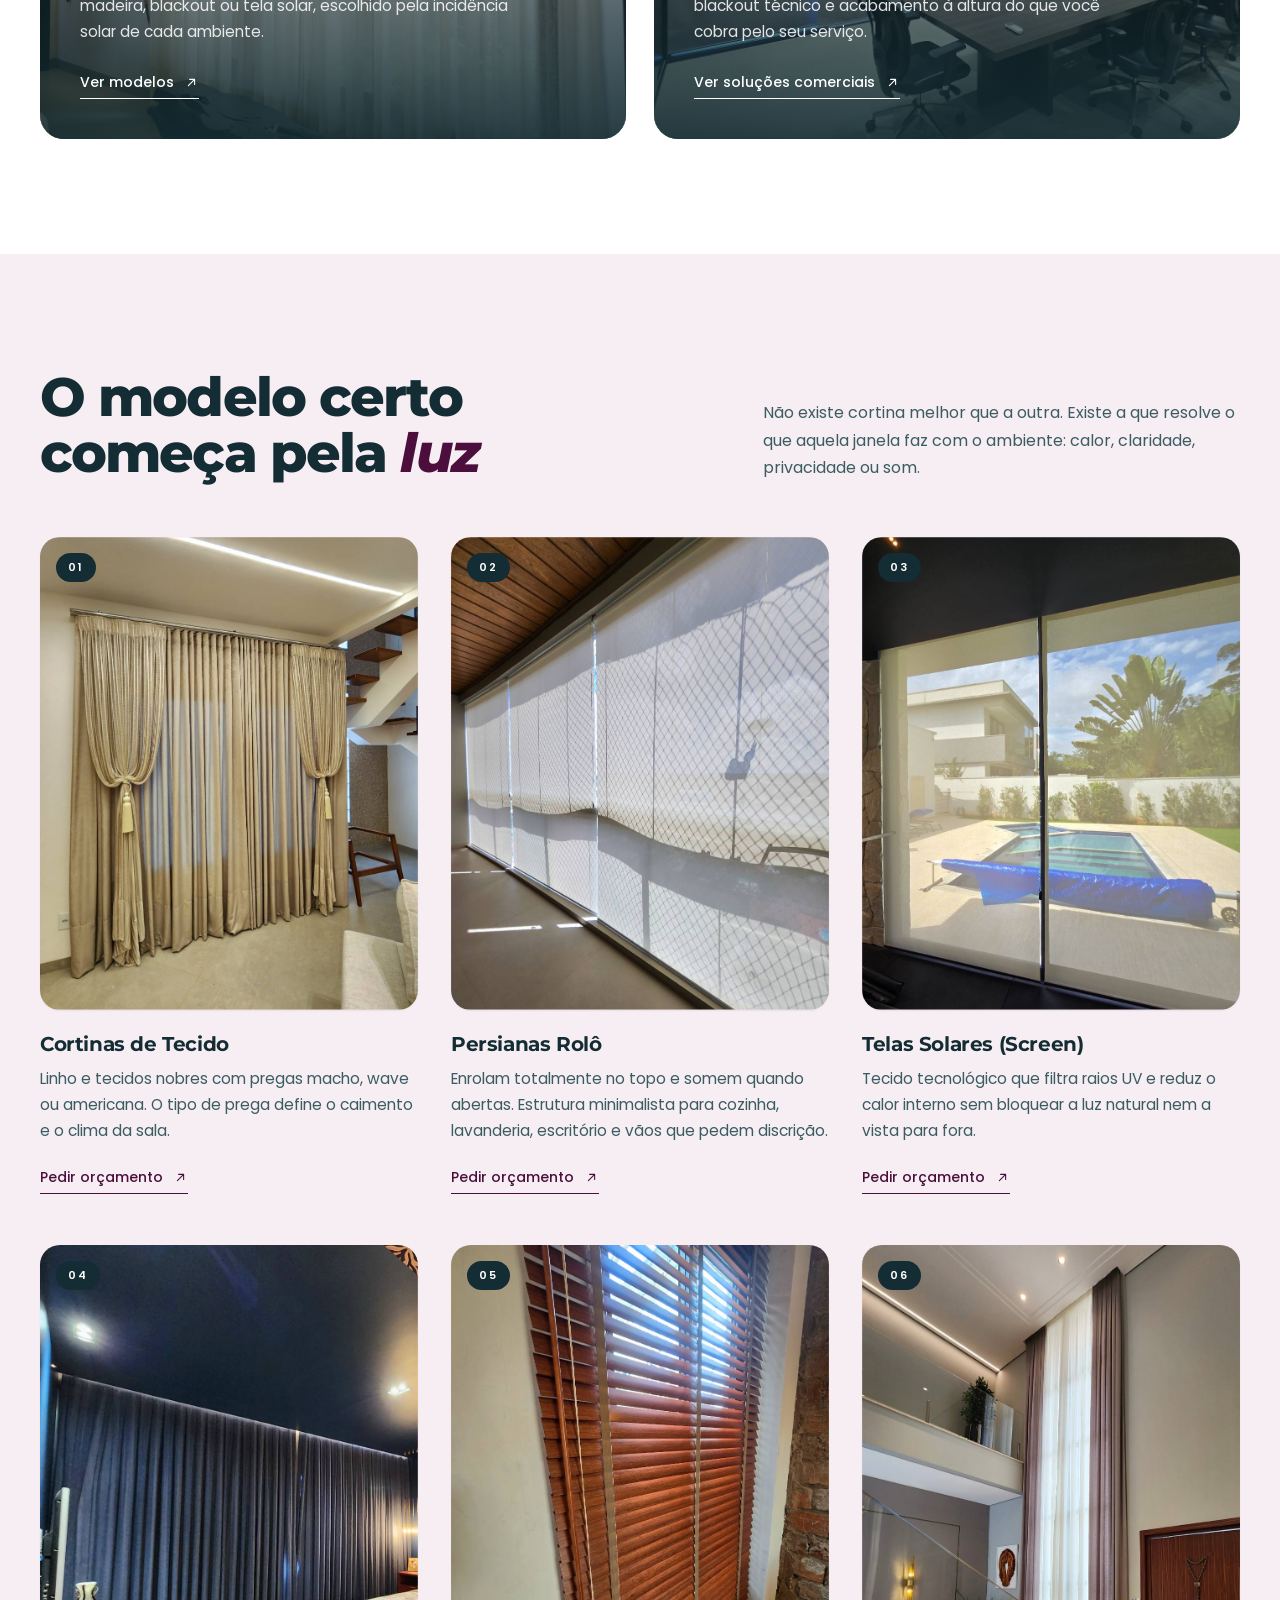
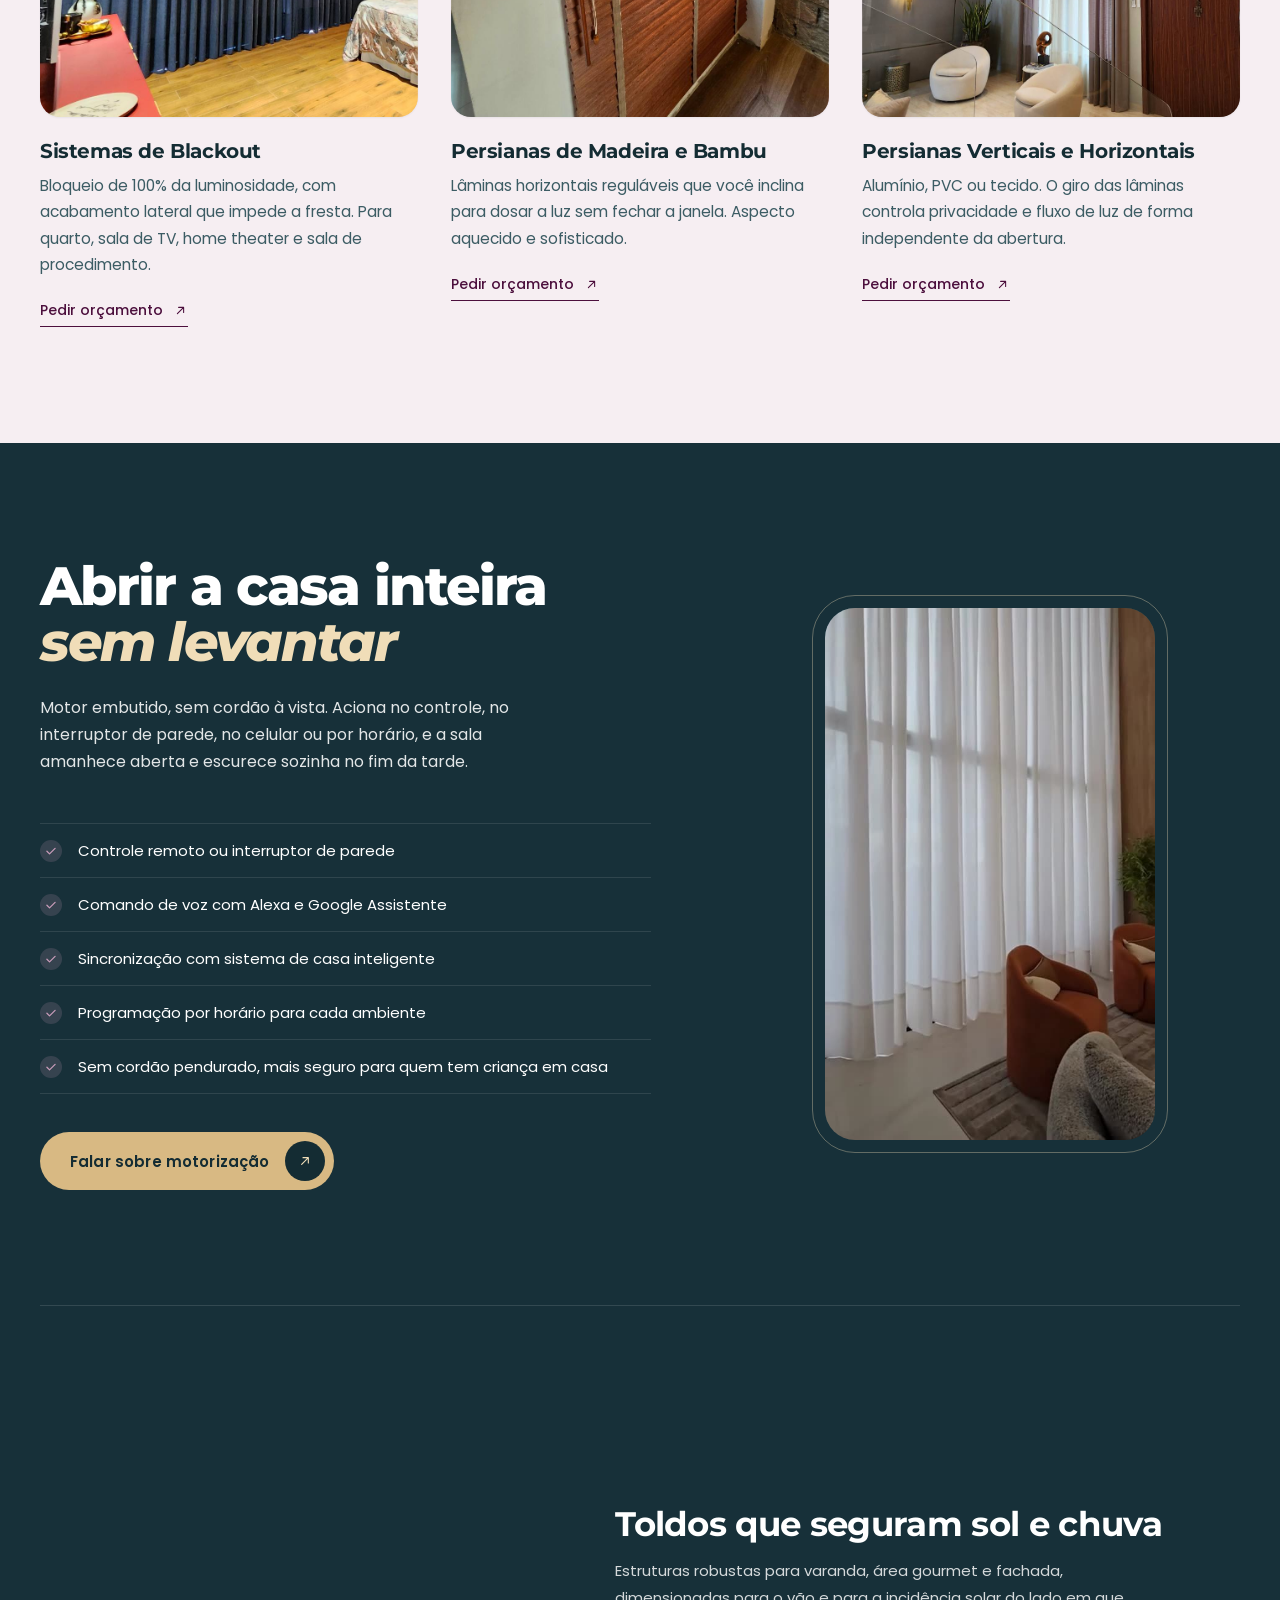
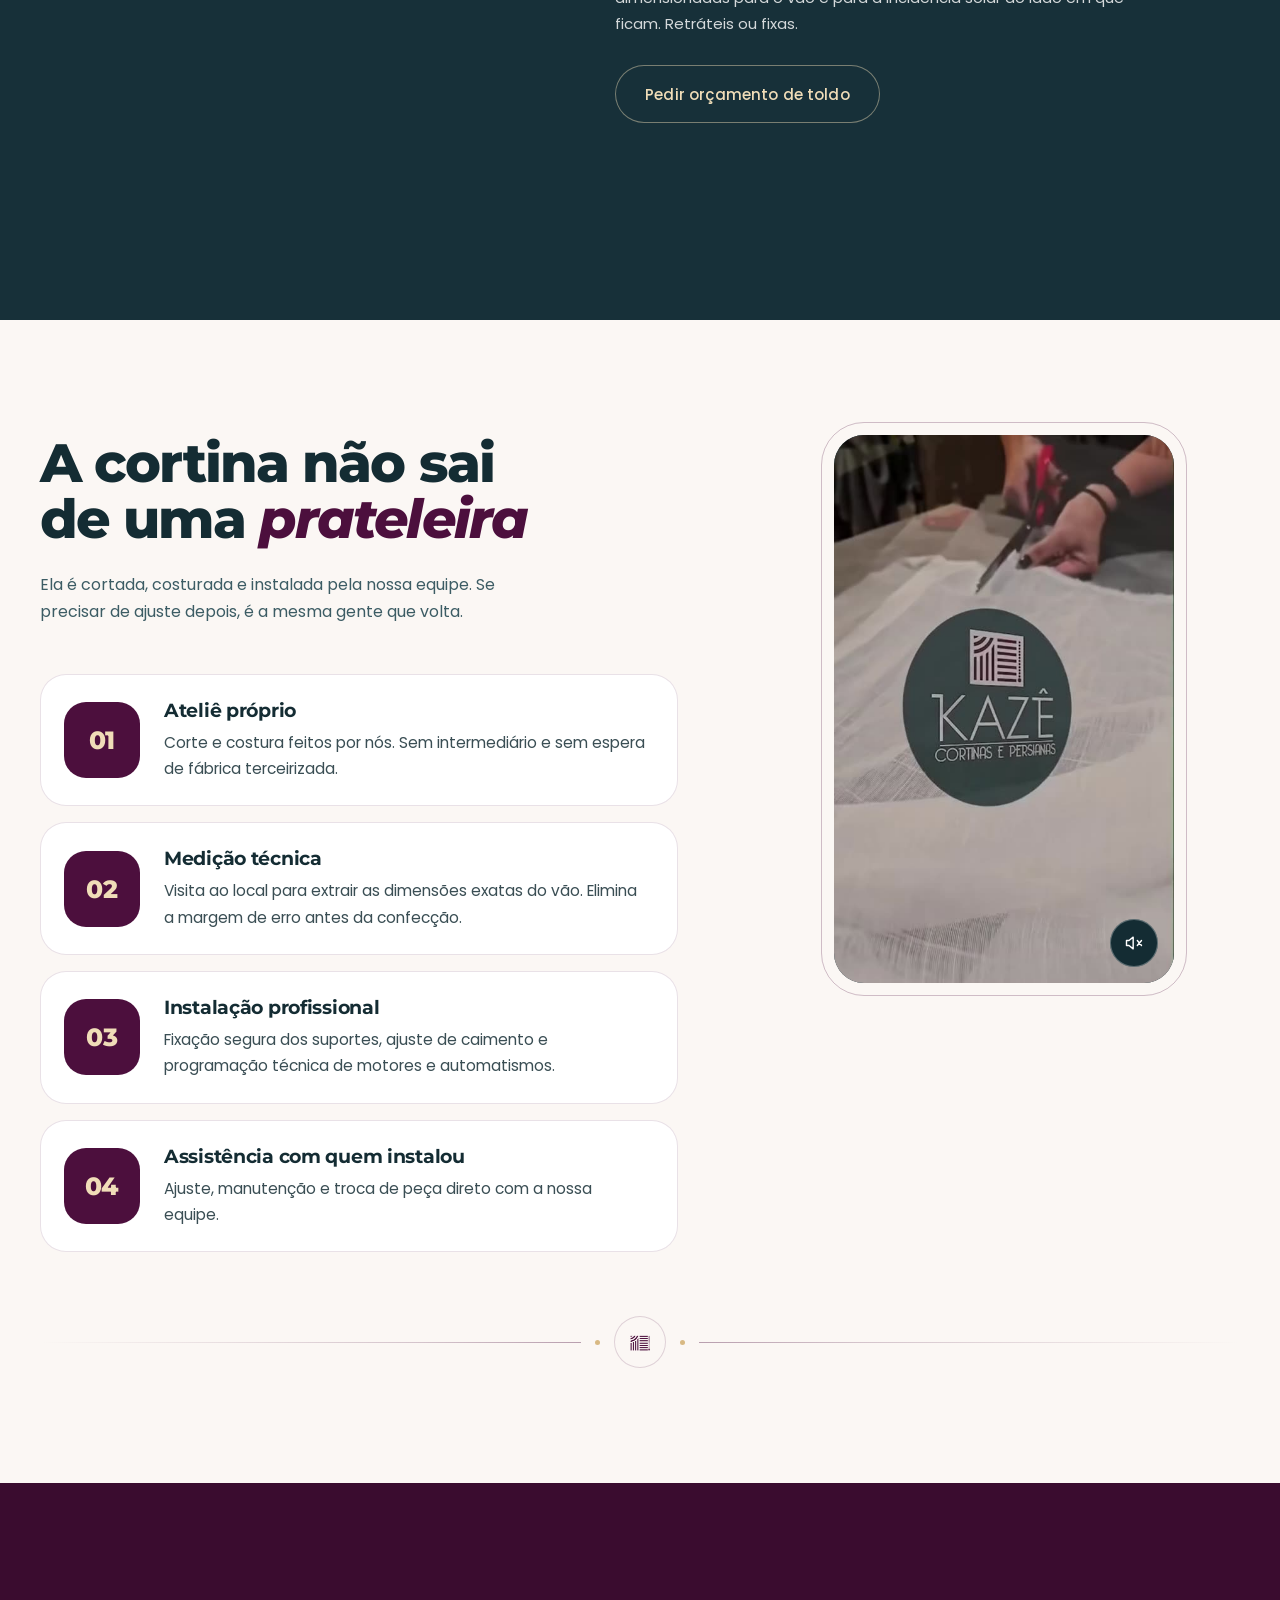
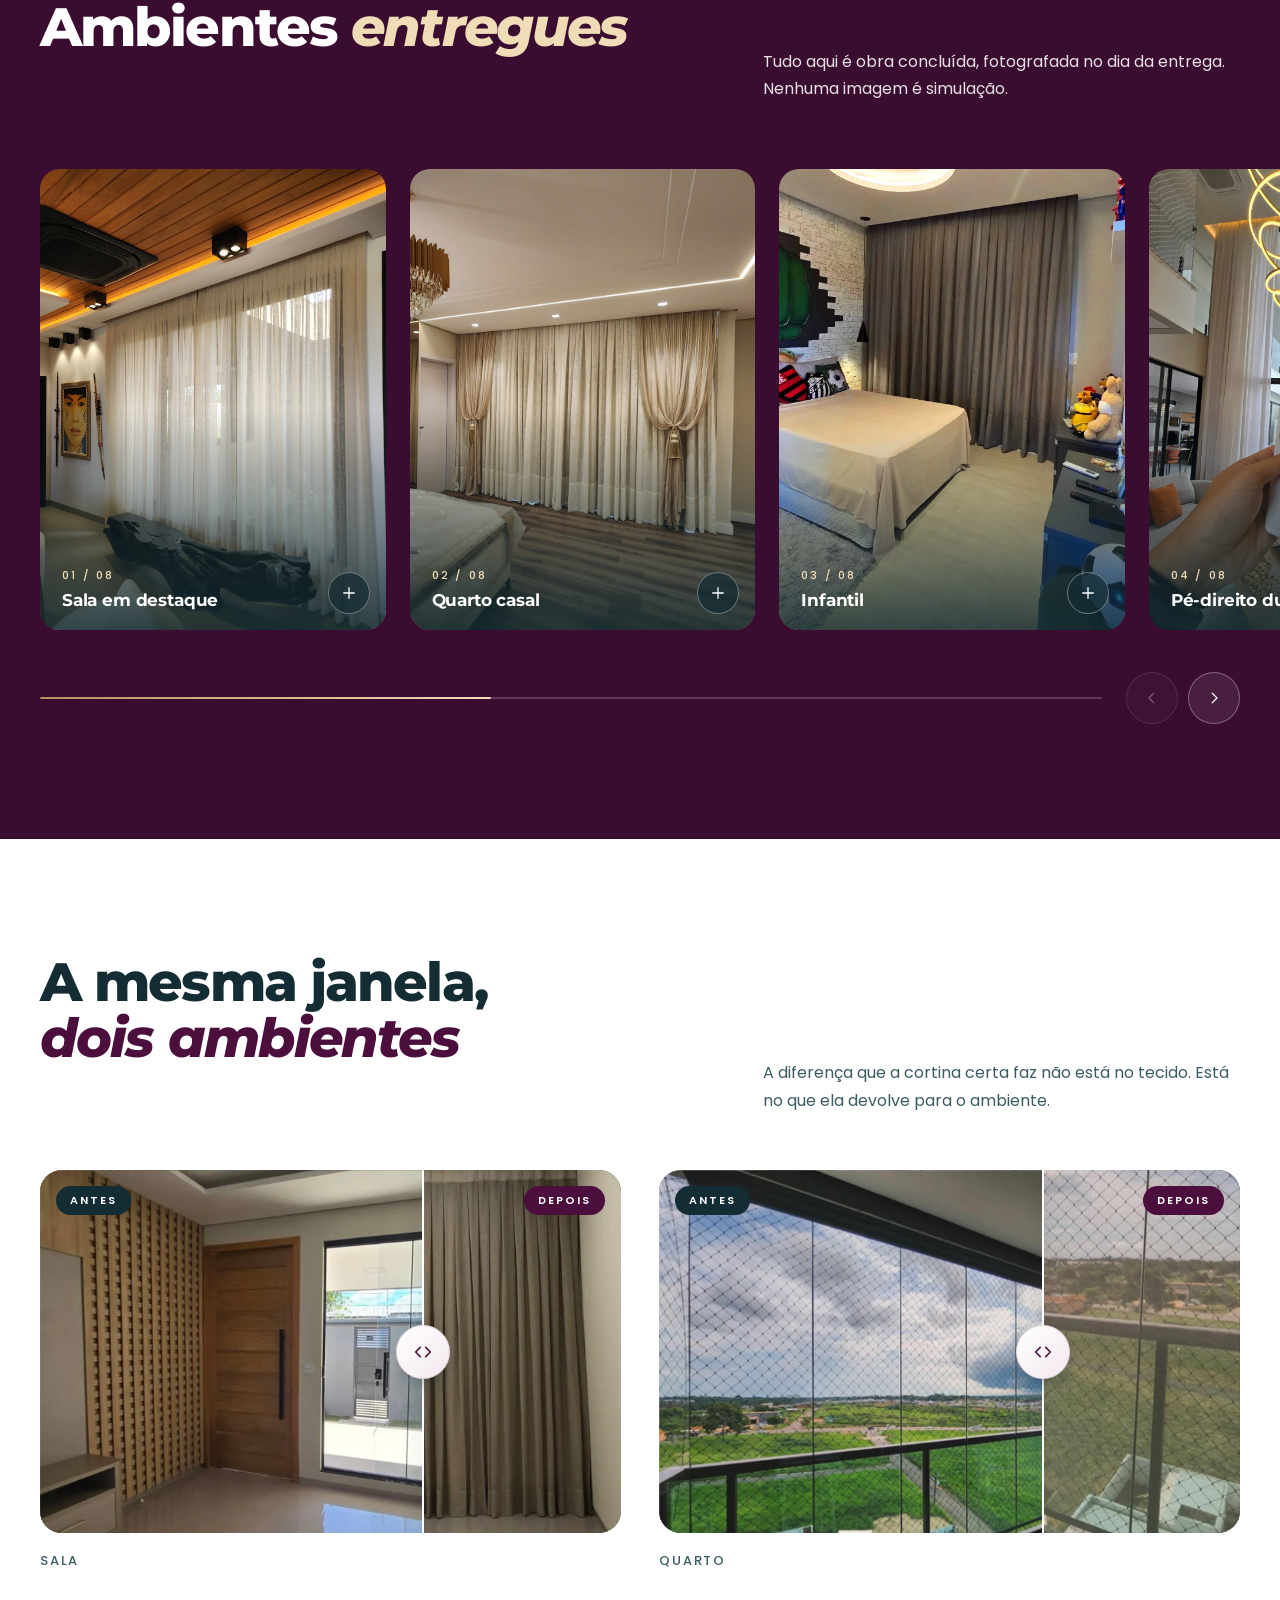
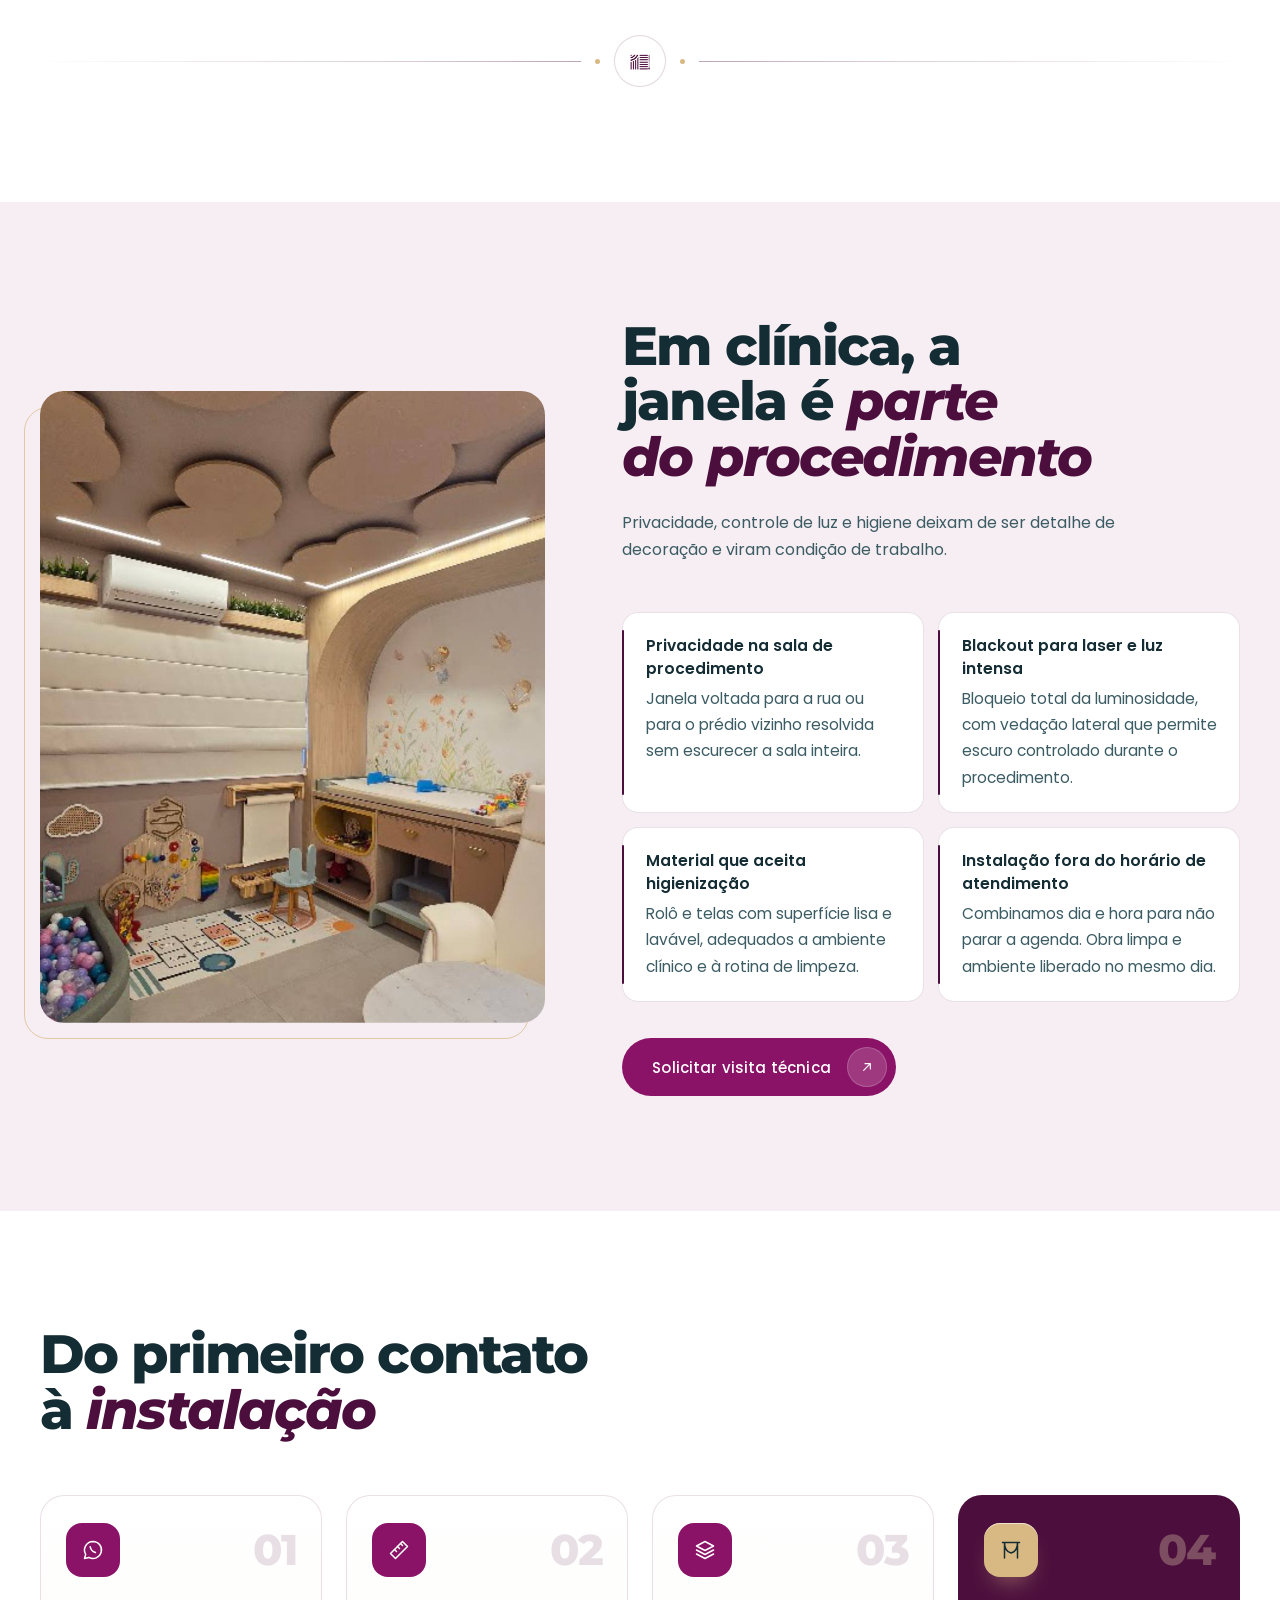
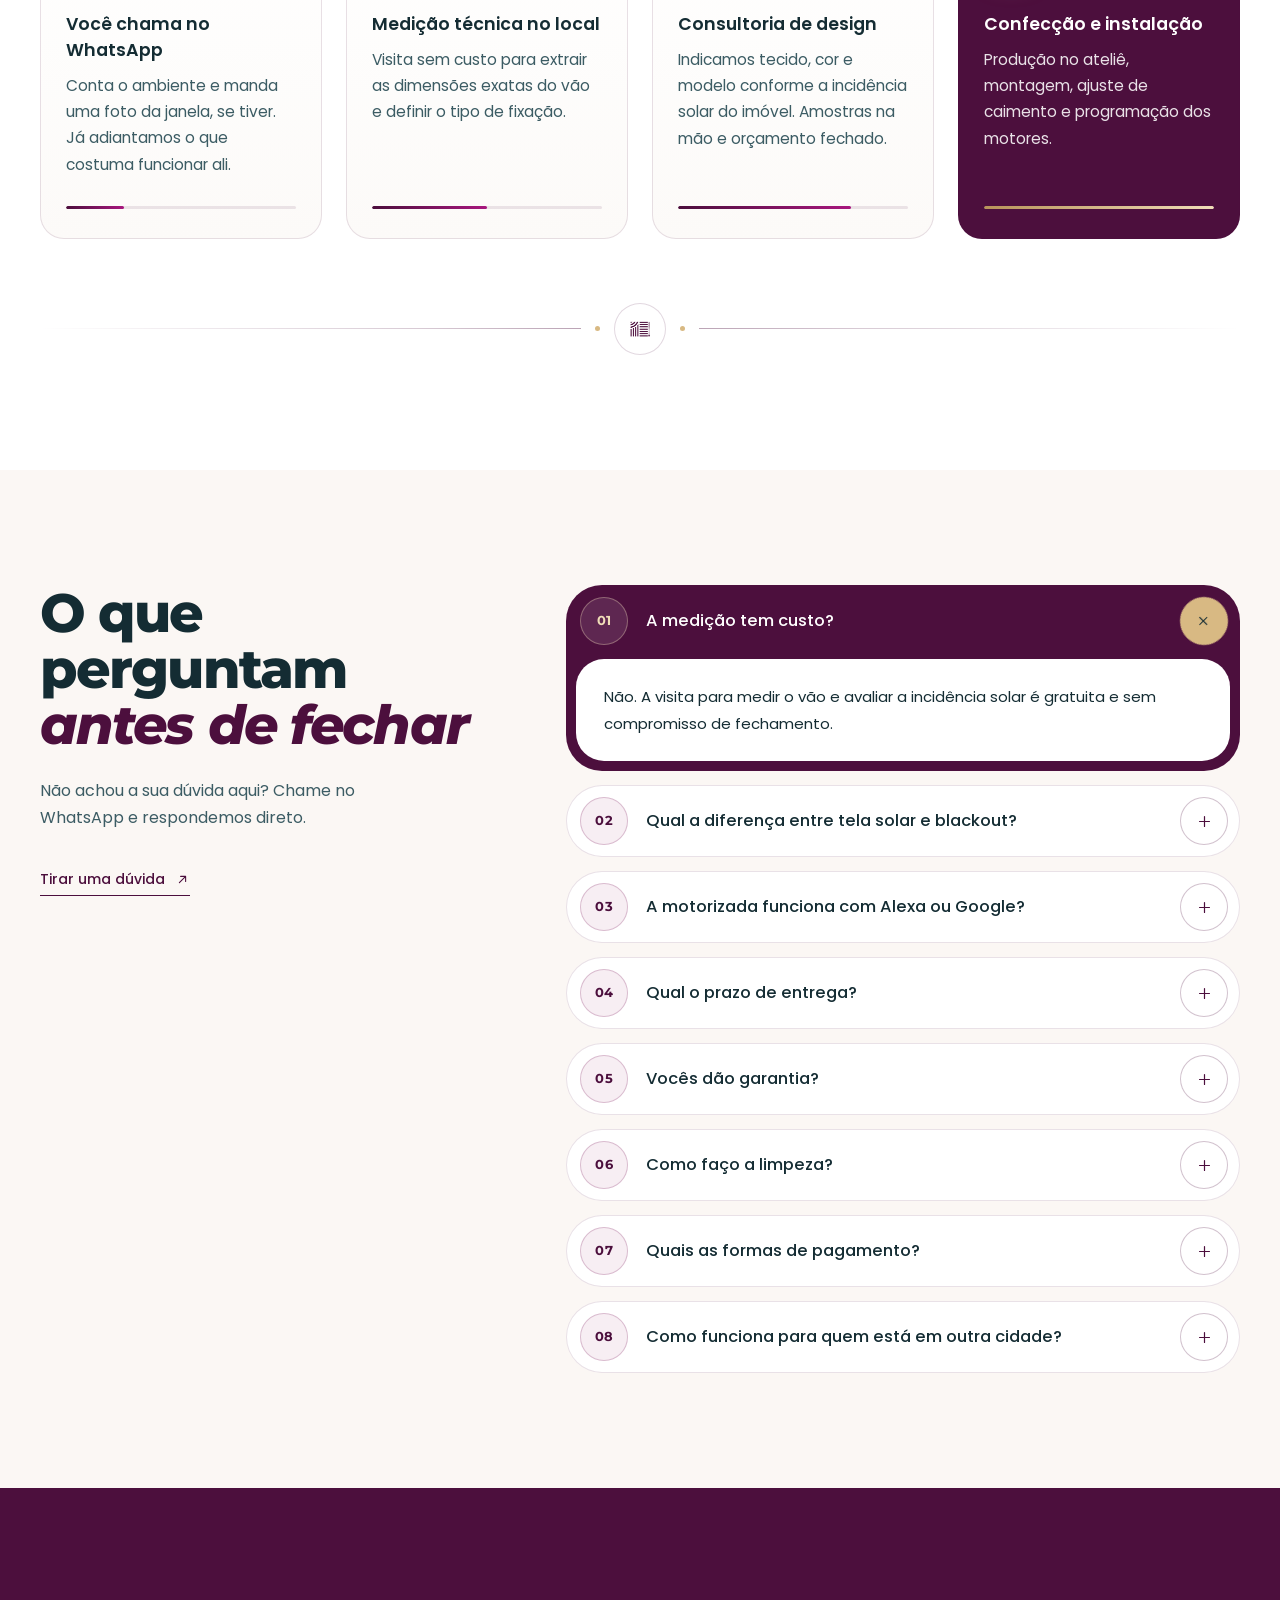
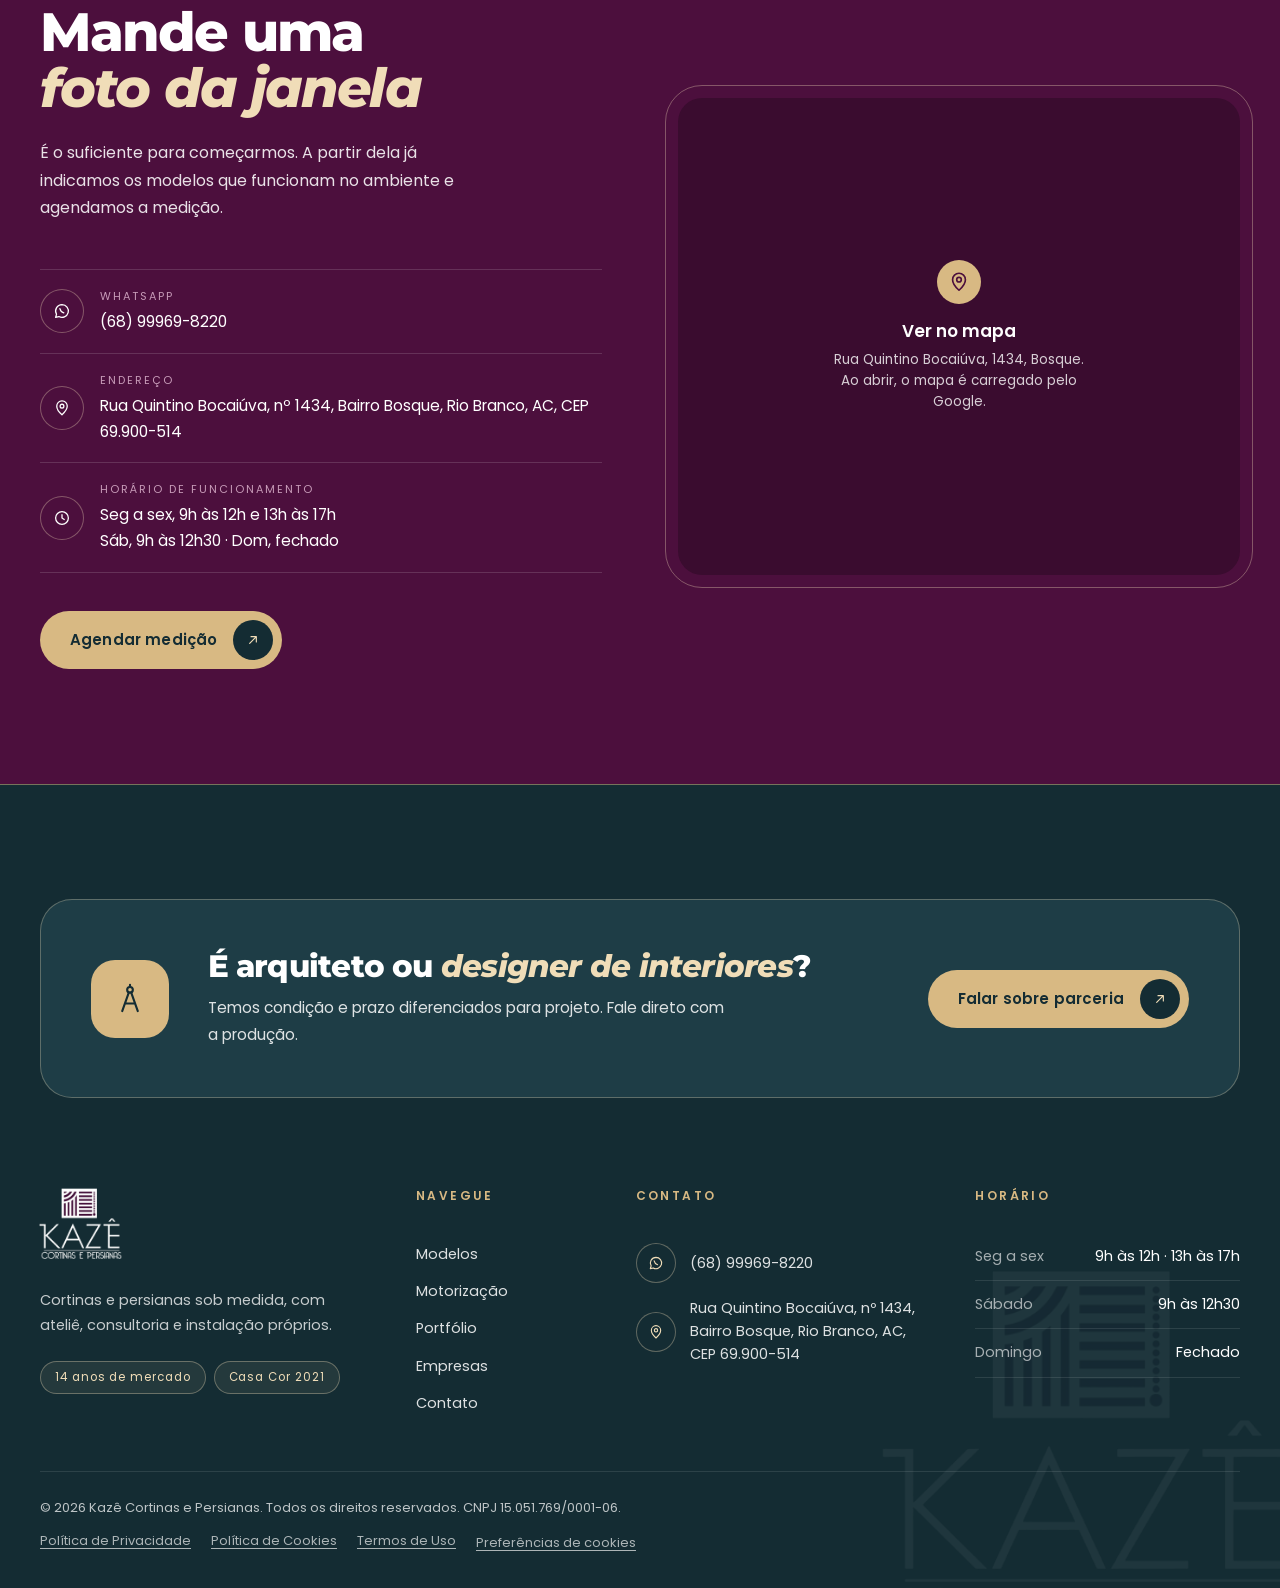
==== commit 83781b88: "Divisores entre seções com o símbolo da Kazê; tira sombra borrada do vídeo Co-Authored-By: Claude Op" ====
--- a/index.html
+++ b/index.html
@@ -751,6 +751,22 @@
 .wa:hover{box-shadow:0 10px 20px -8px rgba(20,44,51,.55)}
 .bar__wa{box-shadow:none}
 .progress{background:var(--magenta)}
+/* Divisor entre seções: fio fino que se desenha dos dois lados até o símbolo da Kazê */
+.seam{display:block;position:static;transform:none;margin-top:var(--s-6);pointer-events:none}
+.divider::before,.divider::after{height:1px}
+.divider::before{background:linear-gradient(90deg,rgba(76,15,61,0),rgba(76,15,61,.22) 70%,rgba(76,15,61,.38))}
+.divider::after{background:linear-gradient(270deg,rgba(76,15,61,0),rgba(76,15,61,.22) 70%,rgba(76,15,61,.38))}
+.divider__mark{gap:14px;height:auto;padding:0 14px;border-radius:0;background:none;box-shadow:none}
+.divider__mark i{width:5px;height:5px;border-radius:50%;background:var(--gold);transform:none}
+.divider__seal{width:52px;height:52px;border-radius:50%;display:grid;place-items:center;background:#fff;box-shadow:inset 0 0 0 1px rgba(76,15,61,.16)}
+.divider__seal img{width:22px;height:auto;display:block}
+.why .divider__seal,.faq .divider__seal{background:var(--sand)}
+.why__media .device{box-shadow:none}
+.ba-sec .divider__seal,.how .divider__seal{background:#fff}
+.js .divider.reveal .divider__mark{opacity:0;transform:scale(.85)}
+.js .divider.reveal.is-in .divider__mark{opacity:1;transform:none;transition:opacity 1s var(--ease) .35s,transform 1.2s var(--ease) .35s}
+.js .divider.reveal.is-in::before,.js .divider.reveal.is-in::after{transition:transform 1.8s var(--ease) .1s}
+@media (max-width:640px){.seam{margin-top:var(--s-5)}.divider__seal{width:46px;height:46px}.divider__seal img{width:19px}}
 .map{display:grid;background:#3A0C2F}
 .map__load{display:grid;place-content:center;justify-items:center;gap:14px;padding:32px;border:0;background:transparent;color:#fff;text-align:center;cursor:pointer;font-family:var(--f-ui)}
 .map__load .ico{width:44px;height:44px;padding:11px;border-radius:50%;background:var(--gold);color:var(--plum);stroke-width:1.8;transition:transform .6s var(--ease)}
@@ -967,7 +983,6 @@
       </div>
     </div>
   </div>
-  <div class="shell seam"><div class="divider reveal" aria-hidden="true"><span class="divider__mark"><i></i><svg><use href="#i-star"/></svg><i></i></span></div></div>
 </section>
 
 <!-- 03 BARRA DE CONFIANÇA -->
@@ -1133,7 +1148,7 @@
       </div>
     </div>
   </div>
-  <div class="shell seam"><div class="divider reveal" aria-hidden="true"><span class="divider__mark"><i></i><svg><use href="#i-star"/></svg><i></i></span></div></div>
+  <div class="shell seam"><div class="divider reveal" aria-hidden="true"><span class="divider__mark"><i></i><span class="divider__seal"><img src="uploads/logo-kaze-simbolo.png" alt="" width="334" height="260" loading="lazy" decoding="async"></span><i></i></span></div></div>
 </section>
 
 <!-- 08 PORTFÓLIO -->
@@ -1200,6 +1215,7 @@
       </figure>
     </div>
   </div>
+  <div class="shell seam"><div class="divider reveal" aria-hidden="true"><span class="divider__mark"><i></i><span class="divider__seal"><img src="uploads/logo-kaze-simbolo.png" alt="" width="334" height="260" loading="lazy" decoding="async"></span><i></i></span></div></div>
 </section>
 
 <!-- 10 CLÍNICAS E EMPRESAS -->
@@ -1240,7 +1256,7 @@
       <li class="step step--final reveal" style="--i:3"><div class="step__head"><span class="step__ic"><svg class="ico"><use href="#i-curtain"/></svg></span><span class="step__n">04</span></div><h3>Confecção e instalação</h3><p>Produção no ateliê, montagem, ajuste de caimento e programação dos motores.</p><span class="step__bar" aria-hidden="true"><i style="width:100%"></i></span></li>
     </ol>
   </div>
-  <div class="shell seam"><div class="divider reveal" aria-hidden="true"><span class="divider__mark"><i></i><svg><use href="#i-star"/></svg><i></i></span></div></div>
+  <div class="shell seam"><div class="divider reveal" aria-hidden="true"><span class="divider__mark"><i></i><span class="divider__seal"><img src="uploads/logo-kaze-simbolo.png" alt="" width="334" height="260" loading="lazy" decoding="async"></span><i></i></span></div></div>
 </section>
 
 <!-- 12 FAQ -->
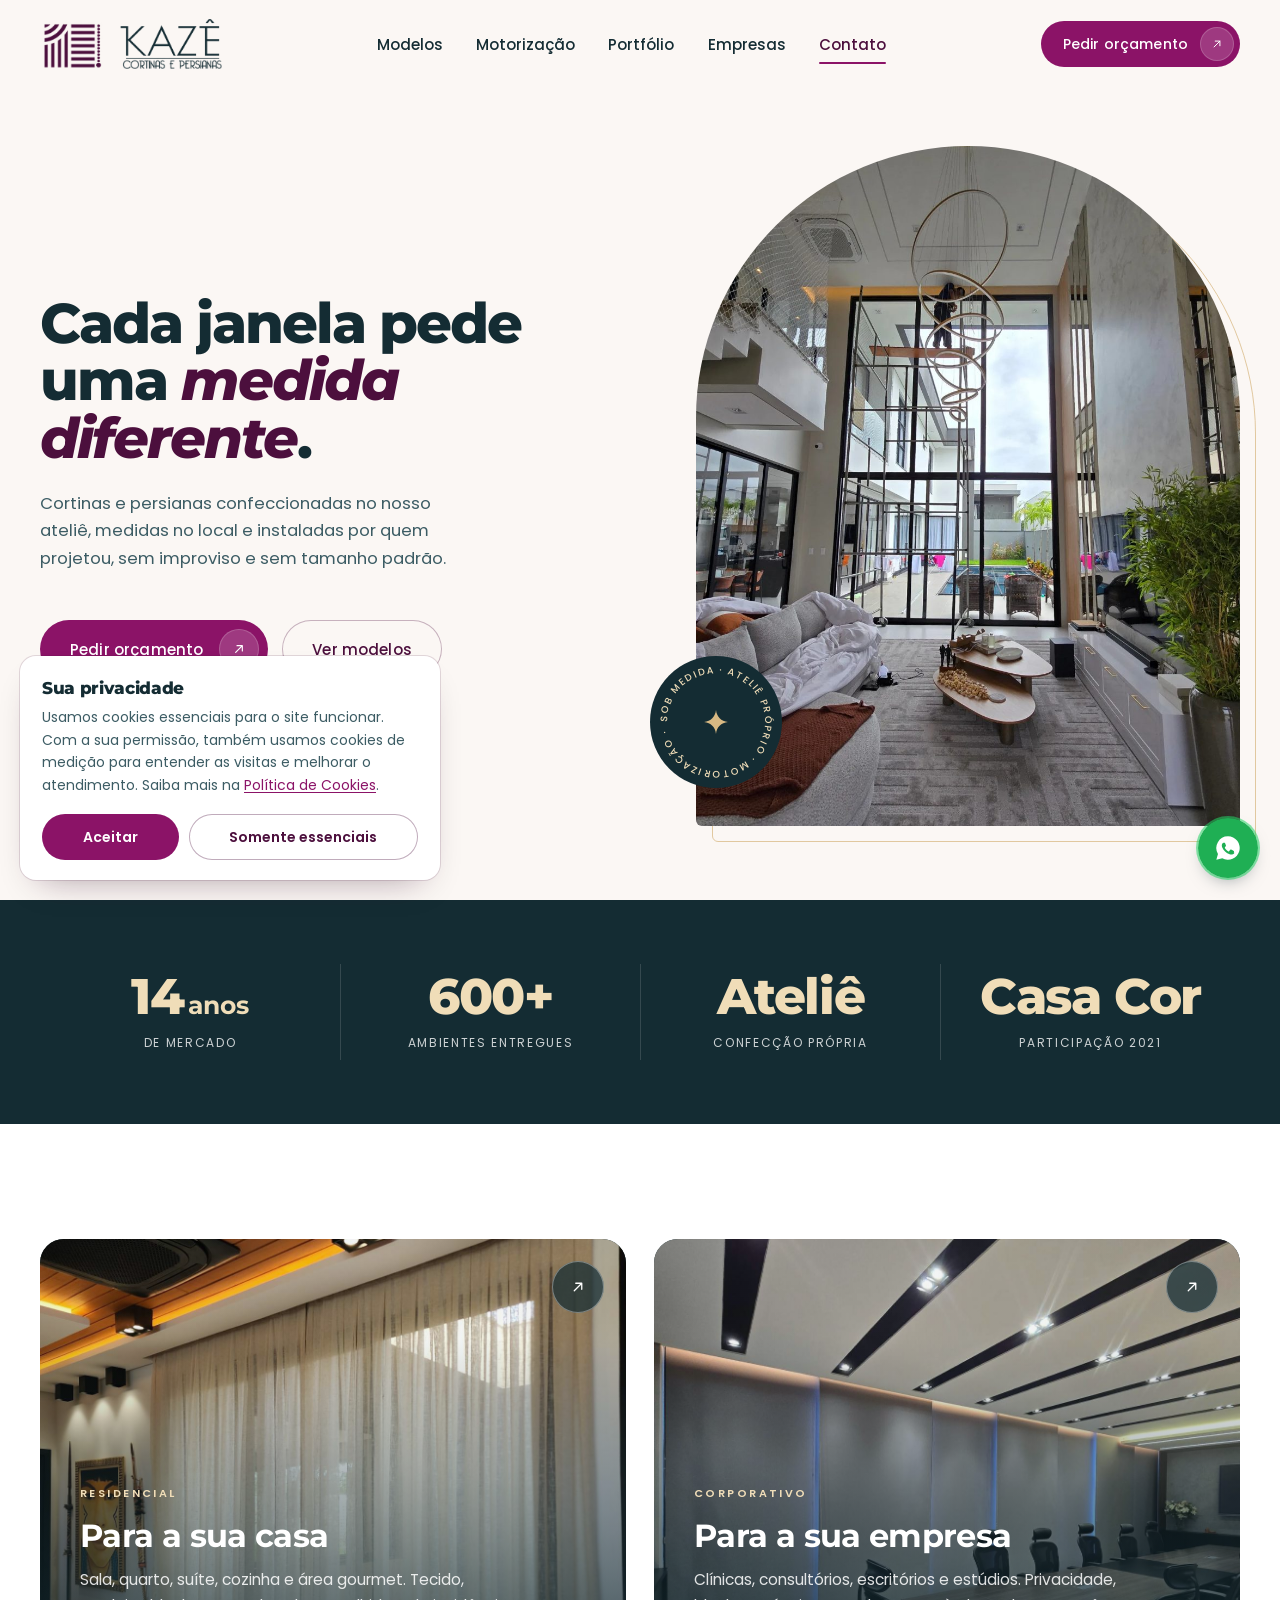
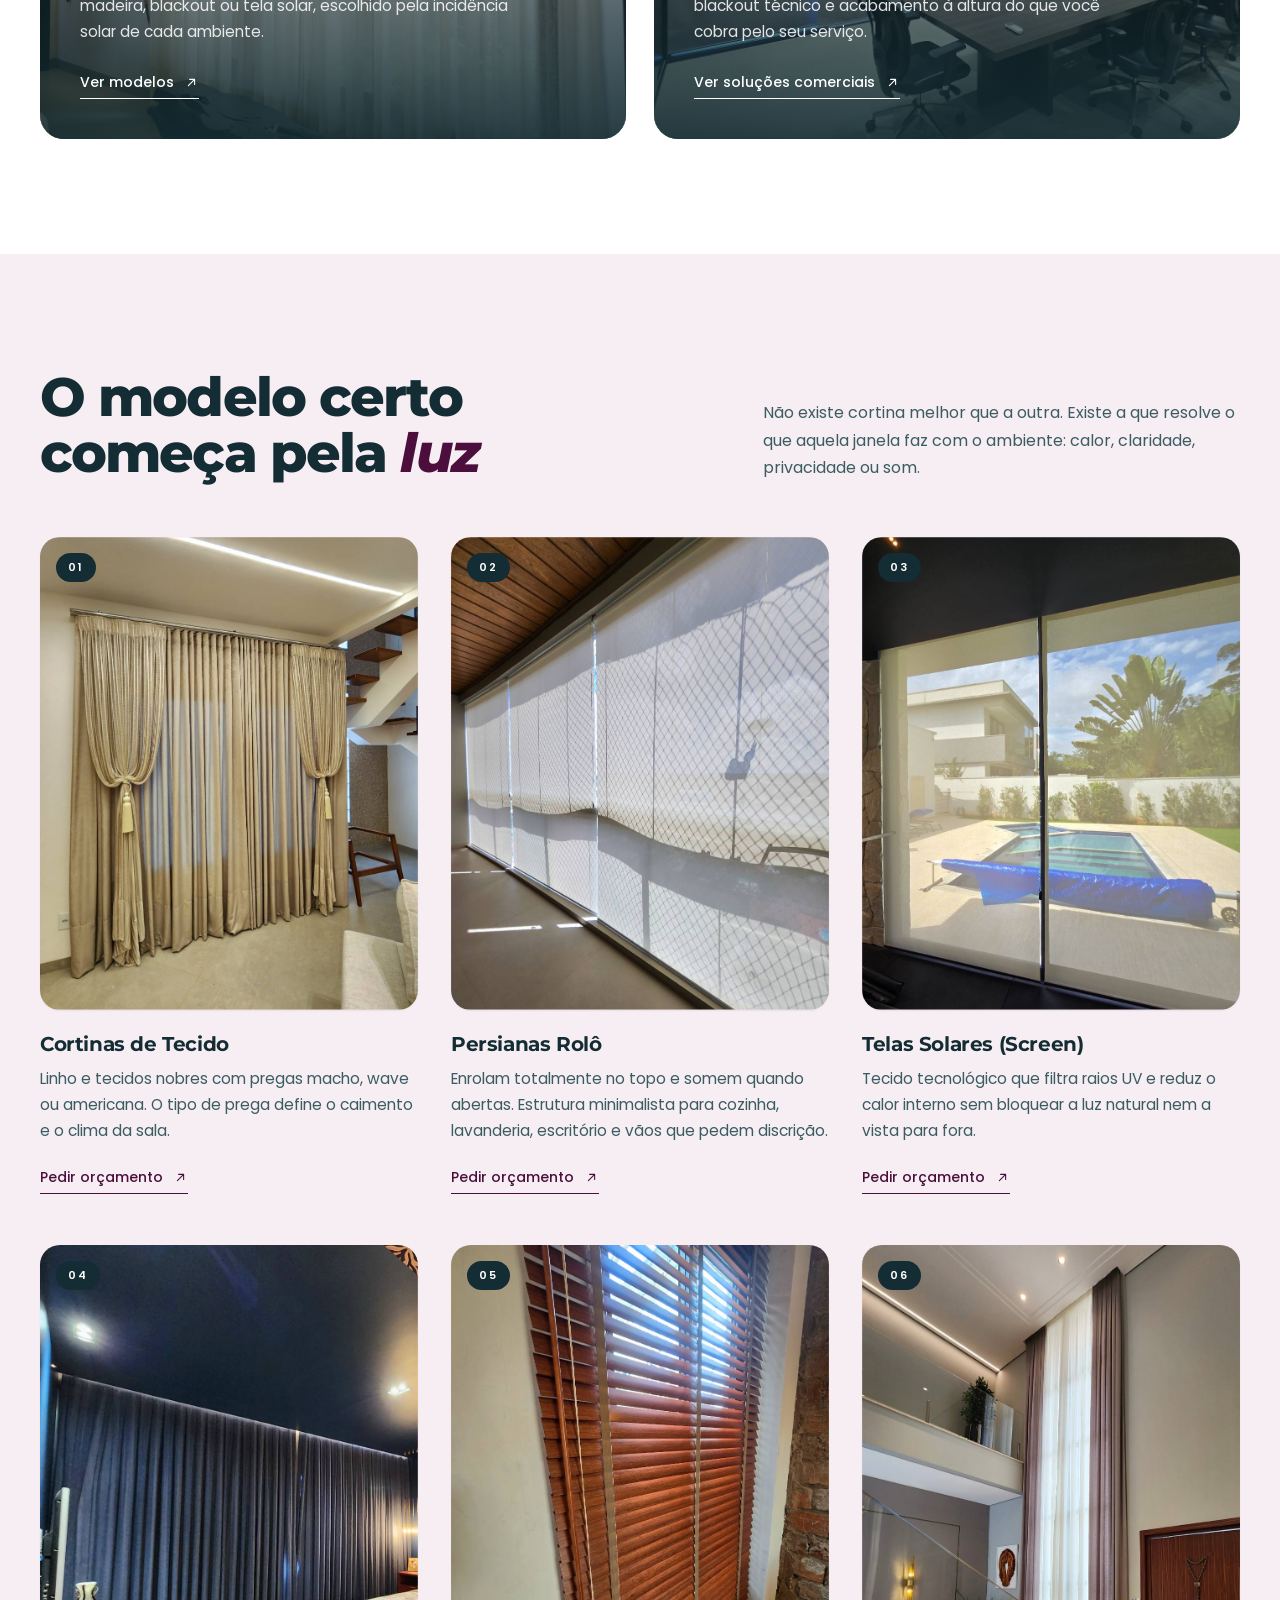
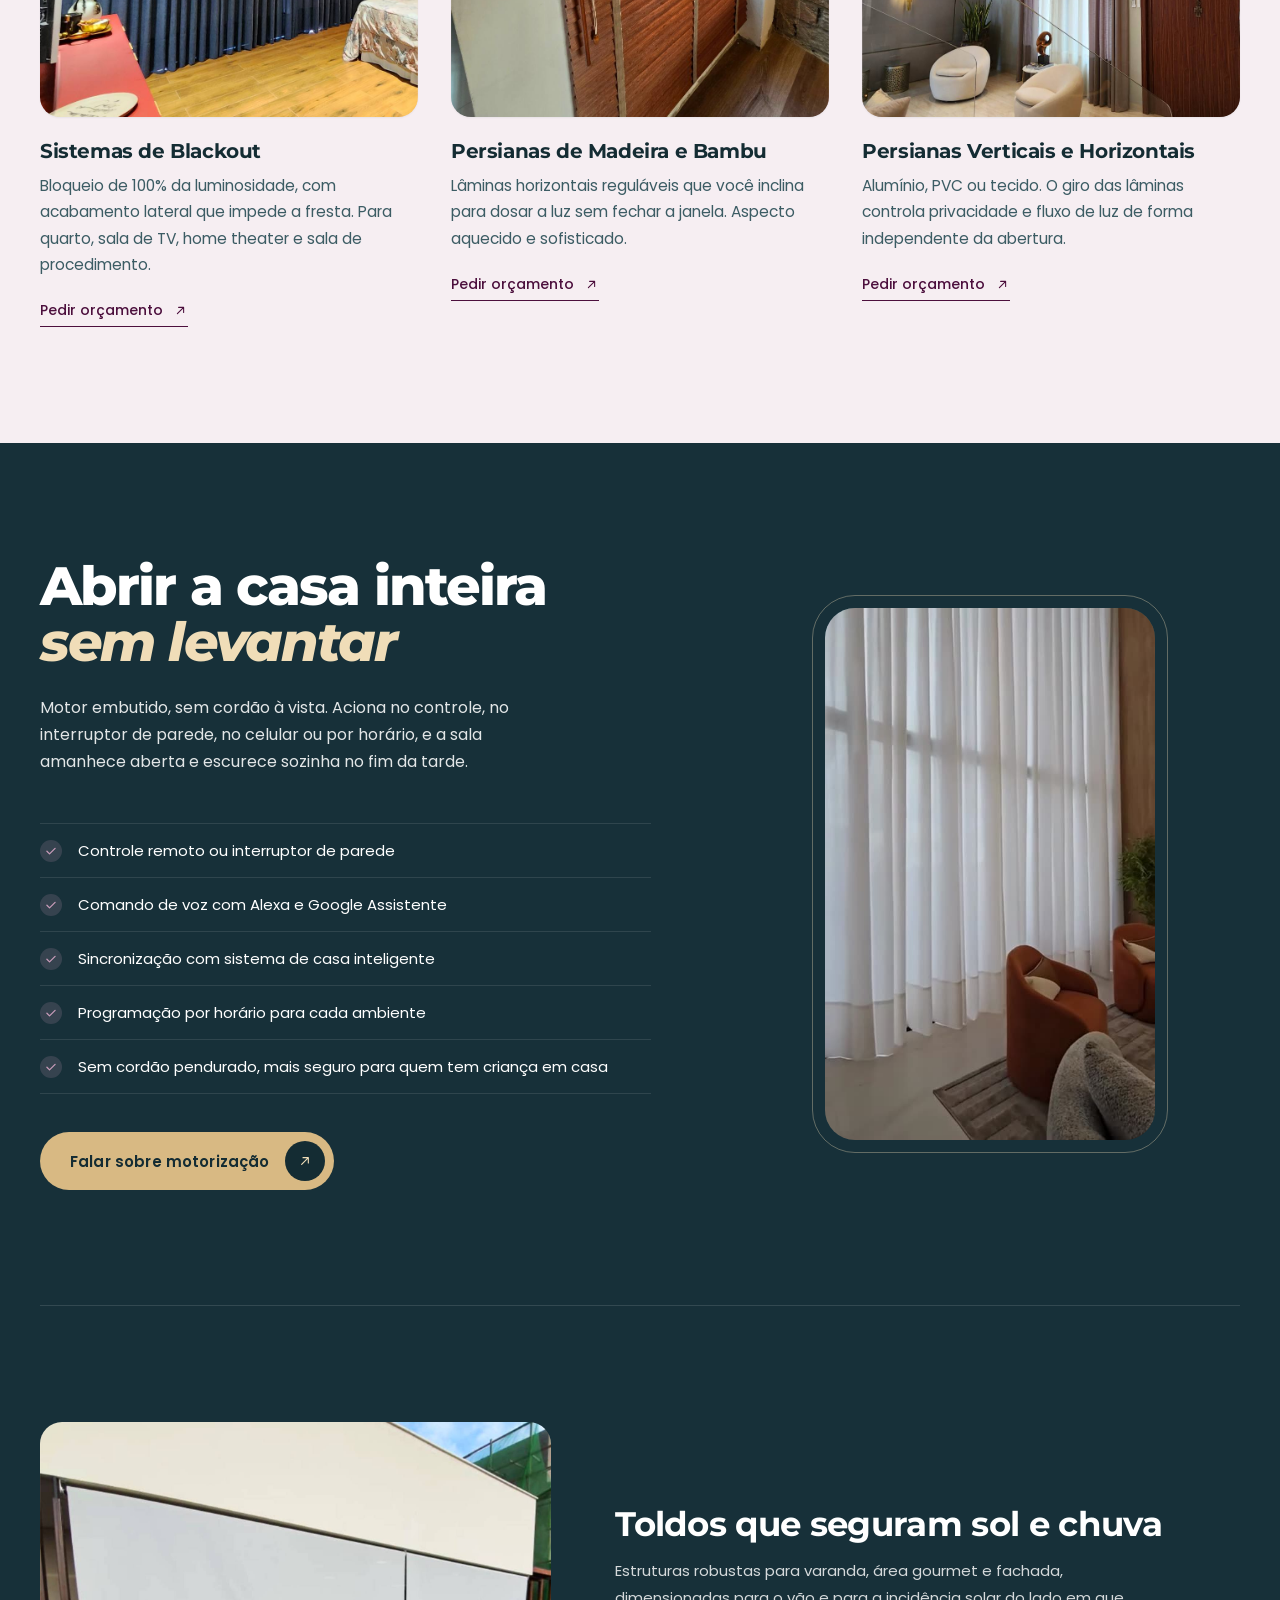
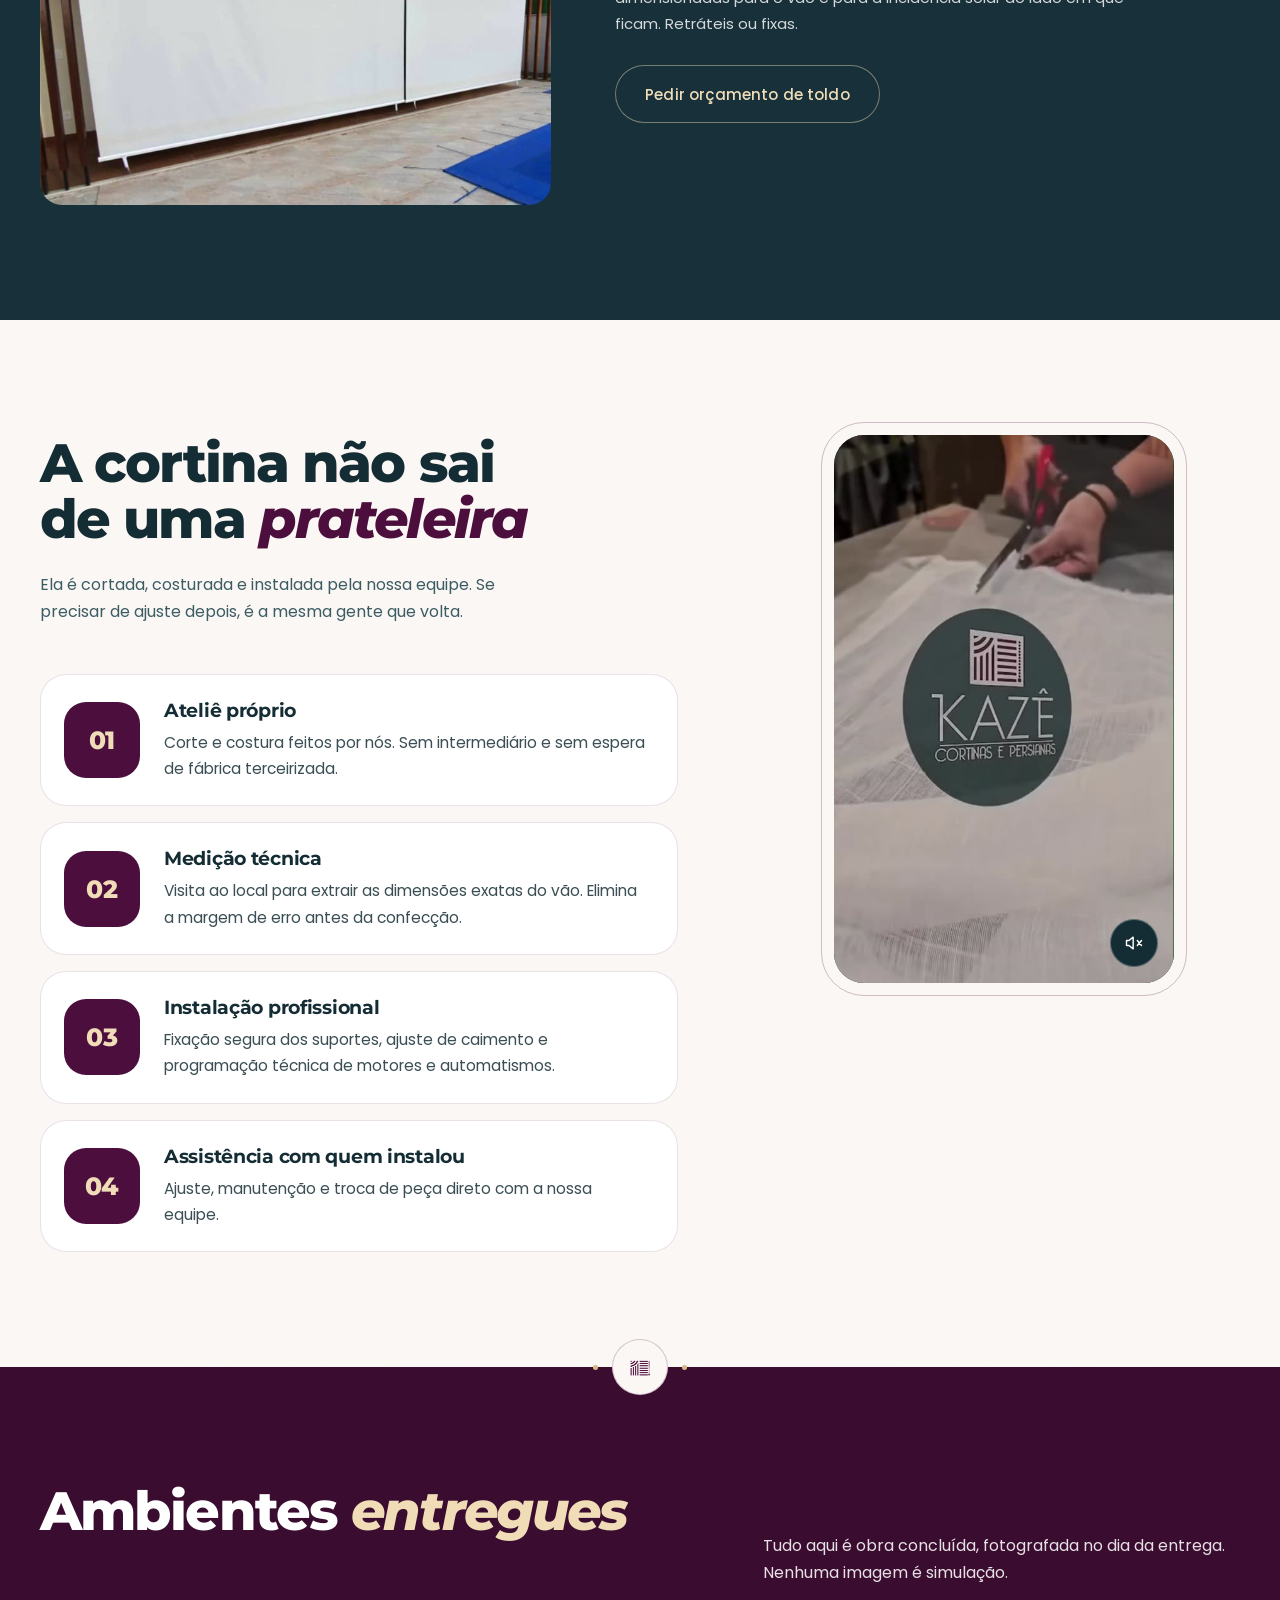
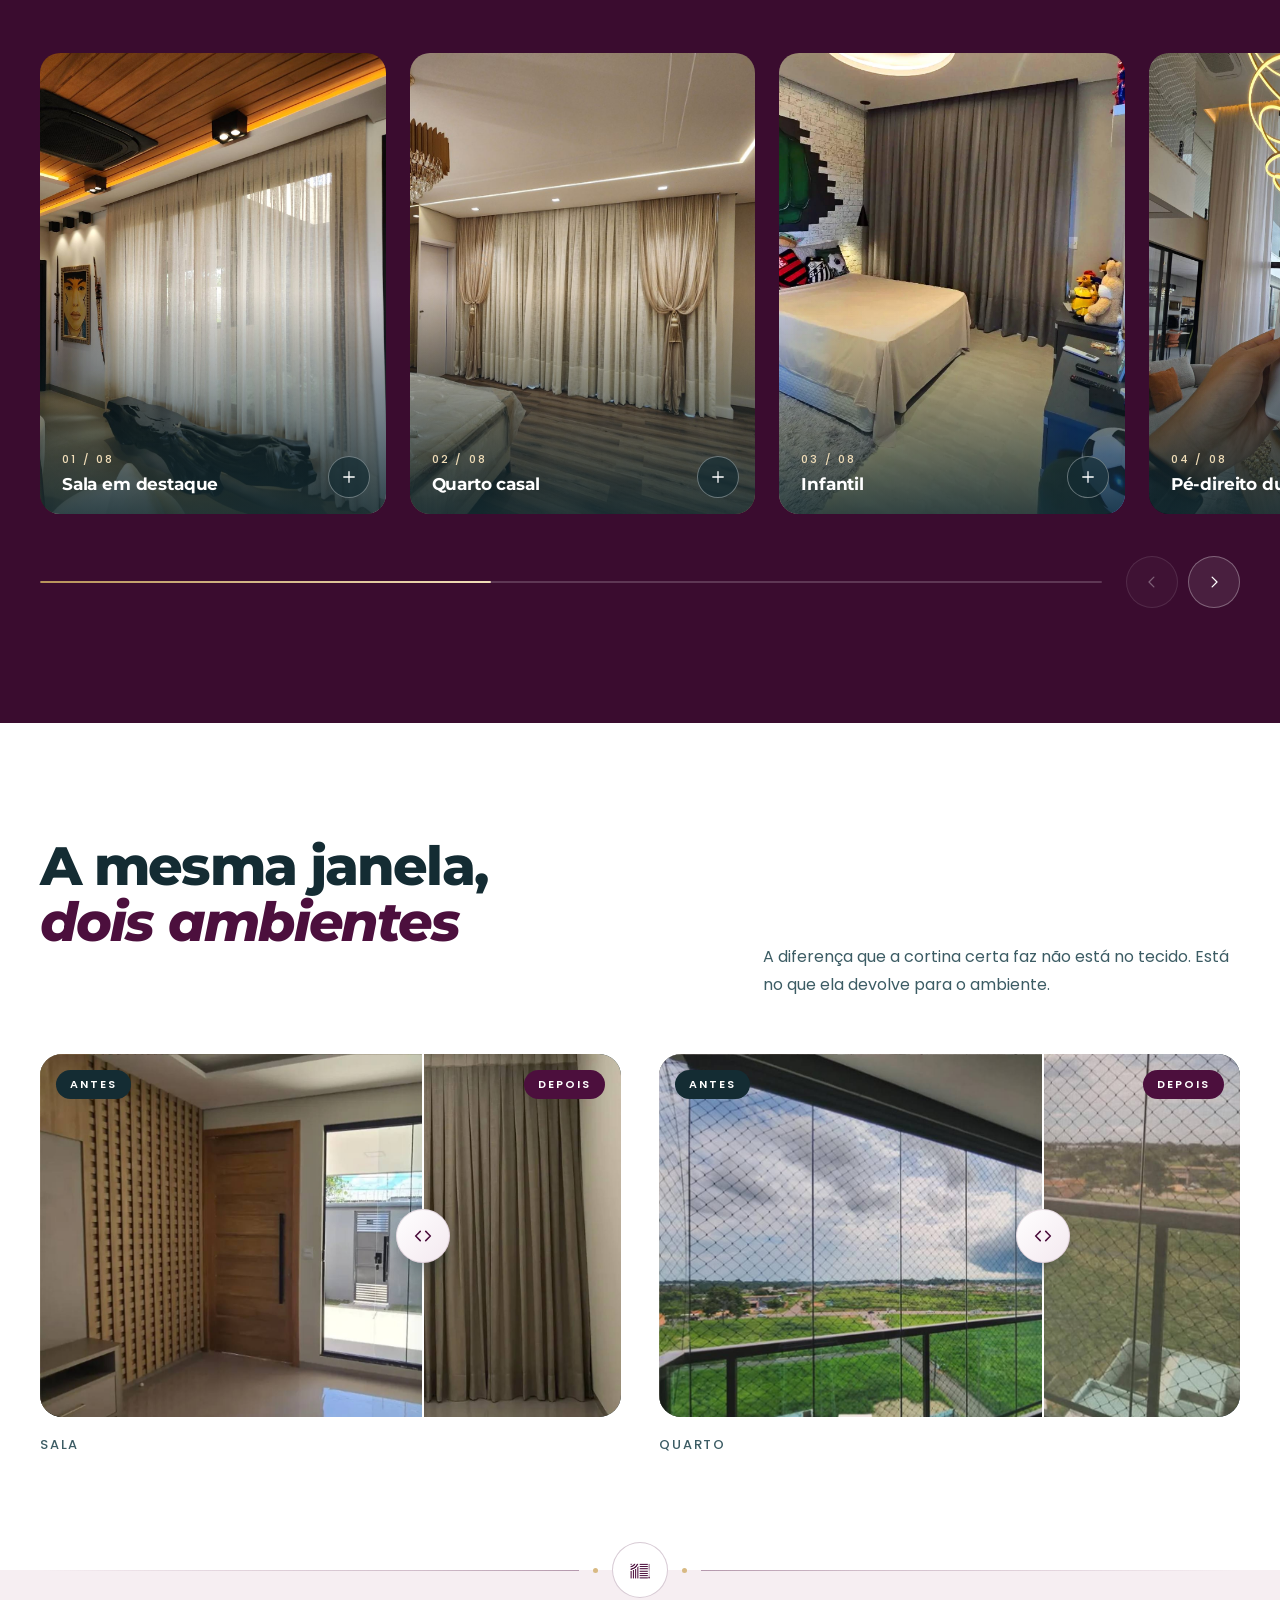
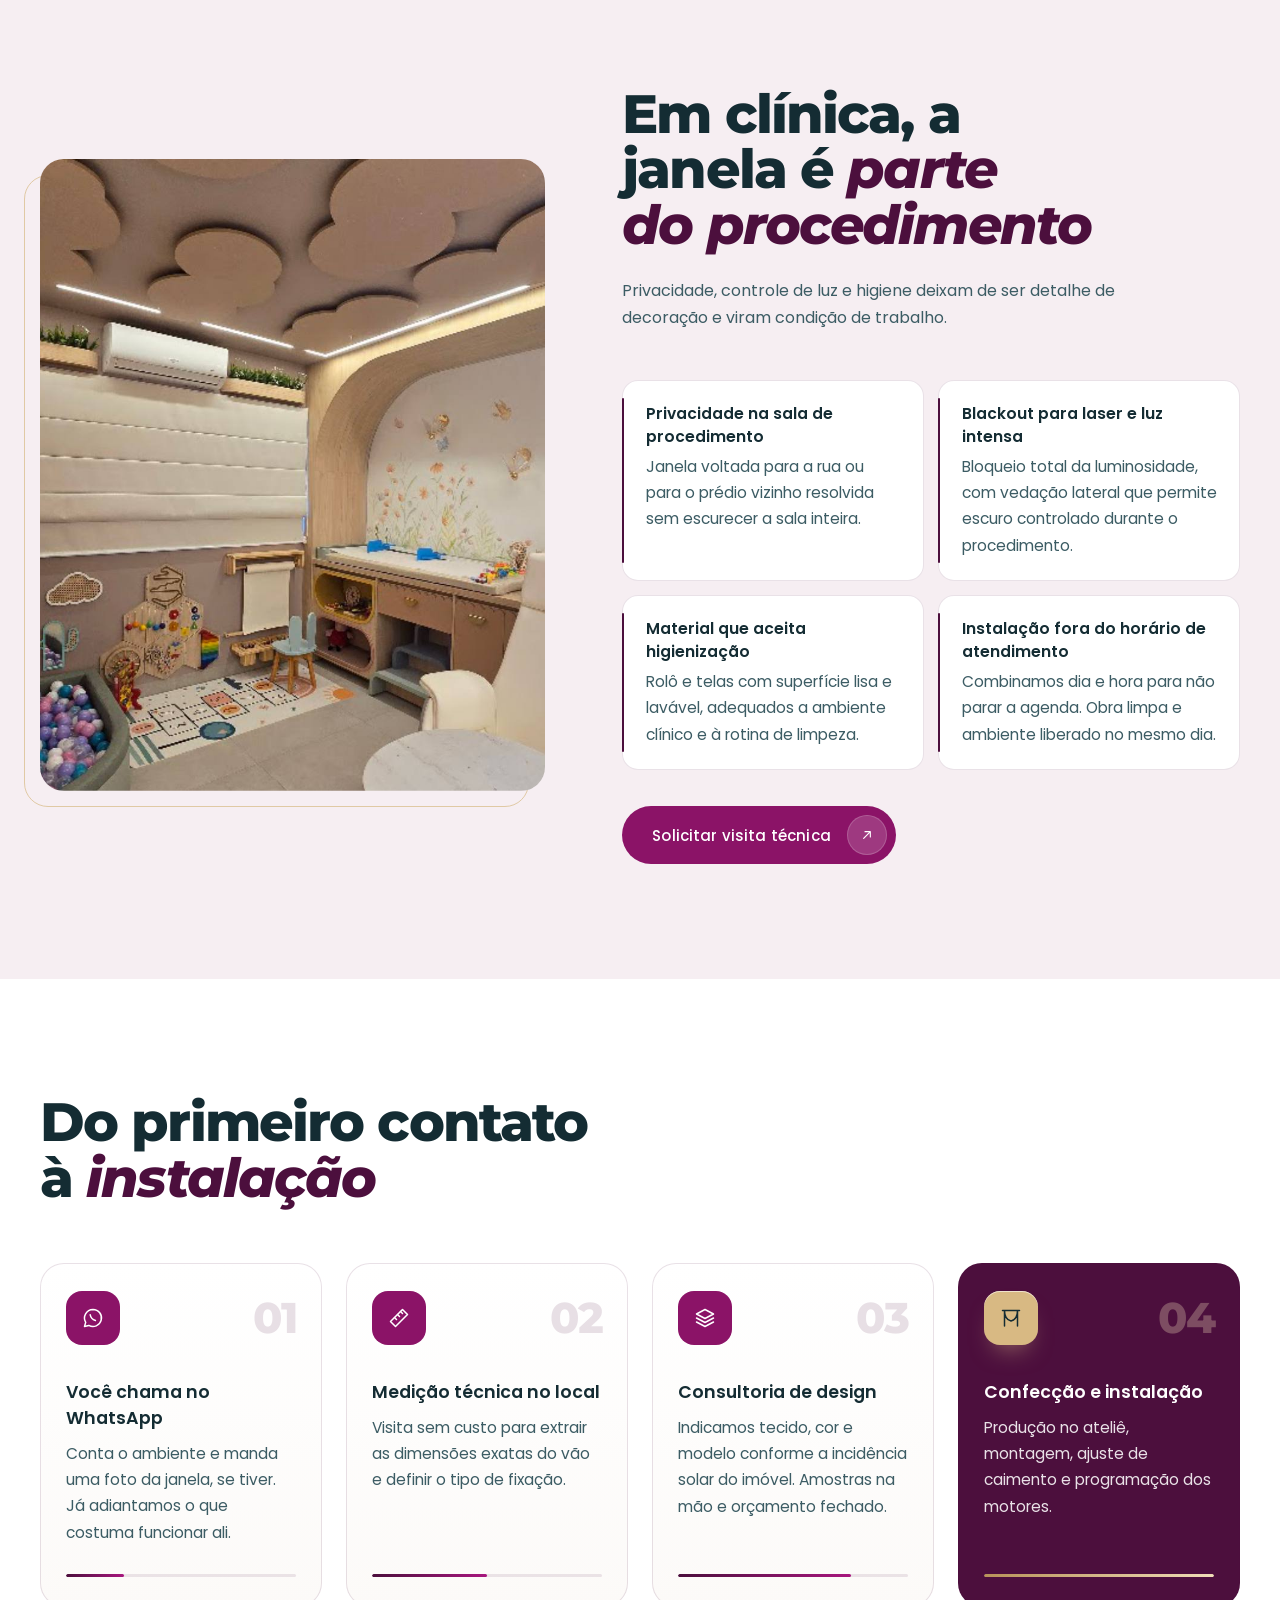
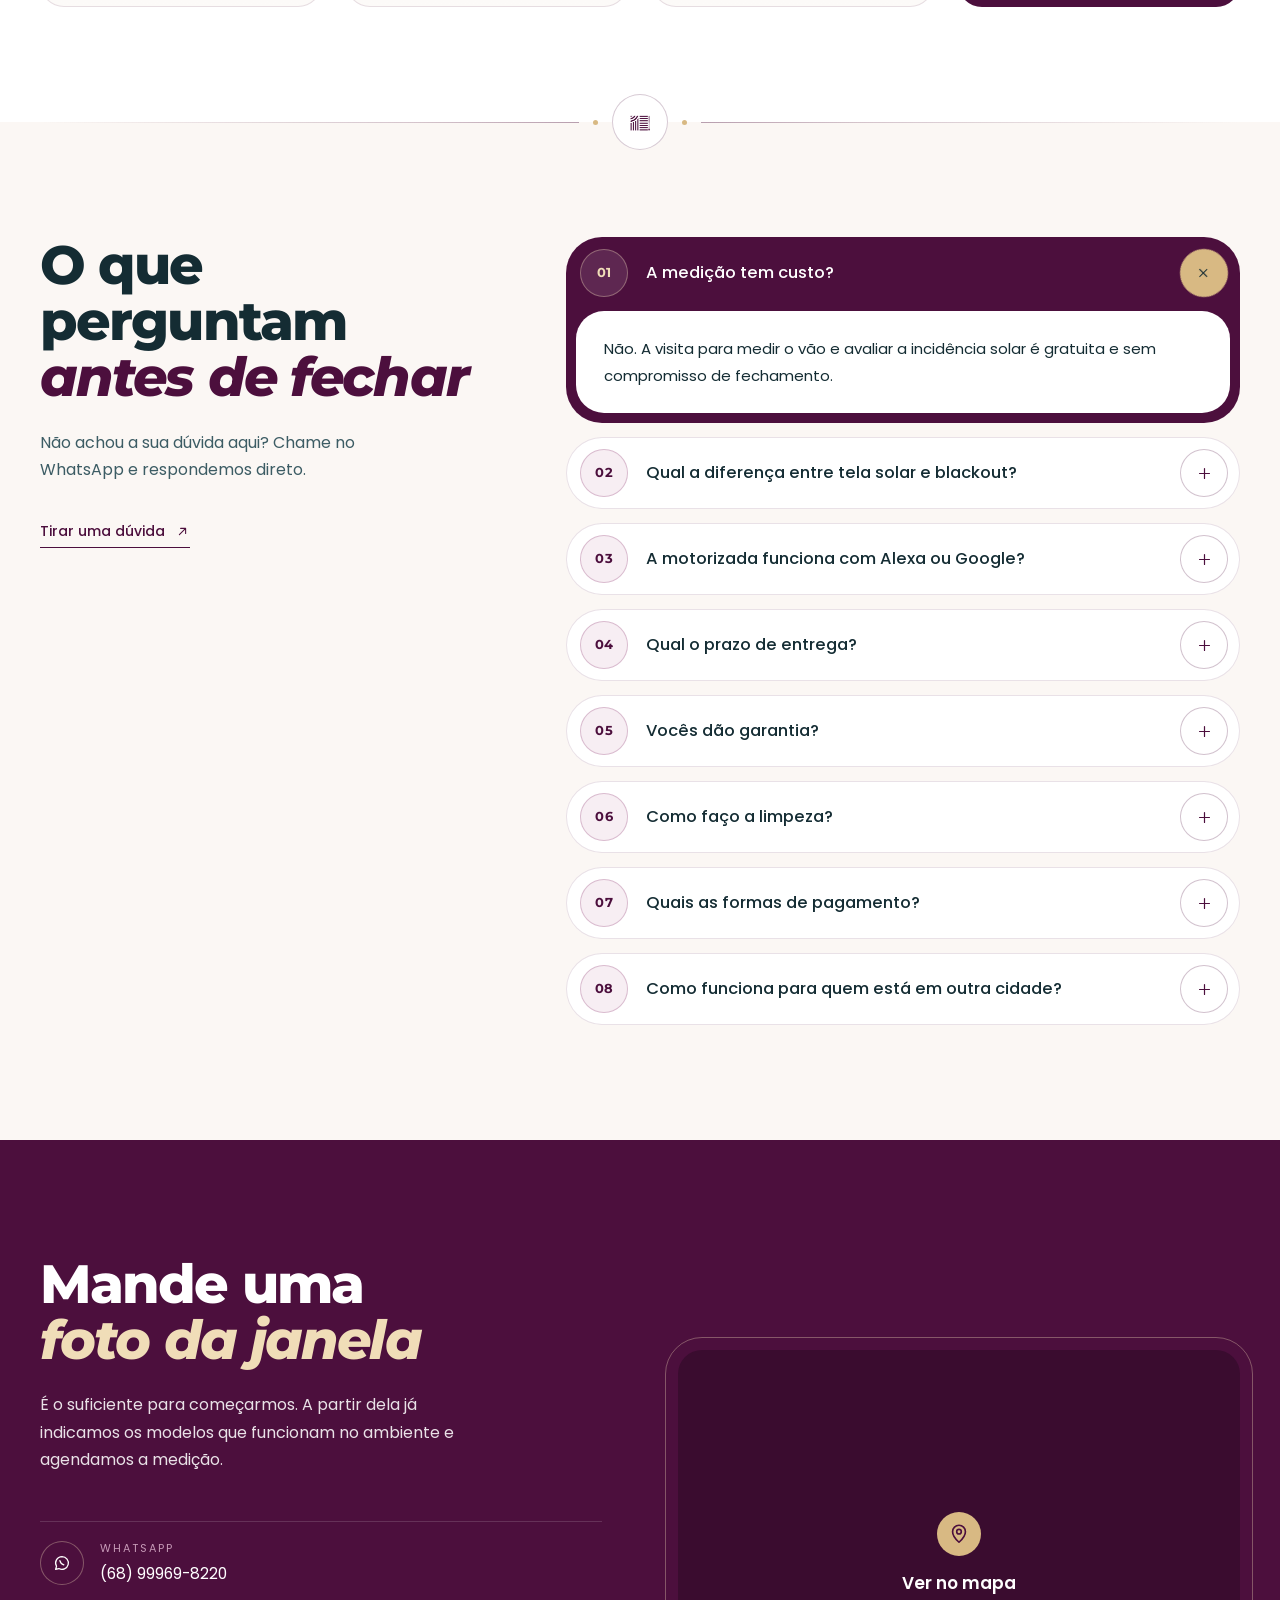
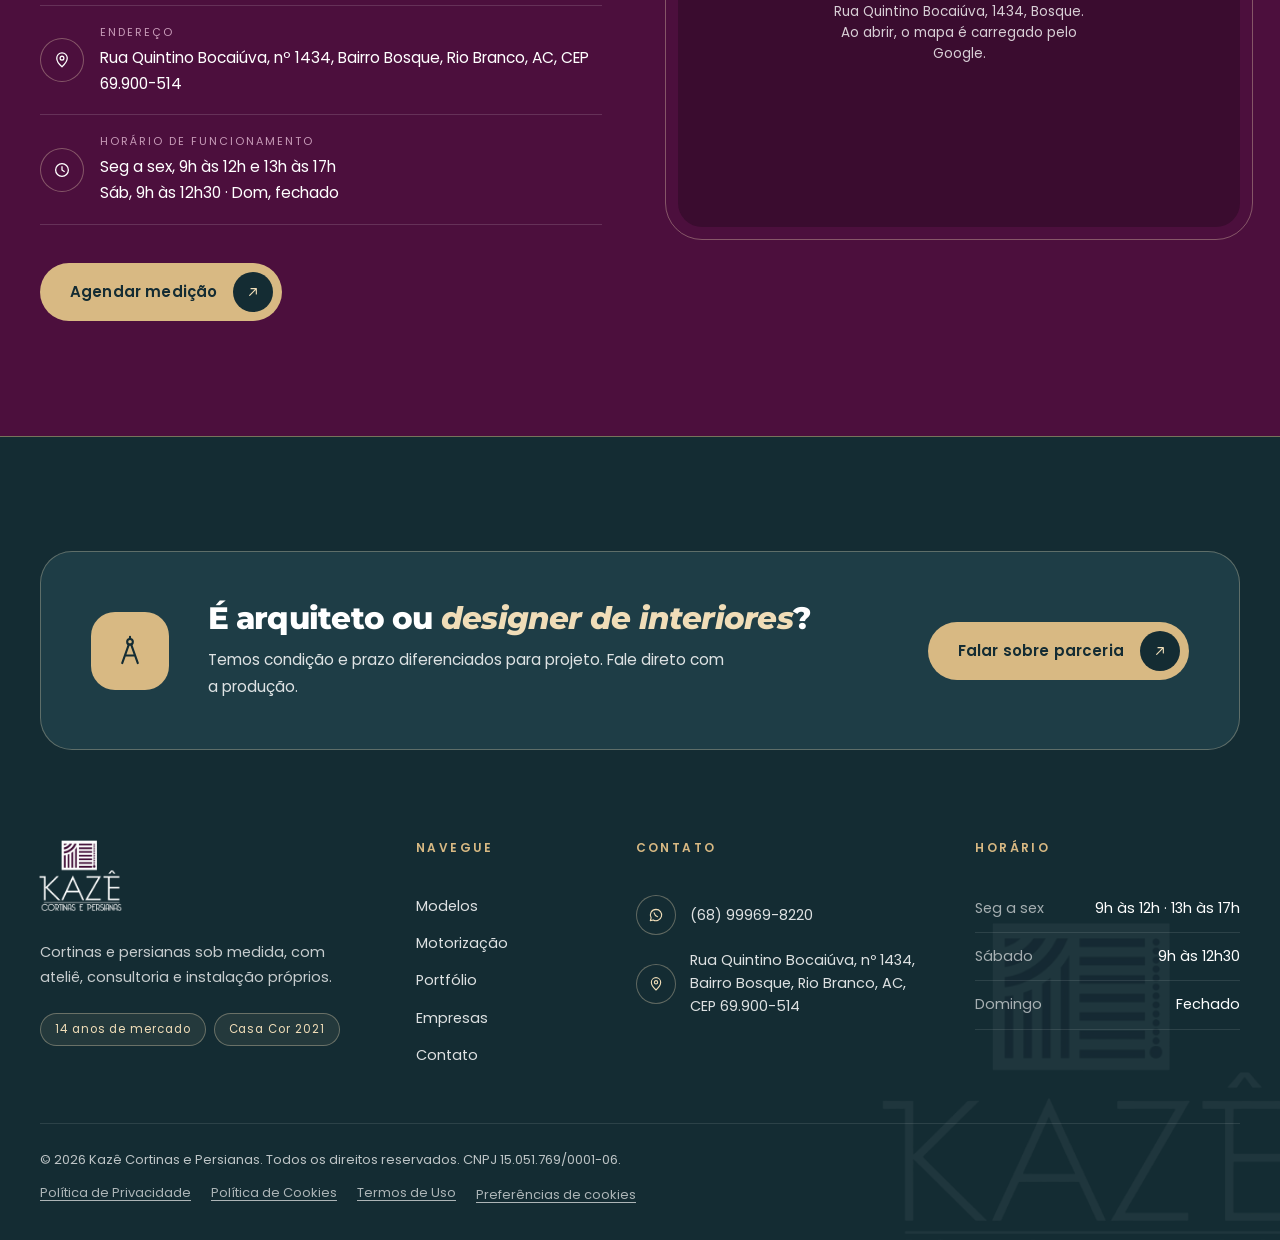
==== commit 71843d16: "Divisores posicionados exatamente na divisa entre as seções Co-Authored-By: Claude Opus 5.5 <noreply" ====
--- a/index.html
+++ b/index.html
@@ -752,13 +752,15 @@
 .bar__wa{box-shadow:none}
 .progress{background:var(--magenta)}
 /* Divisor entre seções: fio fino que se desenha dos dois lados até o símbolo da Kazê */
-.seam{display:block;position:static;transform:none;margin-top:var(--s-6);pointer-events:none}
+/* o divisor fica exatamente na linha entre uma seção e a próxima */
+.why,.ba-sec,.how{position:relative}
+.seam{display:block;position:absolute;left:50%;bottom:0;z-index:6;margin:0;transform:translate(-50%,50%);pointer-events:none}
 .divider::before,.divider::after{height:1px}
 .divider::before{background:linear-gradient(90deg,rgba(76,15,61,0),rgba(76,15,61,.22) 70%,rgba(76,15,61,.38))}
 .divider::after{background:linear-gradient(270deg,rgba(76,15,61,0),rgba(76,15,61,.22) 70%,rgba(76,15,61,.38))}
 .divider__mark{gap:14px;height:auto;padding:0 14px;border-radius:0;background:none;box-shadow:none}
 .divider__mark i{width:5px;height:5px;border-radius:50%;background:var(--gold);transform:none}
-.divider__seal{width:52px;height:52px;border-radius:50%;display:grid;place-items:center;background:#fff;box-shadow:inset 0 0 0 1px rgba(76,15,61,.16)}
+.divider__seal{width:56px;height:56px;border-radius:50%;display:grid;place-items:center;background:#fff;box-shadow:inset 0 0 0 1px rgba(76,15,61,.22)}
 .divider__seal img{width:22px;height:auto;display:block}
 .why .divider__seal,.faq .divider__seal{background:var(--sand)}
 .why__media .device{box-shadow:none}
@@ -766,7 +768,7 @@
 .js .divider.reveal .divider__mark{opacity:0;transform:scale(.85)}
 .js .divider.reveal.is-in .divider__mark{opacity:1;transform:none;transition:opacity 1s var(--ease) .35s,transform 1.2s var(--ease) .35s}
 .js .divider.reveal.is-in::before,.js .divider.reveal.is-in::after{transition:transform 1.8s var(--ease) .1s}
-@media (max-width:640px){.seam{margin-top:var(--s-5)}.divider__seal{width:46px;height:46px}.divider__seal img{width:19px}}
+@media (max-width:640px){.divider__seal{width:46px;height:46px}.divider__seal img{width:19px}}
 .map{display:grid;background:#3A0C2F}
 .map__load{display:grid;place-content:center;justify-items:center;gap:14px;padding:32px;border:0;background:transparent;color:#fff;text-align:center;cursor:pointer;font-family:var(--f-ui)}
 .map__load .ico{width:44px;height:44px;padding:11px;border-radius:50%;background:var(--gold);color:var(--plum);stroke-width:1.8;transition:transform .6s var(--ease)}
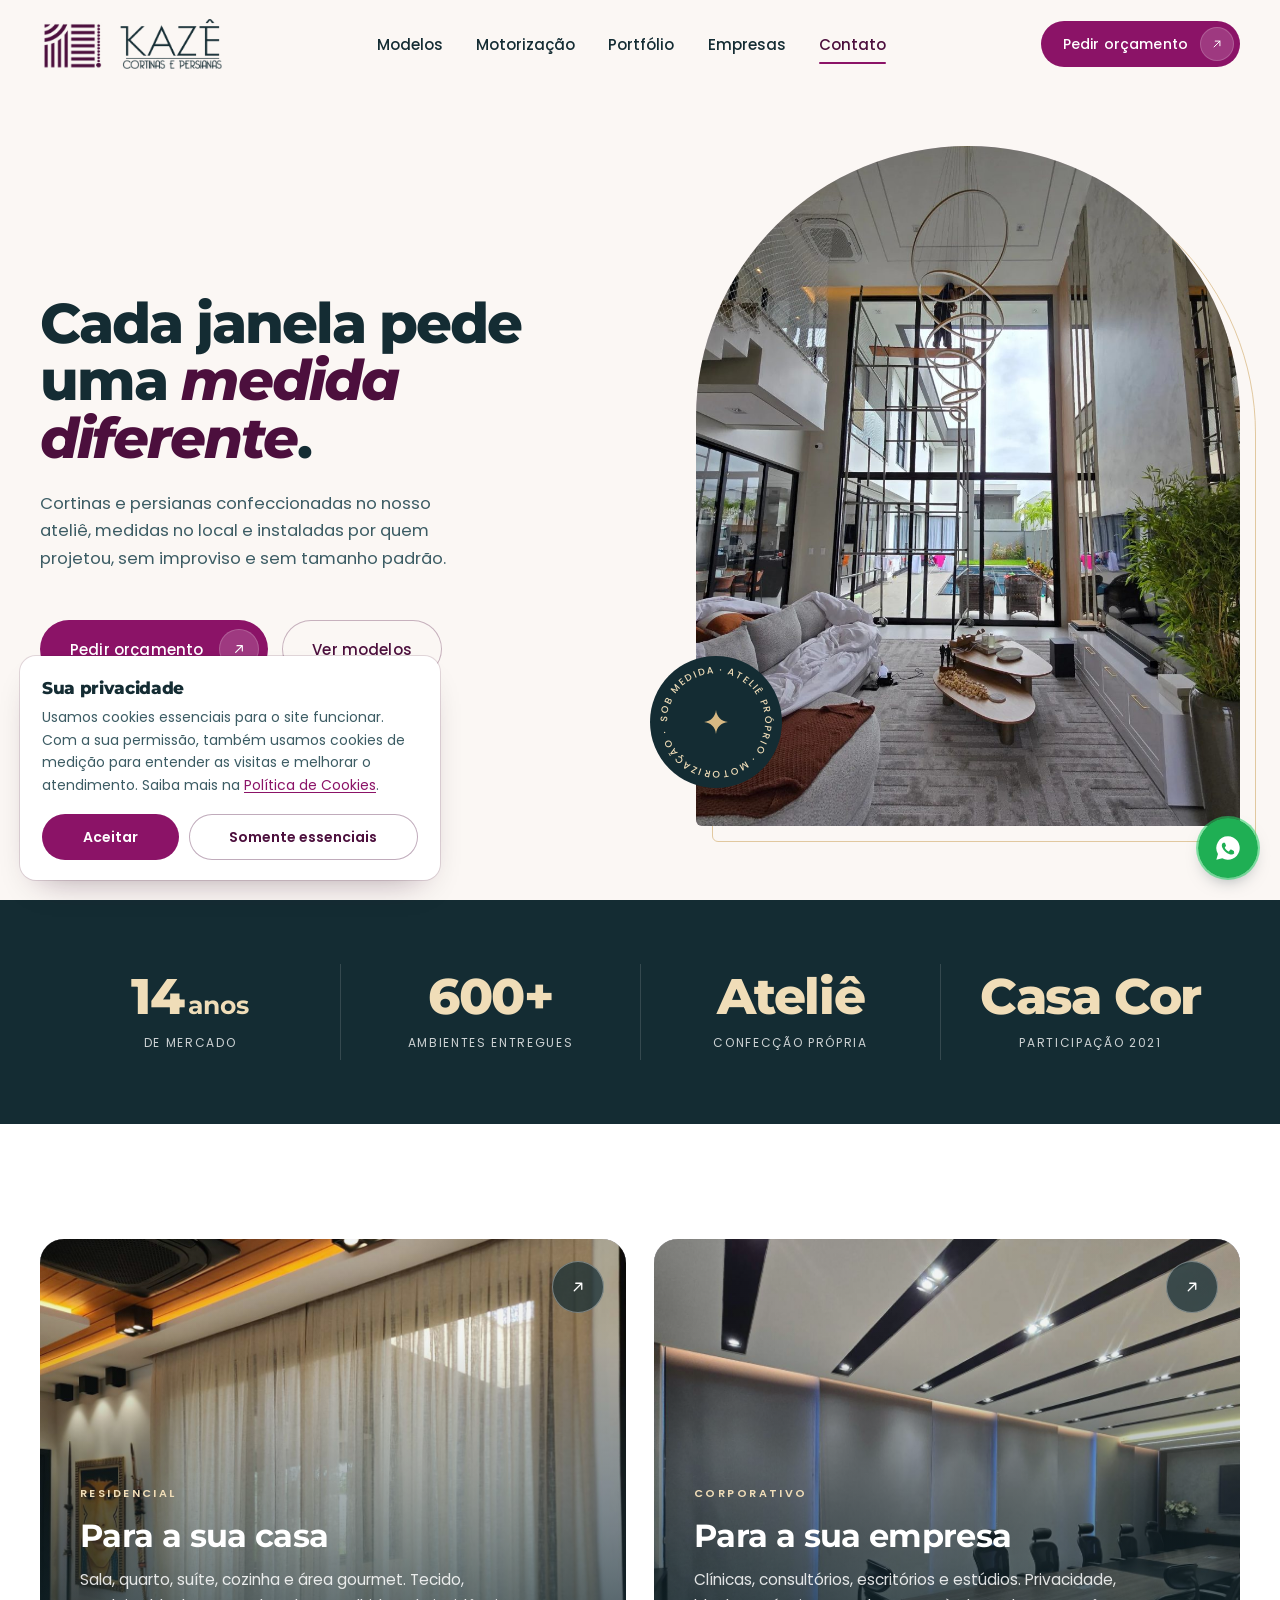
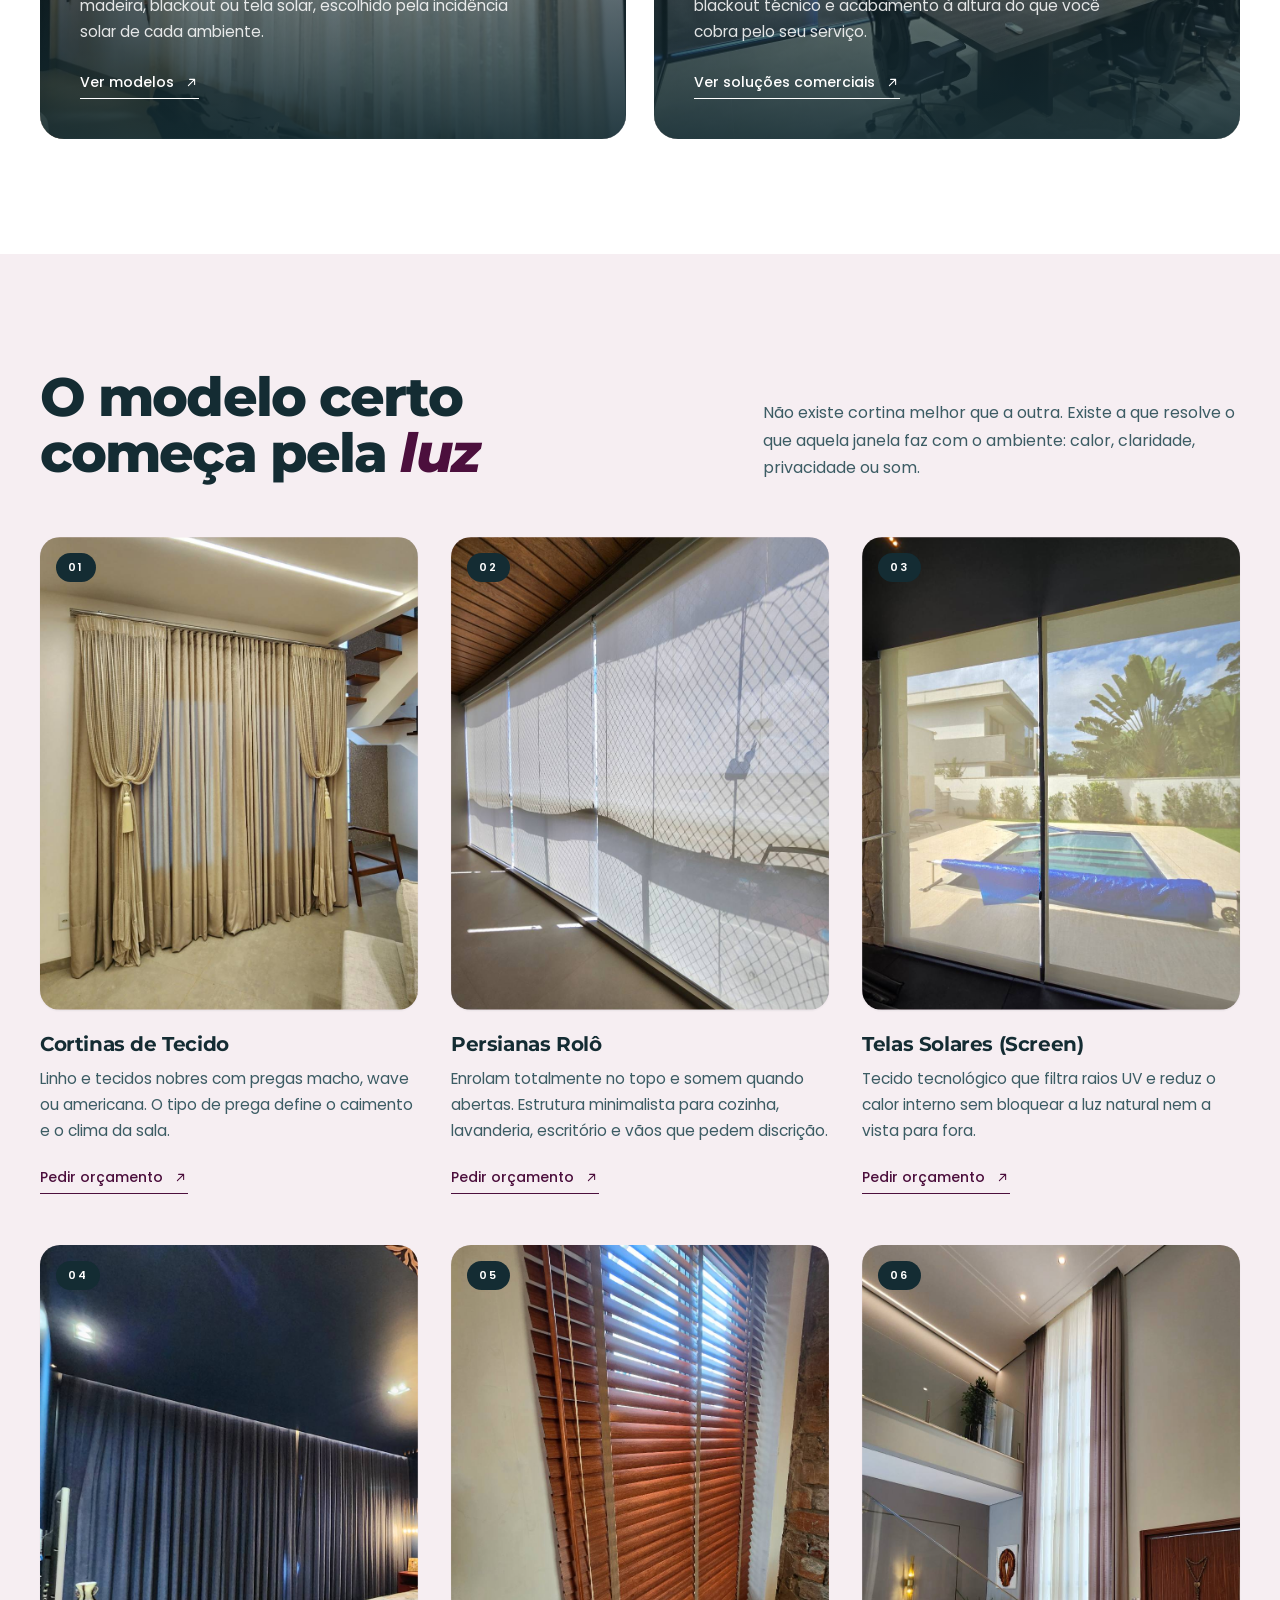
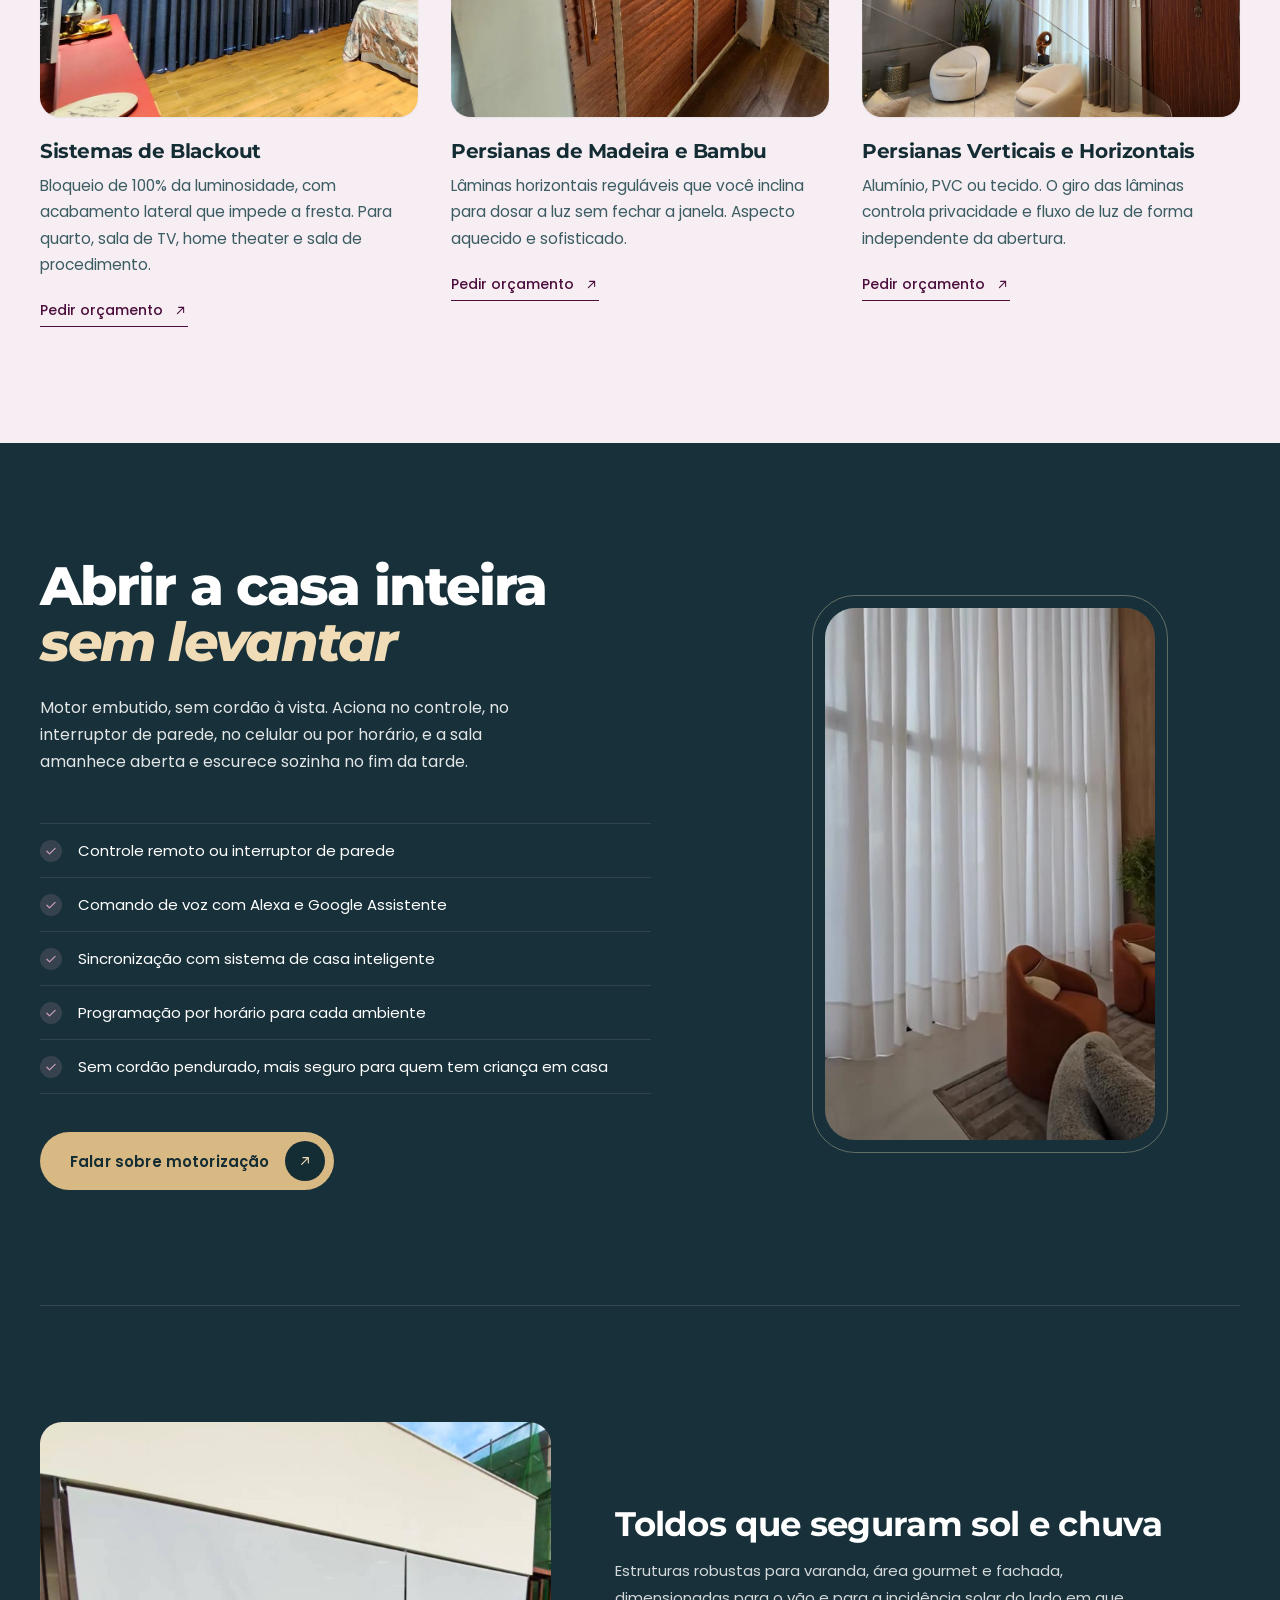
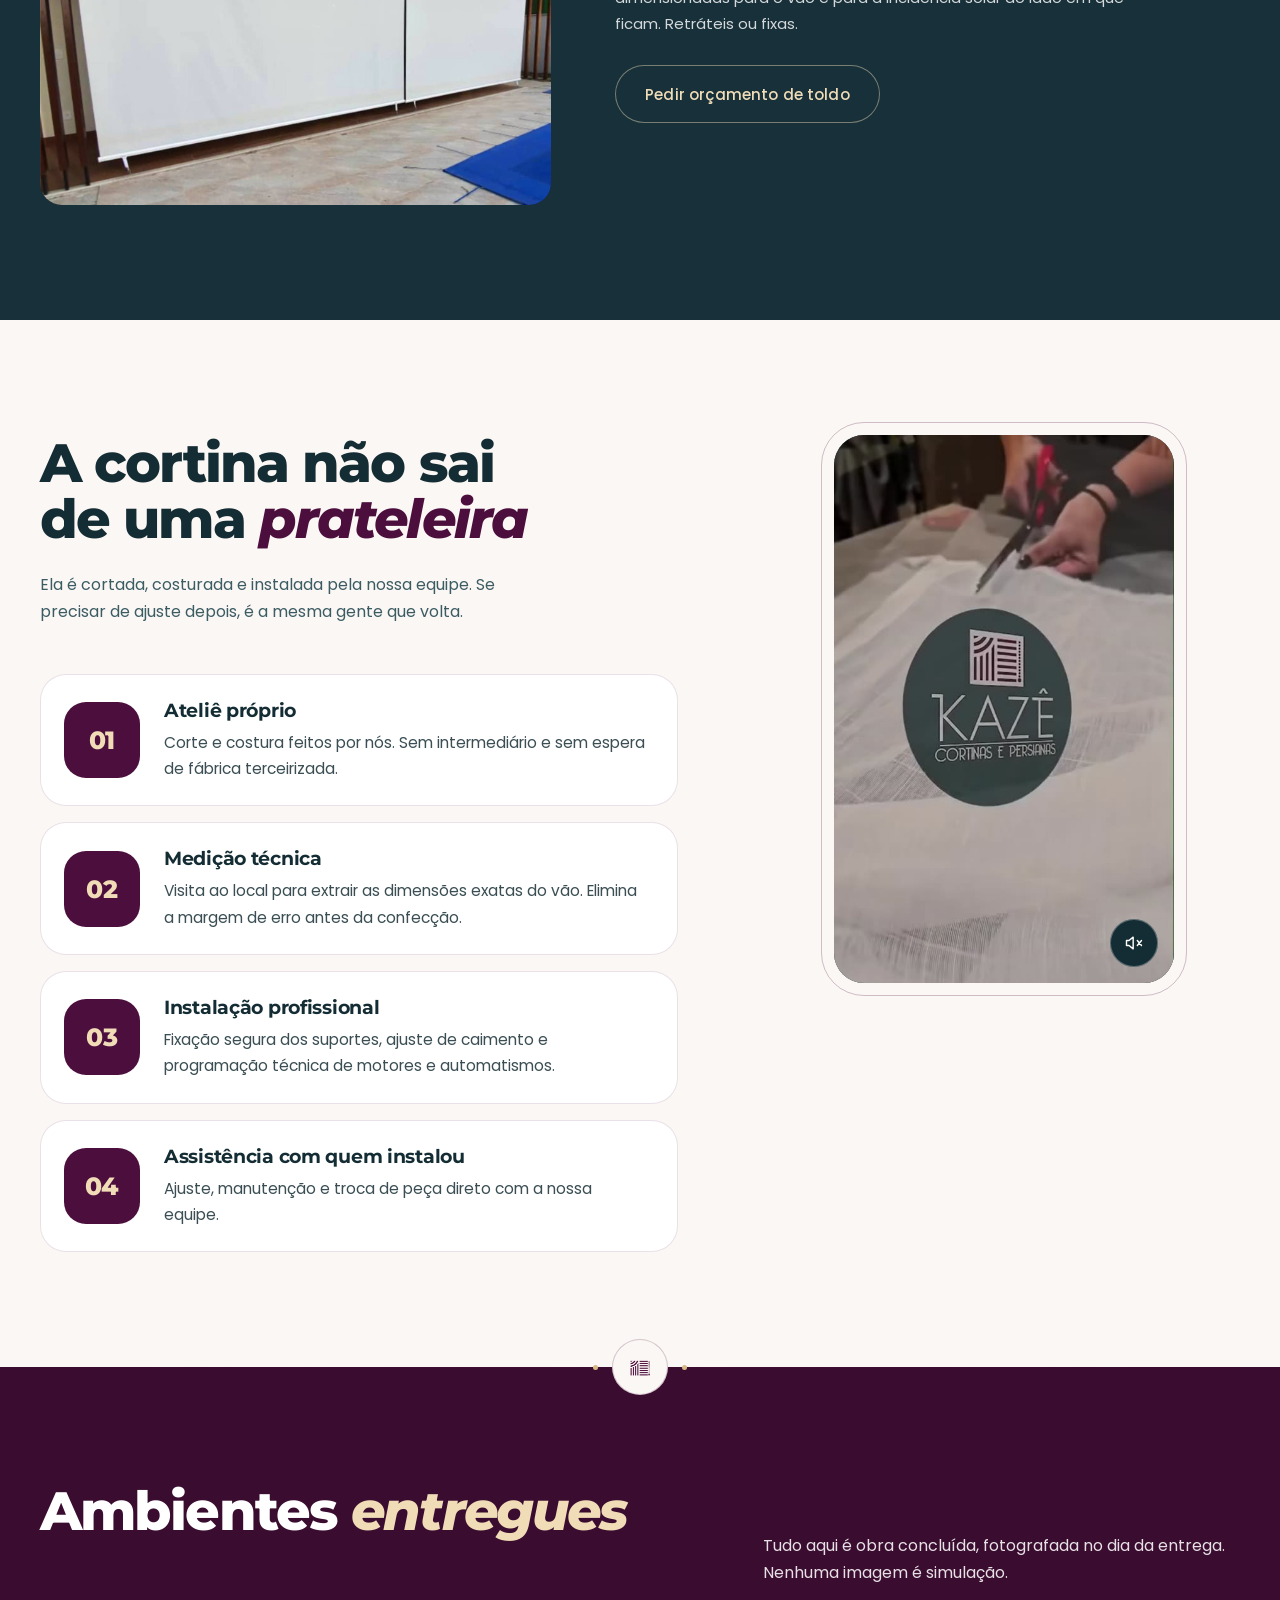
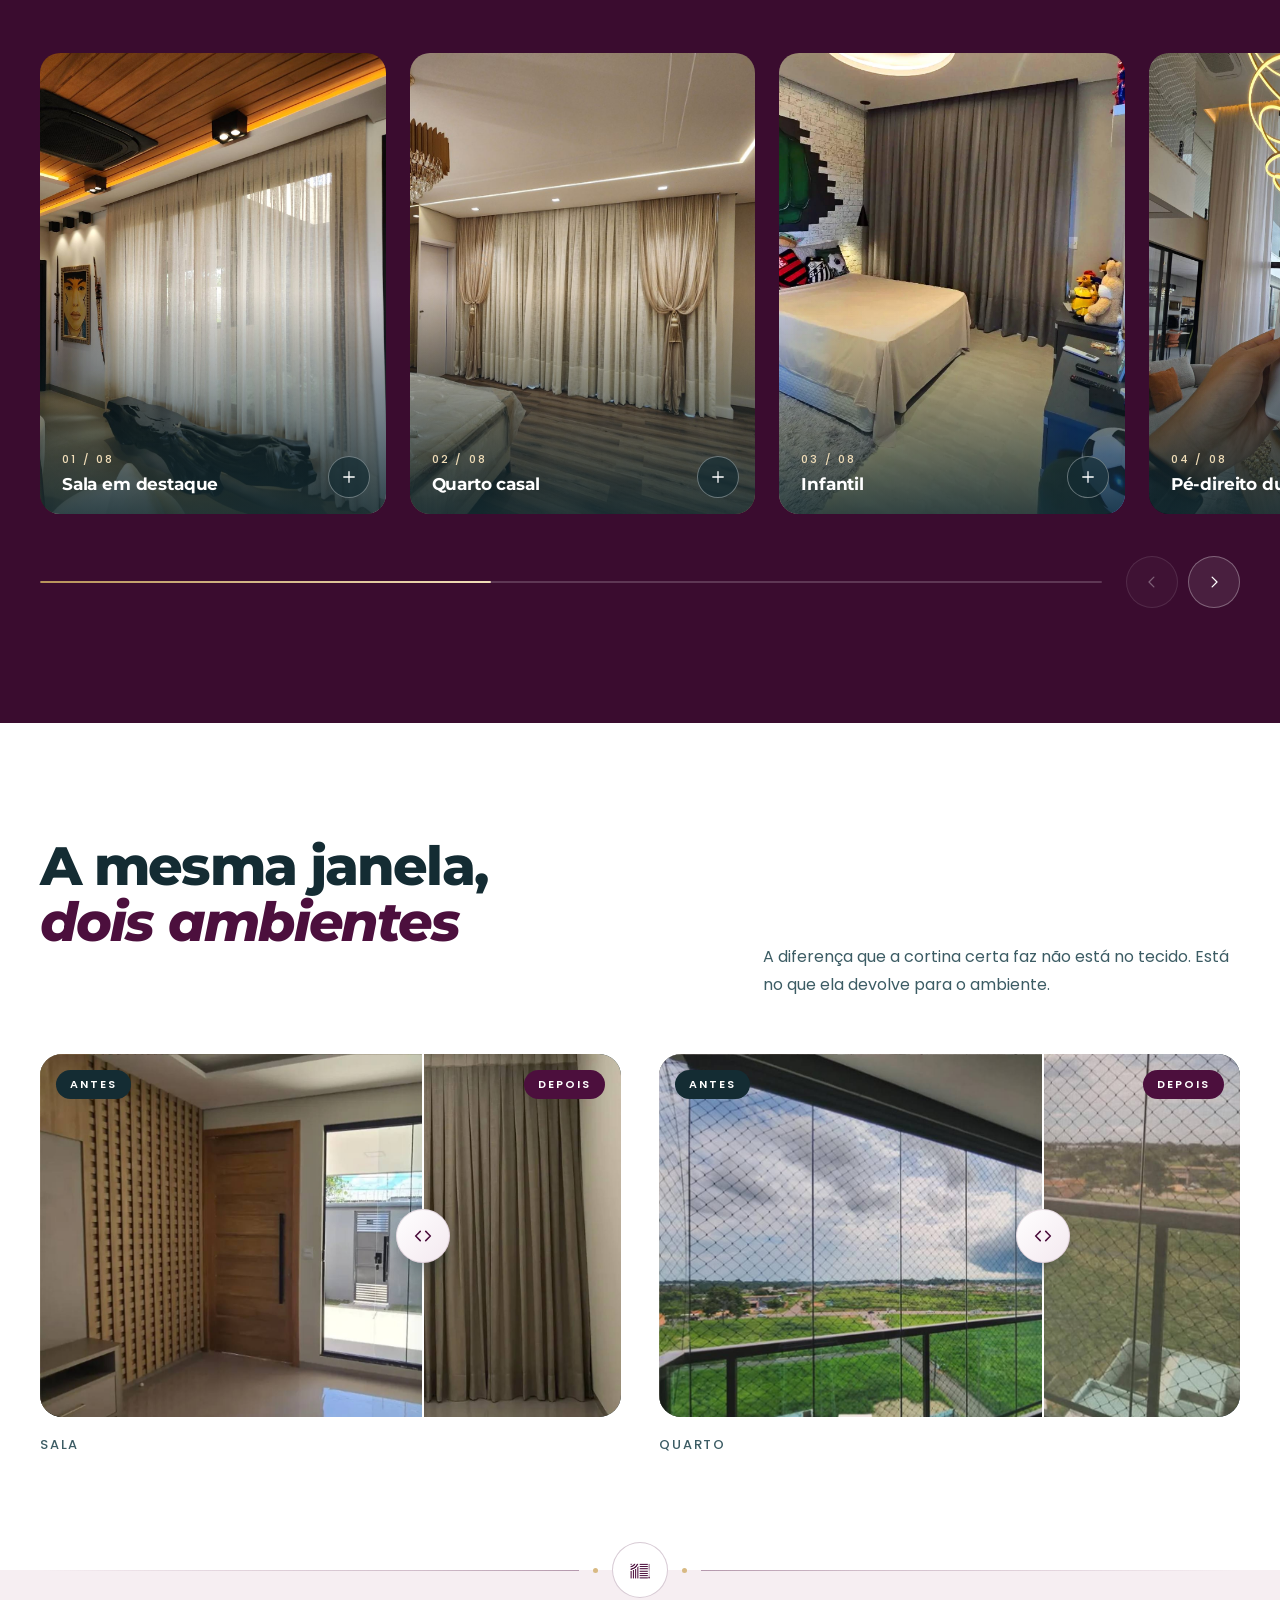
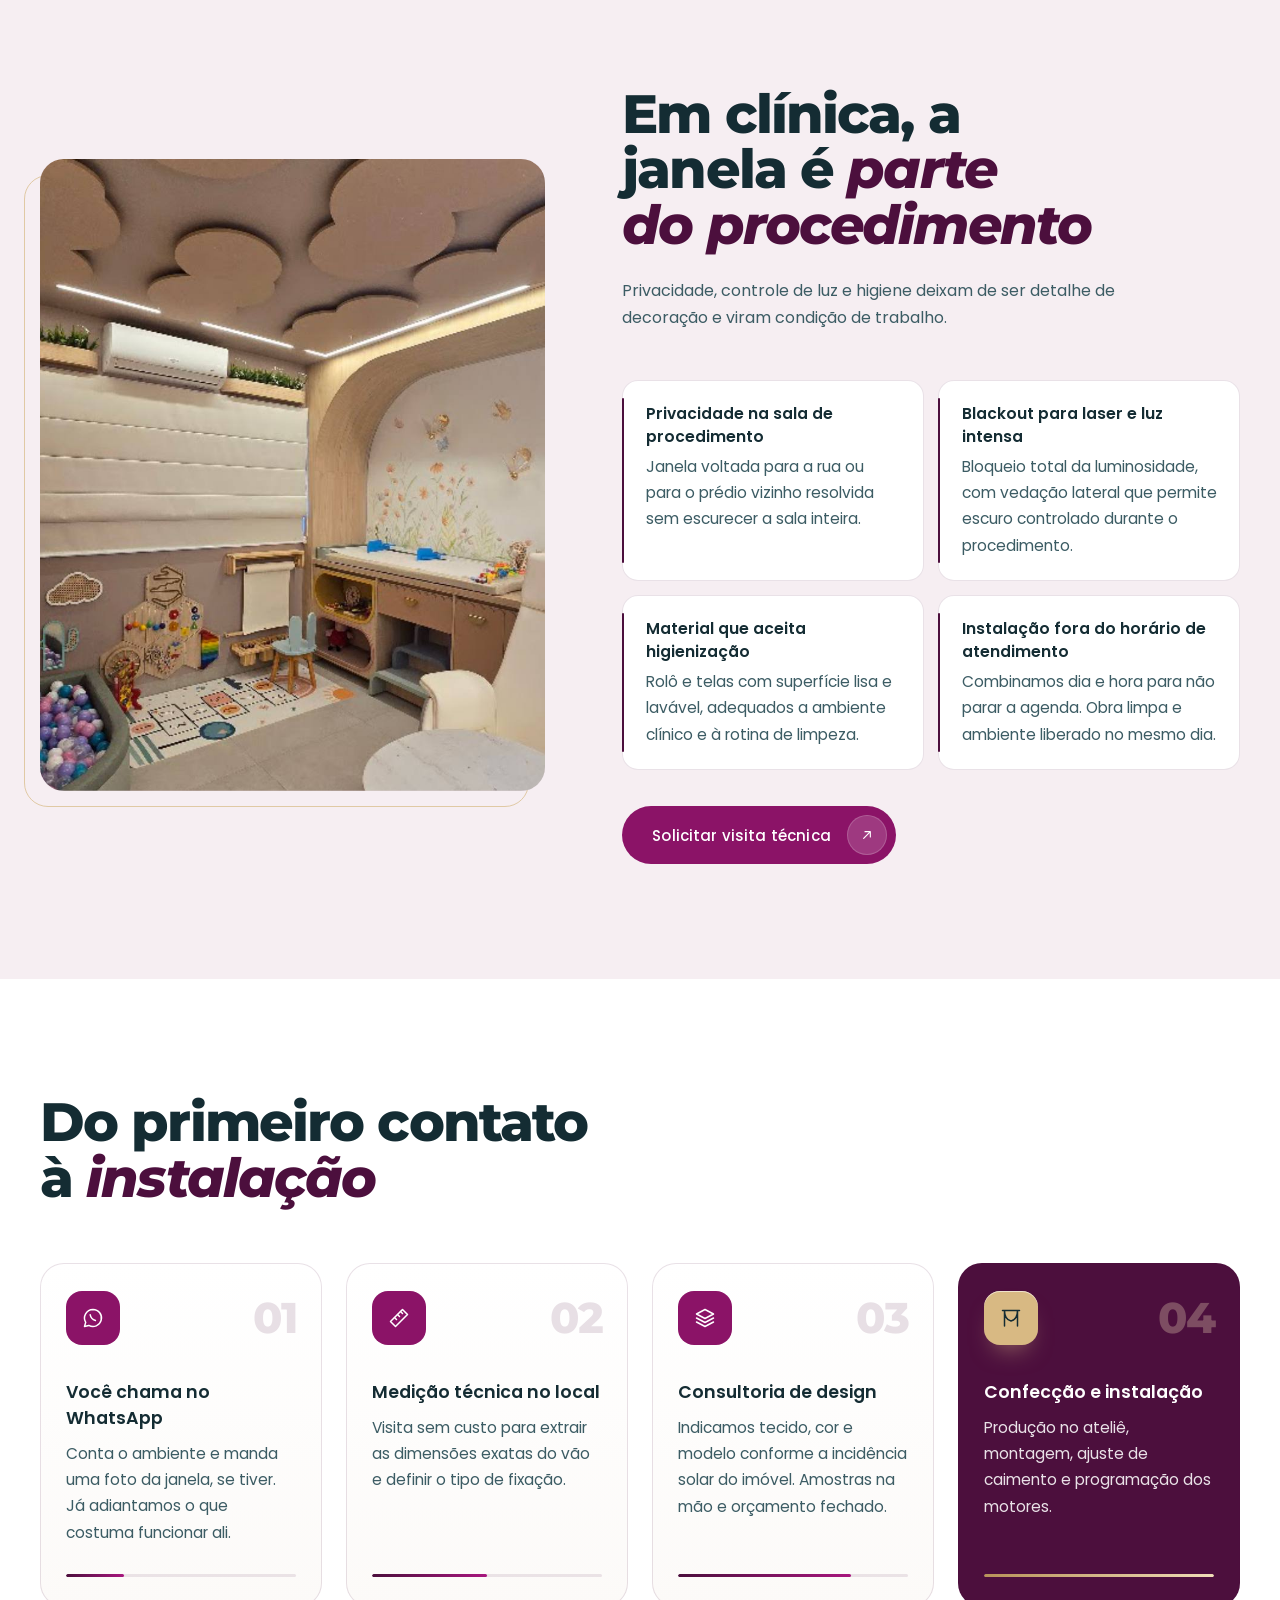
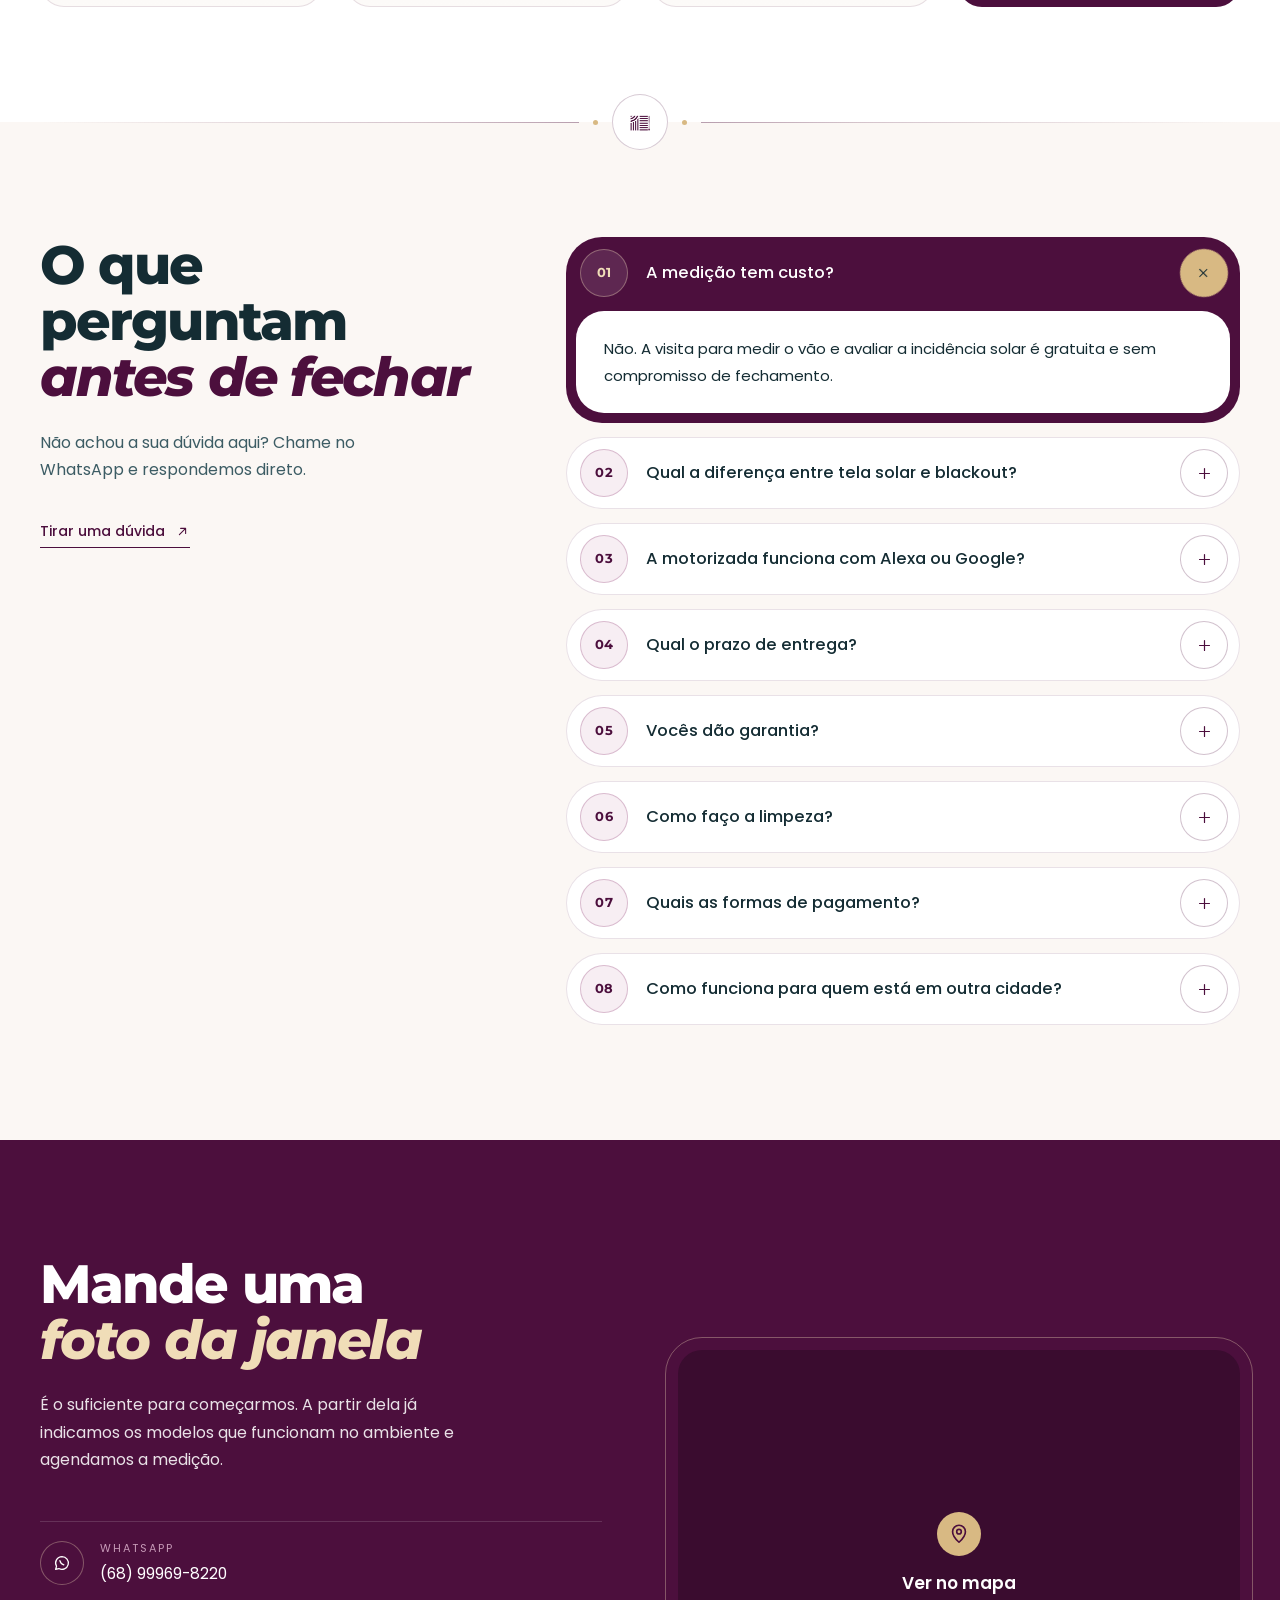
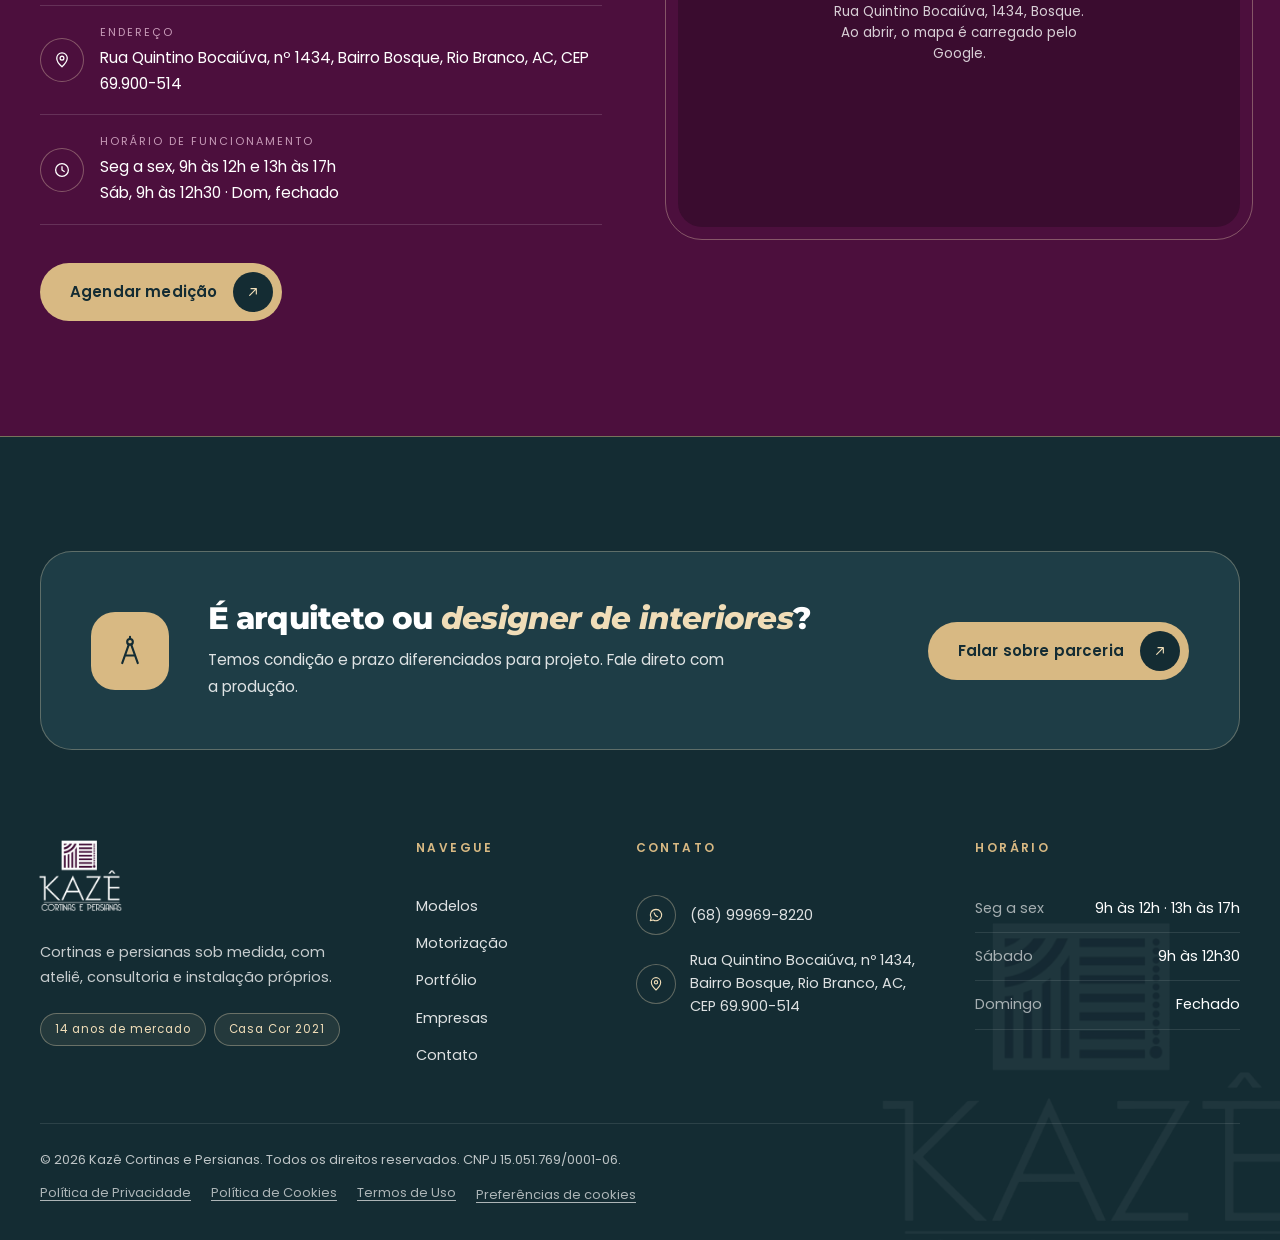
==== commit 95c02867: "Rolagem mais leve e fotos sem atraso - Barra de progresso e empilhamento sem recalcular o estilo da " ====
--- a/index.html
+++ b/index.html
@@ -159,7 +159,7 @@
 .js .reveal{opacity:0}
 .js .reveal.is-in{opacity:1;animation:rise 1s var(--ease) backwards;animation-delay:calc(var(--i,0)*90ms)}
 .js .curtain img{clip-path:inset(0 50% 0 50%)}
-.js .curtain.is-in img{clip-path:inset(0 0 0 0);animation:open 1.5s var(--ease) backwards;animation-delay:calc(var(--i,0)*90ms)}
+.js .curtain.is-in img{clip-path:inset(0 0 0 0);animation:open 1.1s var(--ease) backwards;animation-delay:calc(var(--i,0)*70ms)}
 .curtain{display:block;overflow:hidden}
 .curtain img{width:100%;height:100%;object-fit:cover;transition:transform 1.4s var(--ease)}
 .seam{position:absolute;left:50%;bottom:0;z-index:5;transform:translate(-50%,50%);pointer-events:none}
@@ -750,7 +750,9 @@
 .wa{background:#1FAF54;box-shadow:0 8px 18px -8px rgba(20,44,51,.5)}
 .wa:hover{box-shadow:0 10px 20px -8px rgba(20,44,51,.55)}
 .bar__wa{box-shadow:none}
-.progress{background:var(--magenta)}
+.progress{background:var(--magenta);transform:scaleX(0);will-change:transform}
+.curtain{background:#EADAE3}
+.on-dark .curtain,.work .shot__btn{background:#2E0925}
 /* Divisor entre seções: fio fino que se desenha dos dois lados até o símbolo da Kazê */
 /* o divisor fica exatamente na linha entre uma seção e a próxima */
 .why,.ba-sec,.how{position:relative}
@@ -1114,7 +1116,7 @@
         </div>
       </div>
       <div class="device reveal" style="--i:2">
-        <video poster="uploads/poster-motor.jpg" data-src="uploads/V%C3%ADdeo%20cortina%20motorizada%20%201080x1740.mp4" muted loop playsinline preload="none" aria-label="Cortina motorizada abrindo"></video>
+        <video poster="uploads/poster-motor.jpg" data-src="uploads/cortina-motorizada.mp4" muted loop playsinline preload="none" aria-label="Cortina motorizada abrindo"></video>
       </div>
     </div>
     <div class="awning">
@@ -1143,7 +1145,7 @@
     </div>
     <div class="why__media reveal" style="--i:2">
       <div class="device">
-        <video id="atelie" poster="uploads/poster-atelie.jpg" data-src="uploads/Ateli%C3%AA%20bastidores.mp4" muted loop playsinline preload="none" aria-label="Bastidores do ateliê Kazê"></video>
+        <video id="atelie" poster="uploads/poster-atelie.jpg" data-src="uploads/atelie-bastidores.mp4" muted loop playsinline preload="none" aria-label="Bastidores do ateliê Kazê"></video>
         <button class="sound" id="sound" type="button" aria-pressed="false" aria-label="Ativar ou desativar o som do vídeo">
           <svg class="ico i-off"><use href="#i-sound-off"/></svg><svg class="ico i-on"><use href="#i-sound-on"/></svg>
         </button>
@@ -1403,7 +1405,7 @@
   /* Entrada ao rolar */
   const io = new IntersectionObserver((entries) => {
     entries.forEach((e) => { if (e.isIntersecting) { e.target.classList.add('is-in'); io.unobserve(e.target); } });
-  }, { threshold: 0.14, rootMargin: '0px 0px -6% 0px' });
+  }, { threshold: 0, rootMargin: '0px 0px 12% 0px' });
   $$('.reveal, .curtain').forEach((el) => io.observe(el));
 
   /* Contadores */
@@ -1427,8 +1429,11 @@
   /* Barra (some ao descer, volta ao subir), progresso e parallax */
   const bar = $('#bar'), plx = $('[data-parallax]'), stacks = [$$('.why__row'), $$('.step')];
   /* Diferenciais e Como funciona: no celular os cards empilham e o de trás recua */
+  let stackWasOn = true;
   const stack = () => {
     const on = innerWidth <= 640 && !still;
+    if (!on && !stackWasOn) return;   /* no computador não há empilhamento: não mexe em nada */
+    stackWasOn = on;
     stacks.forEach((rows) => rows.forEach((r, i) => {
       const next = rows[i + 1];
       let t = 0;
@@ -1436,22 +1441,30 @@
         const top = r.getBoundingClientRect().top, h = r.offsetHeight;
         t = Math.max(0, Math.min(1, 1 - (next.getBoundingClientRect().top - top - 16) / h));
       }
-      r.style.transform = t > 0 ? 'scale(' + (1 - 0.06 * t).toFixed(4) + ')' : '';
-      r.style.setProperty('--t', t.toFixed(3));
+      const tf = t > 0 ? 'scale(' + (1 - 0.06 * t).toFixed(4) + ')' : '';
+      if (r.style.transform !== tf) r.style.transform = tf;
+      const tv = t.toFixed(2);
+      if (r.dataset.t !== tv) { r.dataset.t = tv; r.style.setProperty('--t', tv); }
     }));
   };
-  let lastY = scrollY, ticking = false;
+  let lastY = scrollY, ticking = false, maxH = root.scrollHeight - innerHeight;
+  const progress = $('.progress');
+  const doorsEl = $('.doors');
+  let hideAfter = doorsEl ? doorsEl.offsetTop + doorsEl.offsetHeight - 80 : 900;
+  addEventListener('resize', () => {
+    maxH = root.scrollHeight - innerHeight;
+    hideAfter = doorsEl ? doorsEl.offsetTop + doorsEl.offsetHeight - 80 : 900;
+  });
+  addEventListener('load', () => { maxH = root.scrollHeight - innerHeight; });
   const frame = () => {
     ticking = false;
-    const y = scrollY, max = root.scrollHeight - innerHeight;
-    root.style.setProperty('--sp', max > 0 ? (y / max).toFixed(4) : 0);
+    const y = scrollY;
+    if (progress) progress.style.transform = 'scaleX(' + (maxH > 0 ? Math.min(1, y / maxH) : 0).toFixed(4) + ')';
     bar.classList.toggle('is-scrolled', y > 40);
     if (plx && !still && y < innerHeight * 1.2) plx.style.transform = 'translate3d(0,' + (y * 0.05).toFixed(1) + 'px,0)';
     stack();
     if (Math.abs(y - lastY) > 10) {
-      const doors = document.querySelector('.doors');
-      const after = doors ? doors.offsetTop + doors.offsetHeight - 80 : 900;
-      bar.classList.toggle('is-away', y > lastY && y > after && !bar.querySelector('[aria-expanded="true"]'));
+      bar.classList.toggle('is-away', y > lastY && y > hideAfter && !bar.querySelector('[aria-expanded="true"]'));
       lastY = y;
     }
   };
@@ -1460,6 +1473,11 @@
   addEventListener('resize', onScroll);
   bar.addEventListener('focusin', () => bar.classList.remove('is-away'));
   frame();
+
+  /* Fotos: a primeira tela carrega primeiro; logo depois, todas as outras baixam
+     em segundo plano, para nenhuma aparecer vazia ao rolar rápido */
+  const warm = () => $$('img[loading="lazy"]').forEach((im) => { im.loading = 'eager'; });
+  addEventListener('load', () => ('requestIdleCallback' in window ? requestIdleCallback(warm, { timeout: 1200 }) : setTimeout(warm, 600)));
 
   /* Mapa: só carrega quando a pessoa pede */
   const map = $('[data-map]');
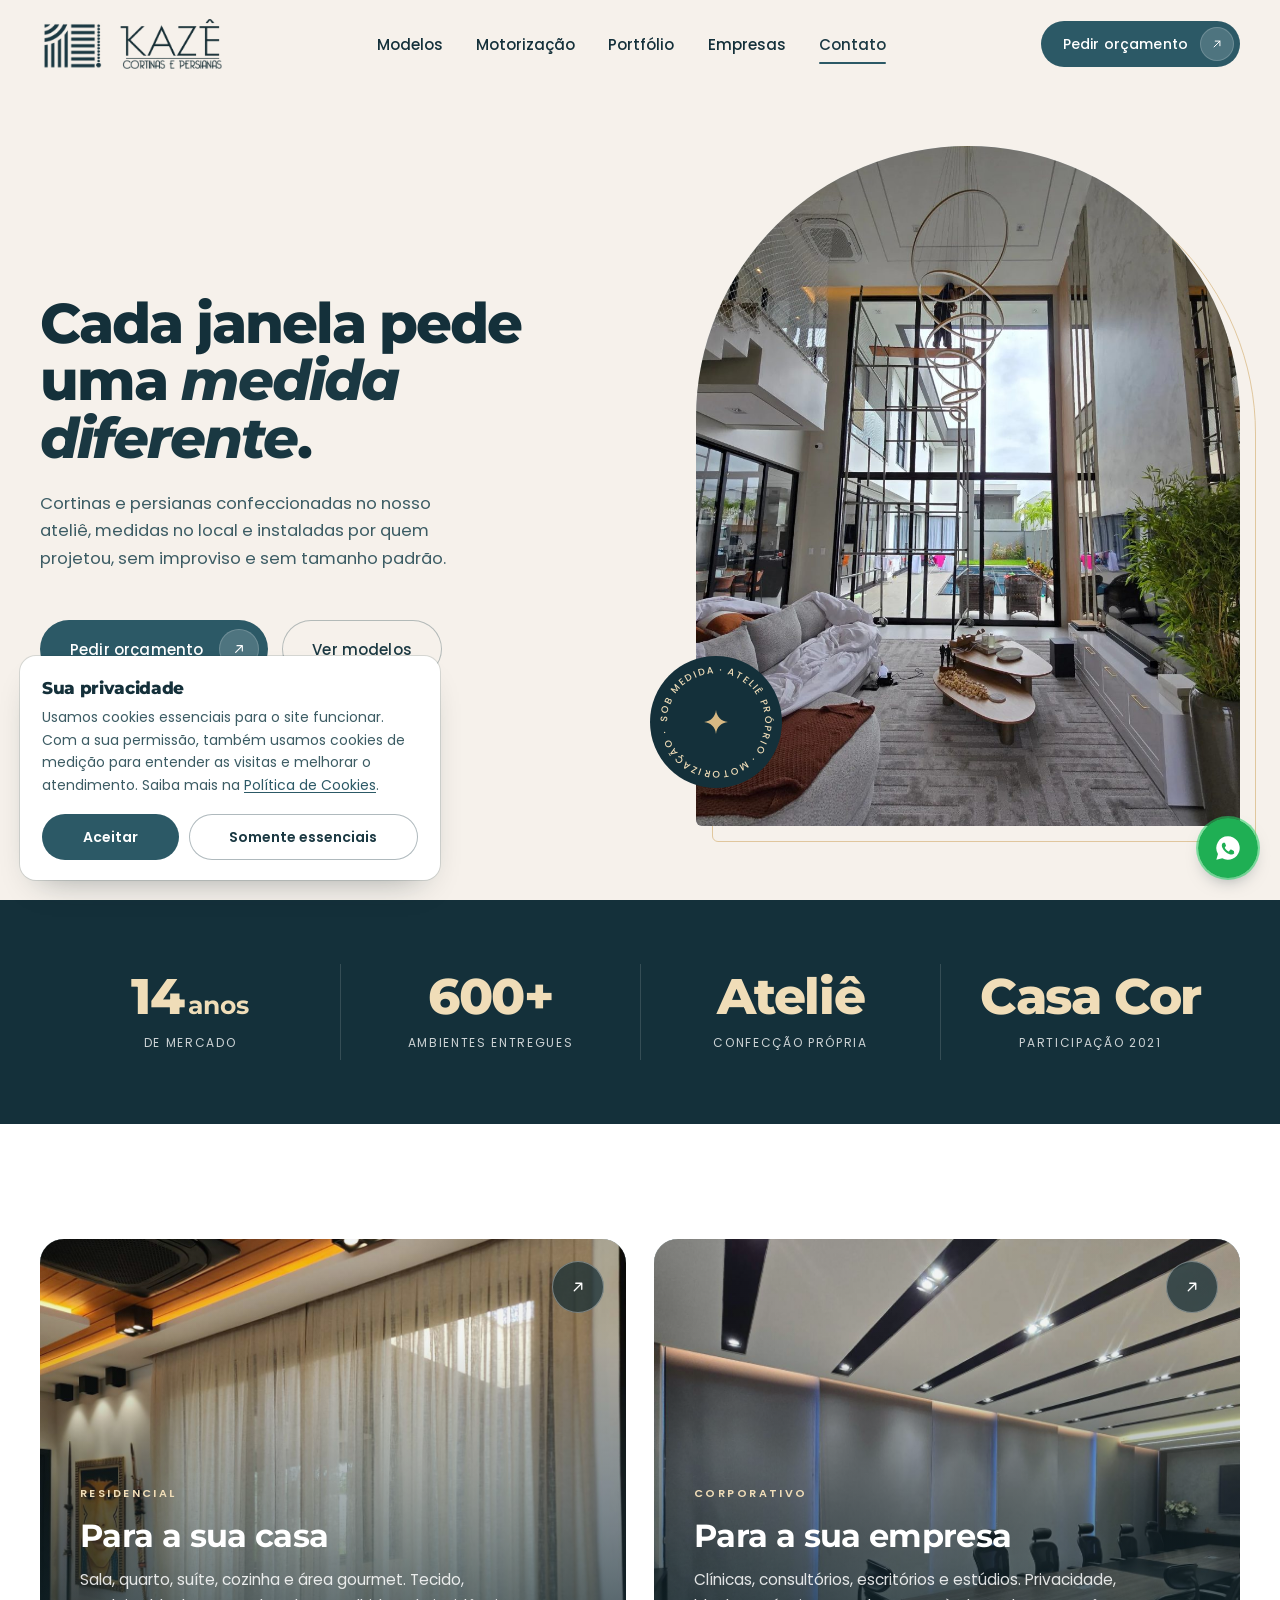
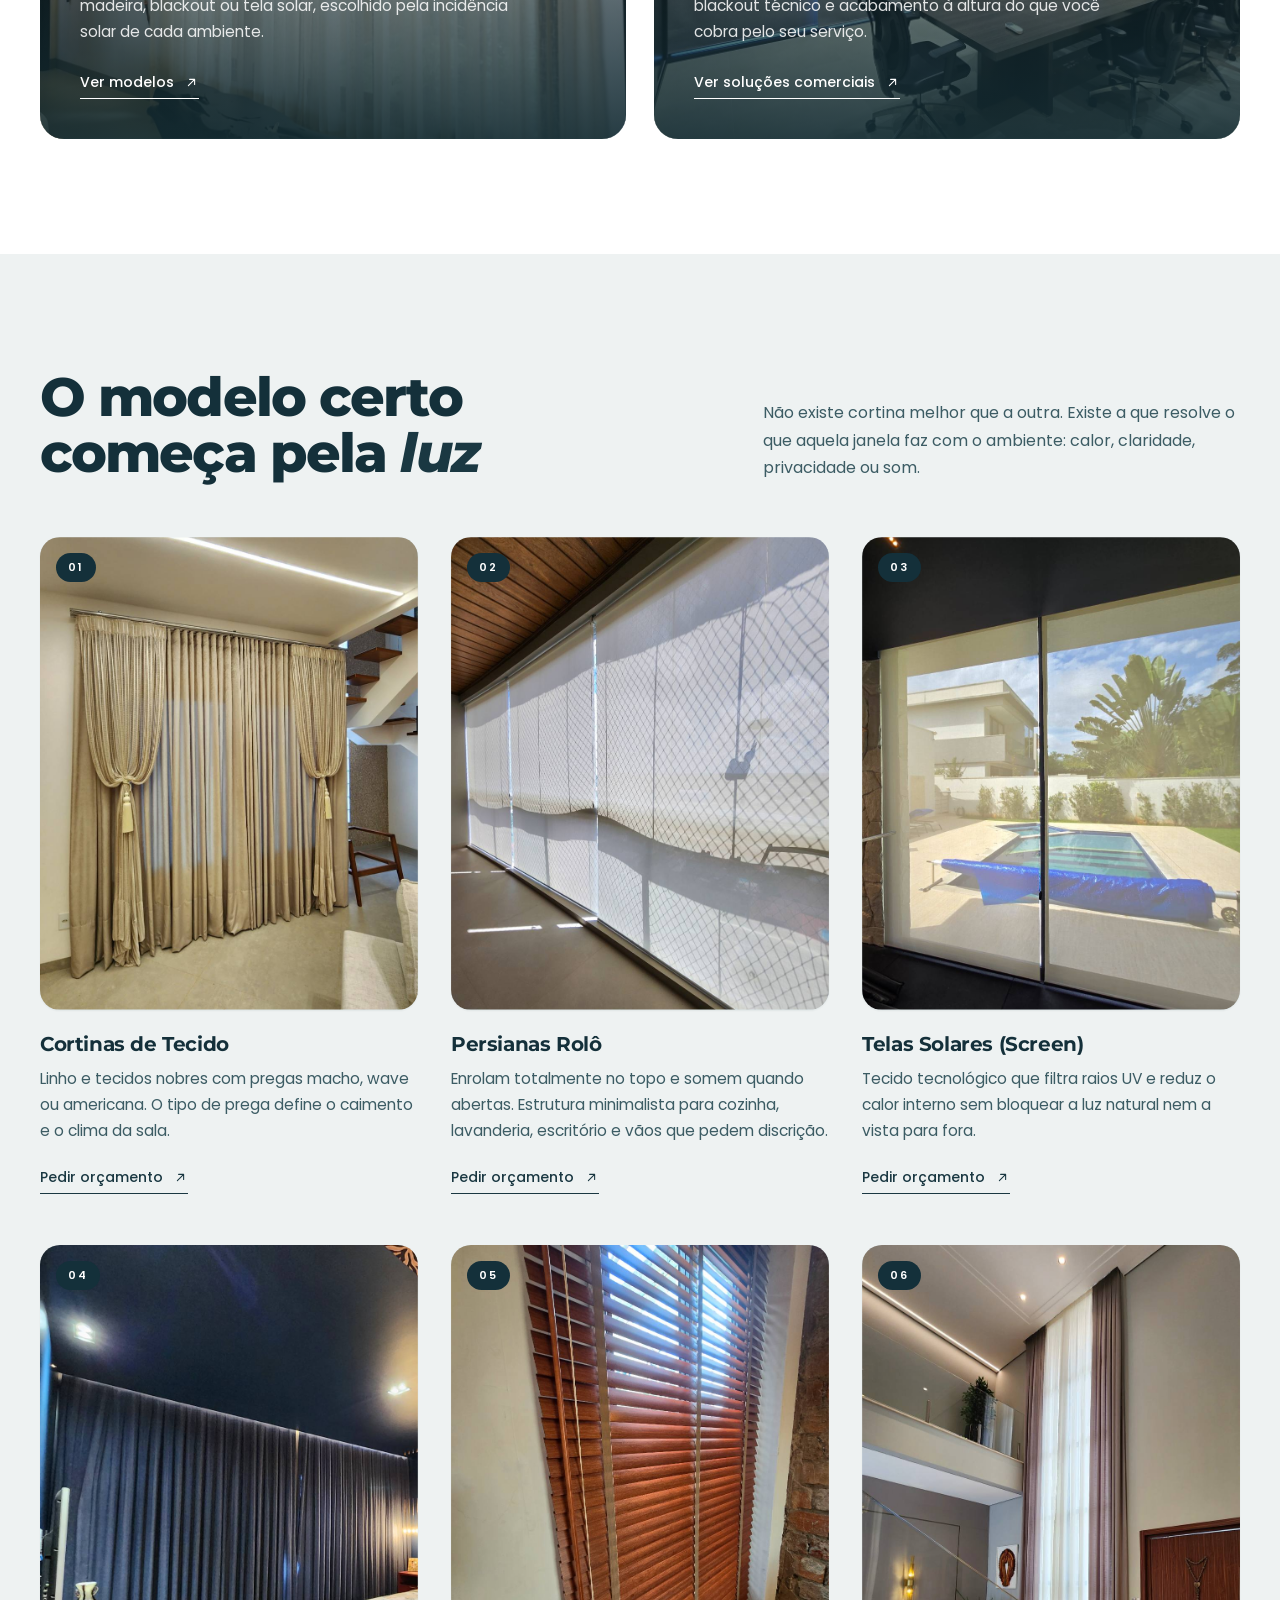
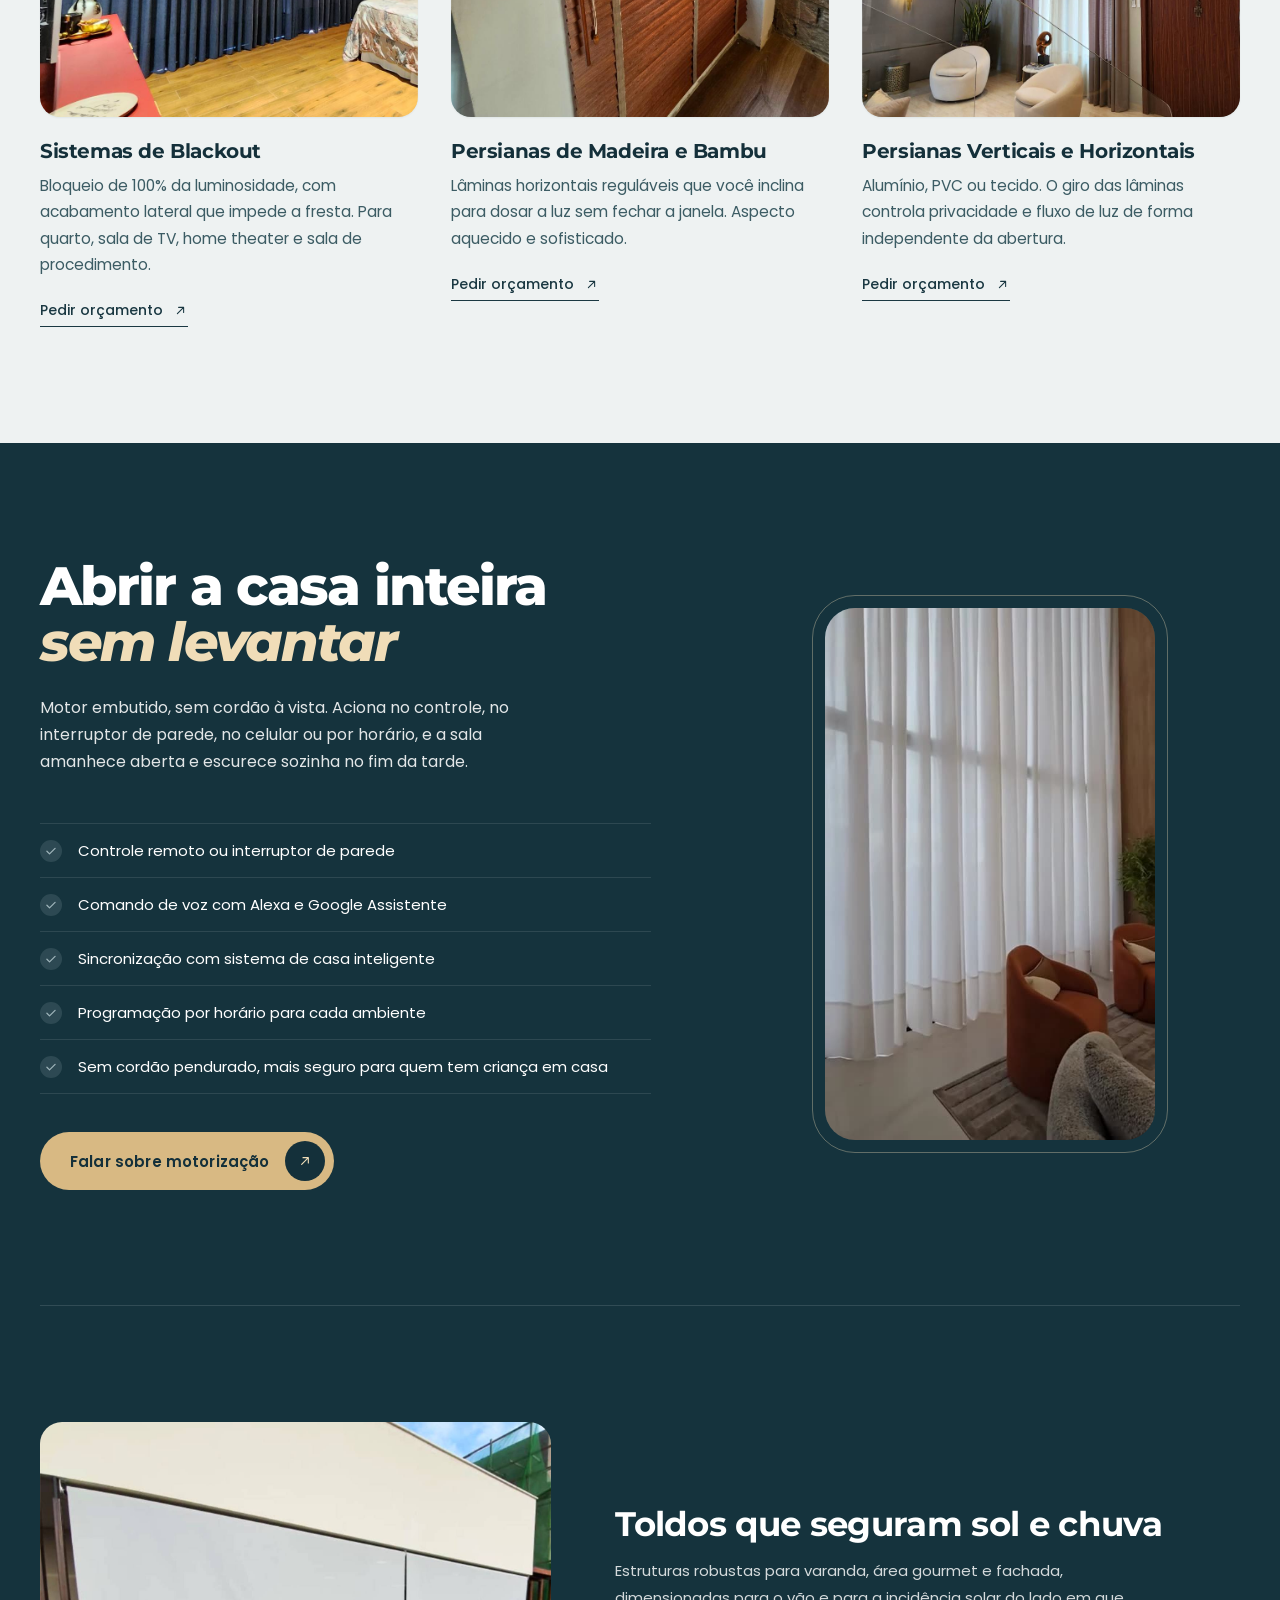
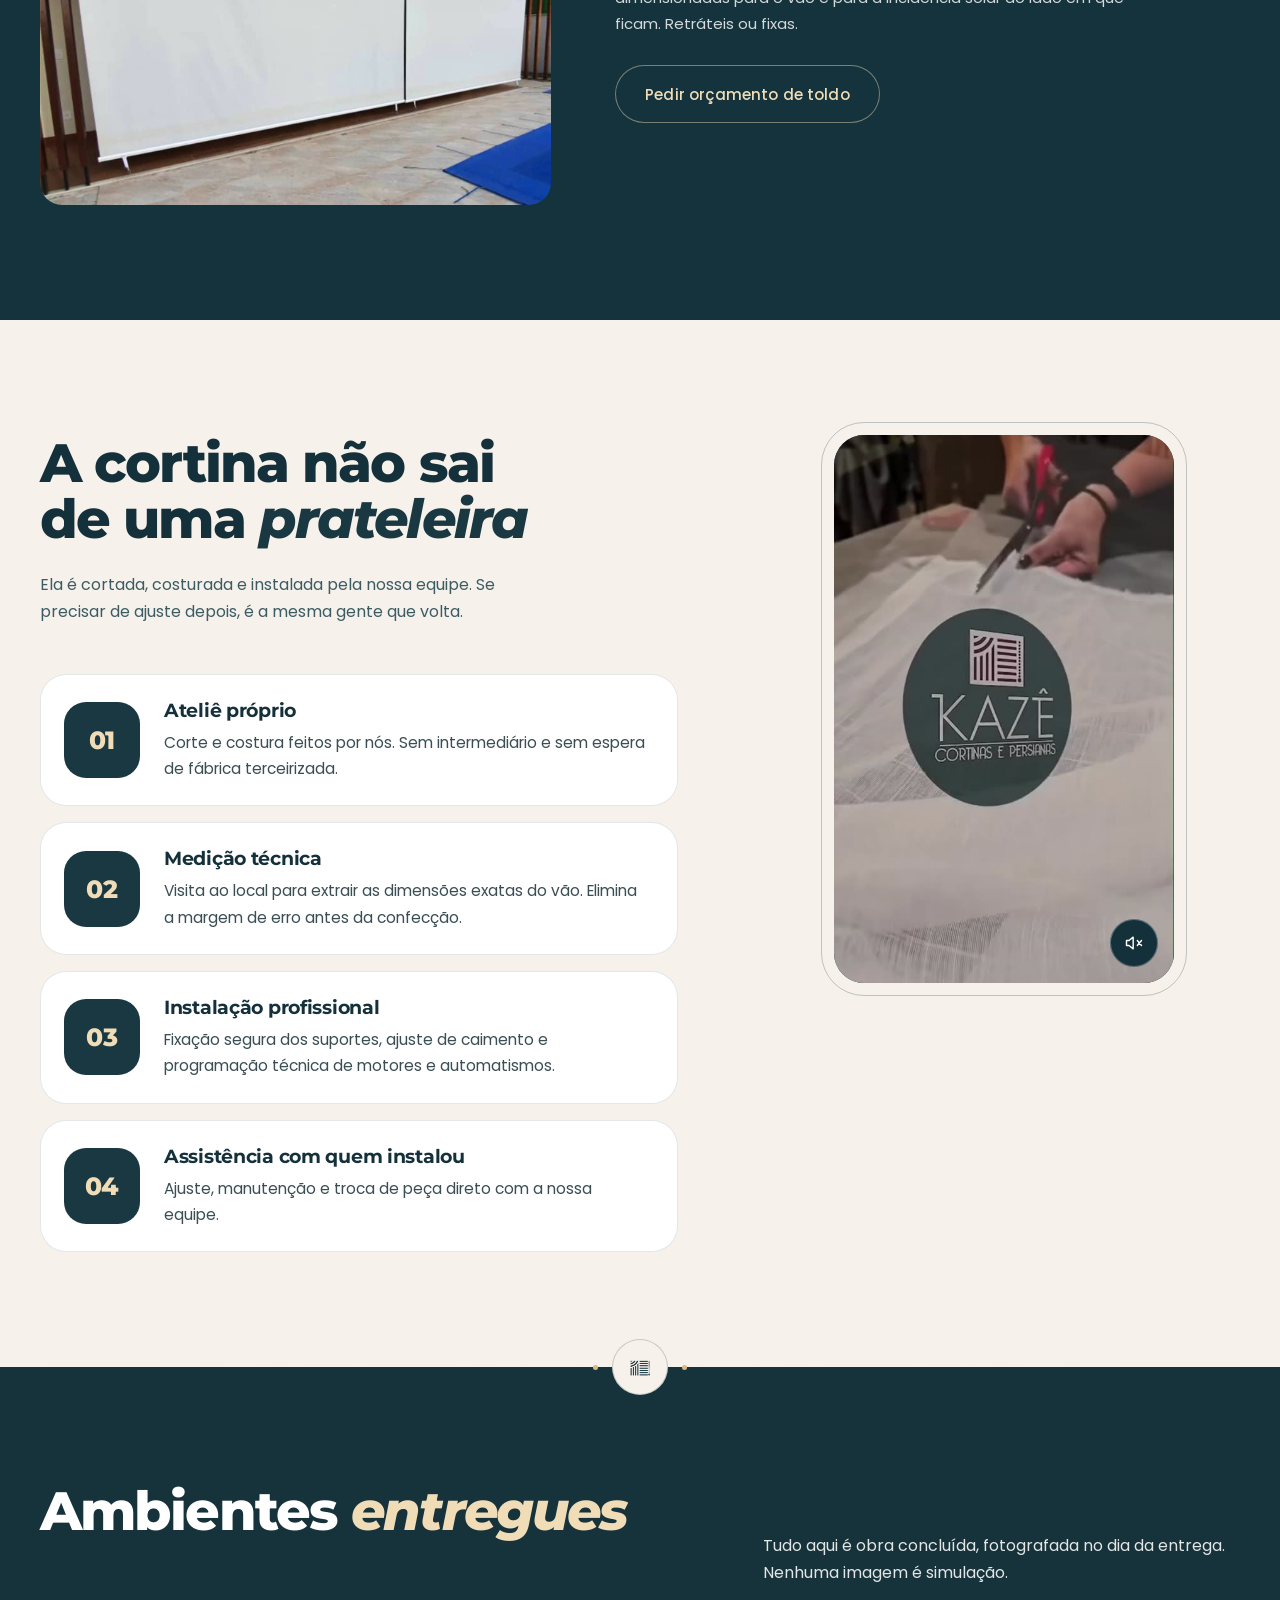
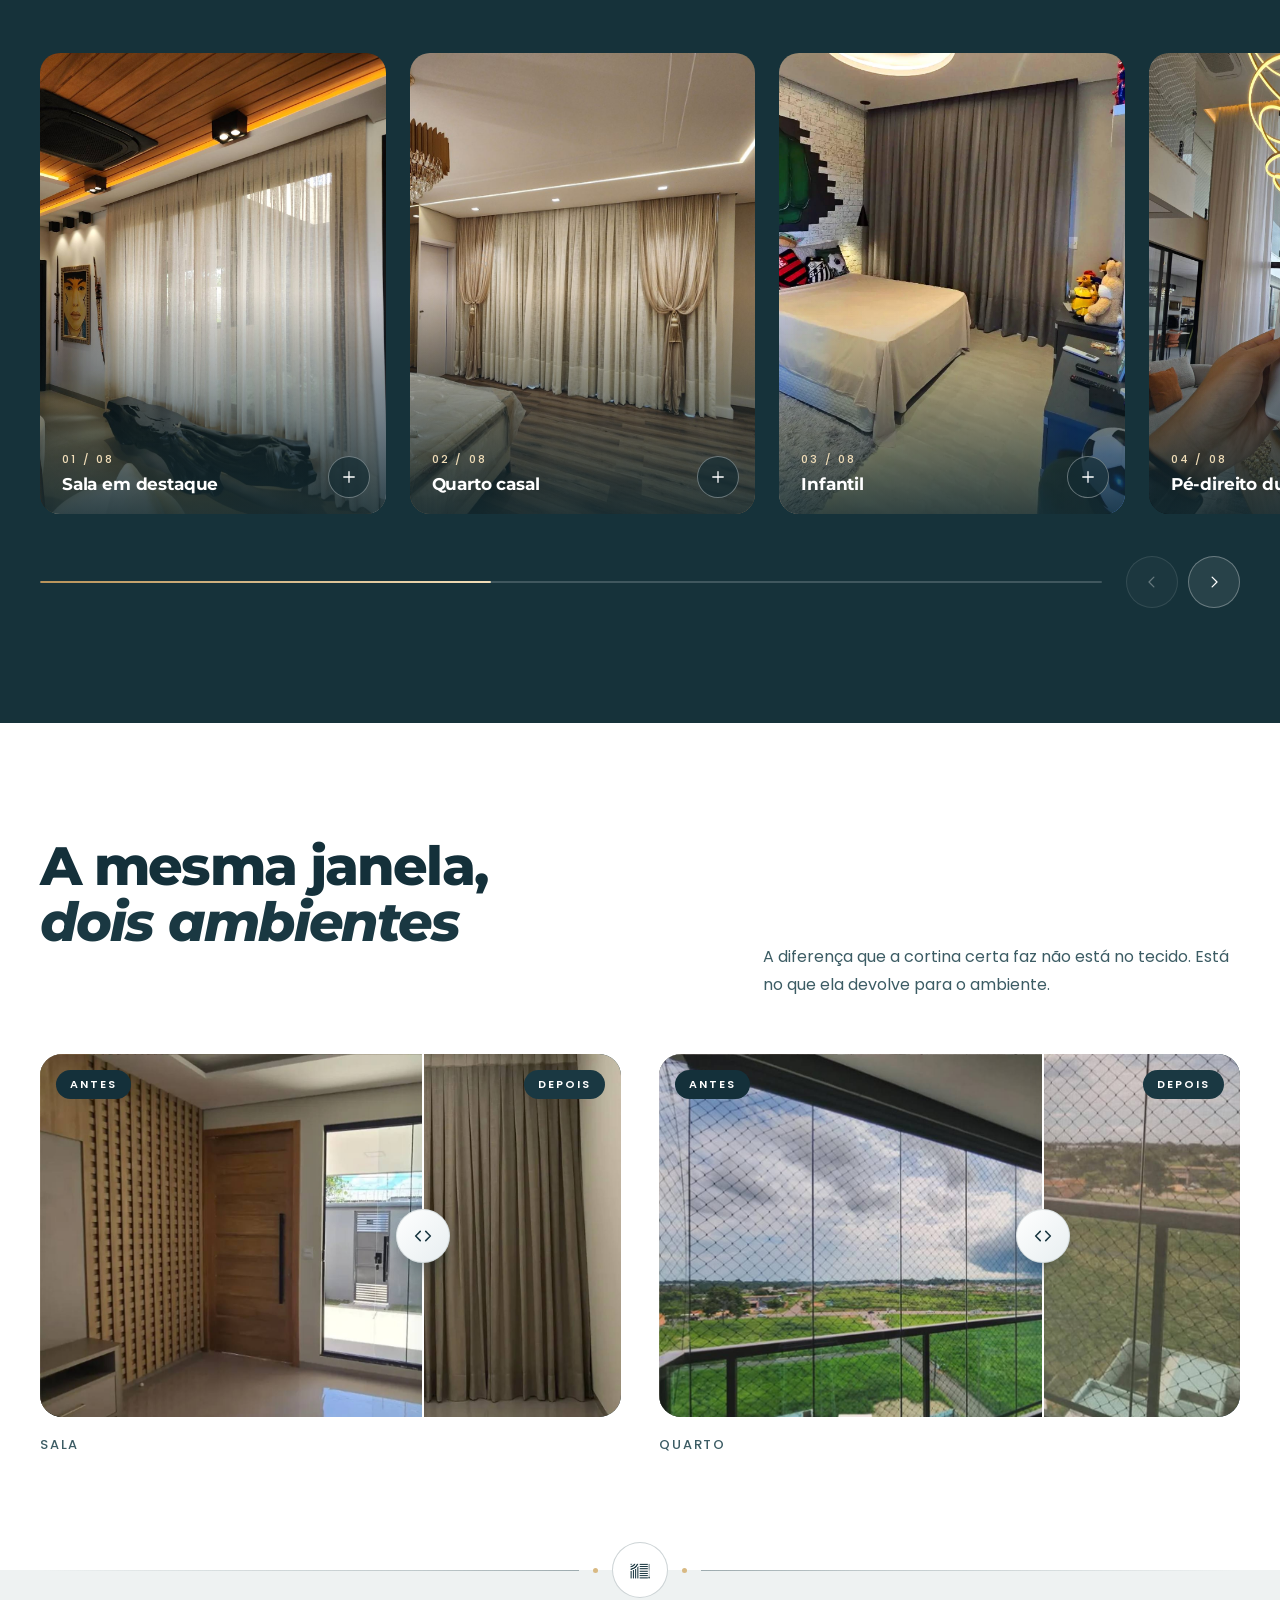
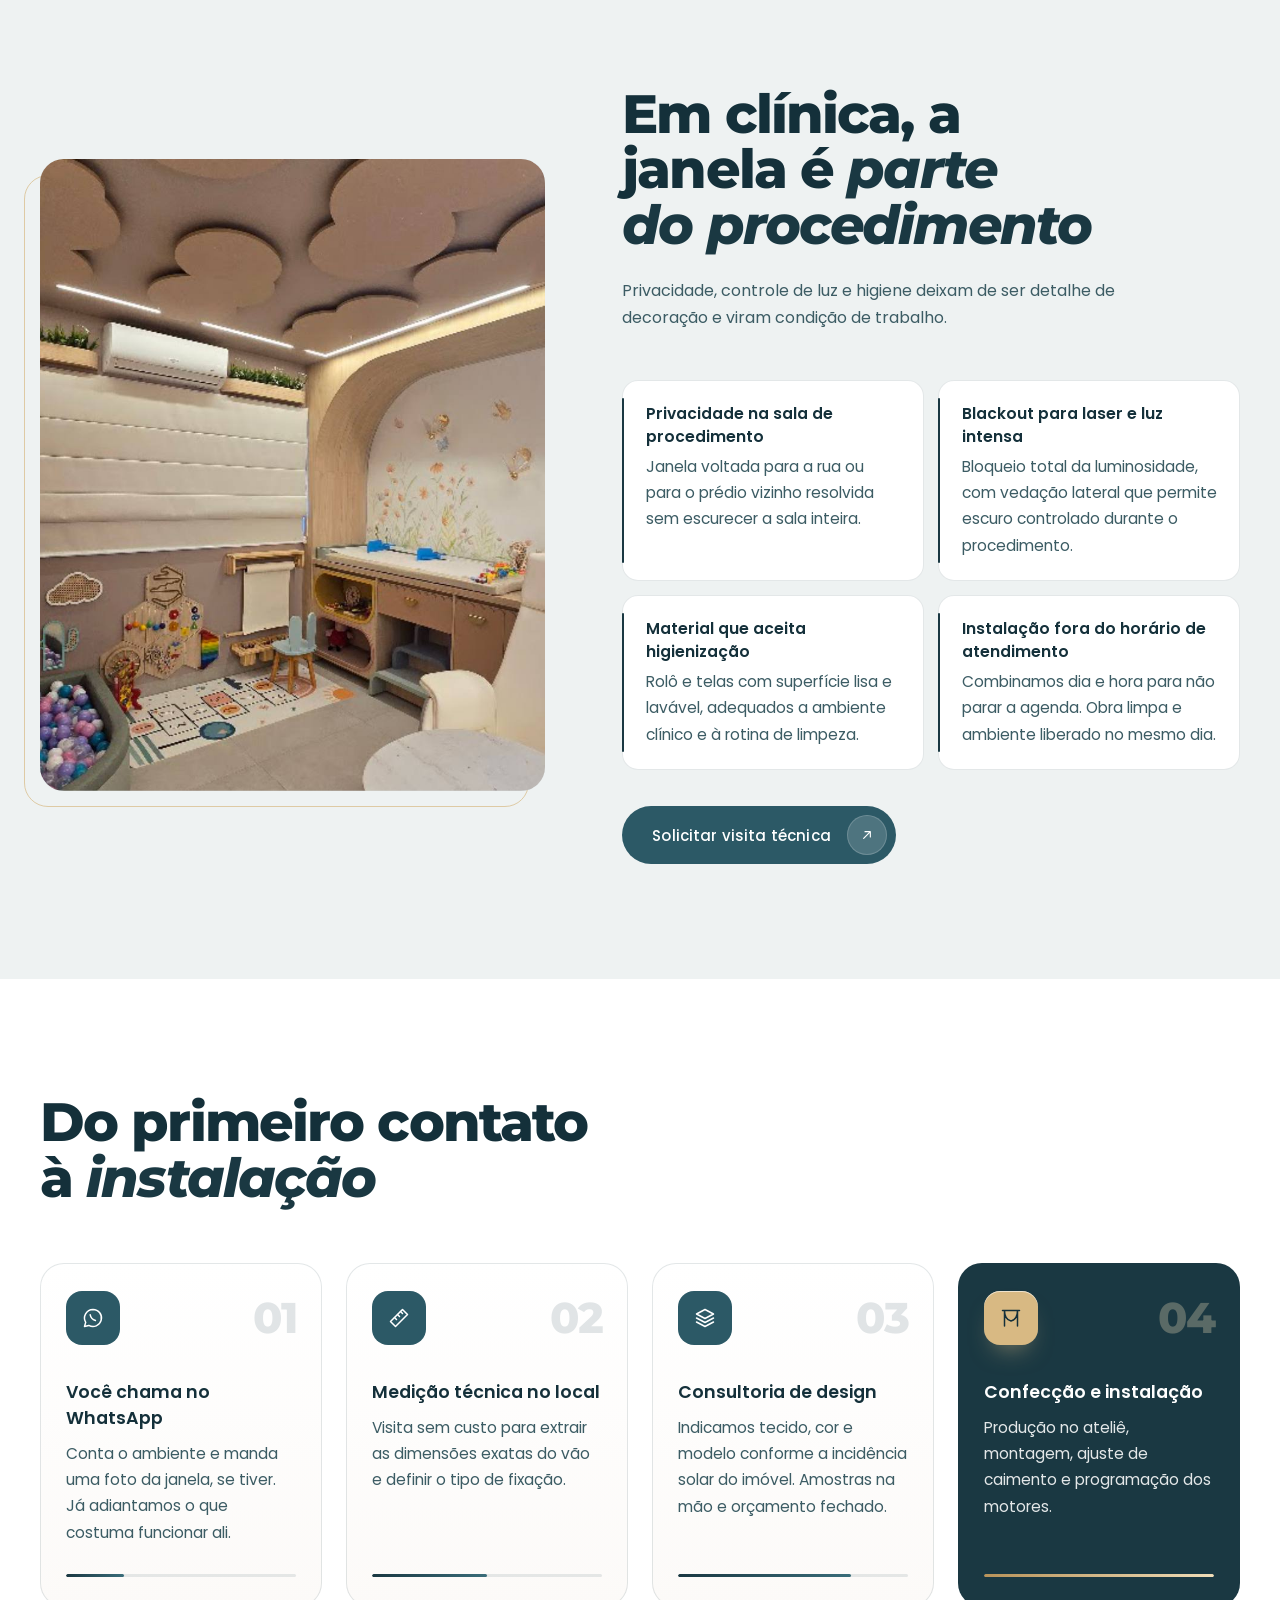
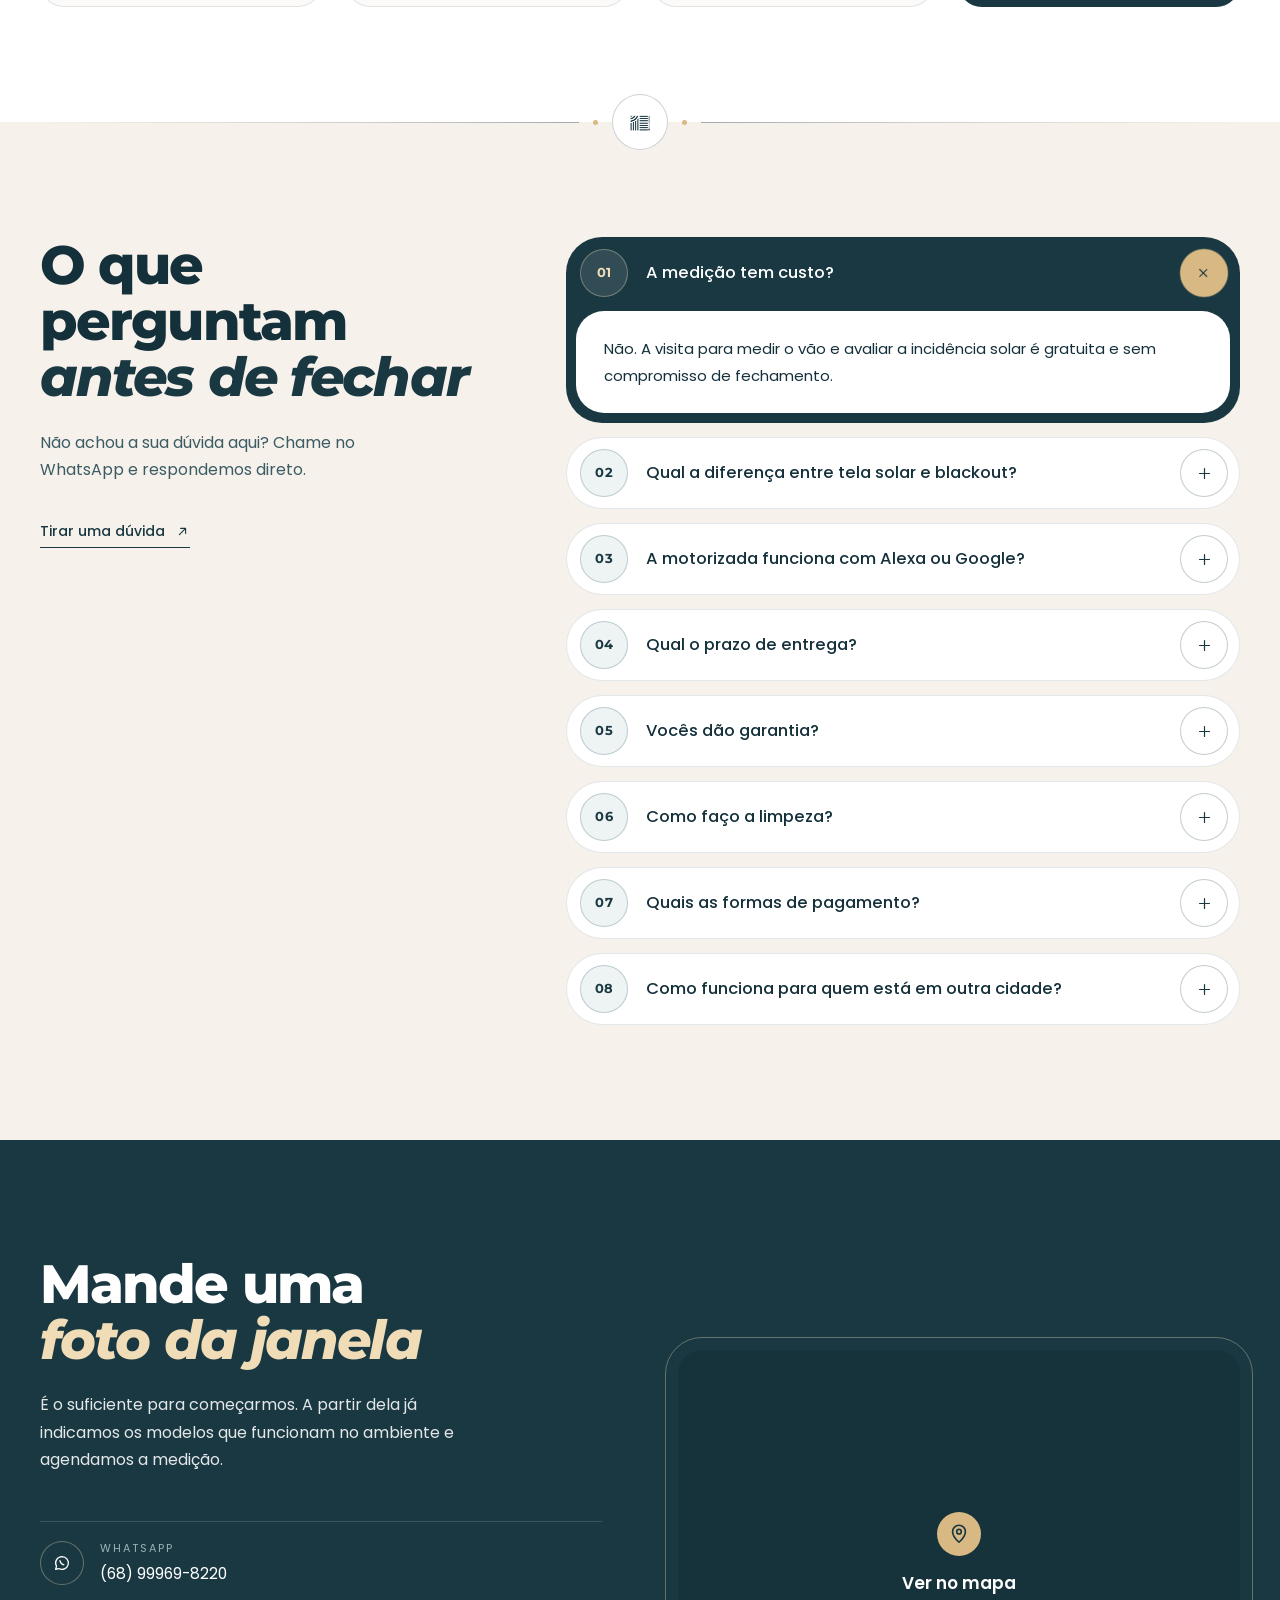
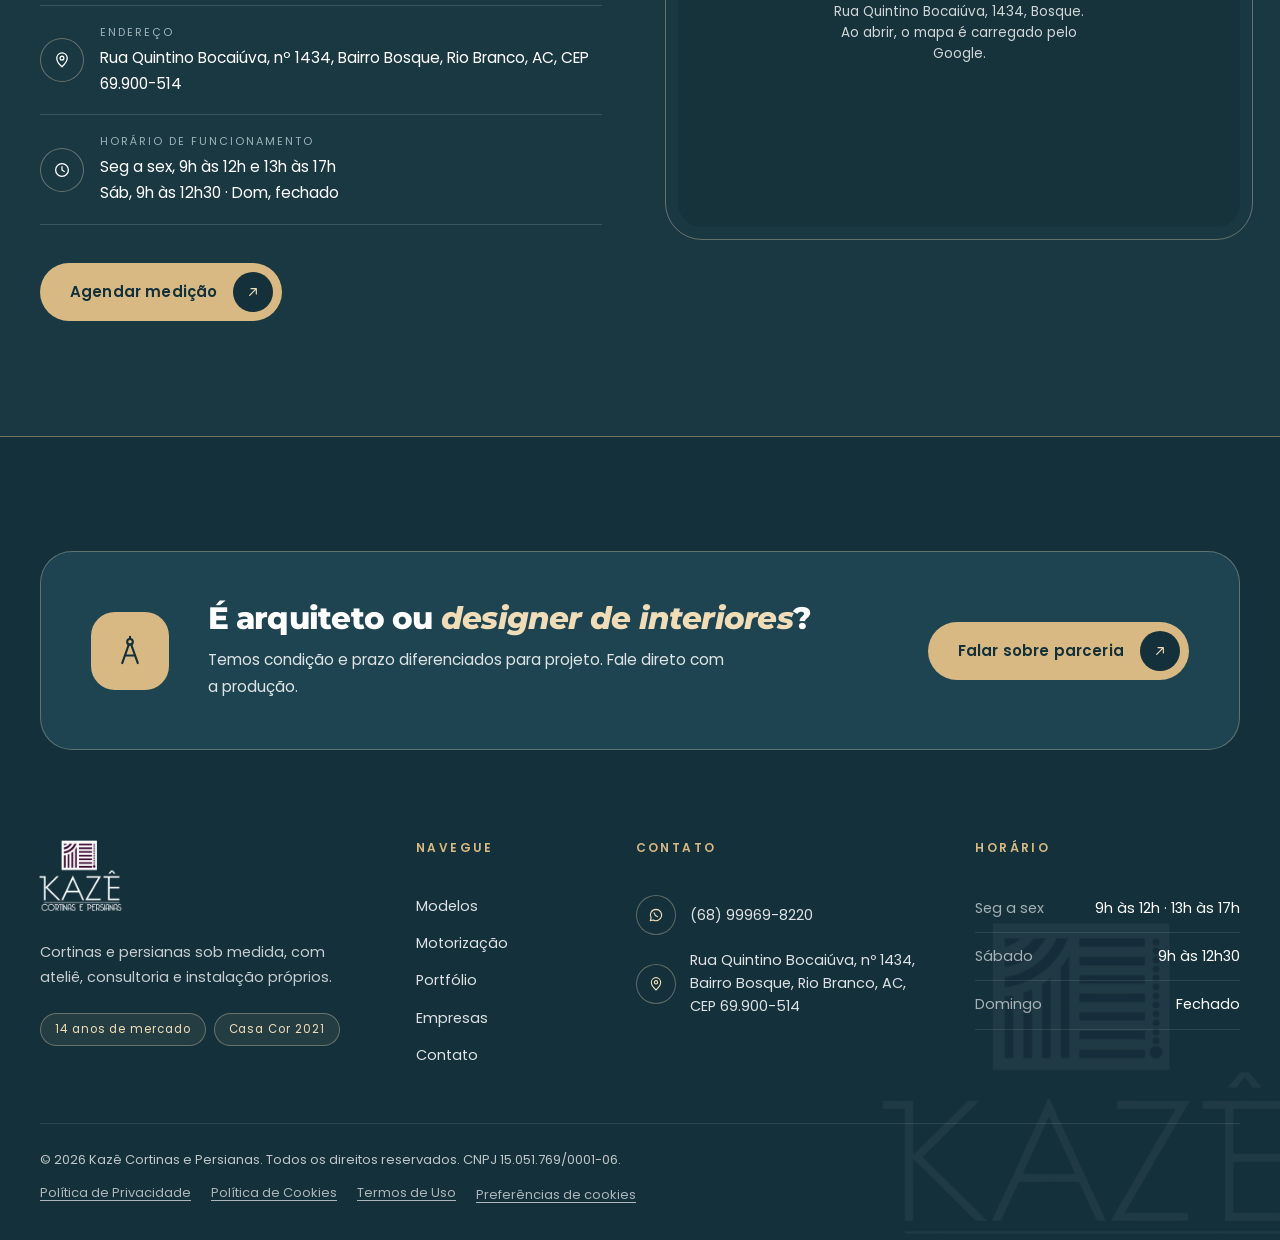
==== commit 7debea13: "Paleta nova da Kazê: azul petróleo #1A3842 e creme no site, bio e páginas legais Co-Authored-By: Cla" ====
--- a/index.html
+++ b/index.html
@@ -5,7 +5,7 @@
 <meta name="viewport" content="width=device-width, initial-scale=1">
 <title>Kazê Cortinas e Persianas | Sob medida, motorizadas e com instalação</title>
 <meta name="description" content="Cortinas e persianas sob medida com projeto, instalação e motorização. Ambientes residenciais e comerciais com acabamento premium.">
-<meta name="theme-color" content="#142C33">
+<meta name="theme-color" content="#14303A">
 <meta property="og:type" content="website">
 <meta property="og:locale" content="pt_BR">
 <meta property="og:title" content="Kazê Cortinas e Persianas">
@@ -61,8 +61,8 @@
 <style>
 /* ───────── Tokens ───────── */
 :root{
-  --plum:#4C0F3D; --plum-600:#6E2159; --magenta:#8B1367; --magenta-hi:#A8177E; --mauve:#C79BB8; --pink:#E85DAE; --blush:#F7EEF3;
-  --petrol:#142C33; --petrol-800:#1E3D46; --petrol-600:#2E5B66;
+  --plum:#1A3842; --plum-600:#24505B; --magenta:#2C5966; --magenta-hi:#3A6D7A; --mauve:#9DB3B9; --pink:#7FA6AF; --blush:#EEF3F4;
+  --petrol:#14303A; --petrol-800:#1D4450; --petrol-600:#2E5B66;
   --line:#E4E7E6; --mist:#F4F5F4; --ivory:#FCFAF8;
   --gold:#D8B983; --gold-hi:#F0DDB8; --gold-lo:#B8935A;
   --ease:cubic-bezier(.22,1,.36,1);
@@ -73,12 +73,12 @@
 
 /* ───────── Base ───────── */
 *,*::before,*::after{box-sizing:border-box}
-html{scroll-behavior:smooth;overflow-x:clip;scrollbar-width:auto;scrollbar-color:#8B1367 #F4F5F4;-webkit-text-size-adjust:100%}
+html{scroll-behavior:smooth;overflow-x:clip;scrollbar-width:auto;scrollbar-color:#2C5966 #F4F5F4;-webkit-text-size-adjust:100%}
 body{margin:0;background:#fff;font-family:var(--f-body);color:var(--petrol);overflow-x:clip;-webkit-font-smoothing:antialiased;text-rendering:optimizeLegibility}
 ::-webkit-scrollbar{width:18px;height:18px}
 ::-webkit-scrollbar-track{background:#F4F5F4}
-::-webkit-scrollbar-thumb{background:linear-gradient(180deg,#8B1367,#6E2159);border-radius:20px;border:4px solid #F4F5F4;box-shadow:0 1px 0 rgba(255,255,255,.25) inset}
-::-webkit-scrollbar-thumb:hover{background:linear-gradient(180deg,#6E2159,#4C0F3D)}
+::-webkit-scrollbar-thumb{background:linear-gradient(180deg,#2C5966,#24505B);border-radius:20px;border:4px solid #F4F5F4;box-shadow:0 1px 0 rgba(255,255,255,.25) inset}
+::-webkit-scrollbar-thumb:hover{background:linear-gradient(180deg,#24505B,#1A3842)}
 ::selection{background:var(--plum);color:#fff}
 img,video{display:block;max-width:100%}
 a{color:var(--plum);text-decoration:none}
@@ -117,8 +117,8 @@
 .btn:hover .btn__chip .ico:first-child{transform:translate(170%,-170%)}
 .btn:hover .btn__chip .ico+.ico{transform:none}
 
-.btn--primary{color:#fff;background:linear-gradient(135deg,#A8177E 0%,#8B1367 46%,#5C114D 100%);box-shadow:0 16px 34px -14px rgba(139,19,103,.7),inset 0 1px 0 rgba(255,255,255,.3),inset 0 -1px 0 rgba(0,0,0,.22)}
-.btn--primary:hover{color:#fff;box-shadow:0 24px 44px -14px rgba(139,19,103,.78),inset 0 1px 0 rgba(255,255,255,.36),inset 0 -1px 0 rgba(0,0,0,.22)}
+.btn--primary{color:#fff;background:linear-gradient(135deg,#3A6D7A 0%,#2C5966 46%,#24505B 100%);box-shadow:0 16px 34px -14px rgba(44,89,102,.7),inset 0 1px 0 rgba(255,255,255,.3),inset 0 -1px 0 rgba(0,0,0,.22)}
+.btn--primary:hover{color:#fff;box-shadow:0 24px 44px -14px rgba(44,89,102,.78),inset 0 1px 0 rgba(255,255,255,.36),inset 0 -1px 0 rgba(0,0,0,.22)}
 .btn--primary .btn__chip{background:rgba(255,255,255,.16);box-shadow:inset 0 0 0 1px rgba(255,255,255,.18)}
 .btn--primary:hover .btn__chip{background:#fff;color:var(--magenta)}
 
@@ -127,9 +127,9 @@
 .btn--gold .btn__chip{background:var(--petrol);color:var(--gold-hi)}
 .btn--gold:hover .btn__chip{background:var(--plum);color:#fff}
 
-.btn--ghost{padding:9px 30px;color:var(--plum);background:transparent;box-shadow:inset 0 0 0 1px rgba(76,15,61,.3)}
+.btn--ghost{padding:9px 30px;color:var(--plum);background:transparent;box-shadow:inset 0 0 0 1px rgba(26,56,66,.3)}
 .btn--ghost::before{content:"";position:absolute;inset:0;z-index:-1;background:var(--plum);transform:translateY(101%);transition:transform .6s var(--ease);border-radius:inherit}
-.btn--ghost:hover{color:#fff;box-shadow:inset 0 0 0 1px var(--plum),0 16px 30px -16px rgba(76,15,61,.55)}
+.btn--ghost:hover{color:#fff;box-shadow:inset 0 0 0 1px var(--plum),0 16px 30px -16px rgba(26,56,66,.55)}
 .btn--ghost:hover::before{transform:none}
 .btn--ghost-gold{color:var(--gold-hi);box-shadow:inset 0 0 0 1px rgba(240,221,184,.45)}
 .btn--ghost-gold::before{background:linear-gradient(135deg,#F6E8CB,#D8B983)}
@@ -146,8 +146,8 @@
 .link--light{color:#fff}
 .link--light:hover{color:var(--gold-hi)}
 
-.round{width:52px;height:52px;border-radius:50%;border:0;display:grid;place-items:center;background:#fff;color:var(--plum);box-shadow:inset 0 0 0 1px rgba(76,15,61,.25),0 8px 20px -12px rgba(20,44,51,.35);transition:background .5s var(--ease),color .5s var(--ease),transform .5s var(--ease),box-shadow .5s var(--ease),opacity .3s}
-.round:hover{background:var(--plum);color:#fff;transform:scale(1.06);box-shadow:inset 0 0 0 1px var(--plum),0 14px 26px -12px rgba(76,15,61,.6)}
+.round{width:52px;height:52px;border-radius:50%;border:0;display:grid;place-items:center;background:#fff;color:var(--plum);box-shadow:inset 0 0 0 1px rgba(26,56,66,.25),0 8px 20px -12px rgba(20,44,51,.35);transition:background .5s var(--ease),color .5s var(--ease),transform .5s var(--ease),box-shadow .5s var(--ease),opacity .3s}
+.round:hover{background:var(--plum);color:#fff;transform:scale(1.06);box-shadow:inset 0 0 0 1px var(--plum),0 14px 26px -12px rgba(26,56,66,.6)}
 .round:disabled{opacity:.35;pointer-events:none}
 
 /* ───────── Movimento ───────── */
@@ -165,9 +165,9 @@
 .seam{position:absolute;left:50%;bottom:0;z-index:5;transform:translate(-50%,50%);pointer-events:none}
 .divider{display:flex;align-items:center}
 .divider::before,.divider::after{content:"";flex:1;height:1px}
-.divider::before{background:linear-gradient(90deg,transparent,rgba(199,155,184,.95) 55%,var(--plum));transform-origin:100% 50%}
-.divider::after{background:linear-gradient(270deg,transparent,rgba(199,155,184,.95) 55%,var(--plum));transform-origin:0 50%}
-.divider__mark{display:flex;align-items:center;gap:12px;height:40px;padding:0 20px;border-radius:999px;background:#fff;box-shadow:inset 0 0 0 1px var(--plum),0 12px 22px -14px rgba(76,15,61,.55)}
+.divider::before{background:linear-gradient(90deg,transparent,rgba(157,179,185,.95) 55%,var(--plum));transform-origin:100% 50%}
+.divider::after{background:linear-gradient(270deg,transparent,rgba(157,179,185,.95) 55%,var(--plum));transform-origin:0 50%}
+.divider__mark{display:flex;align-items:center;gap:12px;height:40px;padding:0 20px;border-radius:999px;background:#fff;box-shadow:inset 0 0 0 1px var(--plum),0 12px 22px -14px rgba(26,56,66,.55)}
 .divider__mark i{width:6px;height:6px;background:var(--plum);transform:rotate(45deg)}
 .divider__mark svg{width:20px;height:20px;fill:var(--gold-lo)}
 .js .divider.reveal{opacity:1}
@@ -201,7 +201,7 @@
 .bar__burger[aria-expanded="true"] span:first-child{transform:rotate(45deg)}
 .bar__burger[aria-expanded="true"] span:last-child{transform:rotate(-45deg)}
 
-.menu{position:fixed;inset:0;z-index:990;display:grid;place-items:center;background:linear-gradient(160deg,rgba(20,44,51,.98),rgba(76,15,61,.97));opacity:0;visibility:hidden;transition:opacity .5s ease,visibility 0s .5s}
+.menu{position:fixed;inset:0;z-index:990;display:grid;place-items:center;background:linear-gradient(160deg,rgba(20,44,51,.98),rgba(26,56,66,.97));opacity:0;visibility:hidden;transition:opacity .5s ease,visibility 0s .5s}
 .menu.is-open{opacity:1;visibility:visible;transition:opacity .5s ease}
 .menu nav{display:flex;flex-direction:column;align-items:center;gap:6px}
 .menu a{font-family:var(--f-display);font-weight:700;font-size:clamp(1.7rem,8vw,2.2rem);letter-spacing:-.02em;color:#fff;padding:12px 20px;opacity:0;transform:translateY(18px);transition:opacity .6s var(--ease),transform .6s var(--ease),color .3s}
@@ -209,8 +209,8 @@
 .menu a:hover{color:var(--gold-hi)}
 
 /* ───────── Hero ───────── */
-.hero{position:relative;padding:clamp(120px,11vw,150px) 0 clamp(56px,7vw,88px);background:radial-gradient(900px 600px at 88% 8%,rgba(199,155,184,.26),transparent 62%),linear-gradient(180deg,var(--ivory) 0%,#fff 100%)}
-.hero::before{content:"";position:absolute;inset:0 0 0 46%;background:repeating-linear-gradient(90deg,rgba(76,15,61,.05) 0 1px,transparent 1px 64px);-webkit-mask-image:radial-gradient(70% 80% at 70% 40%,#000,transparent 75%);mask-image:radial-gradient(70% 80% at 70% 40%,#000,transparent 75%);pointer-events:none}
+.hero{position:relative;padding:clamp(120px,11vw,150px) 0 clamp(56px,7vw,88px);background:radial-gradient(900px 600px at 88% 8%,rgba(157,179,185,.26),transparent 62%),linear-gradient(180deg,var(--ivory) 0%,#fff 100%)}
+.hero::before{content:"";position:absolute;inset:0 0 0 46%;background:repeating-linear-gradient(90deg,rgba(26,56,66,.05) 0 1px,transparent 1px 64px);-webkit-mask-image:radial-gradient(70% 80% at 70% 40%,#000,transparent 75%);mask-image:radial-gradient(70% 80% at 70% 40%,#000,transparent 75%);pointer-events:none}
 .hero__grid{position:relative;display:grid;grid-template-columns:1.2fr .8fr;gap:clamp(32px,6vw,96px);align-items:center}
 .h1{font-family:var(--f-display);font-weight:800;font-size:clamp(2.5rem,4.6vw,4rem);line-height:1.05;letter-spacing:-.035em;color:var(--petrol);margin-bottom:26px}
 .h1 .w{display:inline-block;overflow:hidden;vertical-align:top;padding:.06em .08em .16em 0;margin:-.06em -.08em -.16em 0}
@@ -219,7 +219,7 @@
 .hero__cta{display:flex;flex-wrap:wrap;gap:14px}
 .hero__media{position:relative;justify-self:end;width:min(100%,440px)}
 .hero__media::before{content:"";position:absolute;inset:0;border-radius:999px 999px 22px 22px;border:1px solid var(--gold);opacity:.75;transform:translate(16px,16px);pointer-events:none}
-.hero__frame{position:relative;aspect-ratio:4/5;border-radius:999px 999px 22px 22px;overflow:hidden;box-shadow:0 50px 90px -40px rgba(76,15,61,.5),0 18px 40px -24px rgba(20,44,51,.4)}
+.hero__frame{position:relative;aspect-ratio:4/5;border-radius:999px 999px 22px 22px;overflow:hidden;box-shadow:0 50px 90px -40px rgba(26,56,66,.5),0 18px 40px -24px rgba(20,44,51,.4)}
 .hero__frame .plx{position:absolute;inset:-6% 0;will-change:transform}
 .hero__frame img{width:100%;height:100%;object-fit:cover}
 .seal{position:absolute;left:-46px;bottom:38px;width:132px;height:132px;border-radius:50%;background:var(--petrol);color:var(--gold-hi);box-shadow:0 22px 40px -18px rgba(20,44,51,.7),inset 0 0 0 1px rgba(240,221,184,.25);display:grid;place-items:center}
@@ -243,7 +243,7 @@
 .door{position:relative;display:block;min-height:clamp(380px,40vw,500px);border-radius:24px;overflow:hidden;color:#fff;background:var(--petrol);isolation:isolate}
 .door__media{position:absolute;inset:0;z-index:-2}
 .door::after{content:"";position:absolute;inset:0;z-index:-1;background:linear-gradient(180deg,rgba(20,44,51,.05) 20%,rgba(20,44,51,.9) 100%);transition:background .8s var(--ease)}
-.door:hover::after{background:linear-gradient(180deg,rgba(76,15,61,.18) 0%,rgba(46,9,37,.92) 100%)}
+.door:hover::after{background:linear-gradient(180deg,rgba(26,56,66,.18) 0%,rgba(15,35,41,.92) 100%)}
 .door:hover .curtain img{transform:scale(1.06)}
 .door__body{position:absolute;inset:auto 0 0 0;padding:clamp(24px,3.4vw,40px)}
 .door__tag{display:inline-block;font-family:var(--f-ui);font-size:11px;font-weight:600;letter-spacing:.22em;text-transform:uppercase;color:var(--gold-hi);margin-bottom:14px}
@@ -257,9 +257,9 @@
 .models{padding:0 0 var(--pad)}
 .models__grid{display:grid;grid-template-columns:repeat(3,1fr);gap:clamp(36px,4vw,56px) clamp(20px,2.6vw,36px)}
 .model__media{position:relative;aspect-ratio:4/5;border-radius:20px;margin-bottom:22px;background:var(--mist);box-shadow:0 1px 2px rgba(20,44,51,.06);transition:box-shadow .8s var(--ease),transform .8s var(--ease)}
-.model:hover .model__media{box-shadow:0 34px 60px -30px rgba(76,15,61,.45);transform:translateY(-6px)}
+.model:hover .model__media{box-shadow:0 34px 60px -30px rgba(26,56,66,.45);transform:translateY(-6px)}
 .model:hover .curtain img{transform:scale(1.06)}
-.model__media::after{content:"";position:absolute;inset:0;background:linear-gradient(180deg,transparent 55%,rgba(46,9,37,.55));opacity:0;transition:opacity .8s var(--ease)}
+.model__media::after{content:"";position:absolute;inset:0;background:linear-gradient(180deg,transparent 55%,rgba(15,35,41,.55));opacity:0;transition:opacity .8s var(--ease)}
 .model:hover .model__media::after{opacity:1}
 .model__n{position:absolute;z-index:1;top:16px;left:16px;padding:6px 12px;border-radius:999px;font-family:var(--f-ui);font-size:11px;font-weight:600;letter-spacing:.16em;color:#fff;background:rgba(20,44,51,.42);-webkit-backdrop-filter:blur(8px);backdrop-filter:blur(8px);box-shadow:inset 0 0 0 1px rgba(255,255,255,.22)}
 .model__go{position:absolute;z-index:1;right:16px;bottom:16px;width:48px;height:48px;border-radius:50%;display:grid;place-items:center;background:#fff;color:var(--plum);opacity:0;transform:translateY(10px) scale(.9);transition:opacity .6s var(--ease),transform .6s var(--ease)}
@@ -270,14 +270,14 @@
 
 /* ───────── Motorização ───────── */
 .spot{position:relative;isolation:isolate}
-.motor{padding:var(--pad) 0;background:radial-gradient(900px 500px at 0% 100%,rgba(76,15,61,.5),transparent 60%),linear-gradient(180deg,#1E3D46,#173039)}
+.motor{padding:var(--pad) 0;background:radial-gradient(900px 500px at 0% 100%,rgba(26,56,66,.5),transparent 60%),linear-gradient(180deg,#1D4450,#15333D)}
 .motor__grid{display:grid;grid-template-columns:1.1fr .9fr;gap:clamp(40px,7vw,110px);align-items:center}
 .motor .lead{max-width:480px;margin:22px 0 30px}
 .checks{display:grid;gap:0;margin-bottom:38px;border-top:1px solid rgba(255,255,255,.1)}
 .checks li{display:flex;align-items:center;gap:16px;padding:15px 0;border-bottom:1px solid rgba(255,255,255,.1);color:#fff;font-size:15px;transition:padding .6s var(--ease),color .4s}
 .checks li:hover{padding-left:8px;color:var(--gold-hi)}
-.checks .ico{width:22px;height:22px;padding:4px;border-radius:50%;background:rgba(199,155,184,.18);color:var(--mauve);stroke-width:2.2}
-.device{position:relative;justify-self:center;width:min(100%,330px);aspect-ratio:1080/1740;border-radius:30px;background:linear-gradient(160deg,#27505B,#142C33);box-shadow:0 60px 90px -40px rgba(0,0,0,.75),0 0 0 1px rgba(255,255,255,.08);outline:1px solid rgba(240,221,184,.38);outline-offset:12px}
+.checks .ico{width:22px;height:22px;padding:4px;border-radius:50%;background:rgba(157,179,185,.18);color:var(--mauve);stroke-width:2.2}
+.device{position:relative;justify-self:center;width:min(100%,330px);aspect-ratio:1080/1740;border-radius:30px;background:linear-gradient(160deg,#27505B,#14303A);box-shadow:0 60px 90px -40px rgba(0,0,0,.75),0 0 0 1px rgba(255,255,255,.08);outline:1px solid rgba(240,221,184,.38);outline-offset:12px}
 .device video{width:100%;height:100%;object-fit:cover;border-radius:inherit}
 .awning{display:grid;grid-template-columns:.9fr 1.1fr;gap:clamp(28px,5vw,72px);align-items:center;margin-top:clamp(64px,9vw,112px);padding-top:clamp(48px,7vw,80px);border-top:1px solid rgba(255,255,255,.12)}
 .awning__media{aspect-ratio:4/3;border-radius:22px}
@@ -290,19 +290,19 @@
 .why__grid{display:grid;grid-template-columns:1.15fr .85fr;gap:clamp(40px,7vw,110px);align-items:start}
 .why .lead{max-width:500px;margin:22px 0 36px}
 .why__list{display:grid;gap:16px}
-.why__row{position:relative;display:grid;grid-template-columns:76px 1fr;gap:24px;align-items:center;padding:24px 30px 24px 24px;border-radius:26px;background:linear-gradient(180deg,#fff 0%,#FDFAFB 100%);box-shadow:inset 0 0 0 1px var(--line),0 26px 46px -36px rgba(76,15,61,.55);overflow:hidden;transition:transform .8s var(--ease),box-shadow .8s var(--ease)}
+.why__row{position:relative;display:grid;grid-template-columns:76px 1fr;gap:24px;align-items:center;padding:24px 30px 24px 24px;border-radius:26px;background:linear-gradient(180deg,#fff 0%,#FDFAFB 100%);box-shadow:inset 0 0 0 1px var(--line),0 26px 46px -36px rgba(26,56,66,.55);overflow:hidden;transition:transform .8s var(--ease),box-shadow .8s var(--ease)}
 .why__row::before{content:"";position:absolute;left:0;top:0;bottom:0;width:4px;background:linear-gradient(180deg,var(--gold),var(--magenta) 55%,var(--plum));transform:scaleY(0);transform-origin:50% 0;transition:transform 1s var(--ease)}
 .why__row::after{content:"";position:absolute;inset:0;background:var(--plum);opacity:calc(var(--t,0)*.1);pointer-events:none}
-.why__n{width:76px;height:76px;border-radius:22px;display:grid;place-items:center;font-family:var(--f-display);font-weight:800;font-size:1.55rem;letter-spacing:-.02em;color:var(--gold-hi);background:linear-gradient(135deg,#7A2463 0%,#4C0F3D 52%,#2E0925 100%);box-shadow:0 18px 28px -14px rgba(76,15,61,.85),inset 0 1px 0 rgba(255,255,255,.24),inset 0 0 0 1px rgba(240,221,184,.28);transition:transform .8s var(--ease),box-shadow .8s var(--ease)}
+.why__n{width:76px;height:76px;border-radius:22px;display:grid;place-items:center;font-family:var(--f-display);font-weight:800;font-size:1.55rem;letter-spacing:-.02em;color:var(--gold-hi);background:linear-gradient(135deg,#2C5966 0%,#1A3842 52%,#112A31 100%);box-shadow:0 18px 28px -14px rgba(26,56,66,.85),inset 0 1px 0 rgba(255,255,255,.24),inset 0 0 0 1px rgba(240,221,184,.28);transition:transform .8s var(--ease),box-shadow .8s var(--ease)}
 .why__row h3{font-family:var(--f-display);font-size:1.2rem;font-weight:700;letter-spacing:-.015em;line-height:1.25;color:var(--petrol);margin-bottom:8px}
 .why__row p{font-size:15.5px;line-height:1.7;color:rgba(20,44,51,.84)}
 @media (hover:hover){
-  .why__row:hover{transform:translateY(-5px);box-shadow:inset 0 0 0 1px var(--mauve),0 40px 58px -36px rgba(76,15,61,.7)}
+  .why__row:hover{transform:translateY(-5px);box-shadow:inset 0 0 0 1px var(--mauve),0 40px 58px -36px rgba(26,56,66,.7)}
   .why__row:hover::before{transform:scaleY(1)}
-  .why__row:hover .why__n{transform:scale(1.06) rotate(-4deg);box-shadow:0 22px 32px -14px rgba(76,15,61,.9),inset 0 1px 0 rgba(255,255,255,.3),inset 0 0 0 1px rgba(240,221,184,.5)}
+  .why__row:hover .why__n{transform:scale(1.06) rotate(-4deg);box-shadow:0 22px 32px -14px rgba(26,56,66,.9),inset 0 1px 0 rgba(255,255,255,.3),inset 0 0 0 1px rgba(240,221,184,.5)}
 }
 .why__media{position:sticky;top:120px;justify-self:center;width:min(100%,340px)}
-.why__media .device{width:100%;outline-color:rgba(76,15,61,.28);box-shadow:0 60px 90px -44px rgba(76,15,61,.55),0 0 0 1px rgba(20,44,51,.06)}
+.why__media .device{width:100%;outline-color:rgba(26,56,66,.28);box-shadow:0 60px 90px -44px rgba(26,56,66,.55),0 0 0 1px rgba(20,44,51,.06)}
 .sound{position:absolute;right:16px;bottom:16px;width:48px;height:48px;border-radius:50%;border:0;display:grid;place-items:center;color:#fff;background:rgba(20,44,51,.6);-webkit-backdrop-filter:blur(8px);backdrop-filter:blur(8px);box-shadow:inset 0 0 0 1px rgba(255,255,255,.3);transition:background .5s var(--ease),transform .5s var(--ease)}
 .sound:hover{background:var(--plum);transform:scale(1.08)}
 .sound .ico{width:20px;height:20px}
@@ -316,7 +316,7 @@
 .shots.is-drag .shot__btn{pointer-events:none}
 .shot{flex:0 0 clamp(250px,27vw,350px);scroll-snap-align:start}
 .shot__btn{position:relative;display:block;width:100%;aspect-ratio:3/4;padding:0;border:0;border-radius:20px;overflow:hidden;background:var(--petrol);color:#fff;text-align:left;cursor:inherit;box-shadow:0 20px 40px -30px rgba(20,44,51,.6);transition:transform .8s var(--ease),box-shadow .8s var(--ease)}
-.shot__btn:hover{transform:translateY(-6px);box-shadow:0 40px 60px -34px rgba(76,15,61,.6)}
+.shot__btn:hover{transform:translateY(-6px);box-shadow:0 40px 60px -34px rgba(26,56,66,.6)}
 .shot__btn img{width:100%;height:100%;object-fit:cover;transition:transform 1.4s var(--ease);-webkit-user-drag:none;user-select:none}
 .shot__btn:hover img{transform:scale(1.06)}
 .shot__btn::after{content:"";position:absolute;inset:0;background:linear-gradient(180deg,transparent 52%,rgba(20,44,51,.86));pointer-events:none}
@@ -350,9 +350,9 @@
 .ba.is-tease .ba__before,.ba.is-tease .ba__line,.ba.is-tease .ba__knob{transition:all 1.1s var(--ease)}
 .ba__tag{position:absolute;top:16px;padding:6px 14px;border-radius:999px;font-family:var(--f-ui);font-size:11px;font-weight:600;letter-spacing:.18em;text-transform:uppercase;color:#fff;background:rgba(20,44,51,.5);-webkit-backdrop-filter:blur(8px);backdrop-filter:blur(8px);box-shadow:inset 0 0 0 1px rgba(255,255,255,.22);pointer-events:none}
 .ba__tag--a{left:16px}
-.ba__tag--d{right:16px;background:rgba(76,15,61,.62)}
+.ba__tag--d{right:16px;background:rgba(26,56,66,.62)}
 .ba__line{position:absolute;top:0;bottom:0;left:var(--pos);width:2px;margin-left:-1px;background:#fff;box-shadow:0 0 18px rgba(0,0,0,.35);pointer-events:none}
-.ba__knob{position:absolute;top:50%;left:var(--pos);width:54px;height:54px;margin:-27px 0 0 -27px;border:0;border-radius:50%;display:grid;place-items:center;background:linear-gradient(135deg,#fff,#F3E8EF);color:var(--plum);box-shadow:0 10px 26px -8px rgba(20,44,51,.6),inset 0 0 0 1px rgba(76,15,61,.12);cursor:ew-resize;transition:transform .4s var(--ease)}
+.ba__knob{position:absolute;top:50%;left:var(--pos);width:54px;height:54px;margin:-27px 0 0 -27px;border:0;border-radius:50%;display:grid;place-items:center;background:linear-gradient(135deg,#fff,#E7EEF0);color:var(--plum);box-shadow:0 10px 26px -8px rgba(20,44,51,.6),inset 0 0 0 1px rgba(26,56,66,.12);cursor:ew-resize;transition:transform .4s var(--ease)}
 .ba:hover .ba__knob{transform:scale(1.08)}
 .ba__knob .ico{width:22px;height:22px}
 .ba__cap{margin-top:18px;font-family:var(--f-ui);font-size:13px;letter-spacing:.14em;text-transform:uppercase;color:var(--petrol-600)}
@@ -367,7 +367,7 @@
 .biz__list{display:grid;grid-template-columns:1fr 1fr;gap:14px;margin-bottom:36px}
 .biz__item{position:relative;padding:22px 22px 22px 24px;border-radius:16px;background:#fff;box-shadow:inset 0 0 0 1px var(--line);overflow:hidden;transition:box-shadow .7s var(--ease),transform .7s var(--ease)}
 .biz__item::before{content:"";position:absolute;left:0;top:18px;bottom:18px;width:2px;background:var(--plum);border-radius:2px;transition:top .7s var(--ease),bottom .7s var(--ease),background .7s}
-.biz__item:hover{transform:translateY(-4px);box-shadow:inset 0 0 0 1px var(--mauve),0 26px 40px -28px rgba(76,15,61,.45)}
+.biz__item:hover{transform:translateY(-4px);box-shadow:inset 0 0 0 1px var(--mauve),0 26px 40px -28px rgba(26,56,66,.45)}
 .biz__item:hover::before{top:0;bottom:0;background:var(--magenta)}
 .biz__item h3{font-family:var(--f-ui);font-size:15.5px;font-weight:500;margin-bottom:6px}
 .biz__item p{font-size:14px;line-height:1.65;color:var(--petrol-600)}
@@ -375,26 +375,26 @@
 /* ───────── Como funciona ───────── */
 .how{position:relative;padding:var(--pad) 0 clamp(64px,8vw,96px)}
 .how__grid{display:grid;grid-template-columns:repeat(4,1fr);gap:clamp(16px,2vw,24px)}
-.step{position:relative;display:flex;flex-direction:column;padding:28px 26px 30px;border-radius:24px;background:linear-gradient(180deg,#fff 0%,var(--ivory) 100%);box-shadow:inset 0 0 0 1px var(--line),0 30px 50px -42px rgba(76,15,61,.45);overflow:hidden;transition:transform .8s var(--ease),box-shadow .8s var(--ease)}
-.step::before{content:"";position:absolute;inset:0;background:radial-gradient(340px 220px at 100% 0%,rgba(199,155,184,.26),transparent 70%);opacity:0;transition:opacity .8s var(--ease);pointer-events:none}
+.step{position:relative;display:flex;flex-direction:column;padding:28px 26px 30px;border-radius:24px;background:linear-gradient(180deg,#fff 0%,var(--ivory) 100%);box-shadow:inset 0 0 0 1px var(--line),0 30px 50px -42px rgba(26,56,66,.45);overflow:hidden;transition:transform .8s var(--ease),box-shadow .8s var(--ease)}
+.step::before{content:"";position:absolute;inset:0;background:radial-gradient(340px 220px at 100% 0%,rgba(157,179,185,.26),transparent 70%);opacity:0;transition:opacity .8s var(--ease);pointer-events:none}
 .step::after{content:"";position:absolute;inset:0;background:var(--plum);opacity:calc(var(--t,0)*.1);pointer-events:none}
-.step:hover{transform:translateY(-8px);box-shadow:inset 0 0 0 1px var(--mauve),0 44px 60px -40px rgba(76,15,61,.6)}
+.step:hover{transform:translateY(-8px);box-shadow:inset 0 0 0 1px var(--mauve),0 44px 60px -40px rgba(26,56,66,.6)}
 .step:hover::before{opacity:1}
 .step__head{position:relative;display:flex;align-items:center;justify-content:space-between;margin-bottom:34px}
-.step__ic{width:54px;height:54px;border-radius:16px;display:grid;place-items:center;color:#fff;background:linear-gradient(135deg,#A8177E,#5C114D);box-shadow:0 14px 24px -12px rgba(139,19,103,.7),inset 0 1px 0 rgba(255,255,255,.3);transition:transform .8s var(--ease)}
+.step__ic{width:54px;height:54px;border-radius:16px;display:grid;place-items:center;color:#fff;background:linear-gradient(135deg,#3A6D7A,#24505B);box-shadow:0 14px 24px -12px rgba(44,89,102,.7),inset 0 1px 0 rgba(255,255,255,.3);transition:transform .8s var(--ease)}
 .step__ic .ico{width:24px;height:24px;stroke-width:1.5}
 .step:hover .step__ic{transform:rotate(-6deg) scale(1.06)}
-.step__n{font-family:var(--f-display);font-weight:800;font-size:2.7rem;line-height:1;letter-spacing:-.04em;color:rgba(76,15,61,.13);transition:color .8s var(--ease)}
+.step__n{font-family:var(--f-display);font-weight:800;font-size:2.7rem;line-height:1;letter-spacing:-.04em;color:rgba(26,56,66,.13);transition:color .8s var(--ease)}
 .step:hover .step__n{color:var(--plum)}
 .step h3{position:relative;font-family:var(--f-ui);font-size:17.5px;font-weight:500;margin-bottom:10px}
 .step p{position:relative;font-size:14.5px;line-height:1.7;color:var(--petrol-600);margin-bottom:28px}
-.step__bar{position:relative;margin-top:auto;height:3px;border-radius:3px;background:rgba(76,15,61,.1);overflow:hidden}
+.step__bar{position:relative;margin-top:auto;height:3px;border-radius:3px;background:rgba(26,56,66,.1);overflow:hidden}
 .step__bar i{display:block;height:100%;border-radius:3px;background:linear-gradient(90deg,var(--plum),var(--magenta-hi));transform-origin:0 50%}
 .js .step .step__bar i{transform:scaleX(0)}
 .js .step.is-in .step__bar i{transform:none;transition:transform 1.4s var(--ease) calc(var(--i,0)*120ms + 500ms)}
-.step--final{color:#fff;background:linear-gradient(160deg,#5C114D,#2E0925);box-shadow:inset 0 0 0 1px rgba(240,221,184,.25),0 34px 56px -36px rgba(76,15,61,.85)}
-.step--final::before{background:radial-gradient(340px 220px at 100% 0%,rgba(232,93,174,.28),transparent 70%)}
-.step--final:hover{box-shadow:inset 0 0 0 1px rgba(240,221,184,.55),0 46px 64px -36px rgba(76,15,61,.95)}
+.step--final{color:#fff;background:linear-gradient(160deg,#24505B,#112A31);box-shadow:inset 0 0 0 1px rgba(240,221,184,.25),0 34px 56px -36px rgba(26,56,66,.85)}
+.step--final::before{background:radial-gradient(340px 220px at 100% 0%,rgba(127,166,175,.28),transparent 70%)}
+.step--final:hover{box-shadow:inset 0 0 0 1px rgba(240,221,184,.55),0 46px 64px -36px rgba(26,56,66,.95)}
 .step--final .step__ic{color:var(--petrol);background:linear-gradient(135deg,#F6E8CB,#B8935A);box-shadow:0 14px 24px -12px rgba(216,185,131,.6),inset 0 1px 0 rgba(255,255,255,.6)}
 .step--final .step__n{color:rgba(240,221,184,.3)}
 .step--final:hover .step__n{color:var(--gold-hi)}
@@ -409,14 +409,14 @@
 .faq__side .lead{margin:22px 0 26px;max-width:360px}
 .faq__list{display:grid;gap:14px;counter-reset:faq}
 .faq__item{border-radius:36px;background:#fff;box-shadow:inset 0 0 0 1px var(--line),0 18px 34px -28px rgba(20,44,51,.5);transition:background 1.1s var(--ease),box-shadow 1.1s var(--ease),transform .8s var(--ease)}
-.faq__item:not(.is-open):hover{transform:translateY(-3px);box-shadow:inset 0 0 0 1px var(--mauve),0 26px 40px -28px rgba(76,15,61,.5)}
-.faq__item.is-open{background:linear-gradient(135deg,#6E2159 0%,#4C0F3D 45%,#2E0925 100%);box-shadow:inset 0 0 0 1px rgba(240,221,184,.28),0 34px 56px -34px rgba(76,15,61,.85)}
+.faq__item:not(.is-open):hover{transform:translateY(-3px);box-shadow:inset 0 0 0 1px var(--mauve),0 26px 40px -28px rgba(26,56,66,.5)}
+.faq__item.is-open{background:linear-gradient(135deg,#24505B 0%,#1A3842 45%,#112A31 100%);box-shadow:inset 0 0 0 1px rgba(240,221,184,.28),0 34px 56px -34px rgba(26,56,66,.85)}
 .faq__q{width:100%;display:flex;align-items:center;gap:18px;min-height:72px;padding:12px 12px 12px 14px;border:0;border-radius:36px;background:none;text-align:left;font-family:var(--f-ui);font-size:16.5px;font-weight:500;line-height:1.35;color:var(--petrol);transition:color 1s var(--ease)}
-.faq__q::before{counter-increment:faq;content:counter(faq,decimal-leading-zero);flex:none;width:48px;height:48px;border-radius:50%;display:grid;place-items:center;font-family:var(--f-display);font-size:13px;font-weight:700;letter-spacing:.04em;color:var(--plum);background:var(--blush);box-shadow:inset 0 0 0 1px rgba(199,155,184,.6);transition:background 1s var(--ease),color 1s var(--ease),box-shadow 1s var(--ease)}
+.faq__q::before{counter-increment:faq;content:counter(faq,decimal-leading-zero);flex:none;width:48px;height:48px;border-radius:50%;display:grid;place-items:center;font-family:var(--f-display);font-size:13px;font-weight:700;letter-spacing:.04em;color:var(--plum);background:var(--blush);box-shadow:inset 0 0 0 1px rgba(157,179,185,.6);transition:background 1s var(--ease),color 1s var(--ease),box-shadow 1s var(--ease)}
 .faq__q>span:first-child{flex:1}
 .faq__item.is-open .faq__q{color:#fff}
 .faq__item.is-open .faq__q::before{color:var(--gold-hi);background:rgba(255,255,255,.1);box-shadow:inset 0 0 0 1px rgba(240,221,184,.35)}
-.faq__ico{flex:none;width:48px;height:48px;border-radius:50%;display:grid;place-items:center;color:var(--plum);box-shadow:inset 0 0 0 1px rgba(76,15,61,.25);transition:transform 1.1s var(--ease),background 1s var(--ease),color 1s var(--ease),box-shadow 1s var(--ease)}
+.faq__ico{flex:none;width:48px;height:48px;border-radius:50%;display:grid;place-items:center;color:var(--plum);box-shadow:inset 0 0 0 1px rgba(26,56,66,.25);transition:transform 1.1s var(--ease),background 1s var(--ease),color 1s var(--ease),box-shadow 1s var(--ease)}
 .faq__ico .ico{width:17px;height:17px}
 .faq__q:hover .faq__ico{background:var(--plum);color:#fff}
 .faq__item.is-open .faq__ico{transform:rotate(135deg);background:linear-gradient(135deg,#F6E8CB,#B8935A);color:var(--petrol);box-shadow:0 10px 20px -10px rgba(216,185,131,.7)}
@@ -427,7 +427,7 @@
 .faq__item.is-open .faq__a p{opacity:1;transform:none;transition-delay:.18s}
 
 /* ───────── Contato ───────── */
-.contact{padding:var(--pad) 0;color:#fff;background:radial-gradient(800px 500px at 100% 0%,rgba(139,19,103,.55),transparent 60%),linear-gradient(160deg,#4C0F3D 0%,#2E0925 100%);overflow:hidden}
+.contact{padding:var(--pad) 0;color:#fff;background:radial-gradient(800px 500px at 100% 0%,rgba(44,89,102,.55),transparent 60%),linear-gradient(160deg,#1A3842 0%,#112A31 100%);overflow:hidden}
 .contact::after{content:"";position:absolute;inset:0;z-index:-1;background:repeating-linear-gradient(90deg,rgba(255,255,255,.035) 0 1px,transparent 1px 64px);-webkit-mask-image:linear-gradient(180deg,#000,transparent 85%);mask-image:linear-gradient(180deg,#000,transparent 85%);pointer-events:none}
 .contact__grid{display:grid;grid-template-columns:1fr 1fr;gap:clamp(36px,6vw,96px);align-items:center}
 .contact .lead{max-width:460px;margin:22px 0 34px}
@@ -442,10 +442,10 @@
 
 /* ───────── Parceria + rodapé ───────── */
 @keyframes halo{0%,100%{box-shadow:0 16px 36px -14px rgba(216,185,131,.6),0 0 0 0 rgba(240,221,184,.5),inset 0 1px 0 rgba(255,255,255,.6),inset 0 -1px 0 rgba(90,60,20,.25)}55%{box-shadow:0 16px 36px -14px rgba(216,185,131,.6),0 0 0 14px rgba(240,221,184,0),inset 0 1px 0 rgba(255,255,255,.6),inset 0 -1px 0 rgba(90,60,20,.25)}}
-.foot{position:relative;isolation:isolate;overflow:hidden;color:#fff;padding:clamp(56px,7vw,96px) 0 32px;background:radial-gradient(760px 460px at 0% 100%,rgba(76,15,61,.6),transparent 65%),radial-gradient(640px 400px at 100% 0%,rgba(46,91,102,.4),transparent 65%),var(--petrol)}
+.foot{position:relative;isolation:isolate;overflow:hidden;color:#fff;padding:clamp(56px,7vw,96px) 0 32px;background:radial-gradient(760px 460px at 0% 100%,rgba(26,56,66,.6),transparent 65%),radial-gradient(640px 400px at 100% 0%,rgba(46,91,102,.4),transparent 65%),var(--petrol)}
 .foot::before{content:"";position:absolute;top:0;left:0;right:0;height:1px;background:linear-gradient(90deg,transparent,var(--gold) 50%,transparent);opacity:.75}
 .foot__mark{position:absolute;z-index:-1;right:-80px;bottom:-130px;width:min(540px,80vw);height:auto;opacity:.05;pointer-events:none;user-select:none}
-.partner{position:relative;isolation:isolate;overflow:hidden;display:grid;grid-template-columns:auto 1fr auto;align-items:center;gap:clamp(20px,3vw,40px);padding:clamp(30px,4vw,50px) clamp(24px,4vw,54px);margin-bottom:clamp(56px,7vw,88px);border-radius:32px;background:radial-gradient(540px 300px at 0% 0%,rgba(216,185,131,.2),transparent 70%),radial-gradient(640px 340px at 100% 100%,rgba(139,19,103,.55),transparent 70%),linear-gradient(135deg,#27555F,#1A363E);box-shadow:inset 0 0 0 1px rgba(240,221,184,.34),inset 0 1px 0 rgba(255,255,255,.14),0 46px 72px -46px rgba(0,0,0,.85)}
+.partner{position:relative;isolation:isolate;overflow:hidden;display:grid;grid-template-columns:auto 1fr auto;align-items:center;gap:clamp(20px,3vw,40px);padding:clamp(30px,4vw,50px) clamp(24px,4vw,54px);margin-bottom:clamp(56px,7vw,88px);border-radius:32px;background:radial-gradient(540px 300px at 0% 0%,rgba(216,185,131,.2),transparent 70%),radial-gradient(640px 340px at 100% 100%,rgba(44,89,102,.55),transparent 70%),linear-gradient(135deg,#24505B,#1A3842);box-shadow:inset 0 0 0 1px rgba(240,221,184,.34),inset 0 1px 0 rgba(255,255,255,.14),0 46px 72px -46px rgba(0,0,0,.85)}
 .partner::before{content:"";position:absolute;inset:0;z-index:-1;background:repeating-linear-gradient(90deg,rgba(255,255,255,.05) 0 1px,transparent 1px 56px);-webkit-mask-image:linear-gradient(90deg,transparent,#000 35%,#000 65%,transparent);mask-image:linear-gradient(90deg,transparent,#000 35%,#000 65%,transparent);pointer-events:none}
 .partner__ic{width:78px;height:78px;border-radius:24px;display:grid;place-items:center;color:var(--petrol);background:linear-gradient(135deg,#F6E8CB,#B8935A);box-shadow:0 20px 32px -14px rgba(216,185,131,.6),inset 0 1px 0 rgba(255,255,255,.65);transition:transform .8s var(--ease)}
 .partner:hover .partner__ic{transform:rotate(-6deg) scale(1.05)}
@@ -548,7 +548,7 @@
   .awning__body{text-align:center}
   .awning p{margin-inline:auto}
   .why__list{gap:20px}
-  .why__row{position:sticky;top:calc(84px + var(--i,0)*16px);grid-template-columns:1fr;justify-items:center;align-content:center;gap:18px;min-height:268px;padding:34px 24px 36px;text-align:center;border-radius:28px;transform-origin:50% 0;box-shadow:inset 0 0 0 1px var(--line),0 -20px 36px -26px rgba(76,15,61,.5),0 26px 46px -36px rgba(76,15,61,.55)}
+  .why__row{position:sticky;top:calc(84px + var(--i,0)*16px);grid-template-columns:1fr;justify-items:center;align-content:center;gap:18px;min-height:268px;padding:34px 24px 36px;text-align:center;border-radius:28px;transform-origin:50% 0;box-shadow:inset 0 0 0 1px var(--line),0 -20px 36px -26px rgba(26,56,66,.5),0 26px 46px -36px rgba(26,56,66,.55)}
   .why__row::before{top:0;bottom:auto;left:50%;width:64px;height:4px;margin-left:-32px;border-radius:0 0 4px 4px;background:linear-gradient(90deg,var(--gold),var(--magenta));transform:none}
   .why__n{width:72px;height:72px}
   .why__row h3{font-size:1.25rem}
@@ -557,8 +557,8 @@
   .biz__list{grid-template-columns:1fr}
   .biz__item{text-align:center}
   .how__grid{grid-template-columns:1fr;gap:20px}
-  .step{position:sticky;top:calc(84px + var(--i,0)*16px);min-height:292px;padding:30px 26px 32px;text-align:center;border-radius:28px;transform-origin:50% 0;transition:none;box-shadow:inset 0 0 0 1px var(--line),0 -20px 36px -26px rgba(76,15,61,.5),0 30px 50px -42px rgba(76,15,61,.45)}
-  .step--final{box-shadow:inset 0 0 0 1px rgba(240,221,184,.3),0 -22px 38px -24px rgba(46,9,37,.7),0 34px 56px -36px rgba(76,15,61,.85)}
+  .step{position:sticky;top:calc(84px + var(--i,0)*16px);min-height:292px;padding:30px 26px 32px;text-align:center;border-radius:28px;transform-origin:50% 0;transition:none;box-shadow:inset 0 0 0 1px var(--line),0 -20px 36px -26px rgba(26,56,66,.5),0 30px 50px -42px rgba(26,56,66,.45)}
+  .step--final{box-shadow:inset 0 0 0 1px rgba(240,221,184,.3),0 -22px 38px -24px rgba(15,35,41,.7),0 34px 56px -36px rgba(26,56,66,.85)}
   .why__row{transition:none}
   .faq__side{text-align:center}
   .faq__item,.faq__q{border-radius:32px}
@@ -596,7 +596,7 @@
   --pad:clamp(88px,9vw,136px);
   --head-gap:clamp(40px,4.4vw,64px);
   --top-h:40px; --main-h:84px; --bar-h:calc(var(--top-h) + var(--main-h));
-  --sand:#FBF7F4; --rose:#F6EEF2; --ink:#142C33; --ink-2:#3C5C64;
+  --sand:#F6F1EB; --rose:#EEF2F2; --ink:#14303A; --ink-2:#3C5C64;
   --f-body:'Poppins',sans-serif;
 }
 body{font-size:16px;color:var(--ink)}
@@ -605,16 +605,16 @@
 /* Barra: faixa de informações + barra principal clara */
 .bar{top:0;left:0;right:0;transform:none;width:auto;transition:transform .7s var(--ease)}
 .bar.is-away{transform:none;opacity:1;pointer-events:auto}
-.bar__top{height:var(--top-h);background:var(--plum);color:#F3E6EE;font-family:var(--f-ui);font-size:13px;font-weight:500;overflow:hidden;transition:height .6s var(--ease),opacity .4s ease}
+.bar__top{height:var(--top-h);background:var(--plum);color:#E7EEF0;font-family:var(--f-ui);font-size:13px;font-weight:500;overflow:hidden;transition:height .6s var(--ease),opacity .4s ease}
 .bar__top-in{height:100%;display:flex;align-items:center;gap:var(--s-4)}
 .bar__fact{display:inline-flex;align-items:center;gap:var(--s-1);white-space:nowrap}
 .bar__fact .ico{width:15px;height:15px;color:var(--gold)}
 .bar__fact--end{margin-left:auto}
-.bar__main{background:rgba(251,247,244,.97);-webkit-backdrop-filter:blur(16px) saturate(140%);backdrop-filter:blur(16px) saturate(140%);box-shadow:0 1px 0 rgba(76,15,61,.1);transition:box-shadow .6s var(--ease),background .6s var(--ease)}
+.bar__main{background:rgba(251,247,244,.97);-webkit-backdrop-filter:blur(16px) saturate(140%);backdrop-filter:blur(16px) saturate(140%);box-shadow:0 1px 0 rgba(26,56,66,.1);transition:box-shadow .6s var(--ease),background .6s var(--ease)}
 .bar__in{display:flex;align-items:center;gap:var(--s-4);height:var(--main-h);padding:0;border-radius:0;background:none;box-shadow:none;-webkit-backdrop-filter:none;backdrop-filter:none;transition:height .6s var(--ease)}
 .bar.is-scrolled .bar__in{background:none;box-shadow:none}
 .bar.is-scrolled .bar__top{height:0;opacity:0}
-.bar.is-scrolled .bar__main{background:rgba(251,247,244,.9);box-shadow:0 1px 0 rgba(76,15,61,.12),0 18px 40px -28px rgba(46,9,37,.45)}
+.bar.is-scrolled .bar__main{background:rgba(251,247,244,.9);box-shadow:0 1px 0 rgba(26,56,66,.12),0 18px 40px -28px rgba(15,35,41,.45)}
 .bar.is-scrolled{--main-h:72px}
 .bar__logo{justify-self:auto;flex:none;border-radius:6px}
 .bar__logo img{height:44px;width:auto;margin:0}
@@ -631,8 +631,8 @@
 .bar__wa{display:none;width:46px;height:46px;border-radius:50%;place-items:center;color:#fff;background:#1FAF54;box-shadow:0 10px 22px -10px rgba(31,175,84,.7)}
 .bar__wa svg{width:22px;height:22px;fill:currentColor}
 .bar__burger{background:var(--rose);color:var(--plum)}
-.bar__burger:hover{background:#EEDDE7}
-.menu{place-items:stretch;padding:calc(var(--main-h) + var(--s-4)) var(--gut) var(--s-5);background:linear-gradient(170deg,#4C0F3D,#2E0925)}
+.bar__burger:hover{background:#DCE6E8}
+.menu{place-items:stretch;padding:calc(var(--main-h) + var(--s-4)) var(--gut) var(--s-5);background:linear-gradient(170deg,#1A3842,#112A31)}
 .menu__in{display:flex;flex-direction:column;justify-content:space-between;gap:var(--s-5);height:100%}
 .menu nav{align-items:flex-start;gap:0}
 .menu a:not(.btn){padding:var(--s-1) 0;font-size:clamp(1.9rem,9vw,2.4rem)}
@@ -642,7 +642,7 @@
 .menu .btn{opacity:1;transform:none;font-size:15px;letter-spacing:0;padding:9px 9px 9px 30px;justify-content:space-between}
 
 /* Primeira dobra: cabe inteira na tela do computador */
-.hero{min-height:100dvh;display:grid;align-items:center;padding:calc(var(--bar-h) + var(--s-5)) 0 var(--s-6);background:radial-gradient(1000px 640px at 92% 30%,rgba(199,155,184,.24),transparent 64%),var(--sand)}
+.hero{min-height:100dvh;display:grid;align-items:center;padding:calc(var(--bar-h) + var(--s-5)) 0 var(--s-6);background:radial-gradient(1000px 640px at 92% 30%,rgba(157,179,185,.24),transparent 64%),var(--sand)}
 .hero::before{display:none}
 .hero__grid{grid-template-columns:minmax(0,1.05fr) minmax(0,.95fr);gap:clamp(48px,6vw,104px)}
 .hero .eyebrow{margin-bottom:var(--s-3)}
@@ -671,12 +671,12 @@
 .stat__l{color:rgba(255,255,255,.78)}
 .doors{padding:var(--pad) 0;background:#fff}
 .models{padding:var(--pad) 0;background:var(--rose)}
-.model__media{background:#EADAE3}
+.model__media{background:#DCE6E8}
 .motor{padding:var(--pad) 0}
 .awning{margin-top:var(--pad);padding-top:var(--pad)}
 .why{padding:var(--pad) 0;background:var(--sand)}
 .why__row{background:#fff}
-.work{padding:var(--pad) 0;color:#fff;background:linear-gradient(170deg,#4C0F3D 0%,#2E0925 100%)}
+.work{padding:var(--pad) 0;color:#fff;background:linear-gradient(170deg,#1A3842 0%,#112A31 100%)}
 .work .h2{color:#fff}
 .work .h2 em{color:var(--gold-hi)}
 .work .eyebrow{color:var(--gold-hi)}
@@ -689,7 +689,7 @@
 .ba-sec{padding:var(--pad) 0;background:#fff}
 .ba__cap{color:var(--ink-2);font-weight:500}
 .biz{padding:var(--pad) 0;background:var(--rose)}
-.biz__item{box-shadow:inset 0 0 0 1px rgba(76,15,61,.12)}
+.biz__item{box-shadow:inset 0 0 0 1px rgba(26,56,66,.12)}
 .how{padding:var(--pad) 0;background:#fff}
 .faq{padding:var(--pad) 0;background:var(--sand)}
 .contact{padding:var(--pad) 0}
@@ -710,16 +710,16 @@
 
 /* Sem desfoque: nada de brilho radial, vidro embaçado ou sombra borrada. Cores sólidas. */
 .hero{background:var(--sand)}
-.motor{background:#173039}
+.motor{background:#15333D}
 .contact{background:var(--plum)}
 .contact::after,.partner::before{display:none}
 .foot{background:var(--petrol)}
 .foot::before{background:var(--gold);opacity:.5}
-.partner{background:#1E3D46;box-shadow:inset 0 0 0 1px rgba(240,221,184,.3)}
-.work{background:#3A0C2F}
+.partner{background:#1D4450;box-shadow:inset 0 0 0 1px rgba(240,221,184,.3)}
+.work{background:#16323A}
 .step::before,.step--final::before{display:none}
 .step--final{background:var(--plum);box-shadow:none}
-.step,.why__row,.faq__item,.biz__item{box-shadow:inset 0 0 0 1px rgba(76,15,61,.12)}
+.step,.why__row,.faq__item,.biz__item{box-shadow:inset 0 0 0 1px rgba(26,56,66,.12)}
 .step:hover,.why__row:hover,.faq__item:not(.is-open):hover,.biz__item:hover{box-shadow:inset 0 0 0 1px var(--mauve)}
 .faq__item.is-open{background:var(--plum);box-shadow:none}
 .faq__a p{background:#fff;box-shadow:none}
@@ -729,7 +729,7 @@
 .step--final .step__ic,.partner__ic{background:var(--gold)}
 .faq__item.is-open .faq__ico{background:var(--gold);box-shadow:none}
 .bar__main,.bar.is-scrolled .bar__main{background:var(--sand);-webkit-backdrop-filter:none;backdrop-filter:none}
-.bar.is-scrolled .bar__main{box-shadow:0 1px 0 rgba(76,15,61,.14)}
+.bar.is-scrolled .bar__main{box-shadow:0 1px 0 rgba(26,56,66,.14)}
 .door__go,.model__n,.shot__plus,.ba__tag,.sound{-webkit-backdrop-filter:none;backdrop-filter:none}
 .door__go,.shot__plus{background:rgba(20,44,51,.72);box-shadow:inset 0 0 0 1px rgba(255,255,255,.35)}
 .model__n,.ba__tag{background:var(--ink);box-shadow:none}
@@ -745,24 +745,24 @@
 .hero__frame,.biz__media .curtain,.ba,.shot__btn,.device,.map{box-shadow:none}
 .shot__btn:hover,.model:hover .model__media{box-shadow:none}
 .device{outline-color:rgba(240,221,184,.35)}
-.why__media .device{outline-color:rgba(76,15,61,.25)}
+.why__media .device{outline-color:rgba(26,56,66,.25)}
 .seal{box-shadow:none}
 .wa{background:#1FAF54;box-shadow:0 8px 18px -8px rgba(20,44,51,.5)}
 .wa:hover{box-shadow:0 10px 20px -8px rgba(20,44,51,.55)}
 .bar__wa{box-shadow:none}
 .progress{background:var(--magenta);transform:scaleX(0);will-change:transform}
-.curtain{background:#EADAE3}
-.on-dark .curtain,.work .shot__btn{background:#2E0925}
+.curtain{background:#DCE6E8}
+.on-dark .curtain,.work .shot__btn{background:#112A31}
 /* Divisor entre seções: fio fino que se desenha dos dois lados até o símbolo da Kazê */
 /* o divisor fica exatamente na linha entre uma seção e a próxima */
 .why,.ba-sec,.how{position:relative}
 .seam{display:block;position:absolute;left:50%;bottom:0;z-index:6;margin:0;transform:translate(-50%,50%);pointer-events:none}
 .divider::before,.divider::after{height:1px}
-.divider::before{background:linear-gradient(90deg,rgba(76,15,61,0),rgba(76,15,61,.22) 70%,rgba(76,15,61,.38))}
-.divider::after{background:linear-gradient(270deg,rgba(76,15,61,0),rgba(76,15,61,.22) 70%,rgba(76,15,61,.38))}
+.divider::before{background:linear-gradient(90deg,rgba(26,56,66,0),rgba(26,56,66,.22) 70%,rgba(26,56,66,.38))}
+.divider::after{background:linear-gradient(270deg,rgba(26,56,66,0),rgba(26,56,66,.22) 70%,rgba(26,56,66,.38))}
 .divider__mark{gap:14px;height:auto;padding:0 14px;border-radius:0;background:none;box-shadow:none}
 .divider__mark i{width:5px;height:5px;border-radius:50%;background:var(--gold);transform:none}
-.divider__seal{width:56px;height:56px;border-radius:50%;display:grid;place-items:center;background:#fff;box-shadow:inset 0 0 0 1px rgba(76,15,61,.22)}
+.divider__seal{width:56px;height:56px;border-radius:50%;display:grid;place-items:center;background:#fff;box-shadow:inset 0 0 0 1px rgba(26,56,66,.22)}
 .divider__seal img{width:22px;height:auto;display:block}
 .why .divider__seal,.faq .divider__seal{background:var(--sand)}
 .why__media .device{box-shadow:none}
@@ -771,7 +771,7 @@
 .js .divider.reveal.is-in .divider__mark{opacity:1;transform:none;transition:opacity 1s var(--ease) .35s,transform 1.2s var(--ease) .35s}
 .js .divider.reveal.is-in::before,.js .divider.reveal.is-in::after{transition:transform 1.8s var(--ease) .1s}
 @media (max-width:640px){.divider__seal{width:46px;height:46px}.divider__seal img{width:19px}}
-.map{display:grid;background:#3A0C2F}
+.map{display:grid;background:#16323A}
 .map__load{display:grid;place-content:center;justify-items:center;gap:14px;padding:32px;border:0;background:transparent;color:#fff;text-align:center;cursor:pointer;font-family:var(--f-ui)}
 .map__load .ico{width:44px;height:44px;padding:11px;border-radius:50%;background:var(--gold);color:var(--plum);stroke-width:1.8;transition:transform .6s var(--ease)}
 .map__load:hover .ico{transform:translateY(-3px)}
@@ -782,13 +782,13 @@
 :root{--top-h:0px;--main-h:88px}
 .bar__top{display:none}
 .bar{--bar-ease:cubic-bezier(.45,0,.2,1);--bar-dur:.95s;padding:0;transition:padding var(--bar-dur) var(--bar-ease)}
-.bar__main{max-width:100%;margin-inline:auto;border-radius:0;background-color:rgba(255,255,255,0);box-shadow:0 0 0 1px rgba(76,15,61,0),0 14px 30px -18px rgba(46,9,37,0);
+.bar__main{max-width:100%;margin-inline:auto;border-radius:0;background-color:rgba(255,255,255,0);box-shadow:0 0 0 1px rgba(26,56,66,0),0 14px 30px -18px rgba(15,35,41,0);
   transition:max-width var(--bar-dur) var(--bar-ease),border-radius var(--bar-dur) var(--bar-ease),background-color var(--bar-dur) var(--bar-ease),box-shadow var(--bar-dur) var(--bar-ease)}
 .bar__in{transition:height var(--bar-dur) var(--bar-ease),padding var(--bar-dur) var(--bar-ease)}
 .bar__logo img{height:50px;transition:height var(--bar-dur) var(--bar-ease)}
 .bar.is-scrolled{--main-h:68px;padding-top:14px}
 .bar.is-scrolled .bar__main{max-width:min(1240px,calc(100% - 32px));border-radius:18px;background-color:#fff;
-  box-shadow:0 0 0 1px rgba(76,15,61,.1),0 14px 30px -18px rgba(46,9,37,.35)}
+  box-shadow:0 0 0 1px rgba(26,56,66,.1),0 14px 30px -18px rgba(15,35,41,.35)}
 .bar.is-scrolled .bar__in{width:100%;padding:0 10px 0 26px}
 .bar.is-scrolled .bar__logo img{height:40px}
 @media (max-width:940px){
@@ -803,10 +803,10 @@
 /* Barra flutuante v2: o conteúdo nunca muda de lugar; só o fundo branco anima em volta dele */
 .bar__main,.bar.is-scrolled .bar__main{position:relative;isolation:isolate;max-width:none;border-radius:0;background:none;box-shadow:none;transition:none}
 .bar__main::before{content:"";position:absolute;z-index:-1;top:0;bottom:0;left:0;right:0;border-radius:0;
-  background-color:rgba(255,255,255,0);box-shadow:0 0 0 1px rgba(76,15,61,0),0 14px 30px -18px rgba(46,9,37,0);
+  background-color:rgba(255,255,255,0);box-shadow:0 0 0 1px rgba(26,56,66,0),0 14px 30px -18px rgba(15,35,41,0);
   transition:left var(--bar-dur) var(--bar-ease),right var(--bar-dur) var(--bar-ease),border-radius var(--bar-dur) var(--bar-ease),background-color .5s cubic-bezier(.3,0,.2,1),box-shadow var(--bar-dur) var(--bar-ease)}
 .bar.is-scrolled .bar__main::before{left:max(16px,calc((100% - 1252px)/2));right:max(16px,calc((100% - 1252px)/2));border-radius:18px;
-  background-color:#fff;box-shadow:0 0 0 1px rgba(76,15,61,.1),0 14px 30px -18px rgba(46,9,37,.35)}
+  background-color:#fff;box-shadow:0 0 0 1px rgba(26,56,66,.1),0 14px 30px -18px rgba(15,35,41,.35)}
 .bar__in,.bar.is-scrolled .bar__in{width:min(var(--shell),100% - 2*var(--gut));padding:0}
 @media (max-width:1300px){.bar.is-scrolled .bar__in{width:min(var(--shell),100% - 2*var(--gut) - 8px)}}
 @media (max-width:940px){
--- a/css/kaze-comum.css
+++ b/css/kaze-comum.css
@@ -1,16 +1,16 @@
 /* Kazê: aviso de cookies e rodapé legal, comuns a todas as páginas */
-.ck{position:fixed;z-index:1500;left:20px;bottom:20px;width:min(420px,calc(100% - 40px));padding:22px 22px 20px;border-radius:16px;background:#fff;color:#142C33;font-family:'Poppins',sans-serif;box-shadow:0 0 0 1px rgba(76,15,61,.14),0 16px 34px -20px rgba(46,9,37,.45);opacity:0;transform:translateY(16px);transition:opacity .5s cubic-bezier(.22,1,.36,1),transform .7s cubic-bezier(.22,1,.36,1)}
+.ck{position:fixed;z-index:1500;left:20px;bottom:20px;width:min(420px,calc(100% - 40px));padding:22px 22px 20px;border-radius:16px;background:#fff;color:#14303A;font-family:'Poppins',sans-serif;box-shadow:0 0 0 1px rgba(26,56,66,.14),0 16px 34px -20px rgba(15,35,41,.45);opacity:0;transform:translateY(16px);transition:opacity .5s cubic-bezier(.22,1,.36,1),transform .7s cubic-bezier(.22,1,.36,1)}
 .ck.is-on{opacity:1;transform:none}
 .ck__t{margin:0 0 8px;font-family:'Montserrat',sans-serif;font-weight:800;font-size:17px;letter-spacing:-.02em}
 .ck__p{margin:0 0 18px;font-size:14px;line-height:1.6;color:#3C5C64}
-.ck__p a{color:#8B1367;text-decoration:underline;text-underline-offset:2px}
+.ck__p a{color:#2C5966;text-decoration:underline;text-underline-offset:2px}
 .ck__b{display:flex;gap:10px;flex-wrap:wrap}
 .ck__b button{flex:1 1 auto;min-height:46px;padding:0 20px;border:0;border-radius:999px;font-family:'Poppins',sans-serif;font-size:14px;font-weight:600;cursor:pointer;transition:background .5s cubic-bezier(.22,1,.36,1),color .5s,box-shadow .5s}
-.ck__ok{background:#8B1367;color:#fff}
-.ck__ok:hover{background:#4C0F3D}
-.ck__no{background:transparent;color:#4C0F3D;box-shadow:inset 0 0 0 1px rgba(76,15,61,.35)}
-.ck__no:hover{box-shadow:inset 0 0 0 1px #4C0F3D;background:#F6EEF2}
-.ck button:focus-visible{outline:2px solid #8B1367;outline-offset:3px}
+.ck__ok{background:#2C5966;color:#fff}
+.ck__ok:hover{background:#1A3842}
+.ck__no{background:transparent;color:#1A3842;box-shadow:inset 0 0 0 1px rgba(26,56,66,.35)}
+.ck__no:hover{box-shadow:inset 0 0 0 1px #1A3842;background:#EEF2F2}
+.ck button:focus-visible{outline:2px solid #2C5966;outline-offset:3px}
 @media (max-width:640px){.ck{left:12px;right:12px;bottom:12px;width:auto}}
 
 /* rodapé legal */
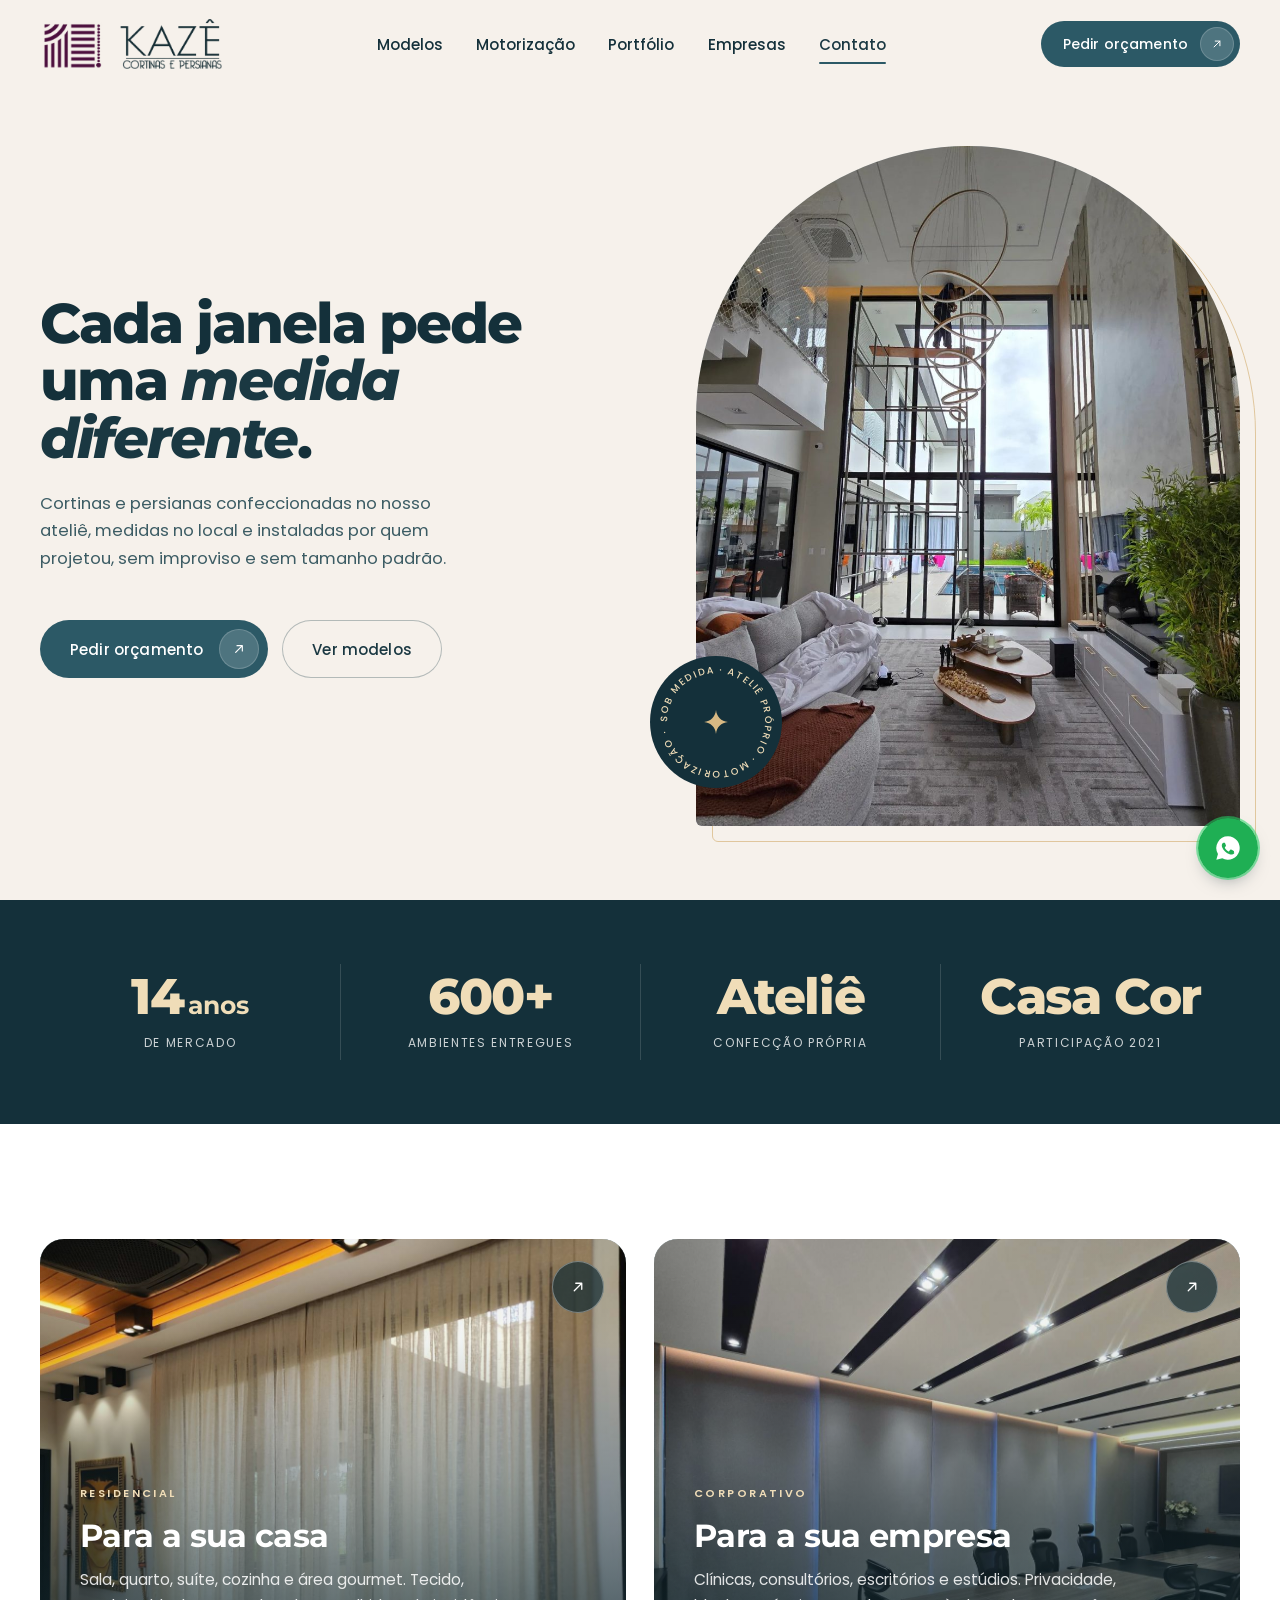
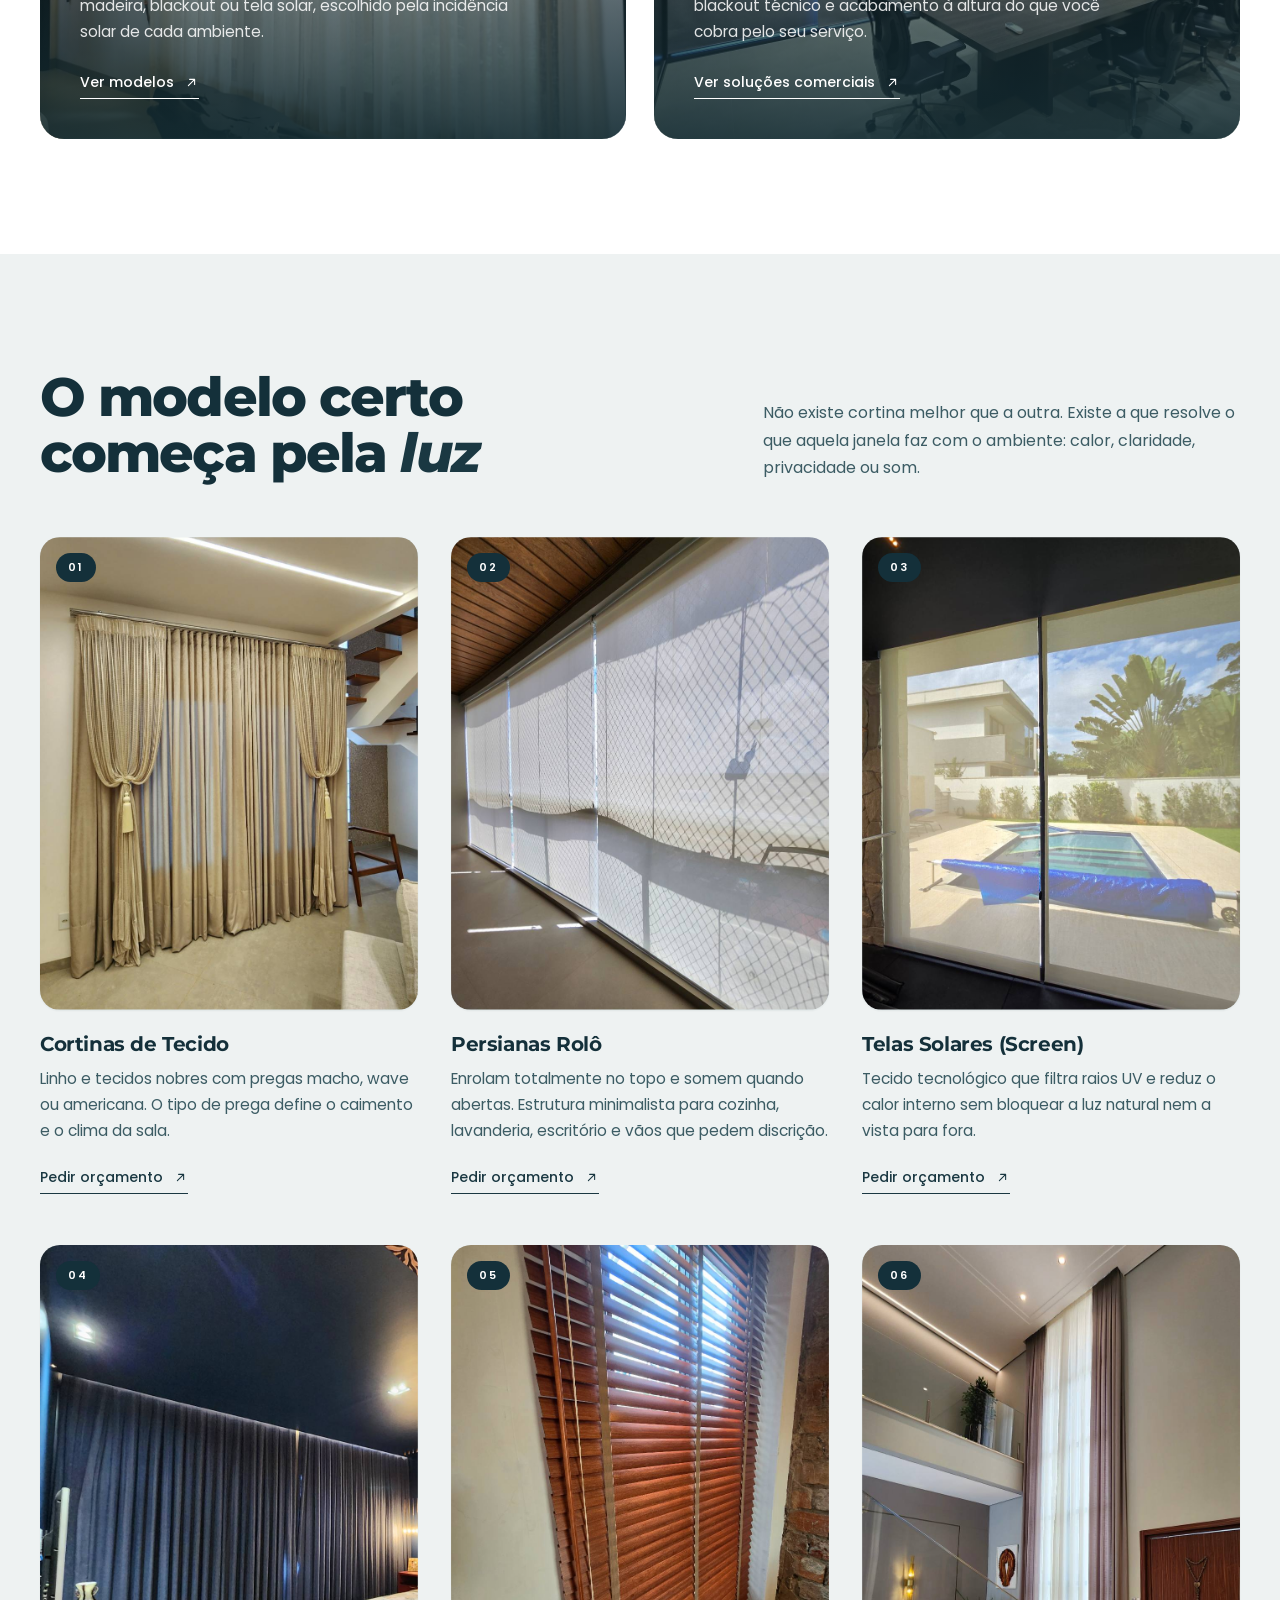
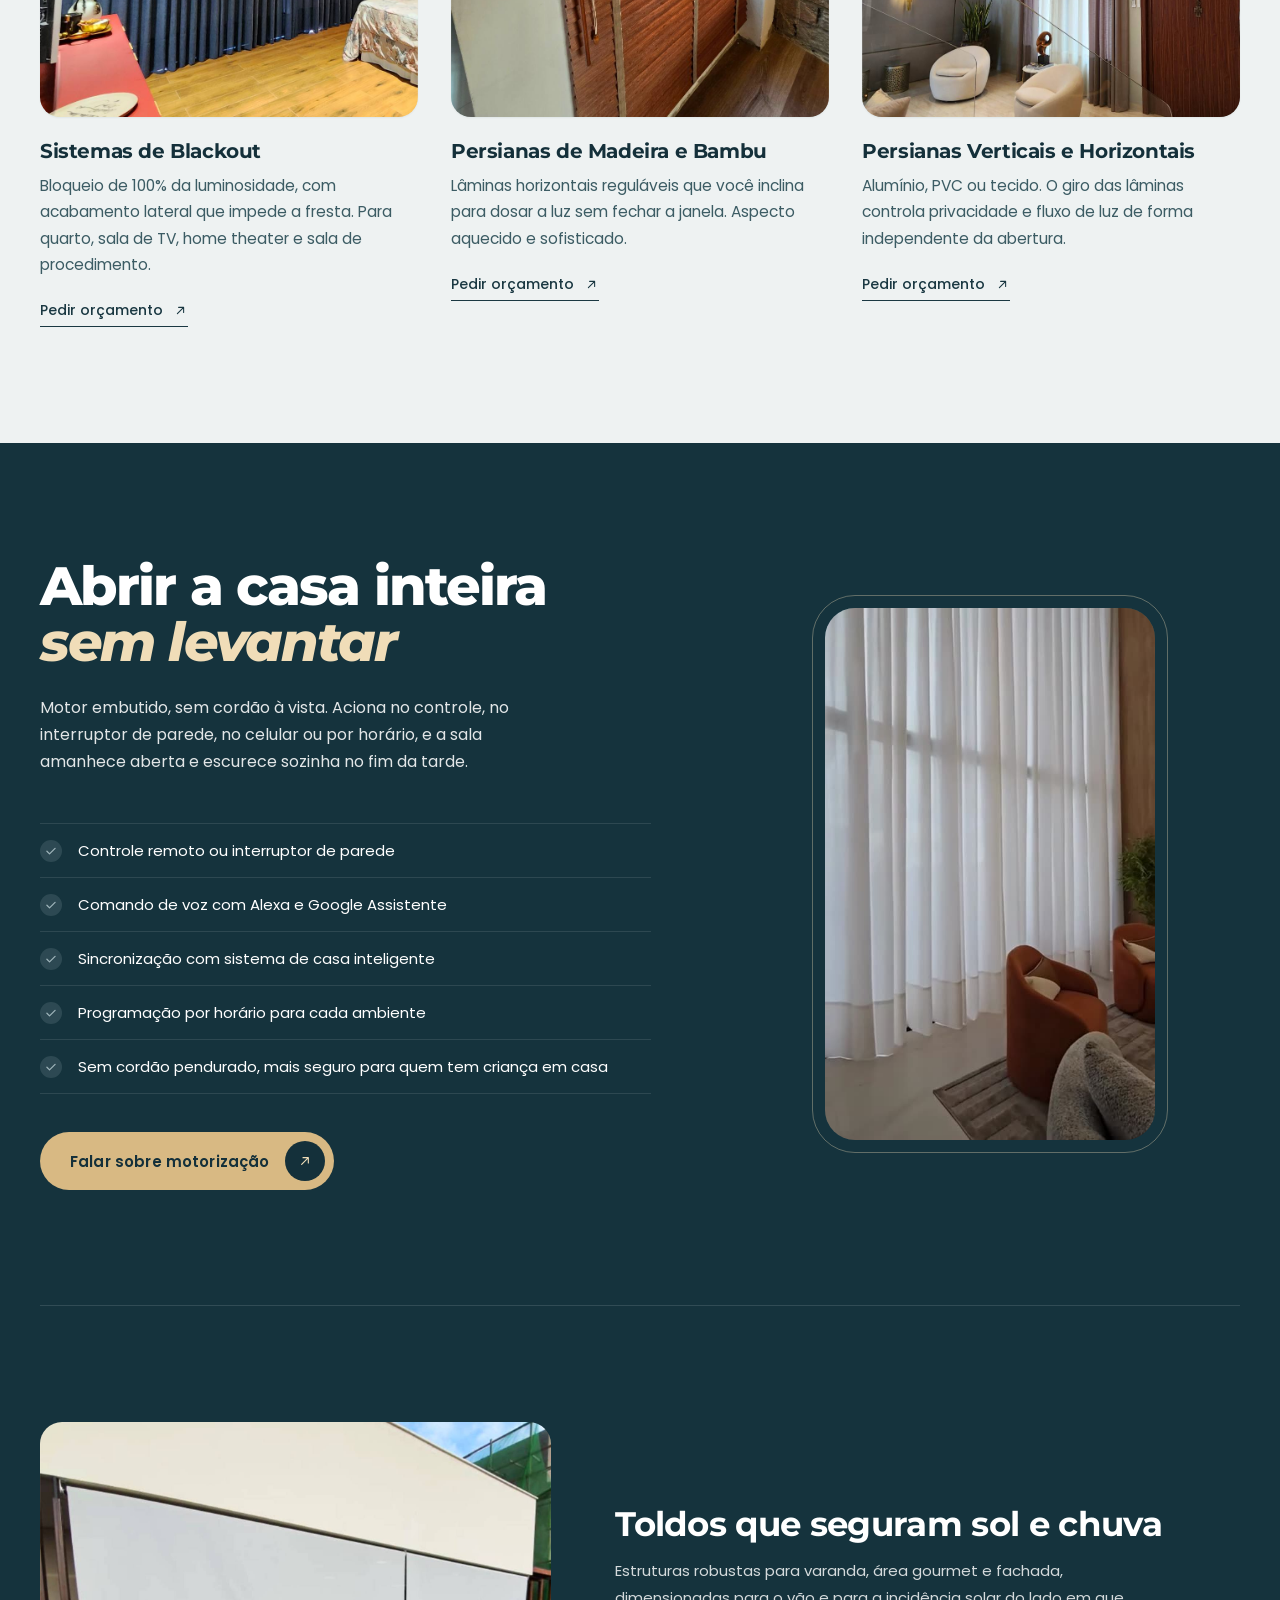
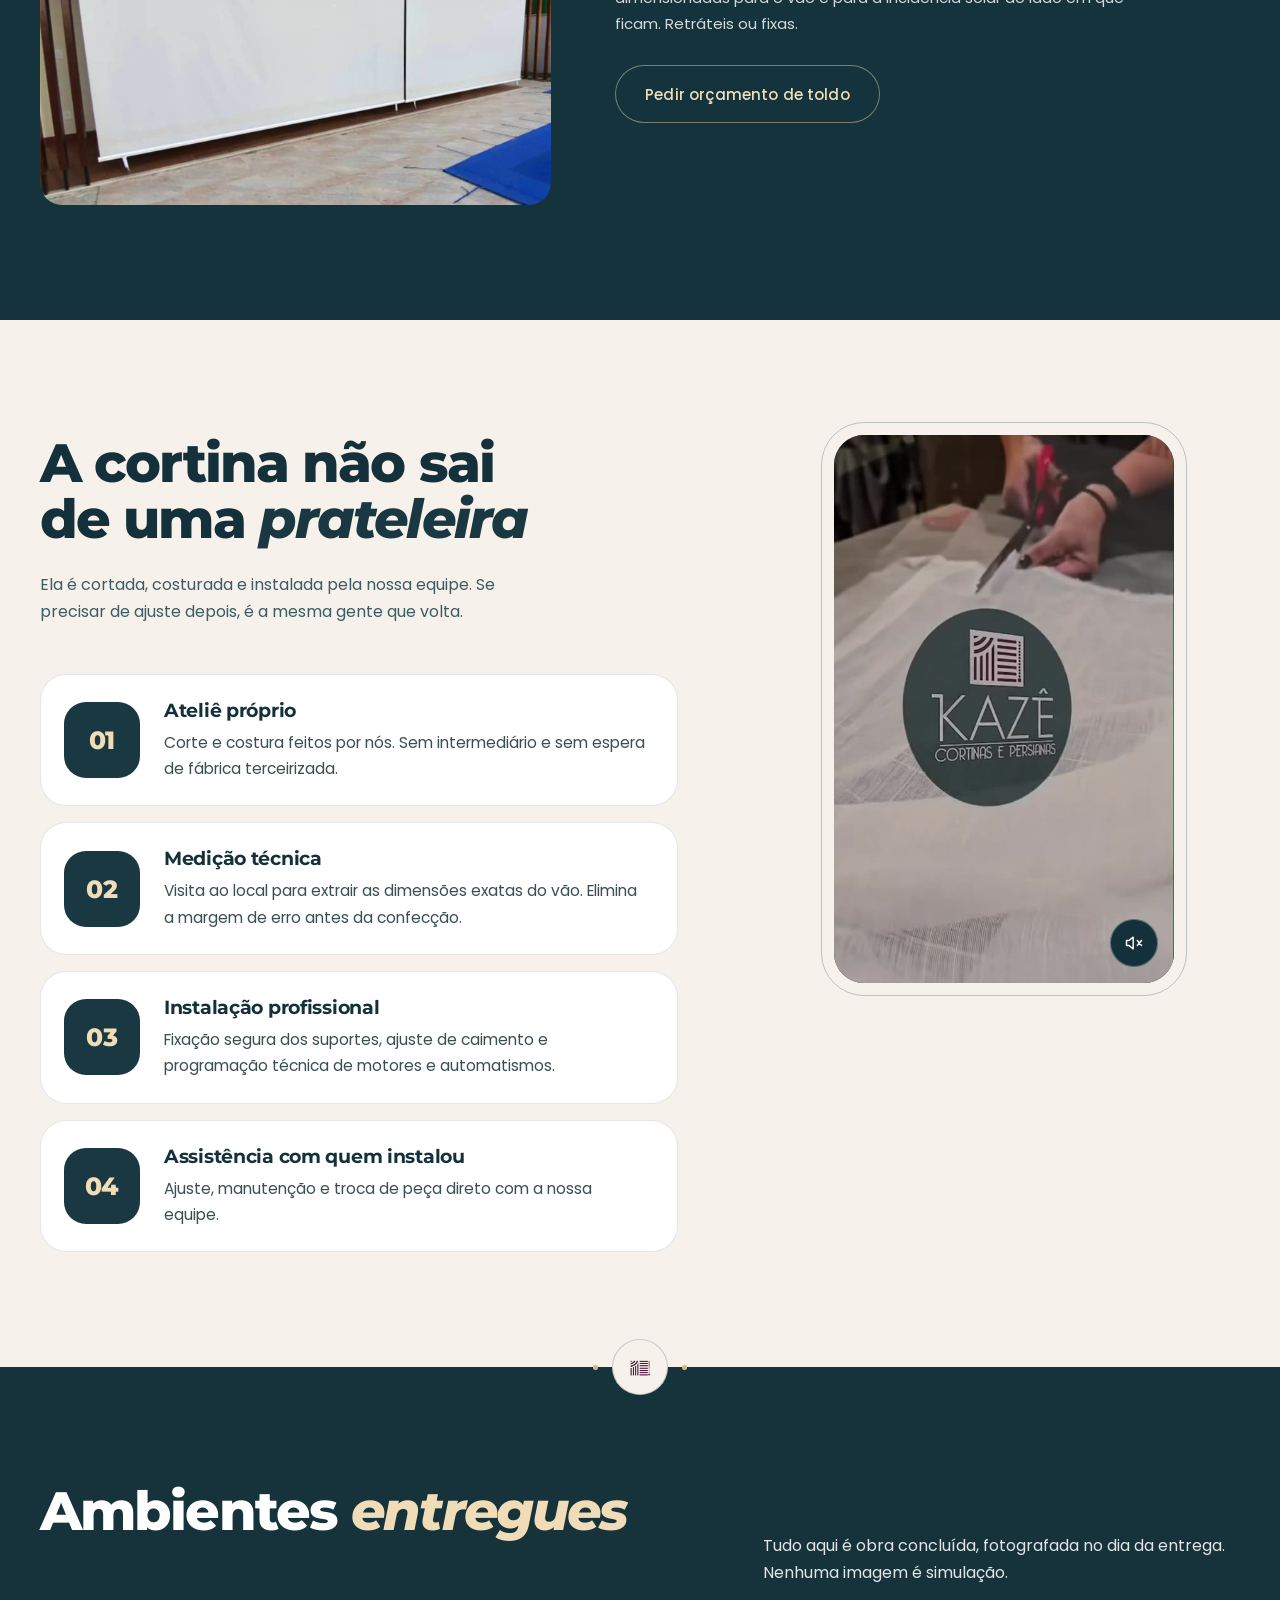
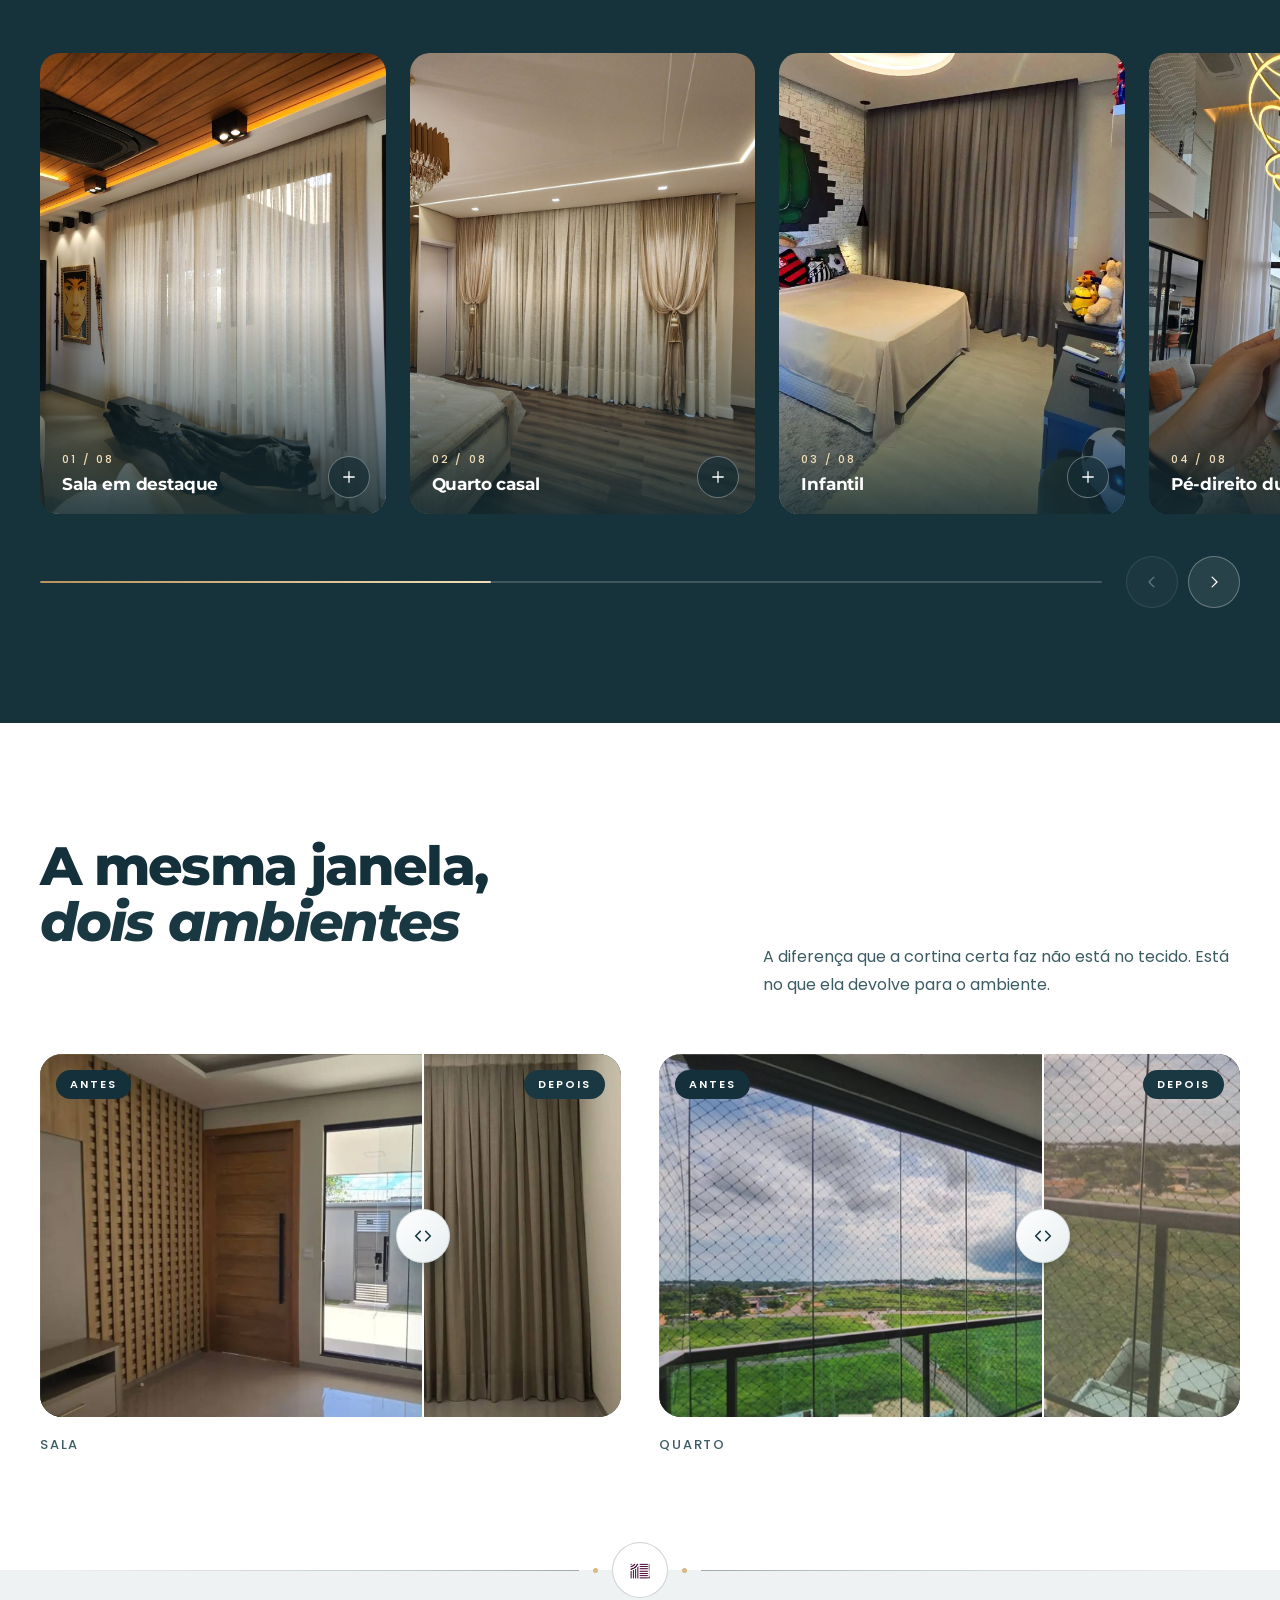
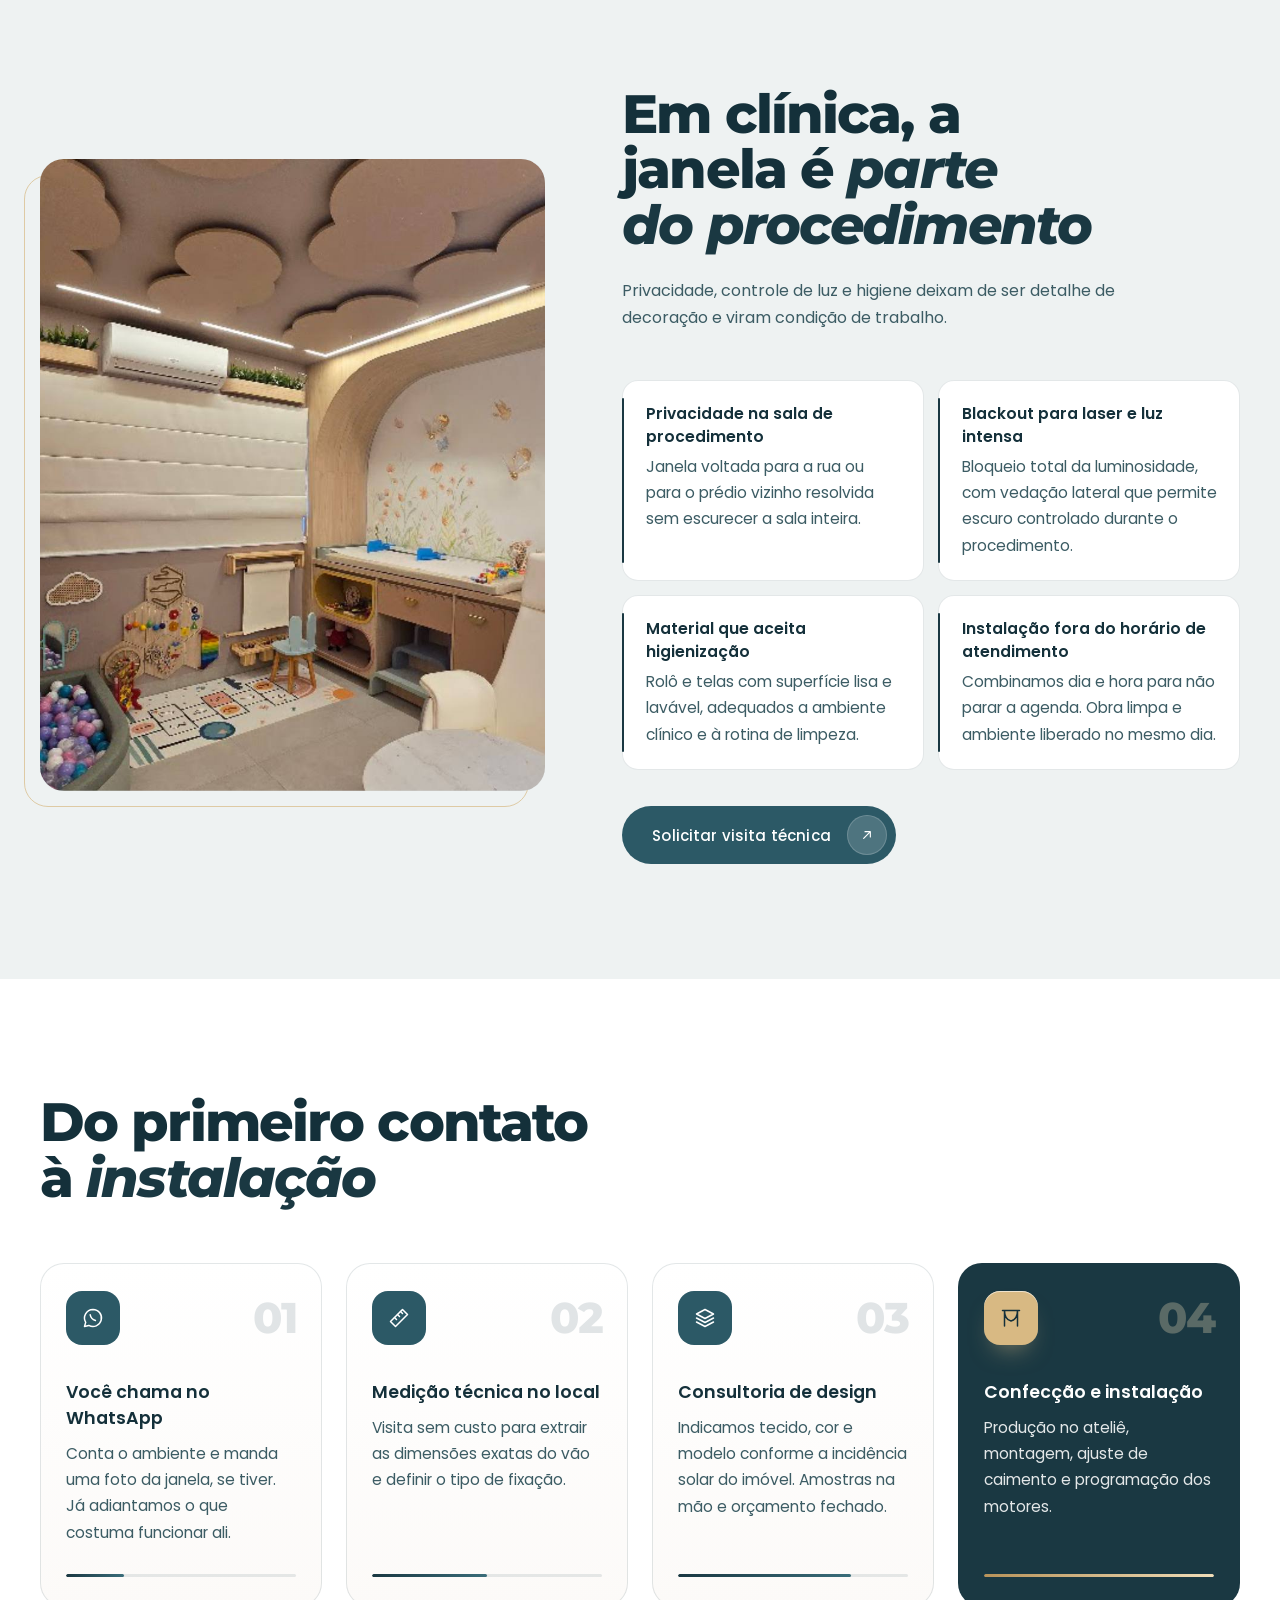
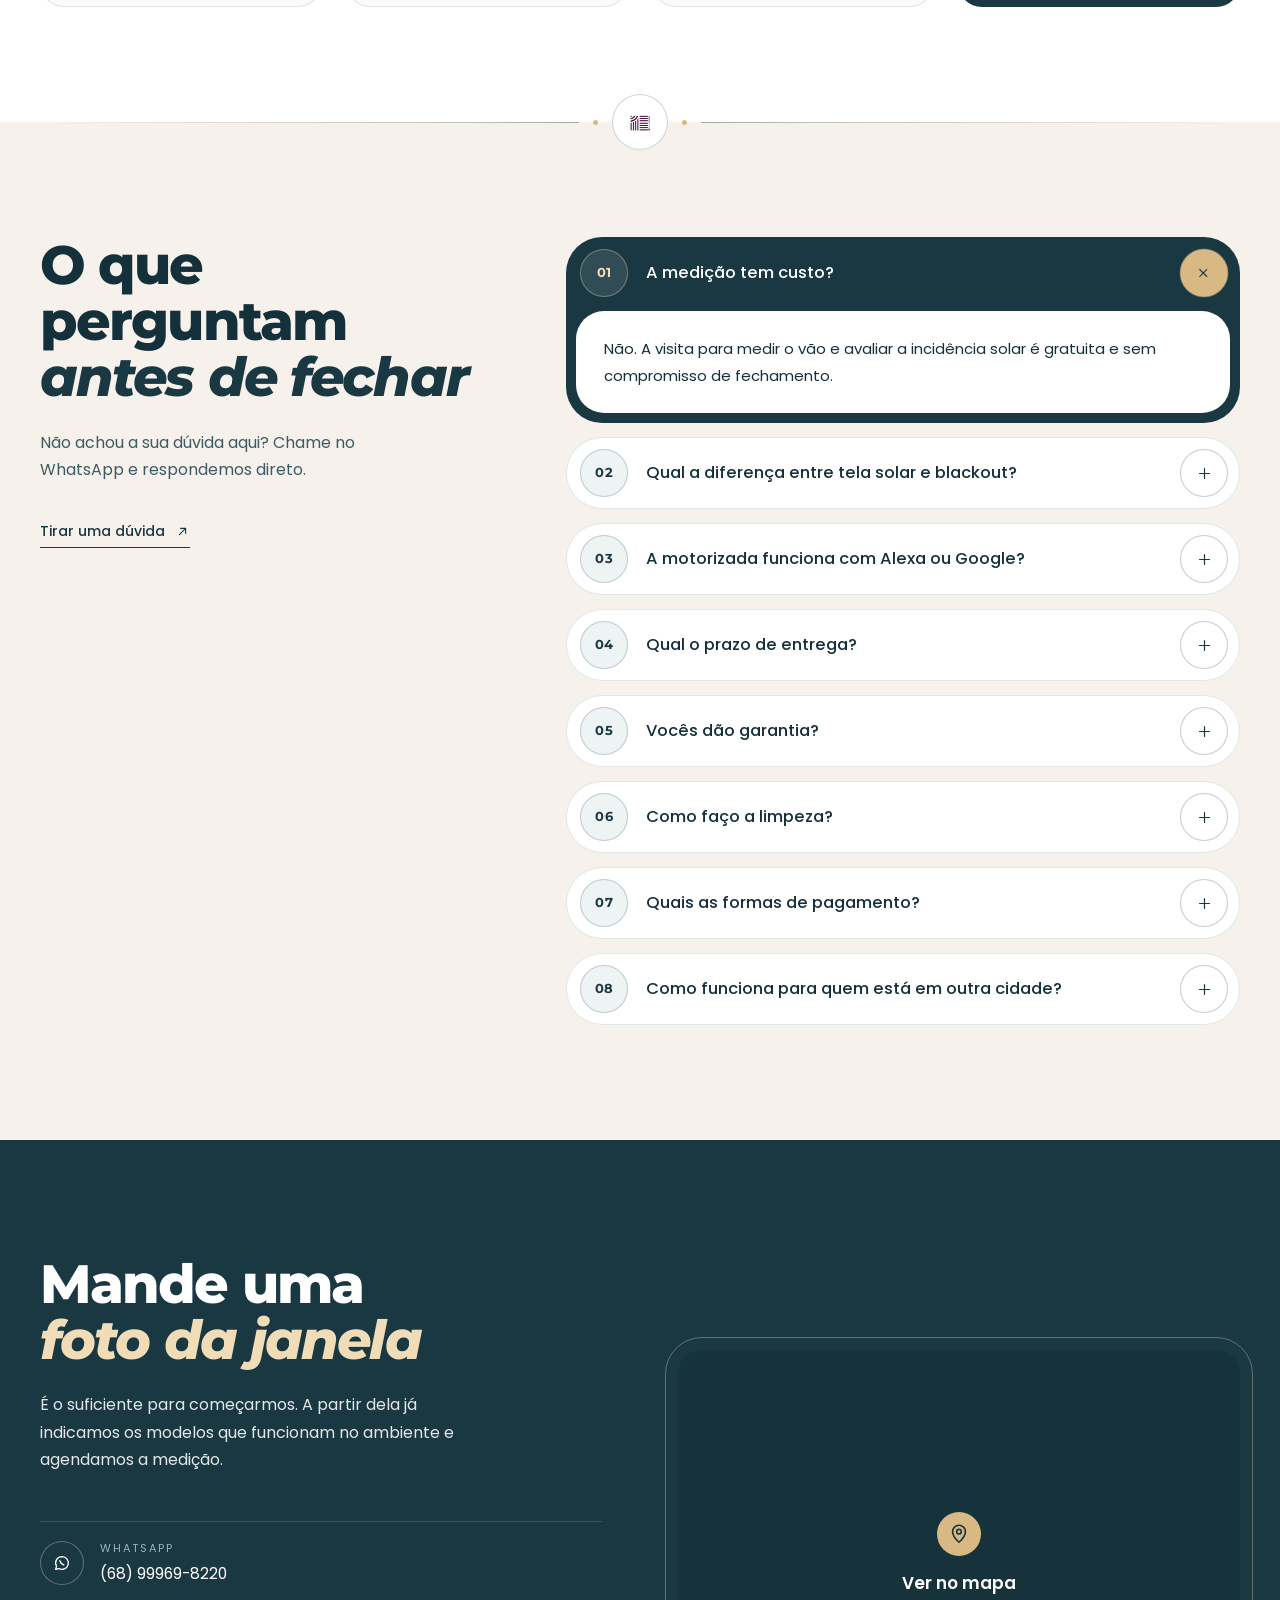
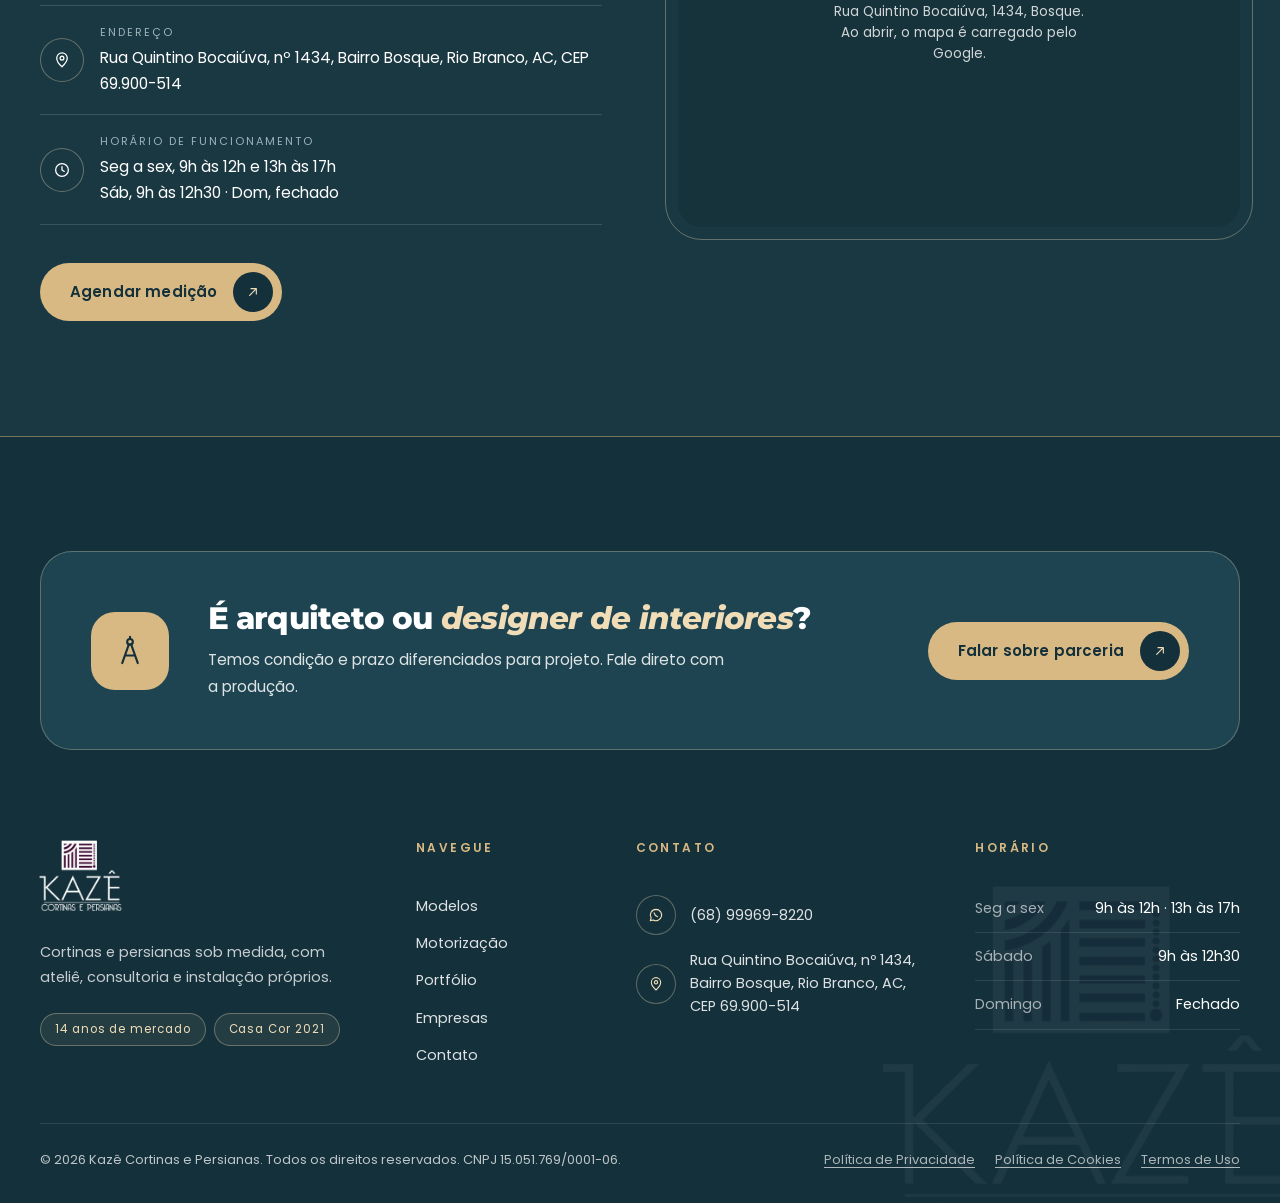
==== commit dc132950: "Ativa GTM-P58QJP9H e remove o aviso de cookies GTM direto no head (com noscript) em site, bio e pági" ====
--- a/index.html
+++ b/index.html
@@ -26,11 +26,13 @@
 <link href="https://fonts.googleapis.com/css2?family=Montserrat:ital,wght@0,700;0,800;1,700;1,800&family=Poppins:wght@400;500;600&display=swap" rel="stylesheet">
 <link rel="preload" as="image" href="uploads/a-hero.jpg" fetchpriority="high">
 <script>document.documentElement.classList.add('js')</script>
-<script>
-/* Rastreamento (padrão 2!H): preencher o ID do GTM quando o Douglas enviar.
-   Ele só carrega depois que a pessoa aceita os cookies (LGPD). */
-window.KAZE_GTM = '';
-</script>
+<!-- Google Tag Manager -->
+<script>(function(w,d,s,l,i){w[l]=w[l]||[];w[l].push({'gtm.start':
+new Date().getTime(),event:'gtm.js'});var f=d.getElementsByTagName(s)[0],
+j=d.createElement(s),dl=l!='dataLayer'?'&l='+l:'';j.async=true;j.src=
+'https://www.googletagmanager.com/gtm.js?id='+i+dl;f.parentNode.insertBefore(j,f);
+})(window,document,'script','dataLayer','GTM-P58QJP9H');</script>
+<!-- End Google Tag Manager -->
 <link rel="stylesheet" href="/css/kaze-comum.css">
 <script src="/js/kaze-comum.js" defer></script>
 <script type="application/ld+json">
@@ -895,6 +897,10 @@
 </style>
 </head>
 <body>
+<!-- Google Tag Manager (noscript) -->
+<noscript><iframe src="https://www.googletagmanager.com/ns.html?id=GTM-P58QJP9H"
+height="0" width="0" style="display:none;visibility:hidden"></iframe></noscript>
+<!-- End Google Tag Manager (noscript) -->
 
 <svg width="0" height="0" style="position:absolute" aria-hidden="true">
   <symbol id="i-arrow" viewBox="0 0 24 24"><path d="M7 17 17 7M9 7h8v8"/></symbol>
@@ -1363,7 +1369,6 @@
         <li><a href="/politica-de-privacidade/">Política de Privacidade</a></li>
         <li><a href="/politica-de-cookies/">Política de Cookies</a></li>
         <li><a href="/termos-de-uso/">Termos de Uso</a></li>
-        <li><button type="button" data-cookies>Preferências de cookies</button></li>
       </ul>
     </div>
     </div>
--- a/css/kaze-comum.css
+++ b/css/kaze-comum.css
@@ -1,23 +1,7 @@
-/* Kazê: aviso de cookies e rodapé legal, comuns a todas as páginas */
-.ck{position:fixed;z-index:1500;left:20px;bottom:20px;width:min(420px,calc(100% - 40px));padding:22px 22px 20px;border-radius:16px;background:#fff;color:#14303A;font-family:'Poppins',sans-serif;box-shadow:0 0 0 1px rgba(26,56,66,.14),0 16px 34px -20px rgba(15,35,41,.45);opacity:0;transform:translateY(16px);transition:opacity .5s cubic-bezier(.22,1,.36,1),transform .7s cubic-bezier(.22,1,.36,1)}
-.ck.is-on{opacity:1;transform:none}
-.ck__t{margin:0 0 8px;font-family:'Montserrat',sans-serif;font-weight:800;font-size:17px;letter-spacing:-.02em}
-.ck__p{margin:0 0 18px;font-size:14px;line-height:1.6;color:#3C5C64}
-.ck__p a{color:#2C5966;text-decoration:underline;text-underline-offset:2px}
-.ck__b{display:flex;gap:10px;flex-wrap:wrap}
-.ck__b button{flex:1 1 auto;min-height:46px;padding:0 20px;border:0;border-radius:999px;font-family:'Poppins',sans-serif;font-size:14px;font-weight:600;cursor:pointer;transition:background .5s cubic-bezier(.22,1,.36,1),color .5s,box-shadow .5s}
-.ck__ok{background:#2C5966;color:#fff}
-.ck__ok:hover{background:#1A3842}
-.ck__no{background:transparent;color:#1A3842;box-shadow:inset 0 0 0 1px rgba(26,56,66,.35)}
-.ck__no:hover{box-shadow:inset 0 0 0 1px #1A3842;background:#EEF2F2}
-.ck button:focus-visible{outline:2px solid #2C5966;outline-offset:3px}
-@media (max-width:640px){.ck{left:12px;right:12px;bottom:12px;width:auto}}
-
-/* rodapé legal */
+/* Kazê: rodapé legal, comum a todas as páginas */
 .legal{display:flex;flex-wrap:wrap;align-items:center;justify-content:space-between;gap:12px 24px;font-size:13px;line-height:1.6}
 .legal__c{margin:0}
 .legal__links{display:flex;flex-wrap:wrap;gap:6px 20px;margin:0;padding:0;list-style:none}
 .legal__links a,.legal__links button{padding:2px 0;border:0;background:none;font:inherit;color:inherit;text-decoration:underline;text-decoration-color:currentColor;text-underline-offset:3px;text-decoration-thickness:1px;cursor:pointer;opacity:.9;transition:opacity .4s}
 .legal__links a:hover,.legal__links button:hover{opacity:1}
 @media (max-width:640px){.legal{flex-direction:column;align-items:flex-start}}
-@media (prefers-reduced-motion:reduce){.ck{transition:none}}
